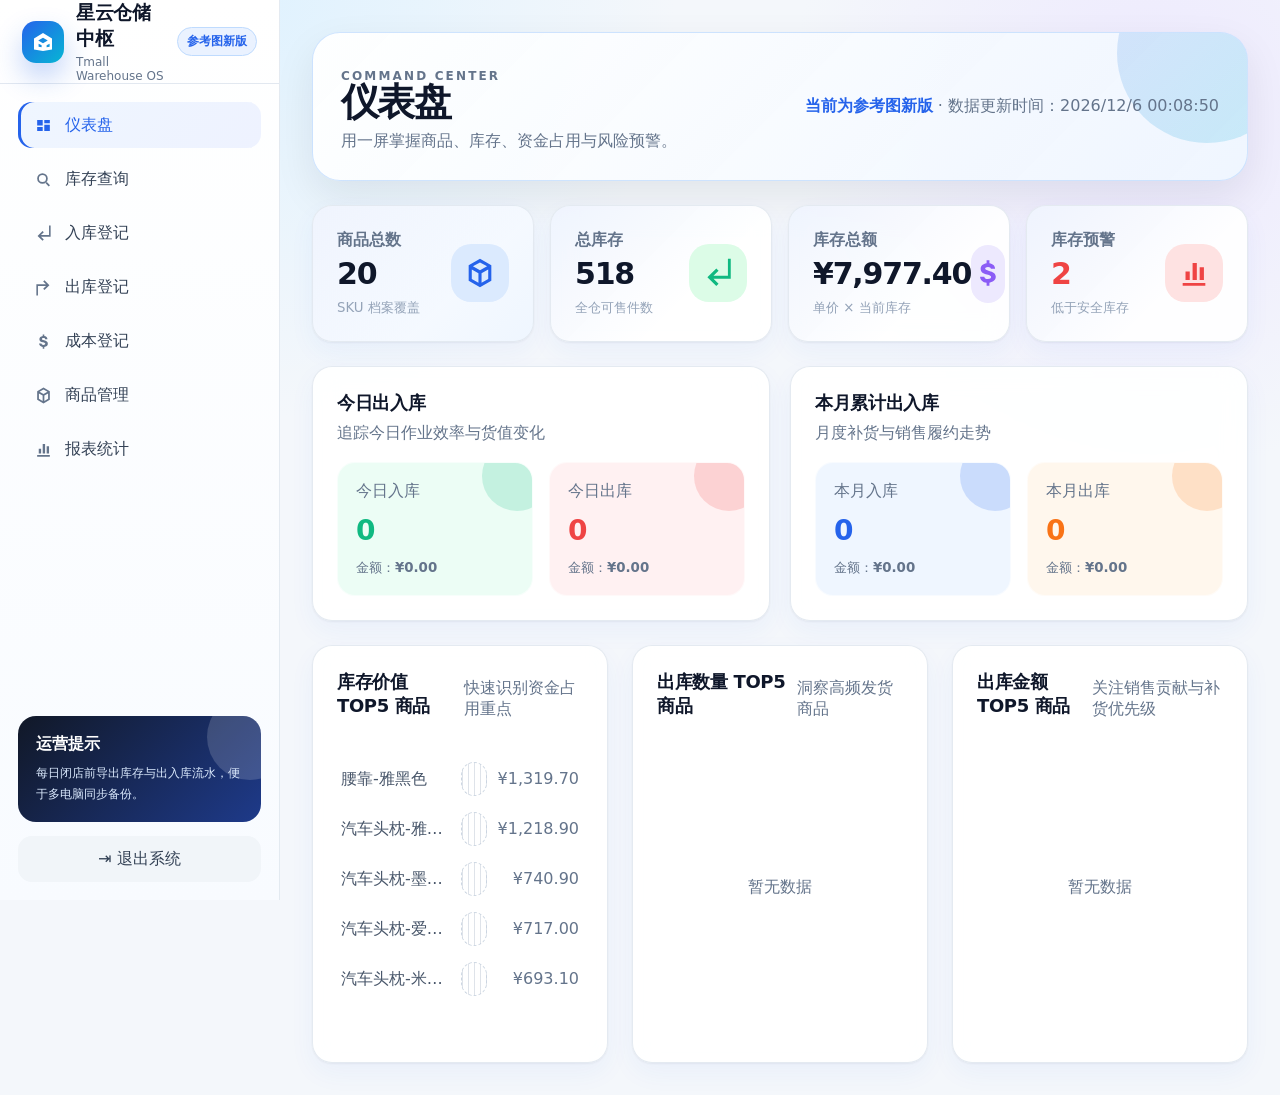
==== index.html @ 60dd74b3 "Remove binary zip to avoid GitHub conflict errors" ====
<!doctype html>
<html lang="zh-CN">
  <head>
    <meta charset="UTF-8" />
    <meta name="viewport" content="width=device-width, initial-scale=1.0" />
    <title>星云仓储中枢 - 参考图新版</title>
    <link rel="stylesheet" href="styles.css?v=reference-v4" />
  </head>
  <body data-app-version="reference-v4">
    <svg aria-hidden="true" class="icon-sprite">
      <symbol id="icon-logo" viewBox="0 0 24 24"><path d="M3 8.6 12 3l9 5.6v10.8L12 21l-9-1.6V8.6Zm4.2 1.9 4.8 2.7 4.8-2.7L12 7.7l-4.8 2.8Zm.4 3.2v3.1l3 0.5v-2.1l-3-1.5Zm8 1.5v2.1l3-.5v-3.1l-3 1.5Z"/></symbol>
      <symbol id="icon-dashboard" viewBox="0 0 24 24"><path d="M4 5h7v7H4V5Zm9 0h7v4h-7V5ZM4 14h7v5H4v-5Zm9-3h7v8h-7v-8Z"/></symbol>
      <symbol id="icon-search" viewBox="0 0 24 24"><path d="M10.7 4a6.7 6.7 0 1 1 0 13.4A6.7 6.7 0 0 1 10.7 4Zm0 2.2a4.5 4.5 0 1 0 0 9 4.5 4.5 0 0 0 0-9Zm5.5 9 4 4-1.6 1.6-4-4 1.6-1.6Z"/></symbol>
      <symbol id="icon-in" viewBox="0 0 24 24"><path d="M19 5v12H8.8l3.6-3.6-1.6-1.6L4.5 18l6.3 6.2 1.6-1.6L8.8 19H21V5h-2Z" transform="translate(0 -3)"/></symbol>
      <symbol id="icon-out" viewBox="0 0 24 24"><path d="M5 19V7h10.2l-3.6 3.6 1.6 1.6L19.5 6 13.2-.2l-1.6 1.6L15.2 5H3v14h2Z" transform="translate(0 3)"/></symbol>
      <symbol id="icon-cost" viewBox="0 0 24 24"><path d="M13 3v2.1c2.3.4 4 1.7 4 3.9h-3c0-.8-.7-1.3-2-1.3-1.2 0-2 .5-2 1.2 0 .8.8 1.1 2.8 1.6 2.8.7 4.7 1.7 4.7 4.2 0 2.2-1.7 3.7-4.5 4.1V21h-2v-2.1c-2.7-.4-4.5-1.9-4.6-4.3h3c.1 1.1 1 1.7 2.5 1.7 1.5 0 2.3-.6 2.3-1.4 0-.8-.7-1.2-2.9-1.8-2.5-.6-4.5-1.5-4.5-4.1 0-2.1 1.7-3.5 4.2-3.9V3h2Z"/></symbol>
      <symbol id="icon-box" viewBox="0 0 24 24"><path d="m12 2 8 4.5v11L12 22l-8-4.5v-11L12 2Zm0 2.5L7 7.3l5 2.8 5-2.8-5-2.8Zm-5.8 5v6.7l4.7 2.6v-6.7L6.2 9.5Zm11.6 0-4.7 2.6v6.7l4.7-2.6V9.5Z"/></symbol>
      <symbol id="icon-report" viewBox="0 0 24 24"><path d="M4 19h16v2H4v-2Zm2-8h3v6H6v-6Zm5-6h3v12h-3V5Zm5 3h3v9h-3V8Z"/></symbol>
      <symbol id="icon-export" viewBox="0 0 24 24"><path d="M11 4h2v8l3-3 1.4 1.4L12 15.8l-5.4-5.4L8 9l3 3V4ZM5 18h14v2H5v-2Z"/></symbol>
      <symbol id="icon-plus" viewBox="0 0 24 24"><path d="M11 5h2v6h6v2h-6v6h-2v-6H5v-2h6V5Z"/></symbol>
    </svg>
    <div class="app-shell">
      <aside class="sidebar" aria-label="仓库管理导航">
        <div class="brand">
          <span class="brand-icon" aria-hidden="true"><svg><use href="#icon-logo"></use></svg></span>
          <div class="brand-copy"><strong>星云仓储中枢</strong><small>Tmall Warehouse OS</small></div>
          <span class="version-pill">参考图新版</span>
        </div>
        <nav class="nav-list">
          <button class="nav-item active" data-view="dashboard" type="button"><svg><use href="#icon-dashboard"></use></svg><span>仪表盘</span></button>
          <button class="nav-item" data-view="inventory" type="button"><svg><use href="#icon-search"></use></svg><span>库存查询</span></button>
          <button class="nav-item" data-view="stockIn" type="button"><svg><use href="#icon-in"></use></svg><span>入库登记</span></button>
          <button class="nav-item" data-view="stockOut" type="button"><svg><use href="#icon-out"></use></svg><span>出库登记</span></button>
          <button class="nav-item" data-view="costs" type="button"><svg><use href="#icon-cost"></use></svg><span>成本登记</span></button>
          <button class="nav-item" data-view="products" type="button"><svg><use href="#icon-box"></use></svg><span>商品管理</span></button>
          <button class="nav-item" data-view="reports" type="button"><svg><use href="#icon-report"></use></svg><span>报表统计</span></button>
        </nav>
        <div class="sidebar-card"><b>运营提示</b><span>每日闭店前导出库存与出入库流水，便于多电脑同步备份。</span></div>
        <button class="logout" type="button">⇥ 退出系统</button>
      </aside>

      <main class="workspace">
        <section class="view active" id="view-dashboard">
          <div class="page-head hero-head"><div><p class="kicker">Command Center</p><h1>仪表盘</h1><p>用一屏掌握商品、库存、资金占用与风险预警。</p></div><span class="updated"><b class="version-text">当前为参考图新版</b> · 数据更新时间：<span id="updatedAt"></span></span></div>
          <div class="metric-grid four">
            <article class="metric-card featured"><div><span>商品总数</span><strong id="dashProductCount">0</strong><small>SKU 档案覆盖</small></div><i class="icon blue"><svg><use href="#icon-box"></use></svg></i></article>
            <article class="metric-card"><div><span>总库存</span><strong id="dashStockTotal">0</strong><small>全仓可售件数</small></div><i class="icon green"><svg><use href="#icon-in"></use></svg></i></article>
            <article class="metric-card"><div><span>库存总额</span><strong id="dashInventoryValue">¥0.00</strong><small>单价 × 当前库存</small></div><i class="icon purple"><svg><use href="#icon-cost"></use></svg></i></article>
            <article class="metric-card"><div><span>库存预警</span><strong class="danger-text" id="dashWarningCount">0</strong><small>低于安全库存</small></div><i class="icon red"><svg><use href="#icon-report"></use></svg></i></article>
          </div>
          <div class="summary-row">
            <article class="panel half"><div class="panel-title"><div><h2>今日出入库</h2><p>追踪今日作业效率与货值变化</p></div></div><div class="soft-grid"><div class="soft-card in"><span>今日入库</span><strong id="todayInQty">0</strong><small>金额：<b id="todayInAmount">¥0.00</b></small></div><div class="soft-card out"><span>今日出库</span><strong id="todayOutQty">0</strong><small>金额：<b id="todayOutAmount">¥0.00</b></small></div></div></article>
            <article class="panel half"><div class="panel-title"><div><h2>本月累计出入库</h2><p>月度补货与销售履约走势</p></div></div><div class="soft-grid"><div class="soft-card month-in"><span>本月入库</span><strong id="monthInQty">0</strong><small>金额：<b id="monthInAmount">¥0.00</b></small></div><div class="soft-card month-out"><span>本月出库</span><strong id="monthOutQty">0</strong><small>金额：<b id="monthOutAmount">¥0.00</b></small></div></div></article>
          </div>
          <div class="chart-grid">
            <article class="panel"><div class="panel-title"><h2>库存价值 TOP5 商品</h2><p>快速识别资金占用重点</p></div><div id="valueTopChart" class="bar-chart"></div></article>
            <article class="panel"><div class="panel-title"><h2>出库数量 TOP5 商品</h2><p>洞察高频发货商品</p></div><div id="outQtyTopChart" class="empty-chart">暂无数据</div></article>
            <article class="panel"><div class="panel-title"><h2>出库金额 TOP5 商品</h2><p>关注销售贡献与补货优先级</p></div><div id="outAmountTopChart" class="empty-chart">暂无数据</div></article>
          </div>
        </section>

        <section class="view" id="view-inventory">
          <div class="page-head"><div><p class="kicker">Inventory Radar</p><h1>库存查询</h1><p>搜索、筛选并识别低库存风险。</p></div><button class="btn light" id="exportInventoryBtn" type="button"><svg><use href="#icon-export"></use></svg> 导出Excel</button></div>
          <div class="metric-grid four compact"><article class="mini-metric"><i class="bubble blue"><svg><use href="#icon-box"></use></svg></i><div><span>商品总数</span><strong id="invProductCount">0</strong></div></article><article class="mini-metric"><i class="bubble green"><svg><use href="#icon-in"></use></svg></i><div><span>总库存量</span><strong id="invStockTotal">0</strong></div></article><article class="mini-metric"><i class="bubble blue"><svg><use href="#icon-cost"></use></svg></i><div><span>在库金额</span><strong id="invAmount">¥0.00</strong></div></article><article class="mini-metric"><i class="bubble red"><svg><use href="#icon-report"></use></svg></i><div><span>库存不足</span><strong id="invWarningCount">0</strong></div></article></div>
          <div class="warning-box" id="warningBox"><strong>智能库存预警</strong><p>以下商品低于安全库存，请优先安排补货或调整销售节奏。</p><div id="warningTags"></div></div>
          <div class="filter-card"><input id="inventorySearch" type="search" placeholder="搜索商品名称、编码或分类..." /><div class="tabs"><button class="tab active" data-filter="all" type="button">全部 (<span id="tabAll">0</span>)</button><button class="tab" data-filter="normal" type="button">库存正常 (<span id="tabNormal">0</span>)</button><button class="tab" data-filter="low" type="button">库存不足 (<span id="tabLow">0</span>)</button></div></div>
          <div class="table-card"><table><thead><tr><th>商品名称</th><th>分类</th><th>单位</th><th>单价</th><th>当前库存</th><th>库存金额</th><th>库存状态</th><th>操作</th></tr></thead><tbody id="inventoryBody"></tbody></table></div>
        </section>

        <section class="view" id="view-stockIn"><div class="page-head"><div><p class="kicker">Inbound Flow</p><h1>入库登记</h1><p>记录采购补货、批次、供应商与入库金额。</p></div><div class="actions"><button class="btn light" id="importStockInBtn" type="button">↥ 批量导入</button><button class="btn light" id="exportStockInBtn" type="button"><svg><use href="#icon-export"></use></svg> 导出 Excel</button><button class="btn primary" id="addStockInBtn" type="button"><svg><use href="#icon-plus"></use></svg> 添加入库</button></div></div><div class="metric-grid three"><article class="metric-card small"><span>入库记录数</span><strong id="inRecordCount">0</strong><small>已归档批次</small></article><article class="metric-card small"><span>总入库数量</span><strong class="blue-text" id="inQtyTotal">0</strong><small>累计补货件数</small></article><article class="metric-card small"><span>总金额</span><strong class="green-text" id="inAmountTotal">¥0.00</strong><small>补货货值</small></article></div><div class="filter-card"><input id="stockInSearch" type="search" placeholder="搜索批次号或商品名称..." /><div class="date-row"><span>▣</span><input id="stockInStart" type="date" /><span>至</span><input id="stockInEnd" type="date" /></div></div><div class="table-card"><table><thead><tr><th><input type="checkbox" /></th><th>批次号</th><th>商品</th><th>供应商</th><th>数量</th><th>单价</th><th>总金额</th><th>入库日期</th><th>操作员</th><th>操作</th></tr></thead><tbody id="stockInBody"></tbody></table></div></section>

        <section class="view" id="view-stockOut"><div class="page-head"><div><p class="kicker">Outbound Flow</p><h1>出库登记</h1><p>记录销售发货、用途与库存扣减过程。</p></div><div class="actions"><button class="btn light" id="importStockOutBtn" type="button">↥ 批量导入</button><button class="btn light" id="exportStockOutBtn" type="button"><svg><use href="#icon-export"></use></svg> 导出Excel</button><button class="btn primary" id="addStockOutBtn" type="button"><svg><use href="#icon-plus"></use></svg> 添加出库</button></div></div><div class="metric-grid two"><article class="metric-card small"><span>出库记录数</span><strong id="outRecordCount">0</strong><small>履约流水</small></article><article class="metric-card small"><span>总出库数量</span><strong class="red-text" id="outQtyTotal">0</strong><small>累计扣减件数</small></article></div><div class="filter-card"><input id="stockOutSearch" type="search" placeholder="搜索商品名称..." /><div class="date-row"><span>▣</span><input id="stockOutStart" type="date" /><span>至</span><input id="stockOutEnd" type="date" /></div></div><div class="table-card"><table><thead><tr><th><input type="checkbox" /></th><th>出库日期</th><th>商品</th><th>数量</th><th>用途</th><th>操作</th></tr></thead><tbody id="stockOutBody"></tbody></table></div></section>

        <section class="view" id="view-costs"><div class="page-head"><div><p class="kicker">Cost Ledger</p><h1>成本登记</h1><p>把采购、快递、代发和其他成本纳入统一台账。</p></div><div class="actions"><button class="btn light" id="exportCostsBtn" type="button"><svg><use href="#icon-export"></use></svg> 导出Excel</button><button class="btn primary" id="addCostBtn" type="button"><svg><use href="#icon-plus"></use></svg> 添加成本</button></div></div><div class="metric-grid four"><article class="metric-card small"><span>总成本</span><strong class="red-text" id="costTotal">¥0.00</strong><small>全部成本合计</small></article><article class="metric-card small"><span>采购成本</span><strong id="purchaseCost">¥0.00</strong><small>进货采购支出</small></article><article class="metric-card small"><span>快递成本</span><strong id="expressCost">¥0.00</strong><small>物流履约费用</small></article><article class="metric-card small"><span>代发成本</span><strong id="agencyCost">¥0.00</strong><small>供应链代发</small></article><article class="metric-card small"><span>其他成本</span><strong id="otherCost">¥0.00</strong><small>杂项费用</small></article></div><div class="filter-card"><select id="costTypeFilter"><option value="all">全部成本类型</option><option value="采购成本">采购成本</option><option value="快递成本">快递成本</option><option value="代发成本">代发成本</option><option value="其他成本">其他成本</option></select></div><div class="table-card"><table><thead><tr><th><input type="checkbox" /></th><th>成本类型</th><th>金额</th><th>日期</th><th>操作员</th><th>说明</th><th>操作</th></tr></thead><tbody id="costBody"></tbody></table></div></section>

        <section class="view" id="view-products"><div class="page-head"><div><p class="kicker">Product Studio</p><h1>商品管理</h1><p>维护商品档案、分类、价格、安全库存和启用状态。</p></div><div class="actions"><button class="btn light" id="exportProductsBtn" type="button"><svg><use href="#icon-export"></use></svg> 导出Excel</button><button class="btn primary" id="addProductBtn" type="button"><svg><use href="#icon-plus"></use></svg> 添加商品</button></div></div><div class="filter-card"><input id="productSearch" type="search" placeholder="搜索商品名称、编码或分类..." /></div><div class="table-card"><table><thead><tr><th>商品名称</th><th>分类</th><th>单位</th><th>单价</th><th>当前库存</th><th>状态</th><th>操作</th></tr></thead><tbody id="productBody"></tbody></table></div></section>

        <section class="view" id="view-reports"><div class="page-head"><div><p class="kicker">Insight Reports</p><h1>报表统计</h1><p>把库存周转、出入库节奏和成本表现汇总成运营视图。</p></div><button class="btn light" id="exportReportsBtn" type="button"><svg><use href="#icon-export"></use></svg> 导出Excel</button></div><div class="metric-grid four"><article class="mini-metric"><i class="bubble green"><svg><use href="#icon-in"></use></svg></i><div><span>总入库量</span><strong id="reportInQty">0</strong></div></article><article class="mini-metric"><i class="bubble red"><svg><use href="#icon-out"></use></svg></i><div><span>总出库量</span><strong id="reportOutQty">0</strong></div></article><article class="mini-metric"><i class="bubble blue"><svg><use href="#icon-box"></use></svg></i><div><span>入库金额</span><strong id="reportInAmount">¥0.00</strong></div></article><article class="mini-metric"><i class="bubble yellow"><svg><use href="#icon-cost"></use></svg></i><div><span>总成本</span><strong id="reportCostTotal">¥0.00</strong></div></article></div><div class="report-tabs"><button class="tab active" type="button">出入库统计</button><button class="tab" type="button">成本分析</button><button class="tab" type="button">库存周转</button><div class="date-row right"><input id="reportStart" type="date" /><span>至</span><input id="reportEnd" type="date" /><button class="icon-btn" type="button">↻</button></div></div><article class="panel chart-panel"><div class="panel-title"><h2>每日出入库趋势</h2><p>用趋势线观察补货与发货节奏</p></div><canvas id="trendCanvas" width="1400" height="260"></canvas></article><article class="panel chart-panel"><div class="panel-title"><h2>商品出入库TOP10</h2><p>用于定位热销款与补货优先级</p></div><div id="reportTopChart" class="empty-frame"></div><div class="legend"><span class="green-dot"></span>入库量 <span class="red-dot"></span>出库量</div></article></section>
      </main>
    </div>

    <dialog id="productDialog"><form method="dialog" id="productForm" class="dialog-card"><h2 id="productDialogTitle">添加商品</h2><input type="hidden" name="id" /><label>商品名称<input name="name" required placeholder="例如：腰靠-米白色" /></label><label>分类<input name="category" required placeholder="例如：腰靠" /></label><label>单位<input name="unit" required value="个" /></label><label>单价<input name="price" required type="number" min="0" step="0.01" /></label><label>当前库存<input name="stock" required type="number" min="0" step="1" /></label><label>预警库存<input name="warning" required type="number" min="0" step="1" value="10" /></label><menu><button class="btn light" value="cancel" type="button" data-close>取消</button><button class="btn primary" value="default">保存</button></menu></form></dialog>
    <dialog id="movementDialog"><form method="dialog" id="movementForm" class="dialog-card"><h2 id="movementTitle">添加入库</h2><input type="hidden" name="type" /><label>商品<select name="productId" required></select></label><label id="batchLabel">批次号<input name="batch" placeholder="000" /></label><label id="supplierLabel">供应商<input name="supplier" placeholder="供应商名称" /></label><label>数量<input name="quantity" required type="number" min="1" step="1" /></label><label>日期<input name="date" required type="date" /></label><label>用途/备注<input name="purpose" placeholder="例如：日常销售/补货" /></label><menu><button class="btn light" value="cancel" type="button" data-close>取消</button><button class="btn primary" value="default">保存</button></menu></form></dialog>
    <dialog id="costDialog"><form method="dialog" id="costForm" class="dialog-card"><h2>添加成本</h2><label>成本类型<select name="type"><option>采购成本</option><option>快递成本</option><option>代发成本</option><option>其他成本</option></select></label><label>金额<input name="amount" required type="number" min="0" step="0.01" /></label><label>日期<input name="date" required type="date" /></label><label>说明<input name="note" placeholder="例如：汽车坐垫单片代发" /></label><menu><button class="btn light" value="cancel" type="button" data-close>取消</button><button class="btn primary" value="default">保存</button></menu></form></dialog>

    <input id="csvFileInput" type="file" accept=".csv,text/csv" hidden />
    <script src="app.js?v=reference-v4"></script>
  </body>
</html>
---- styles.css ----
:root {
  color-scheme: light;
  --bg: #f4f7fb;
  --panel: rgba(255, 255, 255, 0.92);
  --text: #0f172a;
  --muted: #64748b;
  --line: #e2e8f0;
  --blue: #2563eb;
  --cyan: #06b6d4;
  --green: #10b981;
  --red: #ef4444;
  --orange: #f97316;
  --purple: #8b5cf6;
  --ink: #111827;
  --shadow: 0 16px 40px rgba(15, 23, 42, 0.08);
  --soft-shadow: 0 1px 2px rgba(15, 23, 42, 0.05), 0 10px 26px rgba(37, 99, 235, 0.05);
  font-family: Inter, "PingFang SC", "Microsoft YaHei", system-ui, sans-serif;
}

* { box-sizing: border-box; }
body { margin: 0; background: radial-gradient(circle at 20% 0%, #e0f2fe 0, transparent 28%), radial-gradient(circle at 90% 10%, #ede9fe 0, transparent 24%), var(--bg); color: var(--text); }
button, input, select { font: inherit; }
button { cursor: pointer; }
svg { fill: currentColor; height: 1em; width: 1em; }
.icon-sprite { height: 0; position: absolute; width: 0; }

.app-shell { display: grid; grid-template-columns: 280px 1fr; min-height: 100vh; }
.sidebar { background: linear-gradient(180deg, #ffffff 0%, #f8fbff 100%); border-right: 1px solid rgba(226, 232, 240, 0.9); display: flex; flex-direction: column; height: 100vh; left: 0; padding: 0 18px 18px; position: sticky; top: 0; }
.brand { align-items: center; border-bottom: 1px solid var(--line); display: grid; gap: 12px; grid-template-columns: 42px 1fr auto; min-height: 82px; margin: 0 -18px 18px; padding: 0 22px; }
.brand-icon { align-items: center; background: linear-gradient(135deg, var(--blue), var(--cyan)); border-radius: 14px; box-shadow: 0 14px 28px rgba(37, 99, 235, 0.28); color: white; display: inline-flex; font-size: 24px; height: 42px; justify-content: center; width: 42px; }
.brand-copy strong { display: block; font-size: 19px; letter-spacing: -0.02em; }
.brand-copy small { color: var(--muted); display: block; font-size: 12px; margin-top: 3px; }
.version-pill { background: #eaf2ff; border: 1px solid #bfdbfe; border-radius: 999px; color: var(--blue); font-size: 12px; font-weight: 800; padding: 5px 9px; white-space: nowrap; }
.version-text { color: var(--blue); }
.nav-list { display: grid; gap: 8px; }
.nav-item, .logout { align-items: center; background: transparent; border: 0; border-radius: 14px; color: #334155; display: flex; gap: 12px; min-height: 46px; padding: 0 16px; text-align: left; transition: 0.2s ease; }
.nav-item svg { color: #64748b; font-size: 19px; }
.nav-item.active, .nav-item:hover { background: linear-gradient(135deg, #eff6ff, #eef2ff); box-shadow: inset 3px 0 0 var(--blue); color: var(--blue); }
.nav-item.active svg, .nav-item:hover svg { color: var(--blue); }
.sidebar-card { background: linear-gradient(135deg, #111827, #1e3a8a); border-radius: 18px; color: white; margin-top: auto; padding: 18px; position: relative; overflow: hidden; }
.sidebar-card::after { background: rgba(255,255,255,.16); border-radius: 999px; content: ""; height: 86px; position: absolute; right: -32px; top: -22px; width: 86px; }
.sidebar-card b, .sidebar-card span { display: block; position: relative; z-index: 1; }
.sidebar-card span { color: #dbeafe; font-size: 12px; line-height: 1.7; margin-top: 8px; }
.logout { background: #f1f5f9; justify-content: center; margin-top: 14px; }
.workspace { min-width: 0; padding: 32px; }
.view { display: none; }
.view.active { display: block; }

.page-head { align-items: center; display: flex; justify-content: space-between; gap: 18px; margin-bottom: 24px; }
.hero-head { background: linear-gradient(135deg, rgba(255,255,255,.95), rgba(239,246,255,.92)); border: 1px solid rgba(191, 219, 254, .75); border-radius: 28px; box-shadow: var(--shadow); padding: 28px; position: relative; overflow: hidden; }
.hero-head::after { background: linear-gradient(135deg, rgba(37,99,235,.15), rgba(6,182,212,.18)); border-radius: 999px; content: ""; height: 180px; position: absolute; right: -50px; top: -70px; width: 180px; }
.kicker { color: var(--blue); font-size: 12px; font-weight: 900; letter-spacing: .18em; margin: 0 0 8px; text-transform: uppercase; }
h1 { font-size: clamp(26px, 3vw, 38px); letter-spacing: -0.04em; line-height: 1.05; margin: 0; }
h2 { font-size: 18px; letter-spacing: -0.02em; margin: 0; }
.page-head p, .panel-title p { color: var(--muted); margin: 8px 0 0; }
.updated { color: var(--muted); position: relative; z-index: 1; white-space: nowrap; }
.actions { display: flex; flex-wrap: wrap; gap: 10px; }

.btn { align-items: center; border: 1px solid var(--line); border-radius: 12px; display: inline-flex; gap: 8px; min-height: 40px; padding: 0 16px; transition: .18s ease; }
.btn.primary { background: linear-gradient(135deg, var(--blue), #4f46e5); border-color: transparent; box-shadow: 0 12px 24px rgba(37, 99, 235, .22); color: #fff; }
.btn.light { background: rgba(255,255,255,.9); color: #334155; }
.btn:hover, .tab:hover, .link-btn:hover { transform: translateY(-1px); }
.icon-btn { background: transparent; border: 0; color: #64748b; font-size: 20px; }

.metric-grid { display: grid; gap: 16px; margin-bottom: 24px; }
.metric-grid.four { grid-template-columns: repeat(4, minmax(0, 1fr)); }
.metric-grid.three { grid-template-columns: repeat(3, minmax(0, 1fr)); }
.metric-grid.two { grid-template-columns: repeat(2, minmax(0, 1fr)); }
.metric-card, .mini-metric, .panel, .filter-card, .table-card, .report-tabs { background: var(--panel); border: 1px solid rgba(226, 232, 240, .9); border-radius: 20px; box-shadow: var(--soft-shadow); backdrop-filter: blur(12px); }
.metric-card { align-items: center; display: flex; justify-content: space-between; min-height: 116px; overflow: hidden; padding: 24px; position: relative; }
.metric-card::before { background: linear-gradient(135deg, rgba(37,99,235,.08), transparent 65%); content: ""; inset: 0; opacity: .9; position: absolute; }
.metric-card > * { position: relative; z-index: 1; }
.metric-card.featured { background: linear-gradient(135deg, #ffffff, #eff6ff); }
.metric-card.small { align-items: flex-start; display: block; min-height: 96px; }
.metric-card span, .mini-metric span { color: var(--muted); display: block; font-weight: 700; margin-bottom: 8px; }
.metric-card strong, .mini-metric strong { display: block; font-size: 30px; letter-spacing: -0.04em; line-height: 1; }
.metric-card small { color: #94a3b8; display: block; margin-top: 10px; }
.icon { align-items: center; border-radius: 20px; display: inline-flex; font-size: 34px; height: 58px; justify-content: center; width: 58px; }
.icon.blue { background: #dbeafe; color: var(--blue); } .icon.green { background: #dcfce7; color: var(--green); } .icon.red { background: #fee2e2; color: var(--red); } .icon.purple { background: #ede9fe; color: var(--purple); }
.blue, .blue-text { color: var(--blue); } .green, .green-text { color: var(--green); } .red, .red-text, .danger-text { color: var(--red); } .purple { color: var(--purple); }
.mini-metric { align-items: center; display: flex; gap: 14px; min-height: 92px; padding: 20px; }
.bubble { align-items: center; border-radius: 16px; display: inline-flex; font-style: normal; height: 44px; justify-content: center; width: 44px; }
.bubble.blue { background: #dbeafe; color: var(--blue); } .bubble.green { background: #dcfce7; color: var(--green); } .bubble.red { background: #fee2e2; color: var(--red); } .bubble.yellow { background: #fef3c7; color: #d97706; }

.summary-row { display: grid; gap: 20px; grid-template-columns: 1fr 1fr; margin-bottom: 24px; }
.panel { padding: 24px; }
.panel-title { align-items: flex-start; display: flex; justify-content: space-between; margin-bottom: 18px; }
.soft-grid { display: grid; gap: 16px; grid-template-columns: 1fr 1fr; }
.soft-card { border: 1px solid rgba(255,255,255,.6); border-radius: 18px; overflow: hidden; padding: 18px; position: relative; }
.soft-card::after { border-radius: 999px; content: ""; height: 70px; opacity: .18; position: absolute; right: -20px; top: -22px; width: 70px; }
.soft-card span, .soft-card small { color: var(--muted); display: block; }
.soft-card strong { display: block; font-size: 28px; letter-spacing: -0.04em; margin: 12px 0; }
.soft-card.in { background: #ecfdf5; color: var(--green); } .soft-card.in::after { background: var(--green); }
.soft-card.out { background: #fff1f2; color: var(--red); } .soft-card.out::after { background: var(--red); }
.soft-card.month-in { background: #eff6ff; color: var(--blue); } .soft-card.month-in::after { background: var(--blue); }
.soft-card.month-out { background: #fff7ed; color: var(--orange); } .soft-card.month-out::after { background: var(--orange); }
.chart-grid { display: grid; gap: 24px; grid-template-columns: repeat(3, minmax(0, 1fr)); }
.bar-chart { height: 300px; padding: 8px 4px; }
.bar-row { align-items: center; display: grid; gap: 10px; grid-template-columns: 110px 1fr 82px; margin: 16px 0; }
.bar-label { color: #475569; overflow: hidden; text-overflow: ellipsis; white-space: nowrap; }
.bar-track { background-image: linear-gradient(to right, rgba(148,163,184,.3) 1px, transparent 1px); background-size: 25% 100%; border: 1px dashed #cbd5e1; border-radius: 999px; height: 34px; overflow: hidden; }
.bar-fill { background: linear-gradient(90deg, var(--blue), var(--cyan)); border-radius: inherit; height: 100%; }
.bar-value { color: #64748b; text-align: right; }
.empty-chart { align-items: center; color: var(--muted); display: flex; height: 300px; justify-content: center; }

.warning-box { background: linear-gradient(135deg, #fff7ed, #fff1f2); border: 1px solid #fecaca; border-radius: 20px; color: var(--red); margin-bottom: 24px; padding: 20px; }
.warning-box.hidden { display: none; }
.warning-box strong { display: block; font-size: 18px; }
.warning-box p { color: #9f1239; margin: 8px 0 0; }
#warningTags { display: flex; flex-wrap: wrap; gap: 8px; margin-top: 14px; }
.warn-tag { background: rgba(254, 226, 226, .9); border: 1px solid #fecaca; border-radius: 999px; color: #dc2626; padding: 7px 12px; }
.filter-card { margin-bottom: 24px; padding: 16px; }
input, select { background: #fff; border: 1px solid #cfd8e3; border-radius: 12px; height: 42px; outline: none; padding: 0 14px; transition: .18s ease; }
input:focus, select:focus { border-color: var(--blue); box-shadow: 0 0 0 4px rgba(37, 99, 235, .12); }
.filter-card input[type="search"] { width: 100%; }
.tabs { display: flex; flex-wrap: wrap; gap: 8px; margin-top: 16px; }
.tab { background: #f8fafc; border: 1px solid var(--line); border-radius: 999px; color: #334155; height: 38px; padding: 0 18px; transition: .18s ease; }
.tab.active { background: linear-gradient(135deg, var(--blue), #4f46e5); border-color: transparent; box-shadow: 0 10px 18px rgba(37,99,235,.18); color: #fff; }
.date-row { align-items: center; display: flex; flex-wrap: wrap; gap: 10px; margin-top: 16px; }
.date-row.right { margin: 0 0 0 auto; }

.table-card { overflow-x: auto; }
table { border-collapse: separate; border-spacing: 0; min-width: 980px; width: 100%; }
th, td { border-bottom: 1px solid var(--line); padding: 16px 24px; text-align: left; white-space: nowrap; }
th { background: #f8fafc; color: #64748b; font-size: 13px; font-weight: 800; letter-spacing: .02em; }
td { height: 62px; }
tbody tr { transition: .16s ease; }
tbody tr:hover { background: #f8fbff; }
.product-title strong { display: block; }
.product-title small { color: var(--muted); display: block; margin-top: 5px; }
.money { color: var(--blue); font-weight: 700; }
.stock-cell { align-items: center; display: flex; gap: 8px; }
.stock-bar { background: #e5e7eb; border-radius: 999px; height: 8px; overflow: hidden; width: 104px; }
.stock-bar span { background: linear-gradient(90deg, #22c55e, #06b6d4); display: block; height: 100%; }
.badge { border-radius: 999px; display: inline-flex; font-weight: 800; padding: 5px 10px; }
.badge.ok { background: #dcfce7; color: #15803d; }
.badge.low { background: #fee2e2; color: #dc2626; }
.action-row { display: inline-flex; gap: 6px; }
.link-btn, .delete-btn { background: transparent; border: 0; border-radius: 9px; padding: 7px 8px; transition: .18s ease; }
.link-btn { color: var(--blue); } .link-btn:hover { background: #eff6ff; }
.delete-btn { color: var(--red); } .delete-btn:hover { background: #fef2f2; }
.cost-chip { background: #dbeafe; border-radius: 999px; color: #1d4ed8; font-weight: 800; padding: 6px 11px; }

.report-tabs { align-items: center; display: flex; flex-wrap: wrap; gap: 10px; margin-bottom: 24px; padding: 16px; }
.chart-panel { margin-bottom: 24px; }
#trendCanvas { height: 300px; max-width: 100%; width: 100%; }
.empty-frame, .top-frame { background: repeating-linear-gradient(45deg, #f8fafc, #f8fafc 10px, #ffffff 10px, #ffffff 20px); border: 1px dashed #cbd5e1; border-radius: 18px; min-height: 260px; margin: 10px auto 24px; width: 92%; }
.top-frame { background: #fff; border-style: solid; display: grid; gap: 12px; padding: 18px; }
.top-row { align-items: center; display: grid; gap: 10px; grid-template-columns: 130px 1fr 1fr 54px; }
.top-row span { color: #475569; overflow: hidden; text-overflow: ellipsis; white-space: nowrap; }
.top-row b, .top-row i { border-radius: 999px; display: block; height: 12px; min-width: 4px; }
.top-row b { background: linear-gradient(90deg, #10b981, #34d399); justify-self: end; }
.top-row i { background: linear-gradient(90deg, #f87171, #ef4444); justify-self: start; }
.top-row em { color: var(--muted); font-style: normal; text-align: right; }
.legend { color: var(--muted); text-align: center; }
.green-dot, .red-dot { border-radius: 999px; display: inline-block; height: 12px; margin: 0 5px 0 16px; width: 12px; }
.green-dot { background: #10b981; } .red-dot { background: #ef4444; }

dialog { border: 0; border-radius: 22px; box-shadow: 0 28px 90px rgba(15, 23, 42, .28); padding: 0; width: min(560px, calc(100vw - 32px)); }
dialog::backdrop { background: rgba(15, 23, 42, .42); backdrop-filter: blur(5px); }
.dialog-card { display: grid; gap: 14px; padding: 26px; }
.dialog-card h2 { margin-bottom: 4px; }
.dialog-card label { color: var(--muted); display: grid; gap: 7px; font-weight: 700; }
.dialog-card menu { display: flex; gap: 10px; justify-content: flex-end; margin: 8px 0 0; padding: 0; }

@media (max-width: 1200px) { .metric-grid.four, .chart-grid { grid-template-columns: repeat(2, minmax(0, 1fr)); } .summary-row { grid-template-columns: 1fr; } }
@media (max-width: 760px) { .app-shell { grid-template-columns: 1fr; } .sidebar { height: auto; position: static; } .workspace { padding: 18px; } .page-head, .actions, .report-tabs { align-items: stretch; flex-direction: column; } .metric-grid.four, .metric-grid.three, .metric-grid.two, .chart-grid, .soft-grid { grid-template-columns: 1fr; } .updated { white-space: normal; } }
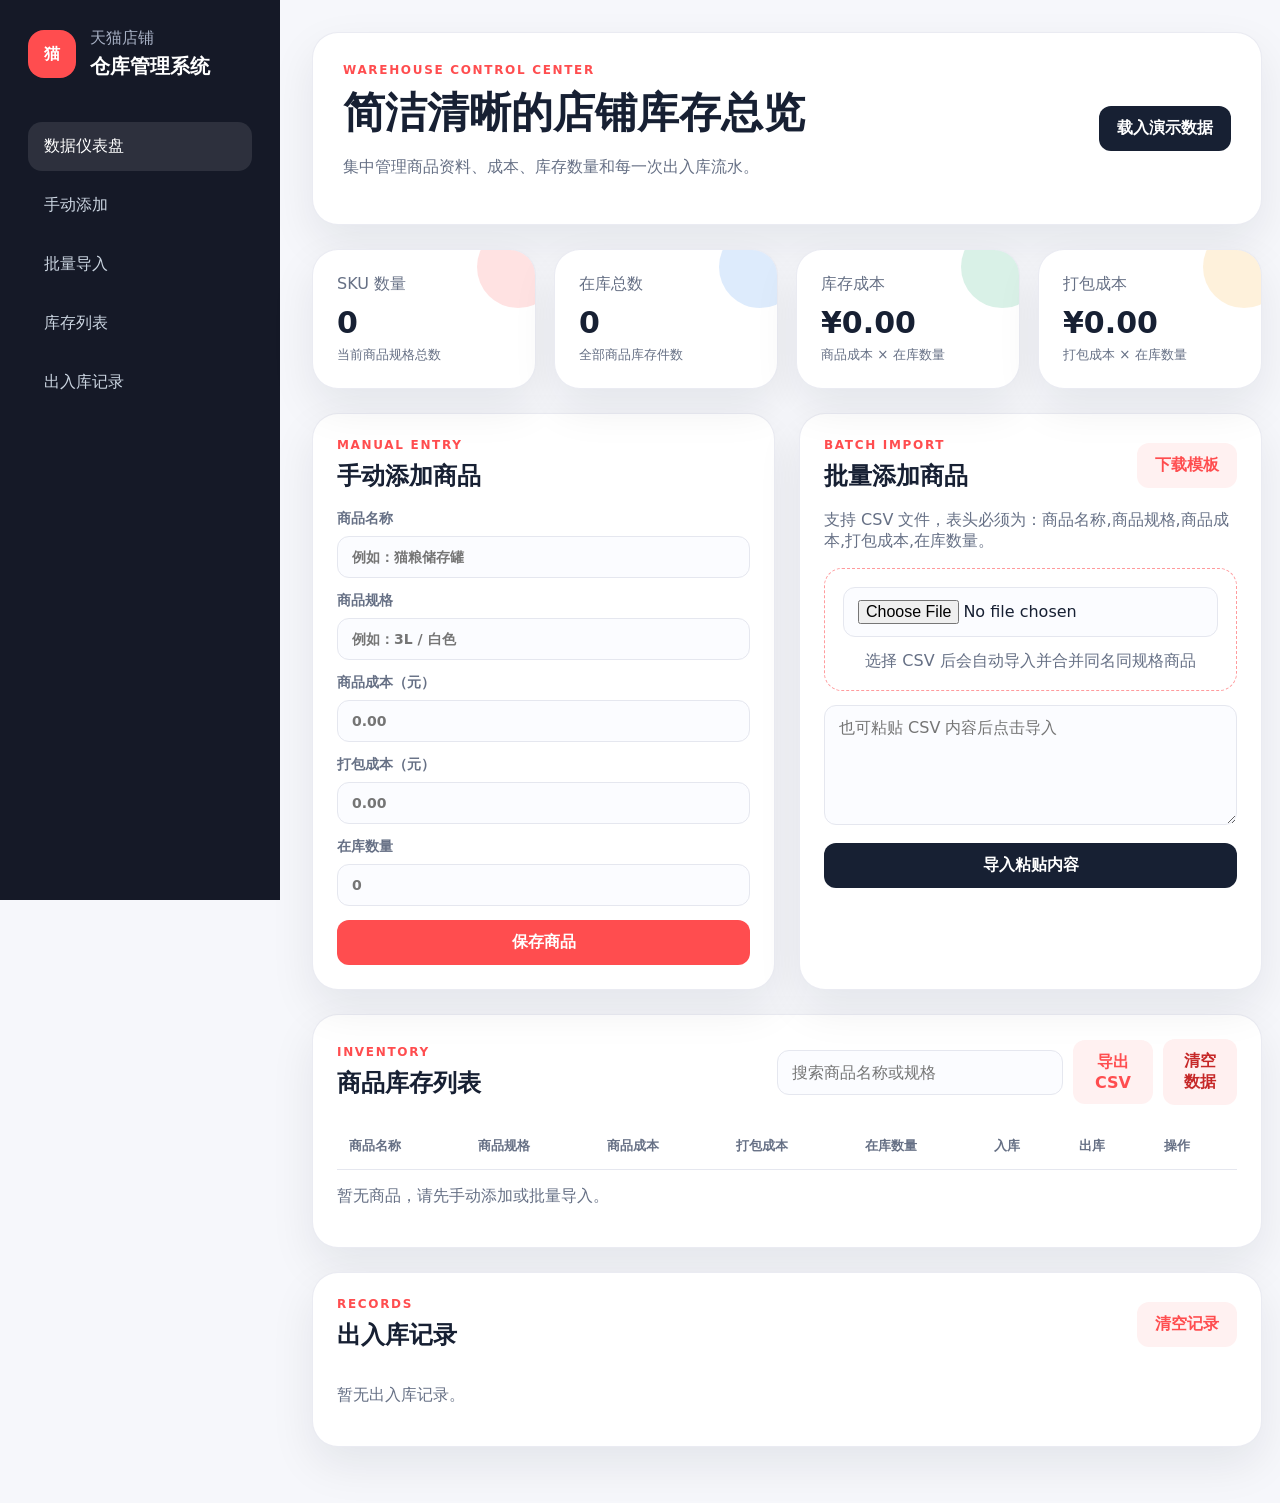
==== commit ff9ed7fa: "Merge branch 'main' into codex/create-tmall-store-inventory-management-system-tadjmm" ====
--- a/index.html
+++ b/index.html
@@ -3,87 +3,170 @@
   <head>
     <meta charset="UTF-8" />
     <meta name="viewport" content="width=device-width, initial-scale=1.0" />
-    <title>星云仓储中枢 - 参考图新版</title>
-    <link rel="stylesheet" href="styles.css?v=reference-v4" />
+    <title>天猫店铺仓库管理系统</title>
+    <link rel="stylesheet" href="styles.css" />
   </head>
-  <body data-app-version="reference-v4">
-    <svg aria-hidden="true" class="icon-sprite">
-      <symbol id="icon-logo" viewBox="0 0 24 24"><path d="M3 8.6 12 3l9 5.6v10.8L12 21l-9-1.6V8.6Zm4.2 1.9 4.8 2.7 4.8-2.7L12 7.7l-4.8 2.8Zm.4 3.2v3.1l3 0.5v-2.1l-3-1.5Zm8 1.5v2.1l3-.5v-3.1l-3 1.5Z"/></symbol>
-      <symbol id="icon-dashboard" viewBox="0 0 24 24"><path d="M4 5h7v7H4V5Zm9 0h7v4h-7V5ZM4 14h7v5H4v-5Zm9-3h7v8h-7v-8Z"/></symbol>
-      <symbol id="icon-search" viewBox="0 0 24 24"><path d="M10.7 4a6.7 6.7 0 1 1 0 13.4A6.7 6.7 0 0 1 10.7 4Zm0 2.2a4.5 4.5 0 1 0 0 9 4.5 4.5 0 0 0 0-9Zm5.5 9 4 4-1.6 1.6-4-4 1.6-1.6Z"/></symbol>
-      <symbol id="icon-in" viewBox="0 0 24 24"><path d="M19 5v12H8.8l3.6-3.6-1.6-1.6L4.5 18l6.3 6.2 1.6-1.6L8.8 19H21V5h-2Z" transform="translate(0 -3)"/></symbol>
-      <symbol id="icon-out" viewBox="0 0 24 24"><path d="M5 19V7h10.2l-3.6 3.6 1.6 1.6L19.5 6 13.2-.2l-1.6 1.6L15.2 5H3v14h2Z" transform="translate(0 3)"/></symbol>
-      <symbol id="icon-cost" viewBox="0 0 24 24"><path d="M13 3v2.1c2.3.4 4 1.7 4 3.9h-3c0-.8-.7-1.3-2-1.3-1.2 0-2 .5-2 1.2 0 .8.8 1.1 2.8 1.6 2.8.7 4.7 1.7 4.7 4.2 0 2.2-1.7 3.7-4.5 4.1V21h-2v-2.1c-2.7-.4-4.5-1.9-4.6-4.3h3c.1 1.1 1 1.7 2.5 1.7 1.5 0 2.3-.6 2.3-1.4 0-.8-.7-1.2-2.9-1.8-2.5-.6-4.5-1.5-4.5-4.1 0-2.1 1.7-3.5 4.2-3.9V3h2Z"/></symbol>
-      <symbol id="icon-box" viewBox="0 0 24 24"><path d="m12 2 8 4.5v11L12 22l-8-4.5v-11L12 2Zm0 2.5L7 7.3l5 2.8 5-2.8-5-2.8Zm-5.8 5v6.7l4.7 2.6v-6.7L6.2 9.5Zm11.6 0-4.7 2.6v6.7l4.7-2.6V9.5Z"/></symbol>
-      <symbol id="icon-report" viewBox="0 0 24 24"><path d="M4 19h16v2H4v-2Zm2-8h3v6H6v-6Zm5-6h3v12h-3V5Zm5 3h3v9h-3V8Z"/></symbol>
-      <symbol id="icon-export" viewBox="0 0 24 24"><path d="M11 4h2v8l3-3 1.4 1.4L12 15.8l-5.4-5.4L8 9l3 3V4ZM5 18h14v2H5v-2Z"/></symbol>
-      <symbol id="icon-plus" viewBox="0 0 24 24"><path d="M11 5h2v6h6v2h-6v6h-2v-6H5v-2h6V5Z"/></symbol>
-    </svg>
+  <body>
     <div class="app-shell">
-      <aside class="sidebar" aria-label="仓库管理导航">
+      <aside class="sidebar" aria-label="系统导航">
         <div class="brand">
-          <span class="brand-icon" aria-hidden="true"><svg><use href="#icon-logo"></use></svg></span>
-          <div class="brand-copy"><strong>星云仓储中枢</strong><small>Tmall Warehouse OS</small></div>
-          <span class="version-pill">参考图新版</span>
+          <span class="brand-mark">猫</span>
+          <div>
+            <p>天猫店铺</p>
+            <strong>仓库管理系统</strong>
+          </div>
         </div>
-        <nav class="nav-list">
-          <button class="nav-item active" data-view="dashboard" type="button"><svg><use href="#icon-dashboard"></use></svg><span>仪表盘</span></button>
-          <button class="nav-item" data-view="inventory" type="button"><svg><use href="#icon-search"></use></svg><span>库存查询</span></button>
-          <button class="nav-item" data-view="stockIn" type="button"><svg><use href="#icon-in"></use></svg><span>入库登记</span></button>
-          <button class="nav-item" data-view="stockOut" type="button"><svg><use href="#icon-out"></use></svg><span>出库登记</span></button>
-          <button class="nav-item" data-view="costs" type="button"><svg><use href="#icon-cost"></use></svg><span>成本登记</span></button>
-          <button class="nav-item" data-view="products" type="button"><svg><use href="#icon-box"></use></svg><span>商品管理</span></button>
-          <button class="nav-item" data-view="reports" type="button"><svg><use href="#icon-report"></use></svg><span>报表统计</span></button>
+        <nav>
+          <a href="#dashboard" class="active">数据仪表盘</a>
+          <a href="#manual-form">手动添加</a>
+          <a href="#batch-import">批量导入</a>
+          <a href="#inventory">库存列表</a>
+          <a href="#records">出入库记录</a>
         </nav>
-        <div class="sidebar-card"><b>运营提示</b><span>每日闭店前导出库存与出入库流水，便于多电脑同步备份。</span></div>
-        <button class="logout" type="button">⇥ 退出系统</button>
       </aside>
 
-      <main class="workspace">
-        <section class="view active" id="view-dashboard">
-          <div class="page-head hero-head"><div><p class="kicker">Command Center</p><h1>仪表盘</h1><p>用一屏掌握商品、库存、资金占用与风险预警。</p></div><span class="updated"><b class="version-text">当前为参考图新版</b> · 数据更新时间：<span id="updatedAt"></span></span></div>
-          <div class="metric-grid four">
-            <article class="metric-card featured"><div><span>商品总数</span><strong id="dashProductCount">0</strong><small>SKU 档案覆盖</small></div><i class="icon blue"><svg><use href="#icon-box"></use></svg></i></article>
-            <article class="metric-card"><div><span>总库存</span><strong id="dashStockTotal">0</strong><small>全仓可售件数</small></div><i class="icon green"><svg><use href="#icon-in"></use></svg></i></article>
-            <article class="metric-card"><div><span>库存总额</span><strong id="dashInventoryValue">¥0.00</strong><small>单价 × 当前库存</small></div><i class="icon purple"><svg><use href="#icon-cost"></use></svg></i></article>
-            <article class="metric-card"><div><span>库存预警</span><strong class="danger-text" id="dashWarningCount">0</strong><small>低于安全库存</small></div><i class="icon red"><svg><use href="#icon-report"></use></svg></i></article>
+      <main>
+        <header class="hero">
+          <div>
+            <p class="eyebrow">Warehouse Control Center</p>
+            <h1>简洁清晰的店铺库存总览</h1>
+            <p>集中管理商品资料、成本、库存数量和每一次出入库流水。</p>
           </div>
-          <div class="summary-row">
-            <article class="panel half"><div class="panel-title"><div><h2>今日出入库</h2><p>追踪今日作业效率与货值变化</p></div></div><div class="soft-grid"><div class="soft-card in"><span>今日入库</span><strong id="todayInQty">0</strong><small>金额：<b id="todayInAmount">¥0.00</b></small></div><div class="soft-card out"><span>今日出库</span><strong id="todayOutQty">0</strong><small>金额：<b id="todayOutAmount">¥0.00</b></small></div></div></article>
-            <article class="panel half"><div class="panel-title"><div><h2>本月累计出入库</h2><p>月度补货与销售履约走势</p></div></div><div class="soft-grid"><div class="soft-card month-in"><span>本月入库</span><strong id="monthInQty">0</strong><small>金额：<b id="monthInAmount">¥0.00</b></small></div><div class="soft-card month-out"><span>本月出库</span><strong id="monthOutQty">0</strong><small>金额：<b id="monthOutAmount">¥0.00</b></small></div></div></article>
-          </div>
-          <div class="chart-grid">
-            <article class="panel"><div class="panel-title"><h2>库存价值 TOP5 商品</h2><p>快速识别资金占用重点</p></div><div id="valueTopChart" class="bar-chart"></div></article>
-            <article class="panel"><div class="panel-title"><h2>出库数量 TOP5 商品</h2><p>洞察高频发货商品</p></div><div id="outQtyTopChart" class="empty-chart">暂无数据</div></article>
-            <article class="panel"><div class="panel-title"><h2>出库金额 TOP5 商品</h2><p>关注销售贡献与补货优先级</p></div><div id="outAmountTopChart" class="empty-chart">暂无数据</div></article>
-          </div>
+          <button class="secondary" id="seedDemoBtn" type="button">载入演示数据</button>
+        </header>
+
+        <section id="dashboard" class="dashboard-grid" aria-label="数据仪表盘">
+          <article class="stat-card accent-red">
+            <span>SKU 数量</span>
+            <strong id="skuCount">0</strong>
+            <small>当前商品规格总数</small>
+          </article>
+          <article class="stat-card accent-blue">
+            <span>在库总数</span>
+            <strong id="stockTotal">0</strong>
+            <small>全部商品库存件数</small>
+          </article>
+          <article class="stat-card accent-green">
+            <span>库存成本</span>
+            <strong id="inventoryValue">¥0.00</strong>
+            <small>商品成本 × 在库数量</small>
+          </article>
+          <article class="stat-card accent-yellow">
+            <span>打包成本</span>
+            <strong id="packingValue">¥0.00</strong>
+            <small>打包成本 × 在库数量</small>
+          </article>
         </section>
 
-        <section class="view" id="view-inventory">
-          <div class="page-head"><div><p class="kicker">Inventory Radar</p><h1>库存查询</h1><p>搜索、筛选并识别低库存风险。</p></div><button class="btn light" id="exportInventoryBtn" type="button"><svg><use href="#icon-export"></use></svg> 导出Excel</button></div>
-          <div class="metric-grid four compact"><article class="mini-metric"><i class="bubble blue"><svg><use href="#icon-box"></use></svg></i><div><span>商品总数</span><strong id="invProductCount">0</strong></div></article><article class="mini-metric"><i class="bubble green"><svg><use href="#icon-in"></use></svg></i><div><span>总库存量</span><strong id="invStockTotal">0</strong></div></article><article class="mini-metric"><i class="bubble blue"><svg><use href="#icon-cost"></use></svg></i><div><span>在库金额</span><strong id="invAmount">¥0.00</strong></div></article><article class="mini-metric"><i class="bubble red"><svg><use href="#icon-report"></use></svg></i><div><span>库存不足</span><strong id="invWarningCount">0</strong></div></article></div>
-          <div class="warning-box" id="warningBox"><strong>智能库存预警</strong><p>以下商品低于安全库存，请优先安排补货或调整销售节奏。</p><div id="warningTags"></div></div>
-          <div class="filter-card"><input id="inventorySearch" type="search" placeholder="搜索商品名称、编码或分类..." /><div class="tabs"><button class="tab active" data-filter="all" type="button">全部 (<span id="tabAll">0</span>)</button><button class="tab" data-filter="normal" type="button">库存正常 (<span id="tabNormal">0</span>)</button><button class="tab" data-filter="low" type="button">库存不足 (<span id="tabLow">0</span>)</button></div></div>
-          <div class="table-card"><table><thead><tr><th>商品名称</th><th>分类</th><th>单位</th><th>单价</th><th>当前库存</th><th>库存金额</th><th>库存状态</th><th>操作</th></tr></thead><tbody id="inventoryBody"></tbody></table></div>
+        <section class="content-grid">
+          <article id="manual-form" class="panel">
+            <div class="panel-heading">
+              <div>
+                <p class="eyebrow">Manual Entry</p>
+                <h2>手动添加商品</h2>
+              </div>
+            </div>
+            <form id="productForm" class="product-form">
+              <label>
+                商品名称
+                <input name="name" required placeholder="例如：猫粮储存罐" />
+              </label>
+              <label>
+                商品规格
+                <input name="spec" required placeholder="例如：3L / 白色" />
+              </label>
+              <label>
+                商品成本（元）
+                <input name="cost" type="number" min="0" step="0.01" required placeholder="0.00" />
+              </label>
+              <label>
+                打包成本（元）
+                <input name="packingCost" type="number" min="0" step="0.01" required placeholder="0.00" />
+              </label>
+              <label>
+                在库数量
+                <input name="stock" type="number" min="0" step="1" required placeholder="0" />
+              </label>
+              <button type="submit">保存商品</button>
+            </form>
+          </article>
+
+          <article id="batch-import" class="panel">
+            <div class="panel-heading">
+              <div>
+                <p class="eyebrow">Batch Import</p>
+                <h2>批量添加商品</h2>
+              </div>
+              <button class="ghost" id="downloadTemplateBtn" type="button">下载模板</button>
+            </div>
+            <p class="hint">支持 CSV 文件，表头必须为：商品名称,商品规格,商品成本,打包成本,在库数量。</p>
+            <div class="upload-box">
+              <input id="csvInput" type="file" accept=".csv,text/csv" />
+              <span>选择 CSV 后会自动导入并合并同名同规格商品</span>
+            </div>
+            <textarea id="pasteArea" placeholder="也可粘贴 CSV 内容后点击导入"></textarea>
+            <button class="secondary full" id="pasteImportBtn" type="button">导入粘贴内容</button>
+          </article>
         </section>
 
-        <section class="view" id="view-stockIn"><div class="page-head"><div><p class="kicker">Inbound Flow</p><h1>入库登记</h1><p>记录采购补货、批次、供应商与入库金额。</p></div><div class="actions"><button class="btn light" id="importStockInBtn" type="button">↥ 批量导入</button><button class="btn light" id="exportStockInBtn" type="button"><svg><use href="#icon-export"></use></svg> 导出 Excel</button><button class="btn primary" id="addStockInBtn" type="button"><svg><use href="#icon-plus"></use></svg> 添加入库</button></div></div><div class="metric-grid three"><article class="metric-card small"><span>入库记录数</span><strong id="inRecordCount">0</strong><small>已归档批次</small></article><article class="metric-card small"><span>总入库数量</span><strong class="blue-text" id="inQtyTotal">0</strong><small>累计补货件数</small></article><article class="metric-card small"><span>总金额</span><strong class="green-text" id="inAmountTotal">¥0.00</strong><small>补货货值</small></article></div><div class="filter-card"><input id="stockInSearch" type="search" placeholder="搜索批次号或商品名称..." /><div class="date-row"><span>▣</span><input id="stockInStart" type="date" /><span>至</span><input id="stockInEnd" type="date" /></div></div><div class="table-card"><table><thead><tr><th><input type="checkbox" /></th><th>批次号</th><th>商品</th><th>供应商</th><th>数量</th><th>单价</th><th>总金额</th><th>入库日期</th><th>操作员</th><th>操作</th></tr></thead><tbody id="stockInBody"></tbody></table></div></section>
+        <section id="inventory" class="panel wide-panel">
+          <div class="panel-heading responsive-heading">
+            <div>
+              <p class="eyebrow">Inventory</p>
+              <h2>商品库存列表</h2>
+            </div>
+            <div class="toolbar">
+              <input id="searchInput" type="search" placeholder="搜索商品名称或规格" />
+              <button class="ghost" id="exportBtn" type="button">导出 CSV</button>
+              <button class="danger" id="clearBtn" type="button">清空数据</button>
+            </div>
+          </div>
+          <div class="table-wrap">
+            <table>
+              <thead>
+                <tr>
+                  <th>商品名称</th>
+                  <th>商品规格</th>
+                  <th>商品成本</th>
+                  <th>打包成本</th>
+                  <th>在库数量</th>
+                  <th>入库</th>
+                  <th>出库</th>
+                  <th>操作</th>
+                </tr>
+              </thead>
+              <tbody id="inventoryBody"></tbody>
+            </table>
+          </div>
+          <p id="emptyState" class="empty-state">暂无商品，请先手动添加或批量导入。</p>
+        </section>
 
-        <section class="view" id="view-stockOut"><div class="page-head"><div><p class="kicker">Outbound Flow</p><h1>出库登记</h1><p>记录销售发货、用途与库存扣减过程。</p></div><div class="actions"><button class="btn light" id="importStockOutBtn" type="button">↥ 批量导入</button><button class="btn light" id="exportStockOutBtn" type="button"><svg><use href="#icon-export"></use></svg> 导出Excel</button><button class="btn primary" id="addStockOutBtn" type="button"><svg><use href="#icon-plus"></use></svg> 添加出库</button></div></div><div class="metric-grid two"><article class="metric-card small"><span>出库记录数</span><strong id="outRecordCount">0</strong><small>履约流水</small></article><article class="metric-card small"><span>总出库数量</span><strong class="red-text" id="outQtyTotal">0</strong><small>累计扣减件数</small></article></div><div class="filter-card"><input id="stockOutSearch" type="search" placeholder="搜索商品名称..." /><div class="date-row"><span>▣</span><input id="stockOutStart" type="date" /><span>至</span><input id="stockOutEnd" type="date" /></div></div><div class="table-card"><table><thead><tr><th><input type="checkbox" /></th><th>出库日期</th><th>商品</th><th>数量</th><th>用途</th><th>操作</th></tr></thead><tbody id="stockOutBody"></tbody></table></div></section>
-
-        <section class="view" id="view-costs"><div class="page-head"><div><p class="kicker">Cost Ledger</p><h1>成本登记</h1><p>把采购、快递、代发和其他成本纳入统一台账。</p></div><div class="actions"><button class="btn light" id="exportCostsBtn" type="button"><svg><use href="#icon-export"></use></svg> 导出Excel</button><button class="btn primary" id="addCostBtn" type="button"><svg><use href="#icon-plus"></use></svg> 添加成本</button></div></div><div class="metric-grid four"><article class="metric-card small"><span>总成本</span><strong class="red-text" id="costTotal">¥0.00</strong><small>全部成本合计</small></article><article class="metric-card small"><span>采购成本</span><strong id="purchaseCost">¥0.00</strong><small>进货采购支出</small></article><article class="metric-card small"><span>快递成本</span><strong id="expressCost">¥0.00</strong><small>物流履约费用</small></article><article class="metric-card small"><span>代发成本</span><strong id="agencyCost">¥0.00</strong><small>供应链代发</small></article><article class="metric-card small"><span>其他成本</span><strong id="otherCost">¥0.00</strong><small>杂项费用</small></article></div><div class="filter-card"><select id="costTypeFilter"><option value="all">全部成本类型</option><option value="采购成本">采购成本</option><option value="快递成本">快递成本</option><option value="代发成本">代发成本</option><option value="其他成本">其他成本</option></select></div><div class="table-card"><table><thead><tr><th><input type="checkbox" /></th><th>成本类型</th><th>金额</th><th>日期</th><th>操作员</th><th>说明</th><th>操作</th></tr></thead><tbody id="costBody"></tbody></table></div></section>
-
-        <section class="view" id="view-products"><div class="page-head"><div><p class="kicker">Product Studio</p><h1>商品管理</h1><p>维护商品档案、分类、价格、安全库存和启用状态。</p></div><div class="actions"><button class="btn light" id="exportProductsBtn" type="button"><svg><use href="#icon-export"></use></svg> 导出Excel</button><button class="btn primary" id="addProductBtn" type="button"><svg><use href="#icon-plus"></use></svg> 添加商品</button></div></div><div class="filter-card"><input id="productSearch" type="search" placeholder="搜索商品名称、编码或分类..." /></div><div class="table-card"><table><thead><tr><th>商品名称</th><th>分类</th><th>单位</th><th>单价</th><th>当前库存</th><th>状态</th><th>操作</th></tr></thead><tbody id="productBody"></tbody></table></div></section>
-
-        <section class="view" id="view-reports"><div class="page-head"><div><p class="kicker">Insight Reports</p><h1>报表统计</h1><p>把库存周转、出入库节奏和成本表现汇总成运营视图。</p></div><button class="btn light" id="exportReportsBtn" type="button"><svg><use href="#icon-export"></use></svg> 导出Excel</button></div><div class="metric-grid four"><article class="mini-metric"><i class="bubble green"><svg><use href="#icon-in"></use></svg></i><div><span>总入库量</span><strong id="reportInQty">0</strong></div></article><article class="mini-metric"><i class="bubble red"><svg><use href="#icon-out"></use></svg></i><div><span>总出库量</span><strong id="reportOutQty">0</strong></div></article><article class="mini-metric"><i class="bubble blue"><svg><use href="#icon-box"></use></svg></i><div><span>入库金额</span><strong id="reportInAmount">¥0.00</strong></div></article><article class="mini-metric"><i class="bubble yellow"><svg><use href="#icon-cost"></use></svg></i><div><span>总成本</span><strong id="reportCostTotal">¥0.00</strong></div></article></div><div class="report-tabs"><button class="tab active" type="button">出入库统计</button><button class="tab" type="button">成本分析</button><button class="tab" type="button">库存周转</button><div class="date-row right"><input id="reportStart" type="date" /><span>至</span><input id="reportEnd" type="date" /><button class="icon-btn" type="button">↻</button></div></div><article class="panel chart-panel"><div class="panel-title"><h2>每日出入库趋势</h2><p>用趋势线观察补货与发货节奏</p></div><canvas id="trendCanvas" width="1400" height="260"></canvas></article><article class="panel chart-panel"><div class="panel-title"><h2>商品出入库TOP10</h2><p>用于定位热销款与补货优先级</p></div><div id="reportTopChart" class="empty-frame"></div><div class="legend"><span class="green-dot"></span>入库量 <span class="red-dot"></span>出库量</div></article></section>
+        <section id="records" class="panel wide-panel">
+          <div class="panel-heading responsive-heading">
+            <div>
+              <p class="eyebrow">Records</p>
+              <h2>出入库记录</h2>
+            </div>
+            <button class="ghost" id="clearRecordsBtn" type="button">清空记录</button>
+          </div>
+          <div class="records-list" id="recordsList"></div>
+        </section>
       </main>
     </div>
 
-    <dialog id="productDialog"><form method="dialog" id="productForm" class="dialog-card"><h2 id="productDialogTitle">添加商品</h2><input type="hidden" name="id" /><label>商品名称<input name="name" required placeholder="例如：腰靠-米白色" /></label><label>分类<input name="category" required placeholder="例如：腰靠" /></label><label>单位<input name="unit" required value="个" /></label><label>单价<input name="price" required type="number" min="0" step="0.01" /></label><label>当前库存<input name="stock" required type="number" min="0" step="1" /></label><label>预警库存<input name="warning" required type="number" min="0" step="1" value="10" /></label><menu><button class="btn light" value="cancel" type="button" data-close>取消</button><button class="btn primary" value="default">保存</button></menu></form></dialog>
-    <dialog id="movementDialog"><form method="dialog" id="movementForm" class="dialog-card"><h2 id="movementTitle">添加入库</h2><input type="hidden" name="type" /><label>商品<select name="productId" required></select></label><label id="batchLabel">批次号<input name="batch" placeholder="000" /></label><label id="supplierLabel">供应商<input name="supplier" placeholder="供应商名称" /></label><label>数量<input name="quantity" required type="number" min="1" step="1" /></label><label>日期<input name="date" required type="date" /></label><label>用途/备注<input name="purpose" placeholder="例如：日常销售/补货" /></label><menu><button class="btn light" value="cancel" type="button" data-close>取消</button><button class="btn primary" value="default">保存</button></menu></form></dialog>
-    <dialog id="costDialog"><form method="dialog" id="costForm" class="dialog-card"><h2>添加成本</h2><label>成本类型<select name="type"><option>采购成本</option><option>快递成本</option><option>代发成本</option><option>其他成本</option></select></label><label>金额<input name="amount" required type="number" min="0" step="0.01" /></label><label>日期<input name="date" required type="date" /></label><label>说明<input name="note" placeholder="例如：汽车坐垫单片代发" /></label><menu><button class="btn light" value="cancel" type="button" data-close>取消</button><button class="btn primary" value="default">保存</button></menu></form></dialog>
+    <template id="inventoryRowTemplate">
+      <tr>
+        <td data-label="商品名称" class="name"></td>
+        <td data-label="商品规格" class="spec"></td>
+        <td data-label="商品成本" class="cost"></td>
+        <td data-label="打包成本" class="packingCost"></td>
+        <td data-label="在库数量" class="stock badge-cell"></td>
+        <td data-label="入库"><button class="mini inbound" type="button">入库</button></td>
+        <td data-label="出库"><button class="mini outbound" type="button">出库</button></td>
+        <td data-label="操作"><button class="mini danger delete" type="button">删除</button></td>
+      </tr>
+    </template>
 
-    <input id="csvFileInput" type="file" accept=".csv,text/csv" hidden />
-    <script src="app.js?v=reference-v4"></script>
+    <script src="app.js"></script>
   </body>
 </html>
--- a/styles.css
+++ b/styles.css
@@ -1,167 +1,455 @@
 :root {
   color-scheme: light;
-  --bg: #f4f7fb;
-  --panel: rgba(255, 255, 255, 0.92);
-  --text: #0f172a;
-  --muted: #64748b;
-  --line: #e2e8f0;
-  --blue: #2563eb;
-  --cyan: #06b6d4;
-  --green: #10b981;
-  --red: #ef4444;
-  --orange: #f97316;
-  --purple: #8b5cf6;
-  --ink: #111827;
-  --shadow: 0 16px 40px rgba(15, 23, 42, 0.08);
-  --soft-shadow: 0 1px 2px rgba(15, 23, 42, 0.05), 0 10px 26px rgba(37, 99, 235, 0.05);
+  --bg: #f6f7fb;
+  --panel: #ffffff;
+  --text: #172033;
+  --muted: #667085;
+  --line: #e5e7ef;
+  --red: #ff4d4f;
+  --red-dark: #d9363e;
+  --blue: #2f80ed;
+  --green: #13a56b;
+  --yellow: #f5a623;
+  --shadow: 0 18px 45px rgba(17, 24, 39, 0.08);
   font-family: Inter, "PingFang SC", "Microsoft YaHei", system-ui, sans-serif;
 }
 
-* { box-sizing: border-box; }
-body { margin: 0; background: radial-gradient(circle at 20% 0%, #e0f2fe 0, transparent 28%), radial-gradient(circle at 90% 10%, #ede9fe 0, transparent 24%), var(--bg); color: var(--text); }
-button, input, select { font: inherit; }
-button { cursor: pointer; }
-svg { fill: currentColor; height: 1em; width: 1em; }
-.icon-sprite { height: 0; position: absolute; width: 0; }
-
-.app-shell { display: grid; grid-template-columns: 280px 1fr; min-height: 100vh; }
-.sidebar { background: linear-gradient(180deg, #ffffff 0%, #f8fbff 100%); border-right: 1px solid rgba(226, 232, 240, 0.9); display: flex; flex-direction: column; height: 100vh; left: 0; padding: 0 18px 18px; position: sticky; top: 0; }
-.brand { align-items: center; border-bottom: 1px solid var(--line); display: grid; gap: 12px; grid-template-columns: 42px 1fr auto; min-height: 82px; margin: 0 -18px 18px; padding: 0 22px; }
-.brand-icon { align-items: center; background: linear-gradient(135deg, var(--blue), var(--cyan)); border-radius: 14px; box-shadow: 0 14px 28px rgba(37, 99, 235, 0.28); color: white; display: inline-flex; font-size: 24px; height: 42px; justify-content: center; width: 42px; }
-.brand-copy strong { display: block; font-size: 19px; letter-spacing: -0.02em; }
-.brand-copy small { color: var(--muted); display: block; font-size: 12px; margin-top: 3px; }
-.version-pill { background: #eaf2ff; border: 1px solid #bfdbfe; border-radius: 999px; color: var(--blue); font-size: 12px; font-weight: 800; padding: 5px 9px; white-space: nowrap; }
-.version-text { color: var(--blue); }
-.nav-list { display: grid; gap: 8px; }
-.nav-item, .logout { align-items: center; background: transparent; border: 0; border-radius: 14px; color: #334155; display: flex; gap: 12px; min-height: 46px; padding: 0 16px; text-align: left; transition: 0.2s ease; }
-.nav-item svg { color: #64748b; font-size: 19px; }
-.nav-item.active, .nav-item:hover { background: linear-gradient(135deg, #eff6ff, #eef2ff); box-shadow: inset 3px 0 0 var(--blue); color: var(--blue); }
-.nav-item.active svg, .nav-item:hover svg { color: var(--blue); }
-.sidebar-card { background: linear-gradient(135deg, #111827, #1e3a8a); border-radius: 18px; color: white; margin-top: auto; padding: 18px; position: relative; overflow: hidden; }
-.sidebar-card::after { background: rgba(255,255,255,.16); border-radius: 999px; content: ""; height: 86px; position: absolute; right: -32px; top: -22px; width: 86px; }
-.sidebar-card b, .sidebar-card span { display: block; position: relative; z-index: 1; }
-.sidebar-card span { color: #dbeafe; font-size: 12px; line-height: 1.7; margin-top: 8px; }
-.logout { background: #f1f5f9; justify-content: center; margin-top: 14px; }
-.workspace { min-width: 0; padding: 32px; }
-.view { display: none; }
-.view.active { display: block; }
-
-.page-head { align-items: center; display: flex; justify-content: space-between; gap: 18px; margin-bottom: 24px; }
-.hero-head { background: linear-gradient(135deg, rgba(255,255,255,.95), rgba(239,246,255,.92)); border: 1px solid rgba(191, 219, 254, .75); border-radius: 28px; box-shadow: var(--shadow); padding: 28px; position: relative; overflow: hidden; }
-.hero-head::after { background: linear-gradient(135deg, rgba(37,99,235,.15), rgba(6,182,212,.18)); border-radius: 999px; content: ""; height: 180px; position: absolute; right: -50px; top: -70px; width: 180px; }
-.kicker { color: var(--blue); font-size: 12px; font-weight: 900; letter-spacing: .18em; margin: 0 0 8px; text-transform: uppercase; }
-h1 { font-size: clamp(26px, 3vw, 38px); letter-spacing: -0.04em; line-height: 1.05; margin: 0; }
-h2 { font-size: 18px; letter-spacing: -0.02em; margin: 0; }
-.page-head p, .panel-title p { color: var(--muted); margin: 8px 0 0; }
-.updated { color: var(--muted); position: relative; z-index: 1; white-space: nowrap; }
-.actions { display: flex; flex-wrap: wrap; gap: 10px; }
-
-.btn { align-items: center; border: 1px solid var(--line); border-radius: 12px; display: inline-flex; gap: 8px; min-height: 40px; padding: 0 16px; transition: .18s ease; }
-.btn.primary { background: linear-gradient(135deg, var(--blue), #4f46e5); border-color: transparent; box-shadow: 0 12px 24px rgba(37, 99, 235, .22); color: #fff; }
-.btn.light { background: rgba(255,255,255,.9); color: #334155; }
-.btn:hover, .tab:hover, .link-btn:hover { transform: translateY(-1px); }
-.icon-btn { background: transparent; border: 0; color: #64748b; font-size: 20px; }
-
-.metric-grid { display: grid; gap: 16px; margin-bottom: 24px; }
-.metric-grid.four { grid-template-columns: repeat(4, minmax(0, 1fr)); }
-.metric-grid.three { grid-template-columns: repeat(3, minmax(0, 1fr)); }
-.metric-grid.two { grid-template-columns: repeat(2, minmax(0, 1fr)); }
-.metric-card, .mini-metric, .panel, .filter-card, .table-card, .report-tabs { background: var(--panel); border: 1px solid rgba(226, 232, 240, .9); border-radius: 20px; box-shadow: var(--soft-shadow); backdrop-filter: blur(12px); }
-.metric-card { align-items: center; display: flex; justify-content: space-between; min-height: 116px; overflow: hidden; padding: 24px; position: relative; }
-.metric-card::before { background: linear-gradient(135deg, rgba(37,99,235,.08), transparent 65%); content: ""; inset: 0; opacity: .9; position: absolute; }
-.metric-card > * { position: relative; z-index: 1; }
-.metric-card.featured { background: linear-gradient(135deg, #ffffff, #eff6ff); }
-.metric-card.small { align-items: flex-start; display: block; min-height: 96px; }
-.metric-card span, .mini-metric span { color: var(--muted); display: block; font-weight: 700; margin-bottom: 8px; }
-.metric-card strong, .mini-metric strong { display: block; font-size: 30px; letter-spacing: -0.04em; line-height: 1; }
-.metric-card small { color: #94a3b8; display: block; margin-top: 10px; }
-.icon { align-items: center; border-radius: 20px; display: inline-flex; font-size: 34px; height: 58px; justify-content: center; width: 58px; }
-.icon.blue { background: #dbeafe; color: var(--blue); } .icon.green { background: #dcfce7; color: var(--green); } .icon.red { background: #fee2e2; color: var(--red); } .icon.purple { background: #ede9fe; color: var(--purple); }
-.blue, .blue-text { color: var(--blue); } .green, .green-text { color: var(--green); } .red, .red-text, .danger-text { color: var(--red); } .purple { color: var(--purple); }
-.mini-metric { align-items: center; display: flex; gap: 14px; min-height: 92px; padding: 20px; }
-.bubble { align-items: center; border-radius: 16px; display: inline-flex; font-style: normal; height: 44px; justify-content: center; width: 44px; }
-.bubble.blue { background: #dbeafe; color: var(--blue); } .bubble.green { background: #dcfce7; color: var(--green); } .bubble.red { background: #fee2e2; color: var(--red); } .bubble.yellow { background: #fef3c7; color: #d97706; }
-
-.summary-row { display: grid; gap: 20px; grid-template-columns: 1fr 1fr; margin-bottom: 24px; }
-.panel { padding: 24px; }
-.panel-title { align-items: flex-start; display: flex; justify-content: space-between; margin-bottom: 18px; }
-.soft-grid { display: grid; gap: 16px; grid-template-columns: 1fr 1fr; }
-.soft-card { border: 1px solid rgba(255,255,255,.6); border-radius: 18px; overflow: hidden; padding: 18px; position: relative; }
-.soft-card::after { border-radius: 999px; content: ""; height: 70px; opacity: .18; position: absolute; right: -20px; top: -22px; width: 70px; }
-.soft-card span, .soft-card small { color: var(--muted); display: block; }
-.soft-card strong { display: block; font-size: 28px; letter-spacing: -0.04em; margin: 12px 0; }
-.soft-card.in { background: #ecfdf5; color: var(--green); } .soft-card.in::after { background: var(--green); }
-.soft-card.out { background: #fff1f2; color: var(--red); } .soft-card.out::after { background: var(--red); }
-.soft-card.month-in { background: #eff6ff; color: var(--blue); } .soft-card.month-in::after { background: var(--blue); }
-.soft-card.month-out { background: #fff7ed; color: var(--orange); } .soft-card.month-out::after { background: var(--orange); }
-.chart-grid { display: grid; gap: 24px; grid-template-columns: repeat(3, minmax(0, 1fr)); }
-.bar-chart { height: 300px; padding: 8px 4px; }
-.bar-row { align-items: center; display: grid; gap: 10px; grid-template-columns: 110px 1fr 82px; margin: 16px 0; }
-.bar-label { color: #475569; overflow: hidden; text-overflow: ellipsis; white-space: nowrap; }
-.bar-track { background-image: linear-gradient(to right, rgba(148,163,184,.3) 1px, transparent 1px); background-size: 25% 100%; border: 1px dashed #cbd5e1; border-radius: 999px; height: 34px; overflow: hidden; }
-.bar-fill { background: linear-gradient(90deg, var(--blue), var(--cyan)); border-radius: inherit; height: 100%; }
-.bar-value { color: #64748b; text-align: right; }
-.empty-chart { align-items: center; color: var(--muted); display: flex; height: 300px; justify-content: center; }
-
-.warning-box { background: linear-gradient(135deg, #fff7ed, #fff1f2); border: 1px solid #fecaca; border-radius: 20px; color: var(--red); margin-bottom: 24px; padding: 20px; }
-.warning-box.hidden { display: none; }
-.warning-box strong { display: block; font-size: 18px; }
-.warning-box p { color: #9f1239; margin: 8px 0 0; }
-#warningTags { display: flex; flex-wrap: wrap; gap: 8px; margin-top: 14px; }
-.warn-tag { background: rgba(254, 226, 226, .9); border: 1px solid #fecaca; border-radius: 999px; color: #dc2626; padding: 7px 12px; }
-.filter-card { margin-bottom: 24px; padding: 16px; }
-input, select { background: #fff; border: 1px solid #cfd8e3; border-radius: 12px; height: 42px; outline: none; padding: 0 14px; transition: .18s ease; }
-input:focus, select:focus { border-color: var(--blue); box-shadow: 0 0 0 4px rgba(37, 99, 235, .12); }
-.filter-card input[type="search"] { width: 100%; }
-.tabs { display: flex; flex-wrap: wrap; gap: 8px; margin-top: 16px; }
-.tab { background: #f8fafc; border: 1px solid var(--line); border-radius: 999px; color: #334155; height: 38px; padding: 0 18px; transition: .18s ease; }
-.tab.active { background: linear-gradient(135deg, var(--blue), #4f46e5); border-color: transparent; box-shadow: 0 10px 18px rgba(37,99,235,.18); color: #fff; }
-.date-row { align-items: center; display: flex; flex-wrap: wrap; gap: 10px; margin-top: 16px; }
-.date-row.right { margin: 0 0 0 auto; }
-
-.table-card { overflow-x: auto; }
-table { border-collapse: separate; border-spacing: 0; min-width: 980px; width: 100%; }
-th, td { border-bottom: 1px solid var(--line); padding: 16px 24px; text-align: left; white-space: nowrap; }
-th { background: #f8fafc; color: #64748b; font-size: 13px; font-weight: 800; letter-spacing: .02em; }
-td { height: 62px; }
-tbody tr { transition: .16s ease; }
-tbody tr:hover { background: #f8fbff; }
-.product-title strong { display: block; }
-.product-title small { color: var(--muted); display: block; margin-top: 5px; }
-.money { color: var(--blue); font-weight: 700; }
-.stock-cell { align-items: center; display: flex; gap: 8px; }
-.stock-bar { background: #e5e7eb; border-radius: 999px; height: 8px; overflow: hidden; width: 104px; }
-.stock-bar span { background: linear-gradient(90deg, #22c55e, #06b6d4); display: block; height: 100%; }
-.badge { border-radius: 999px; display: inline-flex; font-weight: 800; padding: 5px 10px; }
-.badge.ok { background: #dcfce7; color: #15803d; }
-.badge.low { background: #fee2e2; color: #dc2626; }
-.action-row { display: inline-flex; gap: 6px; }
-.link-btn, .delete-btn { background: transparent; border: 0; border-radius: 9px; padding: 7px 8px; transition: .18s ease; }
-.link-btn { color: var(--blue); } .link-btn:hover { background: #eff6ff; }
-.delete-btn { color: var(--red); } .delete-btn:hover { background: #fef2f2; }
-.cost-chip { background: #dbeafe; border-radius: 999px; color: #1d4ed8; font-weight: 800; padding: 6px 11px; }
-
-.report-tabs { align-items: center; display: flex; flex-wrap: wrap; gap: 10px; margin-bottom: 24px; padding: 16px; }
-.chart-panel { margin-bottom: 24px; }
-#trendCanvas { height: 300px; max-width: 100%; width: 100%; }
-.empty-frame, .top-frame { background: repeating-linear-gradient(45deg, #f8fafc, #f8fafc 10px, #ffffff 10px, #ffffff 20px); border: 1px dashed #cbd5e1; border-radius: 18px; min-height: 260px; margin: 10px auto 24px; width: 92%; }
-.top-frame { background: #fff; border-style: solid; display: grid; gap: 12px; padding: 18px; }
-.top-row { align-items: center; display: grid; gap: 10px; grid-template-columns: 130px 1fr 1fr 54px; }
-.top-row span { color: #475569; overflow: hidden; text-overflow: ellipsis; white-space: nowrap; }
-.top-row b, .top-row i { border-radius: 999px; display: block; height: 12px; min-width: 4px; }
-.top-row b { background: linear-gradient(90deg, #10b981, #34d399); justify-self: end; }
-.top-row i { background: linear-gradient(90deg, #f87171, #ef4444); justify-self: start; }
-.top-row em { color: var(--muted); font-style: normal; text-align: right; }
-.legend { color: var(--muted); text-align: center; }
-.green-dot, .red-dot { border-radius: 999px; display: inline-block; height: 12px; margin: 0 5px 0 16px; width: 12px; }
-.green-dot { background: #10b981; } .red-dot { background: #ef4444; }
-
-dialog { border: 0; border-radius: 22px; box-shadow: 0 28px 90px rgba(15, 23, 42, .28); padding: 0; width: min(560px, calc(100vw - 32px)); }
-dialog::backdrop { background: rgba(15, 23, 42, .42); backdrop-filter: blur(5px); }
-.dialog-card { display: grid; gap: 14px; padding: 26px; }
-.dialog-card h2 { margin-bottom: 4px; }
-.dialog-card label { color: var(--muted); display: grid; gap: 7px; font-weight: 700; }
-.dialog-card menu { display: flex; gap: 10px; justify-content: flex-end; margin: 8px 0 0; padding: 0; }
-
-@media (max-width: 1200px) { .metric-grid.four, .chart-grid { grid-template-columns: repeat(2, minmax(0, 1fr)); } .summary-row { grid-template-columns: 1fr; } }
-@media (max-width: 760px) { .app-shell { grid-template-columns: 1fr; } .sidebar { height: auto; position: static; } .workspace { padding: 18px; } .page-head, .actions, .report-tabs { align-items: stretch; flex-direction: column; } .metric-grid.four, .metric-grid.three, .metric-grid.two, .chart-grid, .soft-grid { grid-template-columns: 1fr; } .updated { white-space: normal; } }
+* {
+  box-sizing: border-box;
+}
+
+body {
+  margin: 0;
+  background: var(--bg);
+  color: var(--text);
+}
+
+button,
+input,
+textarea {
+  font: inherit;
+}
+
+button {
+  border: 0;
+  border-radius: 12px;
+  background: var(--red);
+  color: white;
+  cursor: pointer;
+  font-weight: 700;
+  padding: 12px 18px;
+  transition: transform 0.18s ease, box-shadow 0.18s ease, background 0.18s ease;
+}
+
+button:hover {
+  background: var(--red-dark);
+  box-shadow: 0 10px 22px rgba(255, 77, 79, 0.22);
+  transform: translateY(-1px);
+}
+
+button.secondary {
+  background: #172033;
+}
+
+button.secondary:hover {
+  background: #0f172a;
+  box-shadow: 0 10px 22px rgba(15, 23, 42, 0.18);
+}
+
+button.ghost {
+  background: #fff1f1;
+  color: var(--red);
+}
+
+button.ghost:hover {
+  background: #ffe1e1;
+}
+
+button.danger {
+  background: #fff0f0;
+  color: #c62828;
+}
+
+button.danger:hover {
+  background: #ffd9d9;
+  box-shadow: none;
+}
+
+.app-shell {
+  display: grid;
+  grid-template-columns: 280px 1fr;
+  min-height: 100vh;
+}
+
+.sidebar {
+  background: #151927;
+  color: white;
+  padding: 28px;
+  position: sticky;
+  top: 0;
+  height: 100vh;
+}
+
+.brand {
+  display: flex;
+  gap: 14px;
+  align-items: center;
+  margin-bottom: 42px;
+}
+
+.brand p {
+  color: #a7b0c4;
+  margin: 0 0 4px;
+}
+
+.brand strong {
+  font-size: 20px;
+}
+
+.brand-mark {
+  display: grid;
+  place-items: center;
+  width: 48px;
+  height: 48px;
+  border-radius: 16px;
+  background: var(--red);
+  font-weight: 900;
+}
+
+nav {
+  display: grid;
+  gap: 10px;
+}
+
+nav a {
+  border-radius: 14px;
+  color: #cbd5e1;
+  padding: 14px 16px;
+  text-decoration: none;
+}
+
+nav a.active,
+nav a:hover {
+  background: rgba(255, 255, 255, 0.1);
+  color: white;
+}
+
+main {
+  padding: 32px;
+}
+
+.hero,
+.panel,
+.stat-card {
+  background: var(--panel);
+  border: 1px solid rgba(229, 231, 239, 0.8);
+  border-radius: 26px;
+  box-shadow: var(--shadow);
+}
+
+.hero {
+  align-items: center;
+  display: flex;
+  justify-content: space-between;
+  margin-bottom: 24px;
+  padding: 30px;
+}
+
+.eyebrow {
+  color: var(--red);
+  font-size: 12px;
+  font-weight: 800;
+  letter-spacing: 0.14em;
+  margin: 0 0 8px;
+  text-transform: uppercase;
+}
+
+h1,
+h2 {
+  margin: 0;
+}
+
+h1 {
+  font-size: clamp(28px, 4vw, 42px);
+}
+
+.hero p:last-child,
+.hint {
+  color: var(--muted);
+}
+
+.dashboard-grid {
+  display: grid;
+  gap: 18px;
+  grid-template-columns: repeat(4, minmax(0, 1fr));
+  margin-bottom: 24px;
+}
+
+.stat-card {
+  padding: 24px;
+  position: relative;
+  overflow: hidden;
+}
+
+.stat-card::after {
+  border-radius: 999px;
+  content: "";
+  height: 82px;
+  position: absolute;
+  right: -24px;
+  top: -24px;
+  width: 82px;
+}
+
+.stat-card span,
+.stat-card small {
+  color: var(--muted);
+}
+
+.stat-card strong {
+  display: block;
+  font-size: 30px;
+  margin: 10px 0 4px;
+}
+
+.accent-red::after { background: rgba(255, 77, 79, 0.16); }
+.accent-blue::after { background: rgba(47, 128, 237, 0.16); }
+.accent-green::after { background: rgba(19, 165, 107, 0.16); }
+.accent-yellow::after { background: rgba(245, 166, 35, 0.16); }
+
+.content-grid {
+  display: grid;
+  gap: 24px;
+  grid-template-columns: minmax(0, 1fr) minmax(0, 1fr);
+  margin-bottom: 24px;
+}
+
+.panel {
+  padding: 24px;
+}
+
+.panel-heading {
+  align-items: center;
+  display: flex;
+  gap: 16px;
+  justify-content: space-between;
+  margin-bottom: 18px;
+}
+
+.product-form,
+.upload-box {
+  display: grid;
+  gap: 14px;
+}
+
+label {
+  color: var(--muted);
+  display: grid;
+  gap: 8px;
+  font-size: 14px;
+  font-weight: 700;
+}
+
+input,
+textarea {
+  background: #fbfcff;
+  border: 1px solid var(--line);
+  border-radius: 12px;
+  color: var(--text);
+  outline: none;
+  padding: 12px 14px;
+  width: 100%;
+}
+
+input:focus,
+textarea:focus {
+  border-color: var(--red);
+  box-shadow: 0 0 0 4px rgba(255, 77, 79, 0.1);
+}
+
+.upload-box {
+  border: 1px dashed #ff9b9d;
+  border-radius: 18px;
+  padding: 18px;
+  text-align: center;
+}
+
+.upload-box span,
+.empty-state {
+  color: var(--muted);
+}
+
+textarea {
+  min-height: 120px;
+  margin: 14px 0;
+  resize: vertical;
+}
+
+.full {
+  width: 100%;
+}
+
+.wide-panel {
+  margin-bottom: 24px;
+}
+
+.toolbar {
+  align-items: center;
+  display: flex;
+  gap: 10px;
+}
+
+.table-wrap {
+  overflow-x: auto;
+}
+
+table {
+  border-collapse: collapse;
+  min-width: 900px;
+  width: 100%;
+}
+
+th,
+td {
+  border-bottom: 1px solid var(--line);
+  padding: 14px 12px;
+  text-align: left;
+}
+
+th {
+  color: var(--muted);
+  font-size: 13px;
+  white-space: nowrap;
+}
+
+.badge {
+  background: #ecfdf3;
+  border-radius: 999px;
+  color: var(--green);
+  display: inline-flex;
+  font-weight: 800;
+  min-width: 42px;
+  justify-content: center;
+  padding: 6px 12px;
+}
+
+.mini {
+  border-radius: 10px;
+  padding: 8px 12px;
+}
+
+.inbound { background: var(--green); }
+.outbound { background: var(--blue); }
+.inbound:hover { background: #0e8958; box-shadow: none; }
+.outbound:hover { background: #1f66bd; box-shadow: none; }
+
+.records-list {
+  display: grid;
+  gap: 12px;
+  max-height: 360px;
+  overflow: auto;
+}
+
+.record-item {
+  align-items: center;
+  background: #fbfcff;
+  border: 1px solid var(--line);
+  border-radius: 16px;
+  display: flex;
+  justify-content: space-between;
+  padding: 14px;
+}
+
+.record-item strong {
+  display: block;
+}
+
+.record-item small {
+  color: var(--muted);
+}
+
+.record-type {
+  border-radius: 999px;
+  color: white;
+  font-weight: 800;
+  padding: 6px 10px;
+}
+
+.record-type.in { background: var(--green); }
+.record-type.out { background: var(--blue); }
+.record-type.create { background: var(--red); }
+
+@media (max-width: 1100px) {
+  .app-shell {
+    grid-template-columns: 1fr;
+  }
+
+  .sidebar {
+    height: auto;
+    position: static;
+  }
+
+  nav {
+    grid-template-columns: repeat(5, minmax(0, 1fr));
+  }
+
+  .dashboard-grid,
+  .content-grid {
+    grid-template-columns: repeat(2, minmax(0, 1fr));
+  }
+}
+
+@media (max-width: 760px) {
+  main,
+  .sidebar {
+    padding: 18px;
+  }
+
+  .hero,
+  .panel-heading,
+  .responsive-heading,
+  .toolbar {
+    align-items: stretch;
+    flex-direction: column;
+  }
+
+  nav,
+  .dashboard-grid,
+  .content-grid {
+    grid-template-columns: 1fr;
+  }
+
+  table,
+  thead,
+  tbody,
+  th,
+  td,
+  tr {
+    display: block;
+    min-width: 0;
+  }
+
+  thead {
+    display: none;
+  }
+
+  tr {
+    border: 1px solid var(--line);
+    border-radius: 18px;
+    margin-bottom: 12px;
+    padding: 10px;
+  }
+
+  td {
+    align-items: center;
+    border-bottom: 0;
+    display: flex;
+    justify-content: space-between;
+  }
+
+  td::before {
+    color: var(--muted);
+    content: attr(data-label);
+    font-weight: 700;
+  }
+}
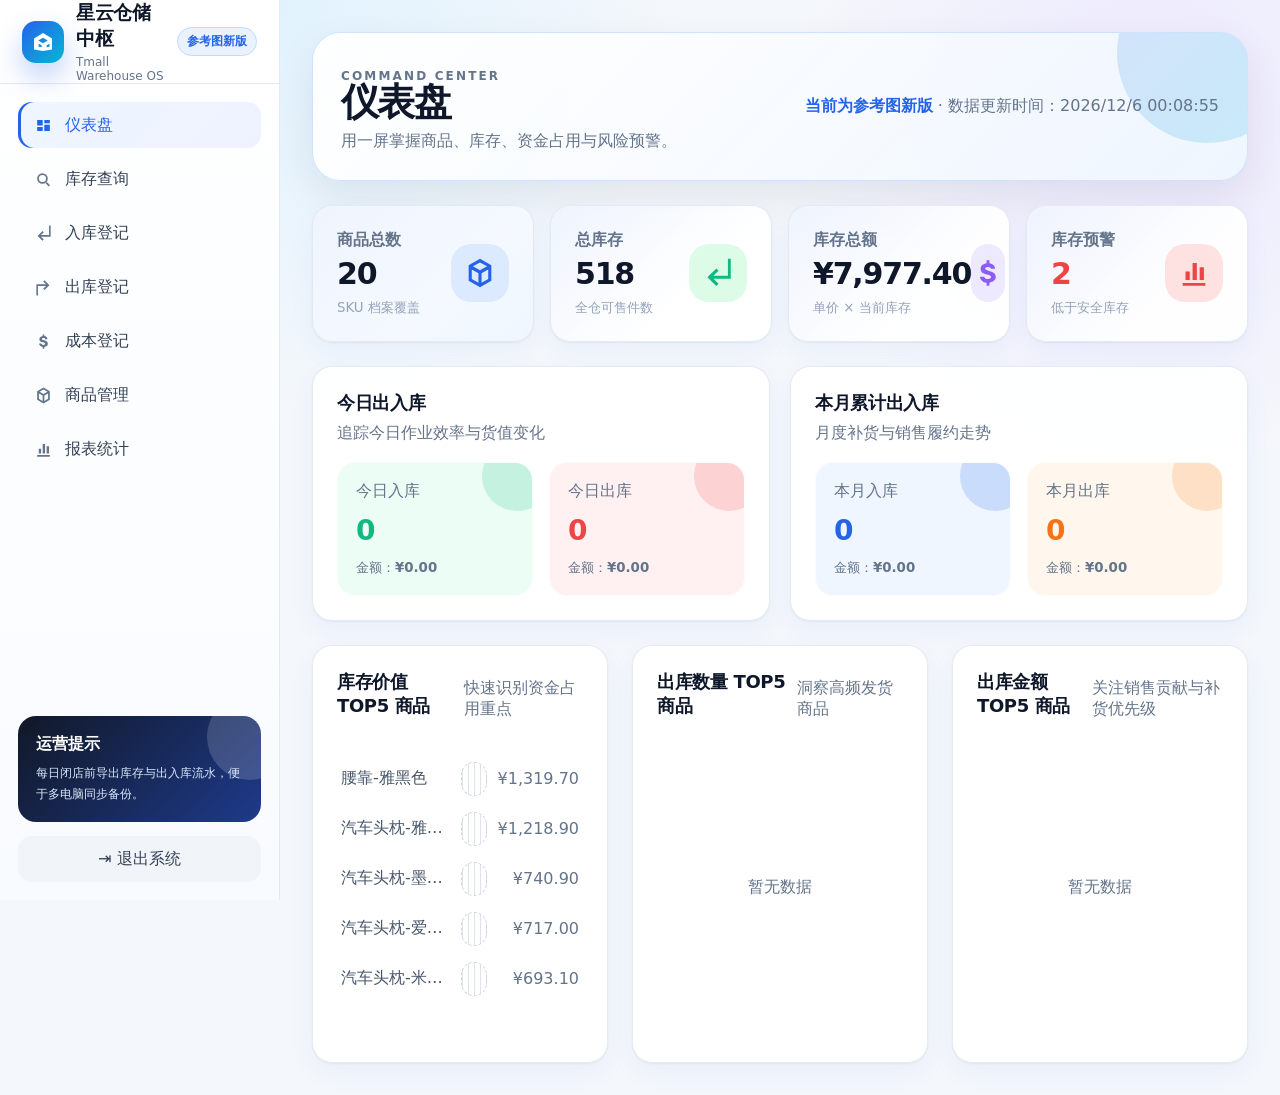
==== commit c8c8f5e5: "Document post-merge update verification" ====
--- a/index.html
+++ b/index.html
@@ -3,170 +3,87 @@
   <head>
     <meta charset="UTF-8" />
     <meta name="viewport" content="width=device-width, initial-scale=1.0" />
-    <title>天猫店铺仓库管理系统</title>
-    <link rel="stylesheet" href="styles.css" />
+    <title>星云仓储中枢 - 参考图新版</title>
+    <link rel="stylesheet" href="styles.css?v=reference-v4" />
   </head>
-  <body>
+  <body data-app-version="reference-v4">
+    <svg aria-hidden="true" class="icon-sprite">
+      <symbol id="icon-logo" viewBox="0 0 24 24"><path d="M3 8.6 12 3l9 5.6v10.8L12 21l-9-1.6V8.6Zm4.2 1.9 4.8 2.7 4.8-2.7L12 7.7l-4.8 2.8Zm.4 3.2v3.1l3 0.5v-2.1l-3-1.5Zm8 1.5v2.1l3-.5v-3.1l-3 1.5Z"/></symbol>
+      <symbol id="icon-dashboard" viewBox="0 0 24 24"><path d="M4 5h7v7H4V5Zm9 0h7v4h-7V5ZM4 14h7v5H4v-5Zm9-3h7v8h-7v-8Z"/></symbol>
+      <symbol id="icon-search" viewBox="0 0 24 24"><path d="M10.7 4a6.7 6.7 0 1 1 0 13.4A6.7 6.7 0 0 1 10.7 4Zm0 2.2a4.5 4.5 0 1 0 0 9 4.5 4.5 0 0 0 0-9Zm5.5 9 4 4-1.6 1.6-4-4 1.6-1.6Z"/></symbol>
+      <symbol id="icon-in" viewBox="0 0 24 24"><path d="M19 5v12H8.8l3.6-3.6-1.6-1.6L4.5 18l6.3 6.2 1.6-1.6L8.8 19H21V5h-2Z" transform="translate(0 -3)"/></symbol>
+      <symbol id="icon-out" viewBox="0 0 24 24"><path d="M5 19V7h10.2l-3.6 3.6 1.6 1.6L19.5 6 13.2-.2l-1.6 1.6L15.2 5H3v14h2Z" transform="translate(0 3)"/></symbol>
+      <symbol id="icon-cost" viewBox="0 0 24 24"><path d="M13 3v2.1c2.3.4 4 1.7 4 3.9h-3c0-.8-.7-1.3-2-1.3-1.2 0-2 .5-2 1.2 0 .8.8 1.1 2.8 1.6 2.8.7 4.7 1.7 4.7 4.2 0 2.2-1.7 3.7-4.5 4.1V21h-2v-2.1c-2.7-.4-4.5-1.9-4.6-4.3h3c.1 1.1 1 1.7 2.5 1.7 1.5 0 2.3-.6 2.3-1.4 0-.8-.7-1.2-2.9-1.8-2.5-.6-4.5-1.5-4.5-4.1 0-2.1 1.7-3.5 4.2-3.9V3h2Z"/></symbol>
+      <symbol id="icon-box" viewBox="0 0 24 24"><path d="m12 2 8 4.5v11L12 22l-8-4.5v-11L12 2Zm0 2.5L7 7.3l5 2.8 5-2.8-5-2.8Zm-5.8 5v6.7l4.7 2.6v-6.7L6.2 9.5Zm11.6 0-4.7 2.6v6.7l4.7-2.6V9.5Z"/></symbol>
+      <symbol id="icon-report" viewBox="0 0 24 24"><path d="M4 19h16v2H4v-2Zm2-8h3v6H6v-6Zm5-6h3v12h-3V5Zm5 3h3v9h-3V8Z"/></symbol>
+      <symbol id="icon-export" viewBox="0 0 24 24"><path d="M11 4h2v8l3-3 1.4 1.4L12 15.8l-5.4-5.4L8 9l3 3V4ZM5 18h14v2H5v-2Z"/></symbol>
+      <symbol id="icon-plus" viewBox="0 0 24 24"><path d="M11 5h2v6h6v2h-6v6h-2v-6H5v-2h6V5Z"/></symbol>
+    </svg>
     <div class="app-shell">
-      <aside class="sidebar" aria-label="系统导航">
+      <aside class="sidebar" aria-label="仓库管理导航">
         <div class="brand">
-          <span class="brand-mark">猫</span>
-          <div>
-            <p>天猫店铺</p>
-            <strong>仓库管理系统</strong>
-          </div>
+          <span class="brand-icon" aria-hidden="true"><svg><use href="#icon-logo"></use></svg></span>
+          <div class="brand-copy"><strong>星云仓储中枢</strong><small>Tmall Warehouse OS</small></div>
+          <span class="version-pill">参考图新版</span>
         </div>
-        <nav>
-          <a href="#dashboard" class="active">数据仪表盘</a>
-          <a href="#manual-form">手动添加</a>
-          <a href="#batch-import">批量导入</a>
-          <a href="#inventory">库存列表</a>
-          <a href="#records">出入库记录</a>
+        <nav class="nav-list">
+          <button class="nav-item active" data-view="dashboard" type="button"><svg><use href="#icon-dashboard"></use></svg><span>仪表盘</span></button>
+          <button class="nav-item" data-view="inventory" type="button"><svg><use href="#icon-search"></use></svg><span>库存查询</span></button>
+          <button class="nav-item" data-view="stockIn" type="button"><svg><use href="#icon-in"></use></svg><span>入库登记</span></button>
+          <button class="nav-item" data-view="stockOut" type="button"><svg><use href="#icon-out"></use></svg><span>出库登记</span></button>
+          <button class="nav-item" data-view="costs" type="button"><svg><use href="#icon-cost"></use></svg><span>成本登记</span></button>
+          <button class="nav-item" data-view="products" type="button"><svg><use href="#icon-box"></use></svg><span>商品管理</span></button>
+          <button class="nav-item" data-view="reports" type="button"><svg><use href="#icon-report"></use></svg><span>报表统计</span></button>
         </nav>
+        <div class="sidebar-card"><b>运营提示</b><span>每日闭店前导出库存与出入库流水，便于多电脑同步备份。</span></div>
+        <button class="logout" type="button">⇥ 退出系统</button>
       </aside>
 
-      <main>
-        <header class="hero">
-          <div>
-            <p class="eyebrow">Warehouse Control Center</p>
-            <h1>简洁清晰的店铺库存总览</h1>
-            <p>集中管理商品资料、成本、库存数量和每一次出入库流水。</p>
+      <main class="workspace">
+        <section class="view active" id="view-dashboard">
+          <div class="page-head hero-head"><div><p class="kicker">Command Center</p><h1>仪表盘</h1><p>用一屏掌握商品、库存、资金占用与风险预警。</p></div><span class="updated"><b class="version-text">当前为参考图新版</b> · 数据更新时间：<span id="updatedAt"></span></span></div>
+          <div class="metric-grid four">
+            <article class="metric-card featured"><div><span>商品总数</span><strong id="dashProductCount">0</strong><small>SKU 档案覆盖</small></div><i class="icon blue"><svg><use href="#icon-box"></use></svg></i></article>
+            <article class="metric-card"><div><span>总库存</span><strong id="dashStockTotal">0</strong><small>全仓可售件数</small></div><i class="icon green"><svg><use href="#icon-in"></use></svg></i></article>
+            <article class="metric-card"><div><span>库存总额</span><strong id="dashInventoryValue">¥0.00</strong><small>单价 × 当前库存</small></div><i class="icon purple"><svg><use href="#icon-cost"></use></svg></i></article>
+            <article class="metric-card"><div><span>库存预警</span><strong class="danger-text" id="dashWarningCount">0</strong><small>低于安全库存</small></div><i class="icon red"><svg><use href="#icon-report"></use></svg></i></article>
           </div>
-          <button class="secondary" id="seedDemoBtn" type="button">载入演示数据</button>
-        </header>
-
-        <section id="dashboard" class="dashboard-grid" aria-label="数据仪表盘">
-          <article class="stat-card accent-red">
-            <span>SKU 数量</span>
-            <strong id="skuCount">0</strong>
-            <small>当前商品规格总数</small>
-          </article>
-          <article class="stat-card accent-blue">
-            <span>在库总数</span>
-            <strong id="stockTotal">0</strong>
-            <small>全部商品库存件数</small>
-          </article>
-          <article class="stat-card accent-green">
-            <span>库存成本</span>
-            <strong id="inventoryValue">¥0.00</strong>
-            <small>商品成本 × 在库数量</small>
-          </article>
-          <article class="stat-card accent-yellow">
-            <span>打包成本</span>
-            <strong id="packingValue">¥0.00</strong>
-            <small>打包成本 × 在库数量</small>
-          </article>
+          <div class="summary-row">
+            <article class="panel half"><div class="panel-title"><div><h2>今日出入库</h2><p>追踪今日作业效率与货值变化</p></div></div><div class="soft-grid"><div class="soft-card in"><span>今日入库</span><strong id="todayInQty">0</strong><small>金额：<b id="todayInAmount">¥0.00</b></small></div><div class="soft-card out"><span>今日出库</span><strong id="todayOutQty">0</strong><small>金额：<b id="todayOutAmount">¥0.00</b></small></div></div></article>
+            <article class="panel half"><div class="panel-title"><div><h2>本月累计出入库</h2><p>月度补货与销售履约走势</p></div></div><div class="soft-grid"><div class="soft-card month-in"><span>本月入库</span><strong id="monthInQty">0</strong><small>金额：<b id="monthInAmount">¥0.00</b></small></div><div class="soft-card month-out"><span>本月出库</span><strong id="monthOutQty">0</strong><small>金额：<b id="monthOutAmount">¥0.00</b></small></div></div></article>
+          </div>
+          <div class="chart-grid">
+            <article class="panel"><div class="panel-title"><h2>库存价值 TOP5 商品</h2><p>快速识别资金占用重点</p></div><div id="valueTopChart" class="bar-chart"></div></article>
+            <article class="panel"><div class="panel-title"><h2>出库数量 TOP5 商品</h2><p>洞察高频发货商品</p></div><div id="outQtyTopChart" class="empty-chart">暂无数据</div></article>
+            <article class="panel"><div class="panel-title"><h2>出库金额 TOP5 商品</h2><p>关注销售贡献与补货优先级</p></div><div id="outAmountTopChart" class="empty-chart">暂无数据</div></article>
+          </div>
         </section>
 
-        <section class="content-grid">
-          <article id="manual-form" class="panel">
-            <div class="panel-heading">
-              <div>
-                <p class="eyebrow">Manual Entry</p>
-                <h2>手动添加商品</h2>
-              </div>
-            </div>
-            <form id="productForm" class="product-form">
-              <label>
-                商品名称
-                <input name="name" required placeholder="例如：猫粮储存罐" />
-              </label>
-              <label>
-                商品规格
-                <input name="spec" required placeholder="例如：3L / 白色" />
-              </label>
-              <label>
-                商品成本（元）
-                <input name="cost" type="number" min="0" step="0.01" required placeholder="0.00" />
-              </label>
-              <label>
-                打包成本（元）
-                <input name="packingCost" type="number" min="0" step="0.01" required placeholder="0.00" />
-              </label>
-              <label>
-                在库数量
-                <input name="stock" type="number" min="0" step="1" required placeholder="0" />
-              </label>
-              <button type="submit">保存商品</button>
-            </form>
-          </article>
-
-          <article id="batch-import" class="panel">
-            <div class="panel-heading">
-              <div>
-                <p class="eyebrow">Batch Import</p>
-                <h2>批量添加商品</h2>
-              </div>
-              <button class="ghost" id="downloadTemplateBtn" type="button">下载模板</button>
-            </div>
-            <p class="hint">支持 CSV 文件，表头必须为：商品名称,商品规格,商品成本,打包成本,在库数量。</p>
-            <div class="upload-box">
-              <input id="csvInput" type="file" accept=".csv,text/csv" />
-              <span>选择 CSV 后会自动导入并合并同名同规格商品</span>
-            </div>
-            <textarea id="pasteArea" placeholder="也可粘贴 CSV 内容后点击导入"></textarea>
-            <button class="secondary full" id="pasteImportBtn" type="button">导入粘贴内容</button>
-          </article>
+        <section class="view" id="view-inventory">
+          <div class="page-head"><div><p class="kicker">Inventory Radar</p><h1>库存查询</h1><p>搜索、筛选并识别低库存风险。</p></div><button class="btn light" id="exportInventoryBtn" type="button"><svg><use href="#icon-export"></use></svg> 导出Excel</button></div>
+          <div class="metric-grid four compact"><article class="mini-metric"><i class="bubble blue"><svg><use href="#icon-box"></use></svg></i><div><span>商品总数</span><strong id="invProductCount">0</strong></div></article><article class="mini-metric"><i class="bubble green"><svg><use href="#icon-in"></use></svg></i><div><span>总库存量</span><strong id="invStockTotal">0</strong></div></article><article class="mini-metric"><i class="bubble blue"><svg><use href="#icon-cost"></use></svg></i><div><span>在库金额</span><strong id="invAmount">¥0.00</strong></div></article><article class="mini-metric"><i class="bubble red"><svg><use href="#icon-report"></use></svg></i><div><span>库存不足</span><strong id="invWarningCount">0</strong></div></article></div>
+          <div class="warning-box" id="warningBox"><strong>智能库存预警</strong><p>以下商品低于安全库存，请优先安排补货或调整销售节奏。</p><div id="warningTags"></div></div>
+          <div class="filter-card"><input id="inventorySearch" type="search" placeholder="搜索商品名称、编码或分类..." /><div class="tabs"><button class="tab active" data-filter="all" type="button">全部 (<span id="tabAll">0</span>)</button><button class="tab" data-filter="normal" type="button">库存正常 (<span id="tabNormal">0</span>)</button><button class="tab" data-filter="low" type="button">库存不足 (<span id="tabLow">0</span>)</button></div></div>
+          <div class="table-card"><table><thead><tr><th>商品名称</th><th>分类</th><th>单位</th><th>单价</th><th>当前库存</th><th>库存金额</th><th>库存状态</th><th>操作</th></tr></thead><tbody id="inventoryBody"></tbody></table></div>
         </section>
 
-        <section id="inventory" class="panel wide-panel">
-          <div class="panel-heading responsive-heading">
-            <div>
-              <p class="eyebrow">Inventory</p>
-              <h2>商品库存列表</h2>
-            </div>
-            <div class="toolbar">
-              <input id="searchInput" type="search" placeholder="搜索商品名称或规格" />
-              <button class="ghost" id="exportBtn" type="button">导出 CSV</button>
-              <button class="danger" id="clearBtn" type="button">清空数据</button>
-            </div>
-          </div>
-          <div class="table-wrap">
-            <table>
-              <thead>
-                <tr>
-                  <th>商品名称</th>
-                  <th>商品规格</th>
-                  <th>商品成本</th>
-                  <th>打包成本</th>
-                  <th>在库数量</th>
-                  <th>入库</th>
-                  <th>出库</th>
-                  <th>操作</th>
-                </tr>
-              </thead>
-              <tbody id="inventoryBody"></tbody>
-            </table>
-          </div>
-          <p id="emptyState" class="empty-state">暂无商品，请先手动添加或批量导入。</p>
-        </section>
+        <section class="view" id="view-stockIn"><div class="page-head"><div><p class="kicker">Inbound Flow</p><h1>入库登记</h1><p>记录采购补货、批次、供应商与入库金额。</p></div><div class="actions"><button class="btn light" id="importStockInBtn" type="button">↥ 批量导入</button><button class="btn light" id="exportStockInBtn" type="button"><svg><use href="#icon-export"></use></svg> 导出 Excel</button><button class="btn primary" id="addStockInBtn" type="button"><svg><use href="#icon-plus"></use></svg> 添加入库</button></div></div><div class="metric-grid three"><article class="metric-card small"><span>入库记录数</span><strong id="inRecordCount">0</strong><small>已归档批次</small></article><article class="metric-card small"><span>总入库数量</span><strong class="blue-text" id="inQtyTotal">0</strong><small>累计补货件数</small></article><article class="metric-card small"><span>总金额</span><strong class="green-text" id="inAmountTotal">¥0.00</strong><small>补货货值</small></article></div><div class="filter-card"><input id="stockInSearch" type="search" placeholder="搜索批次号或商品名称..." /><div class="date-row"><span>▣</span><input id="stockInStart" type="date" /><span>至</span><input id="stockInEnd" type="date" /></div></div><div class="table-card"><table><thead><tr><th><input type="checkbox" /></th><th>批次号</th><th>商品</th><th>供应商</th><th>数量</th><th>单价</th><th>总金额</th><th>入库日期</th><th>操作员</th><th>操作</th></tr></thead><tbody id="stockInBody"></tbody></table></div></section>
 
-        <section id="records" class="panel wide-panel">
-          <div class="panel-heading responsive-heading">
-            <div>
-              <p class="eyebrow">Records</p>
-              <h2>出入库记录</h2>
-            </div>
-            <button class="ghost" id="clearRecordsBtn" type="button">清空记录</button>
-          </div>
-          <div class="records-list" id="recordsList"></div>
-        </section>
+        <section class="view" id="view-stockOut"><div class="page-head"><div><p class="kicker">Outbound Flow</p><h1>出库登记</h1><p>记录销售发货、用途与库存扣减过程。</p></div><div class="actions"><button class="btn light" id="importStockOutBtn" type="button">↥ 批量导入</button><button class="btn light" id="exportStockOutBtn" type="button"><svg><use href="#icon-export"></use></svg> 导出Excel</button><button class="btn primary" id="addStockOutBtn" type="button"><svg><use href="#icon-plus"></use></svg> 添加出库</button></div></div><div class="metric-grid two"><article class="metric-card small"><span>出库记录数</span><strong id="outRecordCount">0</strong><small>履约流水</small></article><article class="metric-card small"><span>总出库数量</span><strong class="red-text" id="outQtyTotal">0</strong><small>累计扣减件数</small></article></div><div class="filter-card"><input id="stockOutSearch" type="search" placeholder="搜索商品名称..." /><div class="date-row"><span>▣</span><input id="stockOutStart" type="date" /><span>至</span><input id="stockOutEnd" type="date" /></div></div><div class="table-card"><table><thead><tr><th><input type="checkbox" /></th><th>出库日期</th><th>商品</th><th>数量</th><th>用途</th><th>操作</th></tr></thead><tbody id="stockOutBody"></tbody></table></div></section>
+
+        <section class="view" id="view-costs"><div class="page-head"><div><p class="kicker">Cost Ledger</p><h1>成本登记</h1><p>把采购、快递、代发和其他成本纳入统一台账。</p></div><div class="actions"><button class="btn light" id="exportCostsBtn" type="button"><svg><use href="#icon-export"></use></svg> 导出Excel</button><button class="btn primary" id="addCostBtn" type="button"><svg><use href="#icon-plus"></use></svg> 添加成本</button></div></div><div class="metric-grid four"><article class="metric-card small"><span>总成本</span><strong class="red-text" id="costTotal">¥0.00</strong><small>全部成本合计</small></article><article class="metric-card small"><span>采购成本</span><strong id="purchaseCost">¥0.00</strong><small>进货采购支出</small></article><article class="metric-card small"><span>快递成本</span><strong id="expressCost">¥0.00</strong><small>物流履约费用</small></article><article class="metric-card small"><span>代发成本</span><strong id="agencyCost">¥0.00</strong><small>供应链代发</small></article><article class="metric-card small"><span>其他成本</span><strong id="otherCost">¥0.00</strong><small>杂项费用</small></article></div><div class="filter-card"><select id="costTypeFilter"><option value="all">全部成本类型</option><option value="采购成本">采购成本</option><option value="快递成本">快递成本</option><option value="代发成本">代发成本</option><option value="其他成本">其他成本</option></select></div><div class="table-card"><table><thead><tr><th><input type="checkbox" /></th><th>成本类型</th><th>金额</th><th>日期</th><th>操作员</th><th>说明</th><th>操作</th></tr></thead><tbody id="costBody"></tbody></table></div></section>
+
+        <section class="view" id="view-products"><div class="page-head"><div><p class="kicker">Product Studio</p><h1>商品管理</h1><p>维护商品档案、分类、价格、安全库存和启用状态。</p></div><div class="actions"><button class="btn light" id="exportProductsBtn" type="button"><svg><use href="#icon-export"></use></svg> 导出Excel</button><button class="btn primary" id="addProductBtn" type="button"><svg><use href="#icon-plus"></use></svg> 添加商品</button></div></div><div class="filter-card"><input id="productSearch" type="search" placeholder="搜索商品名称、编码或分类..." /></div><div class="table-card"><table><thead><tr><th>商品名称</th><th>分类</th><th>单位</th><th>单价</th><th>当前库存</th><th>状态</th><th>操作</th></tr></thead><tbody id="productBody"></tbody></table></div></section>
+
+        <section class="view" id="view-reports"><div class="page-head"><div><p class="kicker">Insight Reports</p><h1>报表统计</h1><p>把库存周转、出入库节奏和成本表现汇总成运营视图。</p></div><button class="btn light" id="exportReportsBtn" type="button"><svg><use href="#icon-export"></use></svg> 导出Excel</button></div><div class="metric-grid four"><article class="mini-metric"><i class="bubble green"><svg><use href="#icon-in"></use></svg></i><div><span>总入库量</span><strong id="reportInQty">0</strong></div></article><article class="mini-metric"><i class="bubble red"><svg><use href="#icon-out"></use></svg></i><div><span>总出库量</span><strong id="reportOutQty">0</strong></div></article><article class="mini-metric"><i class="bubble blue"><svg><use href="#icon-box"></use></svg></i><div><span>入库金额</span><strong id="reportInAmount">¥0.00</strong></div></article><article class="mini-metric"><i class="bubble yellow"><svg><use href="#icon-cost"></use></svg></i><div><span>总成本</span><strong id="reportCostTotal">¥0.00</strong></div></article></div><div class="report-tabs"><button class="tab active" type="button">出入库统计</button><button class="tab" type="button">成本分析</button><button class="tab" type="button">库存周转</button><div class="date-row right"><input id="reportStart" type="date" /><span>至</span><input id="reportEnd" type="date" /><button class="icon-btn" type="button">↻</button></div></div><article class="panel chart-panel"><div class="panel-title"><h2>每日出入库趋势</h2><p>用趋势线观察补货与发货节奏</p></div><canvas id="trendCanvas" width="1400" height="260"></canvas></article><article class="panel chart-panel"><div class="panel-title"><h2>商品出入库TOP10</h2><p>用于定位热销款与补货优先级</p></div><div id="reportTopChart" class="empty-frame"></div><div class="legend"><span class="green-dot"></span>入库量 <span class="red-dot"></span>出库量</div></article></section>
       </main>
     </div>
 
-    <template id="inventoryRowTemplate">
-      <tr>
-        <td data-label="商品名称" class="name"></td>
-        <td data-label="商品规格" class="spec"></td>
-        <td data-label="商品成本" class="cost"></td>
-        <td data-label="打包成本" class="packingCost"></td>
-        <td data-label="在库数量" class="stock badge-cell"></td>
-        <td data-label="入库"><button class="mini inbound" type="button">入库</button></td>
-        <td data-label="出库"><button class="mini outbound" type="button">出库</button></td>
-        <td data-label="操作"><button class="mini danger delete" type="button">删除</button></td>
-      </tr>
-    </template>
+    <dialog id="productDialog"><form method="dialog" id="productForm" class="dialog-card"><h2 id="productDialogTitle">添加商品</h2><input type="hidden" name="id" /><label>商品名称<input name="name" required placeholder="例如：腰靠-米白色" /></label><label>分类<input name="category" required placeholder="例如：腰靠" /></label><label>单位<input name="unit" required value="个" /></label><label>单价<input name="price" required type="number" min="0" step="0.01" /></label><label>当前库存<input name="stock" required type="number" min="0" step="1" /></label><label>预警库存<input name="warning" required type="number" min="0" step="1" value="10" /></label><menu><button class="btn light" value="cancel" type="button" data-close>取消</button><button class="btn primary" value="default">保存</button></menu></form></dialog>
+    <dialog id="movementDialog"><form method="dialog" id="movementForm" class="dialog-card"><h2 id="movementTitle">添加入库</h2><input type="hidden" name="type" /><label>商品<select name="productId" required></select></label><label id="batchLabel">批次号<input name="batch" placeholder="000" /></label><label id="supplierLabel">供应商<input name="supplier" placeholder="供应商名称" /></label><label>数量<input name="quantity" required type="number" min="1" step="1" /></label><label>日期<input name="date" required type="date" /></label><label>用途/备注<input name="purpose" placeholder="例如：日常销售/补货" /></label><menu><button class="btn light" value="cancel" type="button" data-close>取消</button><button class="btn primary" value="default">保存</button></menu></form></dialog>
+    <dialog id="costDialog"><form method="dialog" id="costForm" class="dialog-card"><h2>添加成本</h2><label>成本类型<select name="type"><option>采购成本</option><option>快递成本</option><option>代发成本</option><option>其他成本</option></select></label><label>金额<input name="amount" required type="number" min="0" step="0.01" /></label><label>日期<input name="date" required type="date" /></label><label>说明<input name="note" placeholder="例如：汽车坐垫单片代发" /></label><menu><button class="btn light" value="cancel" type="button" data-close>取消</button><button class="btn primary" value="default">保存</button></menu></form></dialog>
 
-    <script src="app.js"></script>
+    <input id="csvFileInput" type="file" accept=".csv,text/csv" hidden />
+    <script src="app.js?v=reference-v4"></script>
   </body>
 </html>
--- a/styles.css
+++ b/styles.css
@@ -1,455 +1,167 @@
 :root {
   color-scheme: light;
-  --bg: #f6f7fb;
-  --panel: #ffffff;
-  --text: #172033;
-  --muted: #667085;
-  --line: #e5e7ef;
-  --red: #ff4d4f;
-  --red-dark: #d9363e;
-  --blue: #2f80ed;
-  --green: #13a56b;
-  --yellow: #f5a623;
-  --shadow: 0 18px 45px rgba(17, 24, 39, 0.08);
+  --bg: #f4f7fb;
+  --panel: rgba(255, 255, 255, 0.92);
+  --text: #0f172a;
+  --muted: #64748b;
+  --line: #e2e8f0;
+  --blue: #2563eb;
+  --cyan: #06b6d4;
+  --green: #10b981;
+  --red: #ef4444;
+  --orange: #f97316;
+  --purple: #8b5cf6;
+  --ink: #111827;
+  --shadow: 0 16px 40px rgba(15, 23, 42, 0.08);
+  --soft-shadow: 0 1px 2px rgba(15, 23, 42, 0.05), 0 10px 26px rgba(37, 99, 235, 0.05);
   font-family: Inter, "PingFang SC", "Microsoft YaHei", system-ui, sans-serif;
 }
 
-* {
-  box-sizing: border-box;
-}
+* { box-sizing: border-box; }
+body { margin: 0; background: radial-gradient(circle at 20% 0%, #e0f2fe 0, transparent 28%), radial-gradient(circle at 90% 10%, #ede9fe 0, transparent 24%), var(--bg); color: var(--text); }
+button, input, select { font: inherit; }
+button { cursor: pointer; }
+svg { fill: currentColor; height: 1em; width: 1em; }
+.icon-sprite { height: 0; position: absolute; width: 0; }
 
-body {
-  margin: 0;
-  background: var(--bg);
-  color: var(--text);
-}
+.app-shell { display: grid; grid-template-columns: 280px 1fr; min-height: 100vh; }
+.sidebar { background: linear-gradient(180deg, #ffffff 0%, #f8fbff 100%); border-right: 1px solid rgba(226, 232, 240, 0.9); display: flex; flex-direction: column; height: 100vh; left: 0; padding: 0 18px 18px; position: sticky; top: 0; }
+.brand { align-items: center; border-bottom: 1px solid var(--line); display: grid; gap: 12px; grid-template-columns: 42px 1fr auto; min-height: 82px; margin: 0 -18px 18px; padding: 0 22px; }
+.brand-icon { align-items: center; background: linear-gradient(135deg, var(--blue), var(--cyan)); border-radius: 14px; box-shadow: 0 14px 28px rgba(37, 99, 235, 0.28); color: white; display: inline-flex; font-size: 24px; height: 42px; justify-content: center; width: 42px; }
+.brand-copy strong { display: block; font-size: 19px; letter-spacing: -0.02em; }
+.brand-copy small { color: var(--muted); display: block; font-size: 12px; margin-top: 3px; }
+.version-pill { background: #eaf2ff; border: 1px solid #bfdbfe; border-radius: 999px; color: var(--blue); font-size: 12px; font-weight: 800; padding: 5px 9px; white-space: nowrap; }
+.version-text { color: var(--blue); }
+.nav-list { display: grid; gap: 8px; }
+.nav-item, .logout { align-items: center; background: transparent; border: 0; border-radius: 14px; color: #334155; display: flex; gap: 12px; min-height: 46px; padding: 0 16px; text-align: left; transition: 0.2s ease; }
+.nav-item svg { color: #64748b; font-size: 19px; }
+.nav-item.active, .nav-item:hover { background: linear-gradient(135deg, #eff6ff, #eef2ff); box-shadow: inset 3px 0 0 var(--blue); color: var(--blue); }
+.nav-item.active svg, .nav-item:hover svg { color: var(--blue); }
+.sidebar-card { background: linear-gradient(135deg, #111827, #1e3a8a); border-radius: 18px; color: white; margin-top: auto; padding: 18px; position: relative; overflow: hidden; }
+.sidebar-card::after { background: rgba(255,255,255,.16); border-radius: 999px; content: ""; height: 86px; position: absolute; right: -32px; top: -22px; width: 86px; }
+.sidebar-card b, .sidebar-card span { display: block; position: relative; z-index: 1; }
+.sidebar-card span { color: #dbeafe; font-size: 12px; line-height: 1.7; margin-top: 8px; }
+.logout { background: #f1f5f9; justify-content: center; margin-top: 14px; }
+.workspace { min-width: 0; padding: 32px; }
+.view { display: none; }
+.view.active { display: block; }
 
-button,
-input,
-textarea {
-  font: inherit;
-}
+.page-head { align-items: center; display: flex; justify-content: space-between; gap: 18px; margin-bottom: 24px; }
+.hero-head { background: linear-gradient(135deg, rgba(255,255,255,.95), rgba(239,246,255,.92)); border: 1px solid rgba(191, 219, 254, .75); border-radius: 28px; box-shadow: var(--shadow); padding: 28px; position: relative; overflow: hidden; }
+.hero-head::after { background: linear-gradient(135deg, rgba(37,99,235,.15), rgba(6,182,212,.18)); border-radius: 999px; content: ""; height: 180px; position: absolute; right: -50px; top: -70px; width: 180px; }
+.kicker { color: var(--blue); font-size: 12px; font-weight: 900; letter-spacing: .18em; margin: 0 0 8px; text-transform: uppercase; }
+h1 { font-size: clamp(26px, 3vw, 38px); letter-spacing: -0.04em; line-height: 1.05; margin: 0; }
+h2 { font-size: 18px; letter-spacing: -0.02em; margin: 0; }
+.page-head p, .panel-title p { color: var(--muted); margin: 8px 0 0; }
+.updated { color: var(--muted); position: relative; z-index: 1; white-space: nowrap; }
+.actions { display: flex; flex-wrap: wrap; gap: 10px; }
 
-button {
-  border: 0;
-  border-radius: 12px;
-  background: var(--red);
-  color: white;
-  cursor: pointer;
-  font-weight: 700;
-  padding: 12px 18px;
-  transition: transform 0.18s ease, box-shadow 0.18s ease, background 0.18s ease;
-}
+.btn { align-items: center; border: 1px solid var(--line); border-radius: 12px; display: inline-flex; gap: 8px; min-height: 40px; padding: 0 16px; transition: .18s ease; }
+.btn.primary { background: linear-gradient(135deg, var(--blue), #4f46e5); border-color: transparent; box-shadow: 0 12px 24px rgba(37, 99, 235, .22); color: #fff; }
+.btn.light { background: rgba(255,255,255,.9); color: #334155; }
+.btn:hover, .tab:hover, .link-btn:hover { transform: translateY(-1px); }
+.icon-btn { background: transparent; border: 0; color: #64748b; font-size: 20px; }
 
-button:hover {
-  background: var(--red-dark);
-  box-shadow: 0 10px 22px rgba(255, 77, 79, 0.22);
-  transform: translateY(-1px);
-}
+.metric-grid { display: grid; gap: 16px; margin-bottom: 24px; }
+.metric-grid.four { grid-template-columns: repeat(4, minmax(0, 1fr)); }
+.metric-grid.three { grid-template-columns: repeat(3, minmax(0, 1fr)); }
+.metric-grid.two { grid-template-columns: repeat(2, minmax(0, 1fr)); }
+.metric-card, .mini-metric, .panel, .filter-card, .table-card, .report-tabs { background: var(--panel); border: 1px solid rgba(226, 232, 240, .9); border-radius: 20px; box-shadow: var(--soft-shadow); backdrop-filter: blur(12px); }
+.metric-card { align-items: center; display: flex; justify-content: space-between; min-height: 116px; overflow: hidden; padding: 24px; position: relative; }
+.metric-card::before { background: linear-gradient(135deg, rgba(37,99,235,.08), transparent 65%); content: ""; inset: 0; opacity: .9; position: absolute; }
+.metric-card > * { position: relative; z-index: 1; }
+.metric-card.featured { background: linear-gradient(135deg, #ffffff, #eff6ff); }
+.metric-card.small { align-items: flex-start; display: block; min-height: 96px; }
+.metric-card span, .mini-metric span { color: var(--muted); display: block; font-weight: 700; margin-bottom: 8px; }
+.metric-card strong, .mini-metric strong { display: block; font-size: 30px; letter-spacing: -0.04em; line-height: 1; }
+.metric-card small { color: #94a3b8; display: block; margin-top: 10px; }
+.icon { align-items: center; border-radius: 20px; display: inline-flex; font-size: 34px; height: 58px; justify-content: center; width: 58px; }
+.icon.blue { background: #dbeafe; color: var(--blue); } .icon.green { background: #dcfce7; color: var(--green); } .icon.red { background: #fee2e2; color: var(--red); } .icon.purple { background: #ede9fe; color: var(--purple); }
+.blue, .blue-text { color: var(--blue); } .green, .green-text { color: var(--green); } .red, .red-text, .danger-text { color: var(--red); } .purple { color: var(--purple); }
+.mini-metric { align-items: center; display: flex; gap: 14px; min-height: 92px; padding: 20px; }
+.bubble { align-items: center; border-radius: 16px; display: inline-flex; font-style: normal; height: 44px; justify-content: center; width: 44px; }
+.bubble.blue { background: #dbeafe; color: var(--blue); } .bubble.green { background: #dcfce7; color: var(--green); } .bubble.red { background: #fee2e2; color: var(--red); } .bubble.yellow { background: #fef3c7; color: #d97706; }
 
-button.secondary {
-  background: #172033;
-}
+.summary-row { display: grid; gap: 20px; grid-template-columns: 1fr 1fr; margin-bottom: 24px; }
+.panel { padding: 24px; }
+.panel-title { align-items: flex-start; display: flex; justify-content: space-between; margin-bottom: 18px; }
+.soft-grid { display: grid; gap: 16px; grid-template-columns: 1fr 1fr; }
+.soft-card { border: 1px solid rgba(255,255,255,.6); border-radius: 18px; overflow: hidden; padding: 18px; position: relative; }
+.soft-card::after { border-radius: 999px; content: ""; height: 70px; opacity: .18; position: absolute; right: -20px; top: -22px; width: 70px; }
+.soft-card span, .soft-card small { color: var(--muted); display: block; }
+.soft-card strong { display: block; font-size: 28px; letter-spacing: -0.04em; margin: 12px 0; }
+.soft-card.in { background: #ecfdf5; color: var(--green); } .soft-card.in::after { background: var(--green); }
+.soft-card.out { background: #fff1f2; color: var(--red); } .soft-card.out::after { background: var(--red); }
+.soft-card.month-in { background: #eff6ff; color: var(--blue); } .soft-card.month-in::after { background: var(--blue); }
+.soft-card.month-out { background: #fff7ed; color: var(--orange); } .soft-card.month-out::after { background: var(--orange); }
+.chart-grid { display: grid; gap: 24px; grid-template-columns: repeat(3, minmax(0, 1fr)); }
+.bar-chart { height: 300px; padding: 8px 4px; }
+.bar-row { align-items: center; display: grid; gap: 10px; grid-template-columns: 110px 1fr 82px; margin: 16px 0; }
+.bar-label { color: #475569; overflow: hidden; text-overflow: ellipsis; white-space: nowrap; }
+.bar-track { background-image: linear-gradient(to right, rgba(148,163,184,.3) 1px, transparent 1px); background-size: 25% 100%; border: 1px dashed #cbd5e1; border-radius: 999px; height: 34px; overflow: hidden; }
+.bar-fill { background: linear-gradient(90deg, var(--blue), var(--cyan)); border-radius: inherit; height: 100%; }
+.bar-value { color: #64748b; text-align: right; }
+.empty-chart { align-items: center; color: var(--muted); display: flex; height: 300px; justify-content: center; }
 
-button.secondary:hover {
-  background: #0f172a;
-  box-shadow: 0 10px 22px rgba(15, 23, 42, 0.18);
-}
+.warning-box { background: linear-gradient(135deg, #fff7ed, #fff1f2); border: 1px solid #fecaca; border-radius: 20px; color: var(--red); margin-bottom: 24px; padding: 20px; }
+.warning-box.hidden { display: none; }
+.warning-box strong { display: block; font-size: 18px; }
+.warning-box p { color: #9f1239; margin: 8px 0 0; }
+#warningTags { display: flex; flex-wrap: wrap; gap: 8px; margin-top: 14px; }
+.warn-tag { background: rgba(254, 226, 226, .9); border: 1px solid #fecaca; border-radius: 999px; color: #dc2626; padding: 7px 12px; }
+.filter-card { margin-bottom: 24px; padding: 16px; }
+input, select { background: #fff; border: 1px solid #cfd8e3; border-radius: 12px; height: 42px; outline: none; padding: 0 14px; transition: .18s ease; }
+input:focus, select:focus { border-color: var(--blue); box-shadow: 0 0 0 4px rgba(37, 99, 235, .12); }
+.filter-card input[type="search"] { width: 100%; }
+.tabs { display: flex; flex-wrap: wrap; gap: 8px; margin-top: 16px; }
+.tab { background: #f8fafc; border: 1px solid var(--line); border-radius: 999px; color: #334155; height: 38px; padding: 0 18px; transition: .18s ease; }
+.tab.active { background: linear-gradient(135deg, var(--blue), #4f46e5); border-color: transparent; box-shadow: 0 10px 18px rgba(37,99,235,.18); color: #fff; }
+.date-row { align-items: center; display: flex; flex-wrap: wrap; gap: 10px; margin-top: 16px; }
+.date-row.right { margin: 0 0 0 auto; }
 
-button.ghost {
-  background: #fff1f1;
-  color: var(--red);
-}
+.table-card { overflow-x: auto; }
+table { border-collapse: separate; border-spacing: 0; min-width: 980px; width: 100%; }
+th, td { border-bottom: 1px solid var(--line); padding: 16px 24px; text-align: left; white-space: nowrap; }
+th { background: #f8fafc; color: #64748b; font-size: 13px; font-weight: 800; letter-spacing: .02em; }
+td { height: 62px; }
+tbody tr { transition: .16s ease; }
+tbody tr:hover { background: #f8fbff; }
+.product-title strong { display: block; }
+.product-title small { color: var(--muted); display: block; margin-top: 5px; }
+.money { color: var(--blue); font-weight: 700; }
+.stock-cell { align-items: center; display: flex; gap: 8px; }
+.stock-bar { background: #e5e7eb; border-radius: 999px; height: 8px; overflow: hidden; width: 104px; }
+.stock-bar span { background: linear-gradient(90deg, #22c55e, #06b6d4); display: block; height: 100%; }
+.badge { border-radius: 999px; display: inline-flex; font-weight: 800; padding: 5px 10px; }
+.badge.ok { background: #dcfce7; color: #15803d; }
+.badge.low { background: #fee2e2; color: #dc2626; }
+.action-row { display: inline-flex; gap: 6px; }
+.link-btn, .delete-btn { background: transparent; border: 0; border-radius: 9px; padding: 7px 8px; transition: .18s ease; }
+.link-btn { color: var(--blue); } .link-btn:hover { background: #eff6ff; }
+.delete-btn { color: var(--red); } .delete-btn:hover { background: #fef2f2; }
+.cost-chip { background: #dbeafe; border-radius: 999px; color: #1d4ed8; font-weight: 800; padding: 6px 11px; }
 
-button.ghost:hover {
-  background: #ffe1e1;
-}
+.report-tabs { align-items: center; display: flex; flex-wrap: wrap; gap: 10px; margin-bottom: 24px; padding: 16px; }
+.chart-panel { margin-bottom: 24px; }
+#trendCanvas { height: 300px; max-width: 100%; width: 100%; }
+.empty-frame, .top-frame { background: repeating-linear-gradient(45deg, #f8fafc, #f8fafc 10px, #ffffff 10px, #ffffff 20px); border: 1px dashed #cbd5e1; border-radius: 18px; min-height: 260px; margin: 10px auto 24px; width: 92%; }
+.top-frame { background: #fff; border-style: solid; display: grid; gap: 12px; padding: 18px; }
+.top-row { align-items: center; display: grid; gap: 10px; grid-template-columns: 130px 1fr 1fr 54px; }
+.top-row span { color: #475569; overflow: hidden; text-overflow: ellipsis; white-space: nowrap; }
+.top-row b, .top-row i { border-radius: 999px; display: block; height: 12px; min-width: 4px; }
+.top-row b { background: linear-gradient(90deg, #10b981, #34d399); justify-self: end; }
+.top-row i { background: linear-gradient(90deg, #f87171, #ef4444); justify-self: start; }
+.top-row em { color: var(--muted); font-style: normal; text-align: right; }
+.legend { color: var(--muted); text-align: center; }
+.green-dot, .red-dot { border-radius: 999px; display: inline-block; height: 12px; margin: 0 5px 0 16px; width: 12px; }
+.green-dot { background: #10b981; } .red-dot { background: #ef4444; }
 
-button.danger {
-  background: #fff0f0;
-  color: #c62828;
-}
+dialog { border: 0; border-radius: 22px; box-shadow: 0 28px 90px rgba(15, 23, 42, .28); padding: 0; width: min(560px, calc(100vw - 32px)); }
+dialog::backdrop { background: rgba(15, 23, 42, .42); backdrop-filter: blur(5px); }
+.dialog-card { display: grid; gap: 14px; padding: 26px; }
+.dialog-card h2 { margin-bottom: 4px; }
+.dialog-card label { color: var(--muted); display: grid; gap: 7px; font-weight: 700; }
+.dialog-card menu { display: flex; gap: 10px; justify-content: flex-end; margin: 8px 0 0; padding: 0; }
 
-button.danger:hover {
-  background: #ffd9d9;
-  box-shadow: none;
-}
-
-.app-shell {
-  display: grid;
-  grid-template-columns: 280px 1fr;
-  min-height: 100vh;
-}
-
-.sidebar {
-  background: #151927;
-  color: white;
-  padding: 28px;
-  position: sticky;
-  top: 0;
-  height: 100vh;
-}
-
-.brand {
-  display: flex;
-  gap: 14px;
-  align-items: center;
-  margin-bottom: 42px;
-}
-
-.brand p {
-  color: #a7b0c4;
-  margin: 0 0 4px;
-}
-
-.brand strong {
-  font-size: 20px;
-}
-
-.brand-mark {
-  display: grid;
-  place-items: center;
-  width: 48px;
-  height: 48px;
-  border-radius: 16px;
-  background: var(--red);
-  font-weight: 900;
-}
-
-nav {
-  display: grid;
-  gap: 10px;
-}
-
-nav a {
-  border-radius: 14px;
-  color: #cbd5e1;
-  padding: 14px 16px;
-  text-decoration: none;
-}
-
-nav a.active,
-nav a:hover {
-  background: rgba(255, 255, 255, 0.1);
-  color: white;
-}
-
-main {
-  padding: 32px;
-}
-
-.hero,
-.panel,
-.stat-card {
-  background: var(--panel);
-  border: 1px solid rgba(229, 231, 239, 0.8);
-  border-radius: 26px;
-  box-shadow: var(--shadow);
-}
-
-.hero {
-  align-items: center;
-  display: flex;
-  justify-content: space-between;
-  margin-bottom: 24px;
-  padding: 30px;
-}
-
-.eyebrow {
-  color: var(--red);
-  font-size: 12px;
-  font-weight: 800;
-  letter-spacing: 0.14em;
-  margin: 0 0 8px;
-  text-transform: uppercase;
-}
-
-h1,
-h2 {
-  margin: 0;
-}
-
-h1 {
-  font-size: clamp(28px, 4vw, 42px);
-}
-
-.hero p:last-child,
-.hint {
-  color: var(--muted);
-}
-
-.dashboard-grid {
-  display: grid;
-  gap: 18px;
-  grid-template-columns: repeat(4, minmax(0, 1fr));
-  margin-bottom: 24px;
-}
-
-.stat-card {
-  padding: 24px;
-  position: relative;
-  overflow: hidden;
-}
-
-.stat-card::after {
-  border-radius: 999px;
-  content: "";
-  height: 82px;
-  position: absolute;
-  right: -24px;
-  top: -24px;
-  width: 82px;
-}
-
-.stat-card span,
-.stat-card small {
-  color: var(--muted);
-}
-
-.stat-card strong {
-  display: block;
-  font-size: 30px;
-  margin: 10px 0 4px;
-}
-
-.accent-red::after { background: rgba(255, 77, 79, 0.16); }
-.accent-blue::after { background: rgba(47, 128, 237, 0.16); }
-.accent-green::after { background: rgba(19, 165, 107, 0.16); }
-.accent-yellow::after { background: rgba(245, 166, 35, 0.16); }
-
-.content-grid {
-  display: grid;
-  gap: 24px;
-  grid-template-columns: minmax(0, 1fr) minmax(0, 1fr);
-  margin-bottom: 24px;
-}
-
-.panel {
-  padding: 24px;
-}
-
-.panel-heading {
-  align-items: center;
-  display: flex;
-  gap: 16px;
-  justify-content: space-between;
-  margin-bottom: 18px;
-}
-
-.product-form,
-.upload-box {
-  display: grid;
-  gap: 14px;
-}
-
-label {
-  color: var(--muted);
-  display: grid;
-  gap: 8px;
-  font-size: 14px;
-  font-weight: 700;
-}
-
-input,
-textarea {
-  background: #fbfcff;
-  border: 1px solid var(--line);
-  border-radius: 12px;
-  color: var(--text);
-  outline: none;
-  padding: 12px 14px;
-  width: 100%;
-}
-
-input:focus,
-textarea:focus {
-  border-color: var(--red);
-  box-shadow: 0 0 0 4px rgba(255, 77, 79, 0.1);
-}
-
-.upload-box {
-  border: 1px dashed #ff9b9d;
-  border-radius: 18px;
-  padding: 18px;
-  text-align: center;
-}
-
-.upload-box span,
-.empty-state {
-  color: var(--muted);
-}
-
-textarea {
-  min-height: 120px;
-  margin: 14px 0;
-  resize: vertical;
-}
-
-.full {
-  width: 100%;
-}
-
-.wide-panel {
-  margin-bottom: 24px;
-}
-
-.toolbar {
-  align-items: center;
-  display: flex;
-  gap: 10px;
-}
-
-.table-wrap {
-  overflow-x: auto;
-}
-
-table {
-  border-collapse: collapse;
-  min-width: 900px;
-  width: 100%;
-}
-
-th,
-td {
-  border-bottom: 1px solid var(--line);
-  padding: 14px 12px;
-  text-align: left;
-}
-
-th {
-  color: var(--muted);
-  font-size: 13px;
-  white-space: nowrap;
-}
-
-.badge {
-  background: #ecfdf3;
-  border-radius: 999px;
-  color: var(--green);
-  display: inline-flex;
-  font-weight: 800;
-  min-width: 42px;
-  justify-content: center;
-  padding: 6px 12px;
-}
-
-.mini {
-  border-radius: 10px;
-  padding: 8px 12px;
-}
-
-.inbound { background: var(--green); }
-.outbound { background: var(--blue); }
-.inbound:hover { background: #0e8958; box-shadow: none; }
-.outbound:hover { background: #1f66bd; box-shadow: none; }
-
-.records-list {
-  display: grid;
-  gap: 12px;
-  max-height: 360px;
-  overflow: auto;
-}
-
-.record-item {
-  align-items: center;
-  background: #fbfcff;
-  border: 1px solid var(--line);
-  border-radius: 16px;
-  display: flex;
-  justify-content: space-between;
-  padding: 14px;
-}
-
-.record-item strong {
-  display: block;
-}
-
-.record-item small {
-  color: var(--muted);
-}
-
-.record-type {
-  border-radius: 999px;
-  color: white;
-  font-weight: 800;
-  padding: 6px 10px;
-}
-
-.record-type.in { background: var(--green); }
-.record-type.out { background: var(--blue); }
-.record-type.create { background: var(--red); }
-
-@media (max-width: 1100px) {
-  .app-shell {
-    grid-template-columns: 1fr;
-  }
-
-  .sidebar {
-    height: auto;
-    position: static;
-  }
-
-  nav {
-    grid-template-columns: repeat(5, minmax(0, 1fr));
-  }
-
-  .dashboard-grid,
-  .content-grid {
-    grid-template-columns: repeat(2, minmax(0, 1fr));
-  }
-}
-
-@media (max-width: 760px) {
-  main,
-  .sidebar {
-    padding: 18px;
-  }
-
-  .hero,
-  .panel-heading,
-  .responsive-heading,
-  .toolbar {
-    align-items: stretch;
-    flex-direction: column;
-  }
-
-  nav,
-  .dashboard-grid,
-  .content-grid {
-    grid-template-columns: 1fr;
-  }
-
-  table,
-  thead,
-  tbody,
-  th,
-  td,
-  tr {
-    display: block;
-    min-width: 0;
-  }
-
-  thead {
-    display: none;
-  }
-
-  tr {
-    border: 1px solid var(--line);
-    border-radius: 18px;
-    margin-bottom: 12px;
-    padding: 10px;
-  }
-
-  td {
-    align-items: center;
-    border-bottom: 0;
-    display: flex;
-    justify-content: space-between;
-  }
-
-  td::before {
-    color: var(--muted);
-    content: attr(data-label);
-    font-weight: 700;
-  }
-}
+@media (max-width: 1200px) { .metric-grid.four, .chart-grid { grid-template-columns: repeat(2, minmax(0, 1fr)); } .summary-row { grid-template-columns: 1fr; } }
+@media (max-width: 760px) { .app-shell { grid-template-columns: 1fr; } .sidebar { height: auto; position: static; } .workspace { padding: 18px; } .page-head, .actions, .report-tabs { align-items: stretch; flex-direction: column; } .metric-grid.four, .metric-grid.three, .metric-grid.two, .chart-grid, .soft-grid { grid-template-columns: 1fr; } .updated { white-space: normal; } }
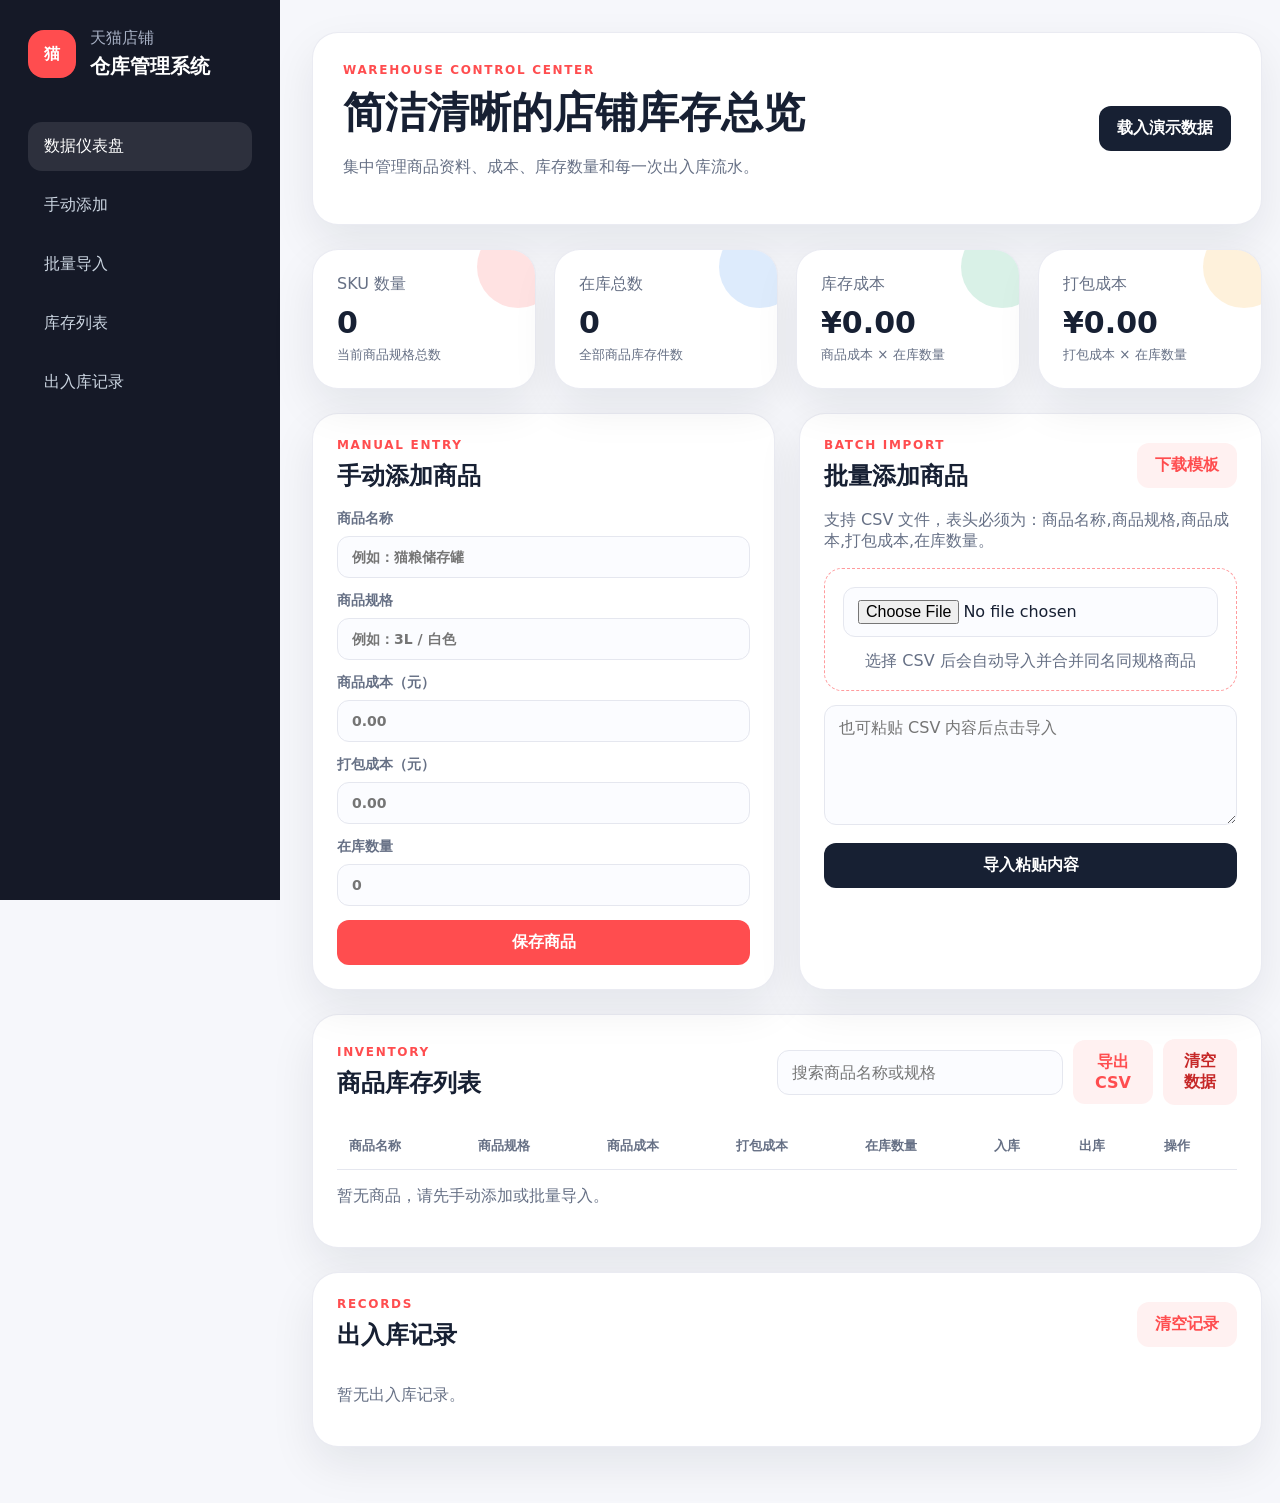
==== commit 435f2fa7: "Merge branch 'main' into codex/create-tmall-store-inventory-management-system-8y30f0" ====
--- a/index.html
+++ b/index.html
@@ -3,87 +3,170 @@
   <head>
     <meta charset="UTF-8" />
     <meta name="viewport" content="width=device-width, initial-scale=1.0" />
-    <title>星云仓储中枢 - 参考图新版</title>
-    <link rel="stylesheet" href="styles.css?v=reference-v4" />
+    <title>天猫店铺仓库管理系统</title>
+    <link rel="stylesheet" href="styles.css" />
   </head>
-  <body data-app-version="reference-v4">
-    <svg aria-hidden="true" class="icon-sprite">
-      <symbol id="icon-logo" viewBox="0 0 24 24"><path d="M3 8.6 12 3l9 5.6v10.8L12 21l-9-1.6V8.6Zm4.2 1.9 4.8 2.7 4.8-2.7L12 7.7l-4.8 2.8Zm.4 3.2v3.1l3 0.5v-2.1l-3-1.5Zm8 1.5v2.1l3-.5v-3.1l-3 1.5Z"/></symbol>
-      <symbol id="icon-dashboard" viewBox="0 0 24 24"><path d="M4 5h7v7H4V5Zm9 0h7v4h-7V5ZM4 14h7v5H4v-5Zm9-3h7v8h-7v-8Z"/></symbol>
-      <symbol id="icon-search" viewBox="0 0 24 24"><path d="M10.7 4a6.7 6.7 0 1 1 0 13.4A6.7 6.7 0 0 1 10.7 4Zm0 2.2a4.5 4.5 0 1 0 0 9 4.5 4.5 0 0 0 0-9Zm5.5 9 4 4-1.6 1.6-4-4 1.6-1.6Z"/></symbol>
-      <symbol id="icon-in" viewBox="0 0 24 24"><path d="M19 5v12H8.8l3.6-3.6-1.6-1.6L4.5 18l6.3 6.2 1.6-1.6L8.8 19H21V5h-2Z" transform="translate(0 -3)"/></symbol>
-      <symbol id="icon-out" viewBox="0 0 24 24"><path d="M5 19V7h10.2l-3.6 3.6 1.6 1.6L19.5 6 13.2-.2l-1.6 1.6L15.2 5H3v14h2Z" transform="translate(0 3)"/></symbol>
-      <symbol id="icon-cost" viewBox="0 0 24 24"><path d="M13 3v2.1c2.3.4 4 1.7 4 3.9h-3c0-.8-.7-1.3-2-1.3-1.2 0-2 .5-2 1.2 0 .8.8 1.1 2.8 1.6 2.8.7 4.7 1.7 4.7 4.2 0 2.2-1.7 3.7-4.5 4.1V21h-2v-2.1c-2.7-.4-4.5-1.9-4.6-4.3h3c.1 1.1 1 1.7 2.5 1.7 1.5 0 2.3-.6 2.3-1.4 0-.8-.7-1.2-2.9-1.8-2.5-.6-4.5-1.5-4.5-4.1 0-2.1 1.7-3.5 4.2-3.9V3h2Z"/></symbol>
-      <symbol id="icon-box" viewBox="0 0 24 24"><path d="m12 2 8 4.5v11L12 22l-8-4.5v-11L12 2Zm0 2.5L7 7.3l5 2.8 5-2.8-5-2.8Zm-5.8 5v6.7l4.7 2.6v-6.7L6.2 9.5Zm11.6 0-4.7 2.6v6.7l4.7-2.6V9.5Z"/></symbol>
-      <symbol id="icon-report" viewBox="0 0 24 24"><path d="M4 19h16v2H4v-2Zm2-8h3v6H6v-6Zm5-6h3v12h-3V5Zm5 3h3v9h-3V8Z"/></symbol>
-      <symbol id="icon-export" viewBox="0 0 24 24"><path d="M11 4h2v8l3-3 1.4 1.4L12 15.8l-5.4-5.4L8 9l3 3V4ZM5 18h14v2H5v-2Z"/></symbol>
-      <symbol id="icon-plus" viewBox="0 0 24 24"><path d="M11 5h2v6h6v2h-6v6h-2v-6H5v-2h6V5Z"/></symbol>
-    </svg>
+  <body>
     <div class="app-shell">
-      <aside class="sidebar" aria-label="仓库管理导航">
+      <aside class="sidebar" aria-label="系统导航">
         <div class="brand">
-          <span class="brand-icon" aria-hidden="true"><svg><use href="#icon-logo"></use></svg></span>
-          <div class="brand-copy"><strong>星云仓储中枢</strong><small>Tmall Warehouse OS</small></div>
-          <span class="version-pill">参考图新版</span>
+          <span class="brand-mark">猫</span>
+          <div>
+            <p>天猫店铺</p>
+            <strong>仓库管理系统</strong>
+          </div>
         </div>
-        <nav class="nav-list">
-          <button class="nav-item active" data-view="dashboard" type="button"><svg><use href="#icon-dashboard"></use></svg><span>仪表盘</span></button>
-          <button class="nav-item" data-view="inventory" type="button"><svg><use href="#icon-search"></use></svg><span>库存查询</span></button>
-          <button class="nav-item" data-view="stockIn" type="button"><svg><use href="#icon-in"></use></svg><span>入库登记</span></button>
-          <button class="nav-item" data-view="stockOut" type="button"><svg><use href="#icon-out"></use></svg><span>出库登记</span></button>
-          <button class="nav-item" data-view="costs" type="button"><svg><use href="#icon-cost"></use></svg><span>成本登记</span></button>
-          <button class="nav-item" data-view="products" type="button"><svg><use href="#icon-box"></use></svg><span>商品管理</span></button>
-          <button class="nav-item" data-view="reports" type="button"><svg><use href="#icon-report"></use></svg><span>报表统计</span></button>
+        <nav>
+          <a href="#dashboard" class="active">数据仪表盘</a>
+          <a href="#manual-form">手动添加</a>
+          <a href="#batch-import">批量导入</a>
+          <a href="#inventory">库存列表</a>
+          <a href="#records">出入库记录</a>
         </nav>
-        <div class="sidebar-card"><b>运营提示</b><span>每日闭店前导出库存与出入库流水，便于多电脑同步备份。</span></div>
-        <button class="logout" type="button">⇥ 退出系统</button>
       </aside>
 
-      <main class="workspace">
-        <section class="view active" id="view-dashboard">
-          <div class="page-head hero-head"><div><p class="kicker">Command Center</p><h1>仪表盘</h1><p>用一屏掌握商品、库存、资金占用与风险预警。</p></div><span class="updated"><b class="version-text">当前为参考图新版</b> · 数据更新时间：<span id="updatedAt"></span></span></div>
-          <div class="metric-grid four">
-            <article class="metric-card featured"><div><span>商品总数</span><strong id="dashProductCount">0</strong><small>SKU 档案覆盖</small></div><i class="icon blue"><svg><use href="#icon-box"></use></svg></i></article>
-            <article class="metric-card"><div><span>总库存</span><strong id="dashStockTotal">0</strong><small>全仓可售件数</small></div><i class="icon green"><svg><use href="#icon-in"></use></svg></i></article>
-            <article class="metric-card"><div><span>库存总额</span><strong id="dashInventoryValue">¥0.00</strong><small>单价 × 当前库存</small></div><i class="icon purple"><svg><use href="#icon-cost"></use></svg></i></article>
-            <article class="metric-card"><div><span>库存预警</span><strong class="danger-text" id="dashWarningCount">0</strong><small>低于安全库存</small></div><i class="icon red"><svg><use href="#icon-report"></use></svg></i></article>
+      <main>
+        <header class="hero">
+          <div>
+            <p class="eyebrow">Warehouse Control Center</p>
+            <h1>简洁清晰的店铺库存总览</h1>
+            <p>集中管理商品资料、成本、库存数量和每一次出入库流水。</p>
           </div>
-          <div class="summary-row">
-            <article class="panel half"><div class="panel-title"><div><h2>今日出入库</h2><p>追踪今日作业效率与货值变化</p></div></div><div class="soft-grid"><div class="soft-card in"><span>今日入库</span><strong id="todayInQty">0</strong><small>金额：<b id="todayInAmount">¥0.00</b></small></div><div class="soft-card out"><span>今日出库</span><strong id="todayOutQty">0</strong><small>金额：<b id="todayOutAmount">¥0.00</b></small></div></div></article>
-            <article class="panel half"><div class="panel-title"><div><h2>本月累计出入库</h2><p>月度补货与销售履约走势</p></div></div><div class="soft-grid"><div class="soft-card month-in"><span>本月入库</span><strong id="monthInQty">0</strong><small>金额：<b id="monthInAmount">¥0.00</b></small></div><div class="soft-card month-out"><span>本月出库</span><strong id="monthOutQty">0</strong><small>金额：<b id="monthOutAmount">¥0.00</b></small></div></div></article>
-          </div>
-          <div class="chart-grid">
-            <article class="panel"><div class="panel-title"><h2>库存价值 TOP5 商品</h2><p>快速识别资金占用重点</p></div><div id="valueTopChart" class="bar-chart"></div></article>
-            <article class="panel"><div class="panel-title"><h2>出库数量 TOP5 商品</h2><p>洞察高频发货商品</p></div><div id="outQtyTopChart" class="empty-chart">暂无数据</div></article>
-            <article class="panel"><div class="panel-title"><h2>出库金额 TOP5 商品</h2><p>关注销售贡献与补货优先级</p></div><div id="outAmountTopChart" class="empty-chart">暂无数据</div></article>
-          </div>
+          <button class="secondary" id="seedDemoBtn" type="button">载入演示数据</button>
+        </header>
+
+        <section id="dashboard" class="dashboard-grid" aria-label="数据仪表盘">
+          <article class="stat-card accent-red">
+            <span>SKU 数量</span>
+            <strong id="skuCount">0</strong>
+            <small>当前商品规格总数</small>
+          </article>
+          <article class="stat-card accent-blue">
+            <span>在库总数</span>
+            <strong id="stockTotal">0</strong>
+            <small>全部商品库存件数</small>
+          </article>
+          <article class="stat-card accent-green">
+            <span>库存成本</span>
+            <strong id="inventoryValue">¥0.00</strong>
+            <small>商品成本 × 在库数量</small>
+          </article>
+          <article class="stat-card accent-yellow">
+            <span>打包成本</span>
+            <strong id="packingValue">¥0.00</strong>
+            <small>打包成本 × 在库数量</small>
+          </article>
         </section>
 
-        <section class="view" id="view-inventory">
-          <div class="page-head"><div><p class="kicker">Inventory Radar</p><h1>库存查询</h1><p>搜索、筛选并识别低库存风险。</p></div><button class="btn light" id="exportInventoryBtn" type="button"><svg><use href="#icon-export"></use></svg> 导出Excel</button></div>
-          <div class="metric-grid four compact"><article class="mini-metric"><i class="bubble blue"><svg><use href="#icon-box"></use></svg></i><div><span>商品总数</span><strong id="invProductCount">0</strong></div></article><article class="mini-metric"><i class="bubble green"><svg><use href="#icon-in"></use></svg></i><div><span>总库存量</span><strong id="invStockTotal">0</strong></div></article><article class="mini-metric"><i class="bubble blue"><svg><use href="#icon-cost"></use></svg></i><div><span>在库金额</span><strong id="invAmount">¥0.00</strong></div></article><article class="mini-metric"><i class="bubble red"><svg><use href="#icon-report"></use></svg></i><div><span>库存不足</span><strong id="invWarningCount">0</strong></div></article></div>
-          <div class="warning-box" id="warningBox"><strong>智能库存预警</strong><p>以下商品低于安全库存，请优先安排补货或调整销售节奏。</p><div id="warningTags"></div></div>
-          <div class="filter-card"><input id="inventorySearch" type="search" placeholder="搜索商品名称、编码或分类..." /><div class="tabs"><button class="tab active" data-filter="all" type="button">全部 (<span id="tabAll">0</span>)</button><button class="tab" data-filter="normal" type="button">库存正常 (<span id="tabNormal">0</span>)</button><button class="tab" data-filter="low" type="button">库存不足 (<span id="tabLow">0</span>)</button></div></div>
-          <div class="table-card"><table><thead><tr><th>商品名称</th><th>分类</th><th>单位</th><th>单价</th><th>当前库存</th><th>库存金额</th><th>库存状态</th><th>操作</th></tr></thead><tbody id="inventoryBody"></tbody></table></div>
+        <section class="content-grid">
+          <article id="manual-form" class="panel">
+            <div class="panel-heading">
+              <div>
+                <p class="eyebrow">Manual Entry</p>
+                <h2>手动添加商品</h2>
+              </div>
+            </div>
+            <form id="productForm" class="product-form">
+              <label>
+                商品名称
+                <input name="name" required placeholder="例如：猫粮储存罐" />
+              </label>
+              <label>
+                商品规格
+                <input name="spec" required placeholder="例如：3L / 白色" />
+              </label>
+              <label>
+                商品成本（元）
+                <input name="cost" type="number" min="0" step="0.01" required placeholder="0.00" />
+              </label>
+              <label>
+                打包成本（元）
+                <input name="packingCost" type="number" min="0" step="0.01" required placeholder="0.00" />
+              </label>
+              <label>
+                在库数量
+                <input name="stock" type="number" min="0" step="1" required placeholder="0" />
+              </label>
+              <button type="submit">保存商品</button>
+            </form>
+          </article>
+
+          <article id="batch-import" class="panel">
+            <div class="panel-heading">
+              <div>
+                <p class="eyebrow">Batch Import</p>
+                <h2>批量添加商品</h2>
+              </div>
+              <button class="ghost" id="downloadTemplateBtn" type="button">下载模板</button>
+            </div>
+            <p class="hint">支持 CSV 文件，表头必须为：商品名称,商品规格,商品成本,打包成本,在库数量。</p>
+            <div class="upload-box">
+              <input id="csvInput" type="file" accept=".csv,text/csv" />
+              <span>选择 CSV 后会自动导入并合并同名同规格商品</span>
+            </div>
+            <textarea id="pasteArea" placeholder="也可粘贴 CSV 内容后点击导入"></textarea>
+            <button class="secondary full" id="pasteImportBtn" type="button">导入粘贴内容</button>
+          </article>
         </section>
 
-        <section class="view" id="view-stockIn"><div class="page-head"><div><p class="kicker">Inbound Flow</p><h1>入库登记</h1><p>记录采购补货、批次、供应商与入库金额。</p></div><div class="actions"><button class="btn light" id="importStockInBtn" type="button">↥ 批量导入</button><button class="btn light" id="exportStockInBtn" type="button"><svg><use href="#icon-export"></use></svg> 导出 Excel</button><button class="btn primary" id="addStockInBtn" type="button"><svg><use href="#icon-plus"></use></svg> 添加入库</button></div></div><div class="metric-grid three"><article class="metric-card small"><span>入库记录数</span><strong id="inRecordCount">0</strong><small>已归档批次</small></article><article class="metric-card small"><span>总入库数量</span><strong class="blue-text" id="inQtyTotal">0</strong><small>累计补货件数</small></article><article class="metric-card small"><span>总金额</span><strong class="green-text" id="inAmountTotal">¥0.00</strong><small>补货货值</small></article></div><div class="filter-card"><input id="stockInSearch" type="search" placeholder="搜索批次号或商品名称..." /><div class="date-row"><span>▣</span><input id="stockInStart" type="date" /><span>至</span><input id="stockInEnd" type="date" /></div></div><div class="table-card"><table><thead><tr><th><input type="checkbox" /></th><th>批次号</th><th>商品</th><th>供应商</th><th>数量</th><th>单价</th><th>总金额</th><th>入库日期</th><th>操作员</th><th>操作</th></tr></thead><tbody id="stockInBody"></tbody></table></div></section>
+        <section id="inventory" class="panel wide-panel">
+          <div class="panel-heading responsive-heading">
+            <div>
+              <p class="eyebrow">Inventory</p>
+              <h2>商品库存列表</h2>
+            </div>
+            <div class="toolbar">
+              <input id="searchInput" type="search" placeholder="搜索商品名称或规格" />
+              <button class="ghost" id="exportBtn" type="button">导出 CSV</button>
+              <button class="danger" id="clearBtn" type="button">清空数据</button>
+            </div>
+          </div>
+          <div class="table-wrap">
+            <table>
+              <thead>
+                <tr>
+                  <th>商品名称</th>
+                  <th>商品规格</th>
+                  <th>商品成本</th>
+                  <th>打包成本</th>
+                  <th>在库数量</th>
+                  <th>入库</th>
+                  <th>出库</th>
+                  <th>操作</th>
+                </tr>
+              </thead>
+              <tbody id="inventoryBody"></tbody>
+            </table>
+          </div>
+          <p id="emptyState" class="empty-state">暂无商品，请先手动添加或批量导入。</p>
+        </section>
 
-        <section class="view" id="view-stockOut"><div class="page-head"><div><p class="kicker">Outbound Flow</p><h1>出库登记</h1><p>记录销售发货、用途与库存扣减过程。</p></div><div class="actions"><button class="btn light" id="importStockOutBtn" type="button">↥ 批量导入</button><button class="btn light" id="exportStockOutBtn" type="button"><svg><use href="#icon-export"></use></svg> 导出Excel</button><button class="btn primary" id="addStockOutBtn" type="button"><svg><use href="#icon-plus"></use></svg> 添加出库</button></div></div><div class="metric-grid two"><article class="metric-card small"><span>出库记录数</span><strong id="outRecordCount">0</strong><small>履约流水</small></article><article class="metric-card small"><span>总出库数量</span><strong class="red-text" id="outQtyTotal">0</strong><small>累计扣减件数</small></article></div><div class="filter-card"><input id="stockOutSearch" type="search" placeholder="搜索商品名称..." /><div class="date-row"><span>▣</span><input id="stockOutStart" type="date" /><span>至</span><input id="stockOutEnd" type="date" /></div></div><div class="table-card"><table><thead><tr><th><input type="checkbox" /></th><th>出库日期</th><th>商品</th><th>数量</th><th>用途</th><th>操作</th></tr></thead><tbody id="stockOutBody"></tbody></table></div></section>
-
-        <section class="view" id="view-costs"><div class="page-head"><div><p class="kicker">Cost Ledger</p><h1>成本登记</h1><p>把采购、快递、代发和其他成本纳入统一台账。</p></div><div class="actions"><button class="btn light" id="exportCostsBtn" type="button"><svg><use href="#icon-export"></use></svg> 导出Excel</button><button class="btn primary" id="addCostBtn" type="button"><svg><use href="#icon-plus"></use></svg> 添加成本</button></div></div><div class="metric-grid four"><article class="metric-card small"><span>总成本</span><strong class="red-text" id="costTotal">¥0.00</strong><small>全部成本合计</small></article><article class="metric-card small"><span>采购成本</span><strong id="purchaseCost">¥0.00</strong><small>进货采购支出</small></article><article class="metric-card small"><span>快递成本</span><strong id="expressCost">¥0.00</strong><small>物流履约费用</small></article><article class="metric-card small"><span>代发成本</span><strong id="agencyCost">¥0.00</strong><small>供应链代发</small></article><article class="metric-card small"><span>其他成本</span><strong id="otherCost">¥0.00</strong><small>杂项费用</small></article></div><div class="filter-card"><select id="costTypeFilter"><option value="all">全部成本类型</option><option value="采购成本">采购成本</option><option value="快递成本">快递成本</option><option value="代发成本">代发成本</option><option value="其他成本">其他成本</option></select></div><div class="table-card"><table><thead><tr><th><input type="checkbox" /></th><th>成本类型</th><th>金额</th><th>日期</th><th>操作员</th><th>说明</th><th>操作</th></tr></thead><tbody id="costBody"></tbody></table></div></section>
-
-        <section class="view" id="view-products"><div class="page-head"><div><p class="kicker">Product Studio</p><h1>商品管理</h1><p>维护商品档案、分类、价格、安全库存和启用状态。</p></div><div class="actions"><button class="btn light" id="exportProductsBtn" type="button"><svg><use href="#icon-export"></use></svg> 导出Excel</button><button class="btn primary" id="addProductBtn" type="button"><svg><use href="#icon-plus"></use></svg> 添加商品</button></div></div><div class="filter-card"><input id="productSearch" type="search" placeholder="搜索商品名称、编码或分类..." /></div><div class="table-card"><table><thead><tr><th>商品名称</th><th>分类</th><th>单位</th><th>单价</th><th>当前库存</th><th>状态</th><th>操作</th></tr></thead><tbody id="productBody"></tbody></table></div></section>
-
-        <section class="view" id="view-reports"><div class="page-head"><div><p class="kicker">Insight Reports</p><h1>报表统计</h1><p>把库存周转、出入库节奏和成本表现汇总成运营视图。</p></div><button class="btn light" id="exportReportsBtn" type="button"><svg><use href="#icon-export"></use></svg> 导出Excel</button></div><div class="metric-grid four"><article class="mini-metric"><i class="bubble green"><svg><use href="#icon-in"></use></svg></i><div><span>总入库量</span><strong id="reportInQty">0</strong></div></article><article class="mini-metric"><i class="bubble red"><svg><use href="#icon-out"></use></svg></i><div><span>总出库量</span><strong id="reportOutQty">0</strong></div></article><article class="mini-metric"><i class="bubble blue"><svg><use href="#icon-box"></use></svg></i><div><span>入库金额</span><strong id="reportInAmount">¥0.00</strong></div></article><article class="mini-metric"><i class="bubble yellow"><svg><use href="#icon-cost"></use></svg></i><div><span>总成本</span><strong id="reportCostTotal">¥0.00</strong></div></article></div><div class="report-tabs"><button class="tab active" type="button">出入库统计</button><button class="tab" type="button">成本分析</button><button class="tab" type="button">库存周转</button><div class="date-row right"><input id="reportStart" type="date" /><span>至</span><input id="reportEnd" type="date" /><button class="icon-btn" type="button">↻</button></div></div><article class="panel chart-panel"><div class="panel-title"><h2>每日出入库趋势</h2><p>用趋势线观察补货与发货节奏</p></div><canvas id="trendCanvas" width="1400" height="260"></canvas></article><article class="panel chart-panel"><div class="panel-title"><h2>商品出入库TOP10</h2><p>用于定位热销款与补货优先级</p></div><div id="reportTopChart" class="empty-frame"></div><div class="legend"><span class="green-dot"></span>入库量 <span class="red-dot"></span>出库量</div></article></section>
+        <section id="records" class="panel wide-panel">
+          <div class="panel-heading responsive-heading">
+            <div>
+              <p class="eyebrow">Records</p>
+              <h2>出入库记录</h2>
+            </div>
+            <button class="ghost" id="clearRecordsBtn" type="button">清空记录</button>
+          </div>
+          <div class="records-list" id="recordsList"></div>
+        </section>
       </main>
     </div>
 
-    <dialog id="productDialog"><form method="dialog" id="productForm" class="dialog-card"><h2 id="productDialogTitle">添加商品</h2><input type="hidden" name="id" /><label>商品名称<input name="name" required placeholder="例如：腰靠-米白色" /></label><label>分类<input name="category" required placeholder="例如：腰靠" /></label><label>单位<input name="unit" required value="个" /></label><label>单价<input name="price" required type="number" min="0" step="0.01" /></label><label>当前库存<input name="stock" required type="number" min="0" step="1" /></label><label>预警库存<input name="warning" required type="number" min="0" step="1" value="10" /></label><menu><button class="btn light" value="cancel" type="button" data-close>取消</button><button class="btn primary" value="default">保存</button></menu></form></dialog>
-    <dialog id="movementDialog"><form method="dialog" id="movementForm" class="dialog-card"><h2 id="movementTitle">添加入库</h2><input type="hidden" name="type" /><label>商品<select name="productId" required></select></label><label id="batchLabel">批次号<input name="batch" placeholder="000" /></label><label id="supplierLabel">供应商<input name="supplier" placeholder="供应商名称" /></label><label>数量<input name="quantity" required type="number" min="1" step="1" /></label><label>日期<input name="date" required type="date" /></label><label>用途/备注<input name="purpose" placeholder="例如：日常销售/补货" /></label><menu><button class="btn light" value="cancel" type="button" data-close>取消</button><button class="btn primary" value="default">保存</button></menu></form></dialog>
-    <dialog id="costDialog"><form method="dialog" id="costForm" class="dialog-card"><h2>添加成本</h2><label>成本类型<select name="type"><option>采购成本</option><option>快递成本</option><option>代发成本</option><option>其他成本</option></select></label><label>金额<input name="amount" required type="number" min="0" step="0.01" /></label><label>日期<input name="date" required type="date" /></label><label>说明<input name="note" placeholder="例如：汽车坐垫单片代发" /></label><menu><button class="btn light" value="cancel" type="button" data-close>取消</button><button class="btn primary" value="default">保存</button></menu></form></dialog>
+    <template id="inventoryRowTemplate">
+      <tr>
+        <td data-label="商品名称" class="name"></td>
+        <td data-label="商品规格" class="spec"></td>
+        <td data-label="商品成本" class="cost"></td>
+        <td data-label="打包成本" class="packingCost"></td>
+        <td data-label="在库数量" class="stock badge-cell"></td>
+        <td data-label="入库"><button class="mini inbound" type="button">入库</button></td>
+        <td data-label="出库"><button class="mini outbound" type="button">出库</button></td>
+        <td data-label="操作"><button class="mini danger delete" type="button">删除</button></td>
+      </tr>
+    </template>
 
-    <input id="csvFileInput" type="file" accept=".csv,text/csv" hidden />
-    <script src="app.js?v=reference-v4"></script>
+    <script src="app.js"></script>
   </body>
 </html>
--- a/styles.css
+++ b/styles.css
@@ -1,167 +1,455 @@
 :root {
   color-scheme: light;
-  --bg: #f4f7fb;
-  --panel: rgba(255, 255, 255, 0.92);
-  --text: #0f172a;
-  --muted: #64748b;
-  --line: #e2e8f0;
-  --blue: #2563eb;
-  --cyan: #06b6d4;
-  --green: #10b981;
-  --red: #ef4444;
-  --orange: #f97316;
-  --purple: #8b5cf6;
-  --ink: #111827;
-  --shadow: 0 16px 40px rgba(15, 23, 42, 0.08);
-  --soft-shadow: 0 1px 2px rgba(15, 23, 42, 0.05), 0 10px 26px rgba(37, 99, 235, 0.05);
+  --bg: #f6f7fb;
+  --panel: #ffffff;
+  --text: #172033;
+  --muted: #667085;
+  --line: #e5e7ef;
+  --red: #ff4d4f;
+  --red-dark: #d9363e;
+  --blue: #2f80ed;
+  --green: #13a56b;
+  --yellow: #f5a623;
+  --shadow: 0 18px 45px rgba(17, 24, 39, 0.08);
   font-family: Inter, "PingFang SC", "Microsoft YaHei", system-ui, sans-serif;
 }
 
-* { box-sizing: border-box; }
-body { margin: 0; background: radial-gradient(circle at 20% 0%, #e0f2fe 0, transparent 28%), radial-gradient(circle at 90% 10%, #ede9fe 0, transparent 24%), var(--bg); color: var(--text); }
-button, input, select { font: inherit; }
-button { cursor: pointer; }
-svg { fill: currentColor; height: 1em; width: 1em; }
-.icon-sprite { height: 0; position: absolute; width: 0; }
-
-.app-shell { display: grid; grid-template-columns: 280px 1fr; min-height: 100vh; }
-.sidebar { background: linear-gradient(180deg, #ffffff 0%, #f8fbff 100%); border-right: 1px solid rgba(226, 232, 240, 0.9); display: flex; flex-direction: column; height: 100vh; left: 0; padding: 0 18px 18px; position: sticky; top: 0; }
-.brand { align-items: center; border-bottom: 1px solid var(--line); display: grid; gap: 12px; grid-template-columns: 42px 1fr auto; min-height: 82px; margin: 0 -18px 18px; padding: 0 22px; }
-.brand-icon { align-items: center; background: linear-gradient(135deg, var(--blue), var(--cyan)); border-radius: 14px; box-shadow: 0 14px 28px rgba(37, 99, 235, 0.28); color: white; display: inline-flex; font-size: 24px; height: 42px; justify-content: center; width: 42px; }
-.brand-copy strong { display: block; font-size: 19px; letter-spacing: -0.02em; }
-.brand-copy small { color: var(--muted); display: block; font-size: 12px; margin-top: 3px; }
-.version-pill { background: #eaf2ff; border: 1px solid #bfdbfe; border-radius: 999px; color: var(--blue); font-size: 12px; font-weight: 800; padding: 5px 9px; white-space: nowrap; }
-.version-text { color: var(--blue); }
-.nav-list { display: grid; gap: 8px; }
-.nav-item, .logout { align-items: center; background: transparent; border: 0; border-radius: 14px; color: #334155; display: flex; gap: 12px; min-height: 46px; padding: 0 16px; text-align: left; transition: 0.2s ease; }
-.nav-item svg { color: #64748b; font-size: 19px; }
-.nav-item.active, .nav-item:hover { background: linear-gradient(135deg, #eff6ff, #eef2ff); box-shadow: inset 3px 0 0 var(--blue); color: var(--blue); }
-.nav-item.active svg, .nav-item:hover svg { color: var(--blue); }
-.sidebar-card { background: linear-gradient(135deg, #111827, #1e3a8a); border-radius: 18px; color: white; margin-top: auto; padding: 18px; position: relative; overflow: hidden; }
-.sidebar-card::after { background: rgba(255,255,255,.16); border-radius: 999px; content: ""; height: 86px; position: absolute; right: -32px; top: -22px; width: 86px; }
-.sidebar-card b, .sidebar-card span { display: block; position: relative; z-index: 1; }
-.sidebar-card span { color: #dbeafe; font-size: 12px; line-height: 1.7; margin-top: 8px; }
-.logout { background: #f1f5f9; justify-content: center; margin-top: 14px; }
-.workspace { min-width: 0; padding: 32px; }
-.view { display: none; }
-.view.active { display: block; }
-
-.page-head { align-items: center; display: flex; justify-content: space-between; gap: 18px; margin-bottom: 24px; }
-.hero-head { background: linear-gradient(135deg, rgba(255,255,255,.95), rgba(239,246,255,.92)); border: 1px solid rgba(191, 219, 254, .75); border-radius: 28px; box-shadow: var(--shadow); padding: 28px; position: relative; overflow: hidden; }
-.hero-head::after { background: linear-gradient(135deg, rgba(37,99,235,.15), rgba(6,182,212,.18)); border-radius: 999px; content: ""; height: 180px; position: absolute; right: -50px; top: -70px; width: 180px; }
-.kicker { color: var(--blue); font-size: 12px; font-weight: 900; letter-spacing: .18em; margin: 0 0 8px; text-transform: uppercase; }
-h1 { font-size: clamp(26px, 3vw, 38px); letter-spacing: -0.04em; line-height: 1.05; margin: 0; }
-h2 { font-size: 18px; letter-spacing: -0.02em; margin: 0; }
-.page-head p, .panel-title p { color: var(--muted); margin: 8px 0 0; }
-.updated { color: var(--muted); position: relative; z-index: 1; white-space: nowrap; }
-.actions { display: flex; flex-wrap: wrap; gap: 10px; }
-
-.btn { align-items: center; border: 1px solid var(--line); border-radius: 12px; display: inline-flex; gap: 8px; min-height: 40px; padding: 0 16px; transition: .18s ease; }
-.btn.primary { background: linear-gradient(135deg, var(--blue), #4f46e5); border-color: transparent; box-shadow: 0 12px 24px rgba(37, 99, 235, .22); color: #fff; }
-.btn.light { background: rgba(255,255,255,.9); color: #334155; }
-.btn:hover, .tab:hover, .link-btn:hover { transform: translateY(-1px); }
-.icon-btn { background: transparent; border: 0; color: #64748b; font-size: 20px; }
-
-.metric-grid { display: grid; gap: 16px; margin-bottom: 24px; }
-.metric-grid.four { grid-template-columns: repeat(4, minmax(0, 1fr)); }
-.metric-grid.three { grid-template-columns: repeat(3, minmax(0, 1fr)); }
-.metric-grid.two { grid-template-columns: repeat(2, minmax(0, 1fr)); }
-.metric-card, .mini-metric, .panel, .filter-card, .table-card, .report-tabs { background: var(--panel); border: 1px solid rgba(226, 232, 240, .9); border-radius: 20px; box-shadow: var(--soft-shadow); backdrop-filter: blur(12px); }
-.metric-card { align-items: center; display: flex; justify-content: space-between; min-height: 116px; overflow: hidden; padding: 24px; position: relative; }
-.metric-card::before { background: linear-gradient(135deg, rgba(37,99,235,.08), transparent 65%); content: ""; inset: 0; opacity: .9; position: absolute; }
-.metric-card > * { position: relative; z-index: 1; }
-.metric-card.featured { background: linear-gradient(135deg, #ffffff, #eff6ff); }
-.metric-card.small { align-items: flex-start; display: block; min-height: 96px; }
-.metric-card span, .mini-metric span { color: var(--muted); display: block; font-weight: 700; margin-bottom: 8px; }
-.metric-card strong, .mini-metric strong { display: block; font-size: 30px; letter-spacing: -0.04em; line-height: 1; }
-.metric-card small { color: #94a3b8; display: block; margin-top: 10px; }
-.icon { align-items: center; border-radius: 20px; display: inline-flex; font-size: 34px; height: 58px; justify-content: center; width: 58px; }
-.icon.blue { background: #dbeafe; color: var(--blue); } .icon.green { background: #dcfce7; color: var(--green); } .icon.red { background: #fee2e2; color: var(--red); } .icon.purple { background: #ede9fe; color: var(--purple); }
-.blue, .blue-text { color: var(--blue); } .green, .green-text { color: var(--green); } .red, .red-text, .danger-text { color: var(--red); } .purple { color: var(--purple); }
-.mini-metric { align-items: center; display: flex; gap: 14px; min-height: 92px; padding: 20px; }
-.bubble { align-items: center; border-radius: 16px; display: inline-flex; font-style: normal; height: 44px; justify-content: center; width: 44px; }
-.bubble.blue { background: #dbeafe; color: var(--blue); } .bubble.green { background: #dcfce7; color: var(--green); } .bubble.red { background: #fee2e2; color: var(--red); } .bubble.yellow { background: #fef3c7; color: #d97706; }
-
-.summary-row { display: grid; gap: 20px; grid-template-columns: 1fr 1fr; margin-bottom: 24px; }
-.panel { padding: 24px; }
-.panel-title { align-items: flex-start; display: flex; justify-content: space-between; margin-bottom: 18px; }
-.soft-grid { display: grid; gap: 16px; grid-template-columns: 1fr 1fr; }
-.soft-card { border: 1px solid rgba(255,255,255,.6); border-radius: 18px; overflow: hidden; padding: 18px; position: relative; }
-.soft-card::after { border-radius: 999px; content: ""; height: 70px; opacity: .18; position: absolute; right: -20px; top: -22px; width: 70px; }
-.soft-card span, .soft-card small { color: var(--muted); display: block; }
-.soft-card strong { display: block; font-size: 28px; letter-spacing: -0.04em; margin: 12px 0; }
-.soft-card.in { background: #ecfdf5; color: var(--green); } .soft-card.in::after { background: var(--green); }
-.soft-card.out { background: #fff1f2; color: var(--red); } .soft-card.out::after { background: var(--red); }
-.soft-card.month-in { background: #eff6ff; color: var(--blue); } .soft-card.month-in::after { background: var(--blue); }
-.soft-card.month-out { background: #fff7ed; color: var(--orange); } .soft-card.month-out::after { background: var(--orange); }
-.chart-grid { display: grid; gap: 24px; grid-template-columns: repeat(3, minmax(0, 1fr)); }
-.bar-chart { height: 300px; padding: 8px 4px; }
-.bar-row { align-items: center; display: grid; gap: 10px; grid-template-columns: 110px 1fr 82px; margin: 16px 0; }
-.bar-label { color: #475569; overflow: hidden; text-overflow: ellipsis; white-space: nowrap; }
-.bar-track { background-image: linear-gradient(to right, rgba(148,163,184,.3) 1px, transparent 1px); background-size: 25% 100%; border: 1px dashed #cbd5e1; border-radius: 999px; height: 34px; overflow: hidden; }
-.bar-fill { background: linear-gradient(90deg, var(--blue), var(--cyan)); border-radius: inherit; height: 100%; }
-.bar-value { color: #64748b; text-align: right; }
-.empty-chart { align-items: center; color: var(--muted); display: flex; height: 300px; justify-content: center; }
-
-.warning-box { background: linear-gradient(135deg, #fff7ed, #fff1f2); border: 1px solid #fecaca; border-radius: 20px; color: var(--red); margin-bottom: 24px; padding: 20px; }
-.warning-box.hidden { display: none; }
-.warning-box strong { display: block; font-size: 18px; }
-.warning-box p { color: #9f1239; margin: 8px 0 0; }
-#warningTags { display: flex; flex-wrap: wrap; gap: 8px; margin-top: 14px; }
-.warn-tag { background: rgba(254, 226, 226, .9); border: 1px solid #fecaca; border-radius: 999px; color: #dc2626; padding: 7px 12px; }
-.filter-card { margin-bottom: 24px; padding: 16px; }
-input, select { background: #fff; border: 1px solid #cfd8e3; border-radius: 12px; height: 42px; outline: none; padding: 0 14px; transition: .18s ease; }
-input:focus, select:focus { border-color: var(--blue); box-shadow: 0 0 0 4px rgba(37, 99, 235, .12); }
-.filter-card input[type="search"] { width: 100%; }
-.tabs { display: flex; flex-wrap: wrap; gap: 8px; margin-top: 16px; }
-.tab { background: #f8fafc; border: 1px solid var(--line); border-radius: 999px; color: #334155; height: 38px; padding: 0 18px; transition: .18s ease; }
-.tab.active { background: linear-gradient(135deg, var(--blue), #4f46e5); border-color: transparent; box-shadow: 0 10px 18px rgba(37,99,235,.18); color: #fff; }
-.date-row { align-items: center; display: flex; flex-wrap: wrap; gap: 10px; margin-top: 16px; }
-.date-row.right { margin: 0 0 0 auto; }
-
-.table-card { overflow-x: auto; }
-table { border-collapse: separate; border-spacing: 0; min-width: 980px; width: 100%; }
-th, td { border-bottom: 1px solid var(--line); padding: 16px 24px; text-align: left; white-space: nowrap; }
-th { background: #f8fafc; color: #64748b; font-size: 13px; font-weight: 800; letter-spacing: .02em; }
-td { height: 62px; }
-tbody tr { transition: .16s ease; }
-tbody tr:hover { background: #f8fbff; }
-.product-title strong { display: block; }
-.product-title small { color: var(--muted); display: block; margin-top: 5px; }
-.money { color: var(--blue); font-weight: 700; }
-.stock-cell { align-items: center; display: flex; gap: 8px; }
-.stock-bar { background: #e5e7eb; border-radius: 999px; height: 8px; overflow: hidden; width: 104px; }
-.stock-bar span { background: linear-gradient(90deg, #22c55e, #06b6d4); display: block; height: 100%; }
-.badge { border-radius: 999px; display: inline-flex; font-weight: 800; padding: 5px 10px; }
-.badge.ok { background: #dcfce7; color: #15803d; }
-.badge.low { background: #fee2e2; color: #dc2626; }
-.action-row { display: inline-flex; gap: 6px; }
-.link-btn, .delete-btn { background: transparent; border: 0; border-radius: 9px; padding: 7px 8px; transition: .18s ease; }
-.link-btn { color: var(--blue); } .link-btn:hover { background: #eff6ff; }
-.delete-btn { color: var(--red); } .delete-btn:hover { background: #fef2f2; }
-.cost-chip { background: #dbeafe; border-radius: 999px; color: #1d4ed8; font-weight: 800; padding: 6px 11px; }
-
-.report-tabs { align-items: center; display: flex; flex-wrap: wrap; gap: 10px; margin-bottom: 24px; padding: 16px; }
-.chart-panel { margin-bottom: 24px; }
-#trendCanvas { height: 300px; max-width: 100%; width: 100%; }
-.empty-frame, .top-frame { background: repeating-linear-gradient(45deg, #f8fafc, #f8fafc 10px, #ffffff 10px, #ffffff 20px); border: 1px dashed #cbd5e1; border-radius: 18px; min-height: 260px; margin: 10px auto 24px; width: 92%; }
-.top-frame { background: #fff; border-style: solid; display: grid; gap: 12px; padding: 18px; }
-.top-row { align-items: center; display: grid; gap: 10px; grid-template-columns: 130px 1fr 1fr 54px; }
-.top-row span { color: #475569; overflow: hidden; text-overflow: ellipsis; white-space: nowrap; }
-.top-row b, .top-row i { border-radius: 999px; display: block; height: 12px; min-width: 4px; }
-.top-row b { background: linear-gradient(90deg, #10b981, #34d399); justify-self: end; }
-.top-row i { background: linear-gradient(90deg, #f87171, #ef4444); justify-self: start; }
-.top-row em { color: var(--muted); font-style: normal; text-align: right; }
-.legend { color: var(--muted); text-align: center; }
-.green-dot, .red-dot { border-radius: 999px; display: inline-block; height: 12px; margin: 0 5px 0 16px; width: 12px; }
-.green-dot { background: #10b981; } .red-dot { background: #ef4444; }
-
-dialog { border: 0; border-radius: 22px; box-shadow: 0 28px 90px rgba(15, 23, 42, .28); padding: 0; width: min(560px, calc(100vw - 32px)); }
-dialog::backdrop { background: rgba(15, 23, 42, .42); backdrop-filter: blur(5px); }
-.dialog-card { display: grid; gap: 14px; padding: 26px; }
-.dialog-card h2 { margin-bottom: 4px; }
-.dialog-card label { color: var(--muted); display: grid; gap: 7px; font-weight: 700; }
-.dialog-card menu { display: flex; gap: 10px; justify-content: flex-end; margin: 8px 0 0; padding: 0; }
-
-@media (max-width: 1200px) { .metric-grid.four, .chart-grid { grid-template-columns: repeat(2, minmax(0, 1fr)); } .summary-row { grid-template-columns: 1fr; } }
-@media (max-width: 760px) { .app-shell { grid-template-columns: 1fr; } .sidebar { height: auto; position: static; } .workspace { padding: 18px; } .page-head, .actions, .report-tabs { align-items: stretch; flex-direction: column; } .metric-grid.four, .metric-grid.three, .metric-grid.two, .chart-grid, .soft-grid { grid-template-columns: 1fr; } .updated { white-space: normal; } }
+* {
+  box-sizing: border-box;
+}
+
+body {
+  margin: 0;
+  background: var(--bg);
+  color: var(--text);
+}
+
+button,
+input,
+textarea {
+  font: inherit;
+}
+
+button {
+  border: 0;
+  border-radius: 12px;
+  background: var(--red);
+  color: white;
+  cursor: pointer;
+  font-weight: 700;
+  padding: 12px 18px;
+  transition: transform 0.18s ease, box-shadow 0.18s ease, background 0.18s ease;
+}
+
+button:hover {
+  background: var(--red-dark);
+  box-shadow: 0 10px 22px rgba(255, 77, 79, 0.22);
+  transform: translateY(-1px);
+}
+
+button.secondary {
+  background: #172033;
+}
+
+button.secondary:hover {
+  background: #0f172a;
+  box-shadow: 0 10px 22px rgba(15, 23, 42, 0.18);
+}
+
+button.ghost {
+  background: #fff1f1;
+  color: var(--red);
+}
+
+button.ghost:hover {
+  background: #ffe1e1;
+}
+
+button.danger {
+  background: #fff0f0;
+  color: #c62828;
+}
+
+button.danger:hover {
+  background: #ffd9d9;
+  box-shadow: none;
+}
+
+.app-shell {
+  display: grid;
+  grid-template-columns: 280px 1fr;
+  min-height: 100vh;
+}
+
+.sidebar {
+  background: #151927;
+  color: white;
+  padding: 28px;
+  position: sticky;
+  top: 0;
+  height: 100vh;
+}
+
+.brand {
+  display: flex;
+  gap: 14px;
+  align-items: center;
+  margin-bottom: 42px;
+}
+
+.brand p {
+  color: #a7b0c4;
+  margin: 0 0 4px;
+}
+
+.brand strong {
+  font-size: 20px;
+}
+
+.brand-mark {
+  display: grid;
+  place-items: center;
+  width: 48px;
+  height: 48px;
+  border-radius: 16px;
+  background: var(--red);
+  font-weight: 900;
+}
+
+nav {
+  display: grid;
+  gap: 10px;
+}
+
+nav a {
+  border-radius: 14px;
+  color: #cbd5e1;
+  padding: 14px 16px;
+  text-decoration: none;
+}
+
+nav a.active,
+nav a:hover {
+  background: rgba(255, 255, 255, 0.1);
+  color: white;
+}
+
+main {
+  padding: 32px;
+}
+
+.hero,
+.panel,
+.stat-card {
+  background: var(--panel);
+  border: 1px solid rgba(229, 231, 239, 0.8);
+  border-radius: 26px;
+  box-shadow: var(--shadow);
+}
+
+.hero {
+  align-items: center;
+  display: flex;
+  justify-content: space-between;
+  margin-bottom: 24px;
+  padding: 30px;
+}
+
+.eyebrow {
+  color: var(--red);
+  font-size: 12px;
+  font-weight: 800;
+  letter-spacing: 0.14em;
+  margin: 0 0 8px;
+  text-transform: uppercase;
+}
+
+h1,
+h2 {
+  margin: 0;
+}
+
+h1 {
+  font-size: clamp(28px, 4vw, 42px);
+}
+
+.hero p:last-child,
+.hint {
+  color: var(--muted);
+}
+
+.dashboard-grid {
+  display: grid;
+  gap: 18px;
+  grid-template-columns: repeat(4, minmax(0, 1fr));
+  margin-bottom: 24px;
+}
+
+.stat-card {
+  padding: 24px;
+  position: relative;
+  overflow: hidden;
+}
+
+.stat-card::after {
+  border-radius: 999px;
+  content: "";
+  height: 82px;
+  position: absolute;
+  right: -24px;
+  top: -24px;
+  width: 82px;
+}
+
+.stat-card span,
+.stat-card small {
+  color: var(--muted);
+}
+
+.stat-card strong {
+  display: block;
+  font-size: 30px;
+  margin: 10px 0 4px;
+}
+
+.accent-red::after { background: rgba(255, 77, 79, 0.16); }
+.accent-blue::after { background: rgba(47, 128, 237, 0.16); }
+.accent-green::after { background: rgba(19, 165, 107, 0.16); }
+.accent-yellow::after { background: rgba(245, 166, 35, 0.16); }
+
+.content-grid {
+  display: grid;
+  gap: 24px;
+  grid-template-columns: minmax(0, 1fr) minmax(0, 1fr);
+  margin-bottom: 24px;
+}
+
+.panel {
+  padding: 24px;
+}
+
+.panel-heading {
+  align-items: center;
+  display: flex;
+  gap: 16px;
+  justify-content: space-between;
+  margin-bottom: 18px;
+}
+
+.product-form,
+.upload-box {
+  display: grid;
+  gap: 14px;
+}
+
+label {
+  color: var(--muted);
+  display: grid;
+  gap: 8px;
+  font-size: 14px;
+  font-weight: 700;
+}
+
+input,
+textarea {
+  background: #fbfcff;
+  border: 1px solid var(--line);
+  border-radius: 12px;
+  color: var(--text);
+  outline: none;
+  padding: 12px 14px;
+  width: 100%;
+}
+
+input:focus,
+textarea:focus {
+  border-color: var(--red);
+  box-shadow: 0 0 0 4px rgba(255, 77, 79, 0.1);
+}
+
+.upload-box {
+  border: 1px dashed #ff9b9d;
+  border-radius: 18px;
+  padding: 18px;
+  text-align: center;
+}
+
+.upload-box span,
+.empty-state {
+  color: var(--muted);
+}
+
+textarea {
+  min-height: 120px;
+  margin: 14px 0;
+  resize: vertical;
+}
+
+.full {
+  width: 100%;
+}
+
+.wide-panel {
+  margin-bottom: 24px;
+}
+
+.toolbar {
+  align-items: center;
+  display: flex;
+  gap: 10px;
+}
+
+.table-wrap {
+  overflow-x: auto;
+}
+
+table {
+  border-collapse: collapse;
+  min-width: 900px;
+  width: 100%;
+}
+
+th,
+td {
+  border-bottom: 1px solid var(--line);
+  padding: 14px 12px;
+  text-align: left;
+}
+
+th {
+  color: var(--muted);
+  font-size: 13px;
+  white-space: nowrap;
+}
+
+.badge {
+  background: #ecfdf3;
+  border-radius: 999px;
+  color: var(--green);
+  display: inline-flex;
+  font-weight: 800;
+  min-width: 42px;
+  justify-content: center;
+  padding: 6px 12px;
+}
+
+.mini {
+  border-radius: 10px;
+  padding: 8px 12px;
+}
+
+.inbound { background: var(--green); }
+.outbound { background: var(--blue); }
+.inbound:hover { background: #0e8958; box-shadow: none; }
+.outbound:hover { background: #1f66bd; box-shadow: none; }
+
+.records-list {
+  display: grid;
+  gap: 12px;
+  max-height: 360px;
+  overflow: auto;
+}
+
+.record-item {
+  align-items: center;
+  background: #fbfcff;
+  border: 1px solid var(--line);
+  border-radius: 16px;
+  display: flex;
+  justify-content: space-between;
+  padding: 14px;
+}
+
+.record-item strong {
+  display: block;
+}
+
+.record-item small {
+  color: var(--muted);
+}
+
+.record-type {
+  border-radius: 999px;
+  color: white;
+  font-weight: 800;
+  padding: 6px 10px;
+}
+
+.record-type.in { background: var(--green); }
+.record-type.out { background: var(--blue); }
+.record-type.create { background: var(--red); }
+
+@media (max-width: 1100px) {
+  .app-shell {
+    grid-template-columns: 1fr;
+  }
+
+  .sidebar {
+    height: auto;
+    position: static;
+  }
+
+  nav {
+    grid-template-columns: repeat(5, minmax(0, 1fr));
+  }
+
+  .dashboard-grid,
+  .content-grid {
+    grid-template-columns: repeat(2, minmax(0, 1fr));
+  }
+}
+
+@media (max-width: 760px) {
+  main,
+  .sidebar {
+    padding: 18px;
+  }
+
+  .hero,
+  .panel-heading,
+  .responsive-heading,
+  .toolbar {
+    align-items: stretch;
+    flex-direction: column;
+  }
+
+  nav,
+  .dashboard-grid,
+  .content-grid {
+    grid-template-columns: 1fr;
+  }
+
+  table,
+  thead,
+  tbody,
+  th,
+  td,
+  tr {
+    display: block;
+    min-width: 0;
+  }
+
+  thead {
+    display: none;
+  }
+
+  tr {
+    border: 1px solid var(--line);
+    border-radius: 18px;
+    margin-bottom: 12px;
+    padding: 10px;
+  }
+
+  td {
+    align-items: center;
+    border-bottom: 0;
+    display: flex;
+    justify-content: space-between;
+  }
+
+  td::before {
+    color: var(--muted);
+    content: attr(data-label);
+    font-weight: 700;
+  }
+}
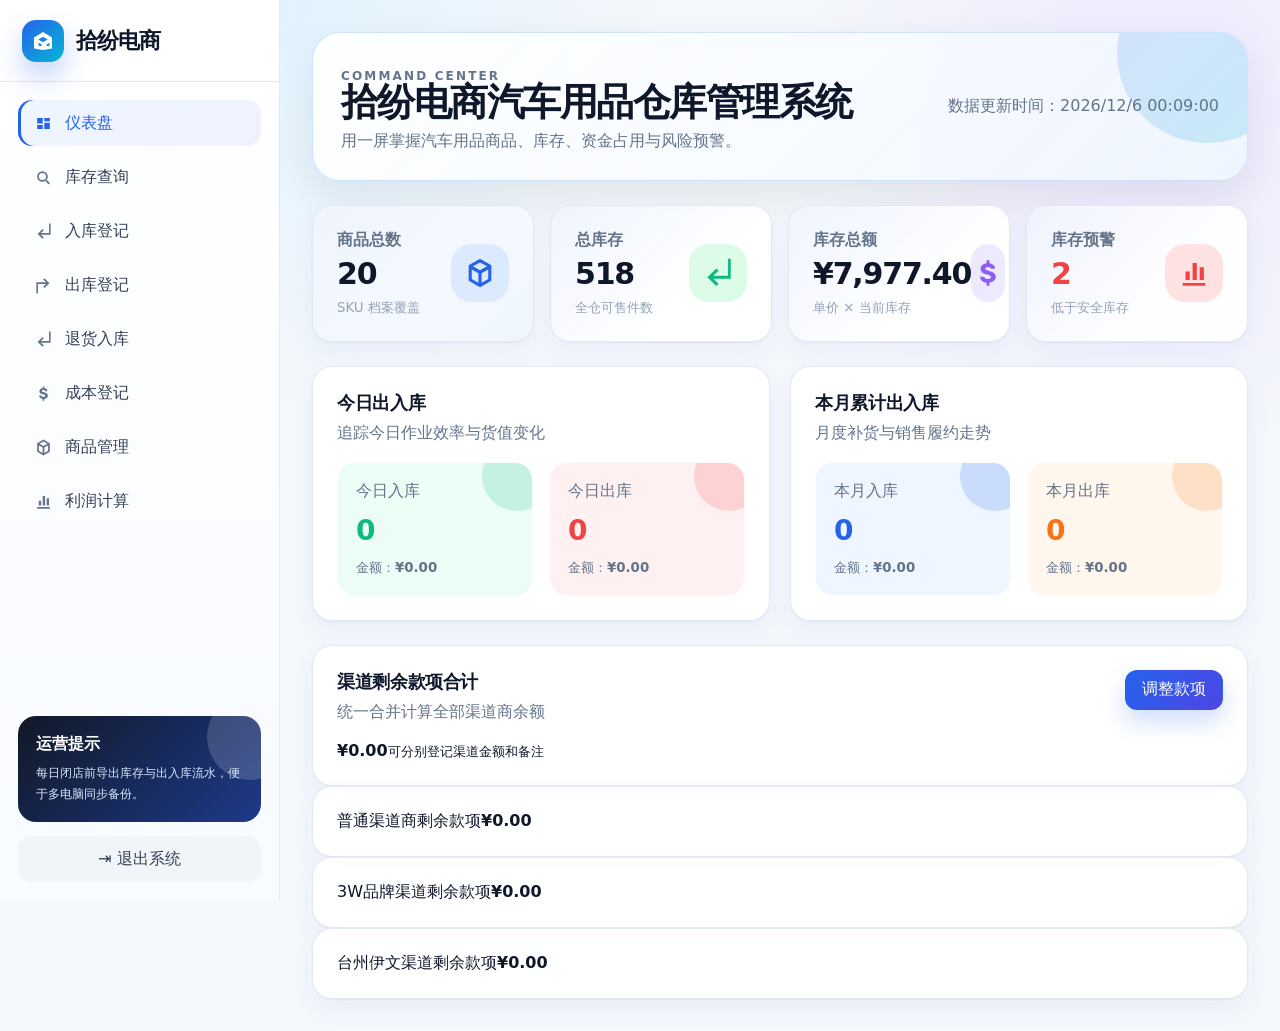
==== commit 3d4e27a5: "Add WeChat mini program version" ====
--- a/index.html
+++ b/index.html
@@ -3,170 +3,93 @@
   <head>
     <meta charset="UTF-8" />
     <meta name="viewport" content="width=device-width, initial-scale=1.0" />
-    <title>天猫店铺仓库管理系统</title>
-    <link rel="stylesheet" href="styles.css" />
+    <title>拾纷电商汽车用品仓库管理系统</title>
+    <link rel="stylesheet" href="styles.css?v=reference-v10" />
   </head>
-  <body>
+  <body data-app-version="reference-v10">
+    <svg aria-hidden="true" class="icon-sprite">
+      <symbol id="icon-logo" viewBox="0 0 24 24"><path d="M3 8.6 12 3l9 5.6v10.8L12 21l-9-1.6V8.6Zm4.2 1.9 4.8 2.7 4.8-2.7L12 7.7l-4.8 2.8Zm.4 3.2v3.1l3 0.5v-2.1l-3-1.5Zm8 1.5v2.1l3-.5v-3.1l-3 1.5Z"/></symbol>
+      <symbol id="icon-dashboard" viewBox="0 0 24 24"><path d="M4 5h7v7H4V5Zm9 0h7v4h-7V5ZM4 14h7v5H4v-5Zm9-3h7v8h-7v-8Z"/></symbol>
+      <symbol id="icon-search" viewBox="0 0 24 24"><path d="M10.7 4a6.7 6.7 0 1 1 0 13.4A6.7 6.7 0 0 1 10.7 4Zm0 2.2a4.5 4.5 0 1 0 0 9 4.5 4.5 0 0 0 0-9Zm5.5 9 4 4-1.6 1.6-4-4 1.6-1.6Z"/></symbol>
+      <symbol id="icon-in" viewBox="0 0 24 24"><path d="M19 5v12H8.8l3.6-3.6-1.6-1.6L4.5 18l6.3 6.2 1.6-1.6L8.8 19H21V5h-2Z" transform="translate(0 -3)"/></symbol>
+      <symbol id="icon-out" viewBox="0 0 24 24"><path d="M5 19V7h10.2l-3.6 3.6 1.6 1.6L19.5 6 13.2-.2l-1.6 1.6L15.2 5H3v14h2Z" transform="translate(0 3)"/></symbol>
+      <symbol id="icon-cost" viewBox="0 0 24 24"><path d="M13 3v2.1c2.3.4 4 1.7 4 3.9h-3c0-.8-.7-1.3-2-1.3-1.2 0-2 .5-2 1.2 0 .8.8 1.1 2.8 1.6 2.8.7 4.7 1.7 4.7 4.2 0 2.2-1.7 3.7-4.5 4.1V21h-2v-2.1c-2.7-.4-4.5-1.9-4.6-4.3h3c.1 1.1 1 1.7 2.5 1.7 1.5 0 2.3-.6 2.3-1.4 0-.8-.7-1.2-2.9-1.8-2.5-.6-4.5-1.5-4.5-4.1 0-2.1 1.7-3.5 4.2-3.9V3h2Z"/></symbol>
+      <symbol id="icon-box" viewBox="0 0 24 24"><path d="m12 2 8 4.5v11L12 22l-8-4.5v-11L12 2Zm0 2.5L7 7.3l5 2.8 5-2.8-5-2.8Zm-5.8 5v6.7l4.7 2.6v-6.7L6.2 9.5Zm11.6 0-4.7 2.6v6.7l4.7-2.6V9.5Z"/></symbol>
+      <symbol id="icon-report" viewBox="0 0 24 24"><path d="M4 19h16v2H4v-2Zm2-8h3v6H6v-6Zm5-6h3v12h-3V5Zm5 3h3v9h-3V8Z"/></symbol>
+      <symbol id="icon-export" viewBox="0 0 24 24"><path d="M11 4h2v8l3-3 1.4 1.4L12 15.8l-5.4-5.4L8 9l3 3V4ZM5 18h14v2H5v-2Z"/></symbol>
+      <symbol id="icon-plus" viewBox="0 0 24 24"><path d="M11 5h2v6h6v2h-6v6h-2v-6H5v-2h6V5Z"/></symbol>
+    </svg>
     <div class="app-shell">
-      <aside class="sidebar" aria-label="系统导航">
+      <aside class="sidebar" aria-label="仓库管理导航">
         <div class="brand">
-          <span class="brand-mark">猫</span>
-          <div>
-            <p>天猫店铺</p>
-            <strong>仓库管理系统</strong>
-          </div>
+          <span class="brand-icon" aria-hidden="true"><svg><use href="#icon-logo"></use></svg></span>
+          <div class="brand-copy"><strong>拾纷电商</strong></div>
         </div>
-        <nav>
-          <a href="#dashboard" class="active">数据仪表盘</a>
-          <a href="#manual-form">手动添加</a>
-          <a href="#batch-import">批量导入</a>
-          <a href="#inventory">库存列表</a>
-          <a href="#records">出入库记录</a>
+        <nav class="nav-list">
+          <button class="nav-item active" data-view="dashboard" type="button"><svg><use href="#icon-dashboard"></use></svg><span>仪表盘</span></button>
+          <button class="nav-item" data-view="inventory" type="button"><svg><use href="#icon-search"></use></svg><span>库存查询</span></button>
+          <button class="nav-item" data-view="stockIn" type="button"><svg><use href="#icon-in"></use></svg><span>入库登记</span></button>
+          <button class="nav-item" data-view="stockOut" type="button"><svg><use href="#icon-out"></use></svg><span>出库登记</span></button>
+          <button class="nav-item" data-view="returns" type="button"><svg><use href="#icon-in"></use></svg><span>退货入库</span></button>
+          <button class="nav-item" data-view="costs" type="button"><svg><use href="#icon-cost"></use></svg><span>成本登记</span></button>
+          <button class="nav-item" data-view="products" type="button"><svg><use href="#icon-box"></use></svg><span>商品管理</span></button>
+          <button class="nav-item" data-view="profits" type="button"><svg><use href="#icon-report"></use></svg><span>利润计算</span></button>
         </nav>
+        <div class="sidebar-card"><b>运营提示</b><span>每日闭店前导出库存与出入库流水，便于多电脑同步备份。</span></div>
+        <button class="logout" type="button">⇥ 退出系统</button>
       </aside>
 
-      <main>
-        <header class="hero">
-          <div>
-            <p class="eyebrow">Warehouse Control Center</p>
-            <h1>简洁清晰的店铺库存总览</h1>
-            <p>集中管理商品资料、成本、库存数量和每一次出入库流水。</p>
+      <main class="workspace">
+        <section class="view active" id="view-dashboard">
+          <div class="page-head hero-head"><div><p class="kicker">Command Center</p><h1>拾纷电商汽车用品仓库管理系统</h1><p>用一屏掌握汽车用品商品、库存、资金占用与风险预警。</p></div><span class="updated">数据更新时间：<span id="updatedAt"></span></span></div>
+          <div class="metric-grid four">
+            <article class="metric-card featured"><div><span>商品总数</span><strong id="dashProductCount">0</strong><small>SKU 档案覆盖</small></div><i class="icon blue"><svg><use href="#icon-box"></use></svg></i></article>
+            <article class="metric-card"><div><span>总库存</span><strong id="dashStockTotal">0</strong><small>全仓可售件数</small></div><i class="icon green"><svg><use href="#icon-in"></use></svg></i></article>
+            <article class="metric-card"><div><span>库存总额</span><strong id="dashInventoryValue">¥0.00</strong><small>单价 × 当前库存</small></div><i class="icon purple"><svg><use href="#icon-cost"></use></svg></i></article>
+            <article class="metric-card"><div><span>库存预警</span><strong class="danger-text" id="dashWarningCount">0</strong><small>低于安全库存</small></div><i class="icon red"><svg><use href="#icon-report"></use></svg></i></article>
           </div>
-          <button class="secondary" id="seedDemoBtn" type="button">载入演示数据</button>
-        </header>
-
-        <section id="dashboard" class="dashboard-grid" aria-label="数据仪表盘">
-          <article class="stat-card accent-red">
-            <span>SKU 数量</span>
-            <strong id="skuCount">0</strong>
-            <small>当前商品规格总数</small>
-          </article>
-          <article class="stat-card accent-blue">
-            <span>在库总数</span>
-            <strong id="stockTotal">0</strong>
-            <small>全部商品库存件数</small>
-          </article>
-          <article class="stat-card accent-green">
-            <span>库存成本</span>
-            <strong id="inventoryValue">¥0.00</strong>
-            <small>商品成本 × 在库数量</small>
-          </article>
-          <article class="stat-card accent-yellow">
-            <span>打包成本</span>
-            <strong id="packingValue">¥0.00</strong>
-            <small>打包成本 × 在库数量</small>
-          </article>
+          <div class="summary-row">
+            <article class="panel half"><div class="panel-title"><div><h2>今日出入库</h2><p>追踪今日作业效率与货值变化</p></div></div><div class="soft-grid"><div class="soft-card in"><span>今日入库</span><strong id="todayInQty">0</strong><small>金额：<b id="todayInAmount">¥0.00</b></small></div><div class="soft-card out"><span>今日出库</span><strong id="todayOutQty">0</strong><small>金额：<b id="todayOutAmount">¥0.00</b></small></div></div></article>
+            <article class="panel half"><div class="panel-title"><div><h2>本月累计出入库</h2><p>月度补货与销售履约走势</p></div></div><div class="soft-grid"><div class="soft-card month-in"><span>本月入库</span><strong id="monthInQty">0</strong><small>金额：<b id="monthInAmount">¥0.00</b></small></div><div class="soft-card month-out"><span>本月出库</span><strong id="monthOutQty">0</strong><small>金额：<b id="monthOutAmount">¥0.00</b></small></div></div></article>
+          </div>
+          <div class="channel-grid">
+            <article class="panel channel-total"><div class="panel-title"><div><h2>渠道剩余款项合计</h2><p>统一合并计算全部渠道商余额</p></div><button class="btn primary" id="adjustChannelBtn" type="button">调整款项</button></div><strong id="dashChannelFunds">¥0.00</strong><small id="dashChannelNote">可分别登记渠道金额和备注</small></article>
+            <article class="panel channel-card"><span>普通渠道商剩余款项</span><strong id="channelGeneralFunds">¥0.00</strong></article>
+            <article class="panel channel-card"><span>3W品牌渠道剩余款项</span><strong id="channelThreeWFunds">¥0.00</strong></article>
+            <article class="panel channel-card"><span>台州伊文渠道剩余款项</span><strong id="channelTaizhouFunds">¥0.00</strong></article>
+          </div>
         </section>
 
-        <section class="content-grid">
-          <article id="manual-form" class="panel">
-            <div class="panel-heading">
-              <div>
-                <p class="eyebrow">Manual Entry</p>
-                <h2>手动添加商品</h2>
-              </div>
-            </div>
-            <form id="productForm" class="product-form">
-              <label>
-                商品名称
-                <input name="name" required placeholder="例如：猫粮储存罐" />
-              </label>
-              <label>
-                商品规格
-                <input name="spec" required placeholder="例如：3L / 白色" />
-              </label>
-              <label>
-                商品成本（元）
-                <input name="cost" type="number" min="0" step="0.01" required placeholder="0.00" />
-              </label>
-              <label>
-                打包成本（元）
-                <input name="packingCost" type="number" min="0" step="0.01" required placeholder="0.00" />
-              </label>
-              <label>
-                在库数量
-                <input name="stock" type="number" min="0" step="1" required placeholder="0" />
-              </label>
-              <button type="submit">保存商品</button>
-            </form>
-          </article>
-
-          <article id="batch-import" class="panel">
-            <div class="panel-heading">
-              <div>
-                <p class="eyebrow">Batch Import</p>
-                <h2>批量添加商品</h2>
-              </div>
-              <button class="ghost" id="downloadTemplateBtn" type="button">下载模板</button>
-            </div>
-            <p class="hint">支持 CSV 文件，表头必须为：商品名称,商品规格,商品成本,打包成本,在库数量。</p>
-            <div class="upload-box">
-              <input id="csvInput" type="file" accept=".csv,text/csv" />
-              <span>选择 CSV 后会自动导入并合并同名同规格商品</span>
-            </div>
-            <textarea id="pasteArea" placeholder="也可粘贴 CSV 内容后点击导入"></textarea>
-            <button class="secondary full" id="pasteImportBtn" type="button">导入粘贴内容</button>
-          </article>
+        <section class="view" id="view-inventory">
+          <div class="page-head"><div><p class="kicker">Inventory Radar</p><h1>库存查询</h1><p>搜索、筛选并识别低库存风险。</p></div><button class="btn light" id="exportInventoryBtn" type="button"><svg><use href="#icon-export"></use></svg> 导出Excel</button></div>
+          <div class="metric-grid four compact"><article class="mini-metric"><i class="bubble blue"><svg><use href="#icon-box"></use></svg></i><div><span>商品总数</span><strong id="invProductCount">0</strong></div></article><article class="mini-metric"><i class="bubble green"><svg><use href="#icon-in"></use></svg></i><div><span>总库存量</span><strong id="invStockTotal">0</strong></div></article><article class="mini-metric"><i class="bubble blue"><svg><use href="#icon-cost"></use></svg></i><div><span>在库金额</span><strong id="invAmount">¥0.00</strong></div></article><article class="mini-metric"><i class="bubble red"><svg><use href="#icon-report"></use></svg></i><div><span>库存不足</span><strong id="invWarningCount">0</strong></div></article></div>
+          <div class="warning-box" id="warningBox"><strong>智能库存预警</strong><p>以下商品低于安全库存，请优先安排补货或调整销售节奏。</p><div id="warningTags"></div></div>
+          <div class="filter-card"><div class="filter-line"><input id="inventorySearch" type="search" placeholder="搜索商品名称、编码或规格分类..." /><select id="inventoryCategoryFilter" aria-label="按规格分类筛选"><option value="all">全部规格分类</option></select></div><div class="tabs"><button class="tab active" data-filter="all" type="button">全部 (<span id="tabAll">0</span>)</button><button class="tab" data-filter="normal" type="button">库存正常 (<span id="tabNormal">0</span>)</button><button class="tab" data-filter="low" type="button">库存不足 (<span id="tabLow">0</span>)</button></div></div>
+          <div class="table-card"><table><thead><tr><th>商品名称</th><th>规格分类</th><th>单位</th><th>单价</th><th>当前库存</th><th>库存金额</th><th>库存状态</th><th>操作</th></tr></thead><tbody id="inventoryBody"></tbody></table></div>
         </section>
 
-        <section id="inventory" class="panel wide-panel">
-          <div class="panel-heading responsive-heading">
-            <div>
-              <p class="eyebrow">Inventory</p>
-              <h2>商品库存列表</h2>
-            </div>
-            <div class="toolbar">
-              <input id="searchInput" type="search" placeholder="搜索商品名称或规格" />
-              <button class="ghost" id="exportBtn" type="button">导出 CSV</button>
-              <button class="danger" id="clearBtn" type="button">清空数据</button>
-            </div>
-          </div>
-          <div class="table-wrap">
-            <table>
-              <thead>
-                <tr>
-                  <th>商品名称</th>
-                  <th>商品规格</th>
-                  <th>商品成本</th>
-                  <th>打包成本</th>
-                  <th>在库数量</th>
-                  <th>入库</th>
-                  <th>出库</th>
-                  <th>操作</th>
-                </tr>
-              </thead>
-              <tbody id="inventoryBody"></tbody>
-            </table>
-          </div>
-          <p id="emptyState" class="empty-state">暂无商品，请先手动添加或批量导入。</p>
-        </section>
+        <section class="view" id="view-stockIn"><div class="page-head"><div><p class="kicker">Inbound Flow</p><h1>入库登记</h1><p>记录采购补货、批次、供应商与入库金额。</p></div><div class="actions"><button class="btn light" id="importStockInBtn" type="button">↥ 批量导入 CSV/XLSX</button><button class="btn light" id="exportStockInBtn" type="button"><svg><use href="#icon-export"></use></svg> 导出 Excel</button><button class="btn primary" id="addStockInBtn" type="button"><svg><use href="#icon-plus"></use></svg> 添加入库</button></div></div><div class="metric-grid three"><article class="metric-card small"><span>入库记录数</span><strong id="inRecordCount">0</strong><small>已归档批次</small></article><article class="metric-card small"><span>总入库数量</span><strong class="blue-text" id="inQtyTotal">0</strong><small>累计补货件数</small></article><article class="metric-card small"><span>总金额</span><strong class="green-text" id="inAmountTotal">¥0.00</strong><small>补货货值</small></article></div><div class="filter-card"><div class="filter-line"><input id="stockInSearch" type="search" placeholder="搜索商品名称..." /><select id="stockInCategoryFilter" aria-label="按规格分类筛选"><option value="all">全部规格分类</option></select></div><div class="date-row"><span>▣</span><input id="stockInStart" type="date" /><span>至</span><input id="stockInEnd" type="date" /></div></div><div class="table-card"><table><thead><tr><th><input id="stockInSelectAll" type="checkbox" /></th><th>商品</th><th>供应商</th><th>数量</th><th>单价</th><th>总金额</th><th>入库日期</th><th>操作员</th><th>备注</th><th>操作</th></tr></thead><tbody id="stockInBody"></tbody></table></div></section>
 
-        <section id="records" class="panel wide-panel">
-          <div class="panel-heading responsive-heading">
-            <div>
-              <p class="eyebrow">Records</p>
-              <h2>出入库记录</h2>
-            </div>
-            <button class="ghost" id="clearRecordsBtn" type="button">清空记录</button>
-          </div>
-          <div class="records-list" id="recordsList"></div>
-        </section>
+        <section class="view" id="view-stockOut"><div class="page-head"><div><p class="kicker">Outbound Flow</p><h1>出库登记</h1><p>记录销售发货、用途与库存扣减过程。</p></div><div class="actions"><button class="btn light" id="importStockOutBtn" type="button">↥ 批量导入 CSV/XLSX</button><button class="btn light" id="exportStockOutBtn" type="button"><svg><use href="#icon-export"></use></svg> 导出Excel</button><button class="btn primary" id="addStockOutBtn" type="button"><svg><use href="#icon-plus"></use></svg> 添加出库</button></div></div><div class="metric-grid two"><article class="metric-card small"><span>出库记录数</span><strong id="outRecordCount">0</strong><small>履约流水</small></article><article class="metric-card small"><span>总出库数量</span><strong class="red-text" id="outQtyTotal">0</strong><small>累计扣减件数</small></article></div><div class="filter-card"><div class="filter-line"><input id="stockOutSearch" type="search" placeholder="搜索商品名称..." /><select id="stockOutCategoryFilter" aria-label="按规格分类筛选"><option value="all">全部规格分类</option></select></div><div class="date-row"><span>▣</span><input id="stockOutStart" type="date" /><span>至</span><input id="stockOutEnd" type="date" /></div></div><div class="table-card"><table><thead><tr><th><input type="checkbox" /></th><th>出库日期</th><th>商品</th><th>数量</th><th>用途</th><th>操作</th></tr></thead><tbody id="stockOutBody"></tbody></table></div></section>
+
+        <section class="view" id="view-returns"><div class="page-head"><div><p class="kicker">Return Inbound</p><h1>退货入库</h1><p>登记退货订单、物流单号、物流公司、退款创建时间和备注。</p></div><div class="actions"><button class="btn light" id="importReturnsBtn" type="button">↥ 批量导入 CSV/XLSX</button><button class="btn light" id="exportReturnsBtn" type="button"><svg><use href="#icon-export"></use></svg> 导出Excel</button><button class="btn primary" id="addReturnBtn" type="button"><svg><use href="#icon-plus"></use></svg> 添加退货入库</button></div></div><div class="metric-grid three"><article class="metric-card small"><span>退货记录数</span><strong id="returnRecordCount">0</strong><small>已登记退货单</small></article><article class="metric-card small"><span>退货入库数量</span><strong class="blue-text" id="returnQtyTotal">0</strong><small>累计退回件数</small></article><article class="metric-card small"><span>涉及订单数</span><strong id="returnOrderCount">0</strong><small>去重订单号</small></article></div><div class="filter-card"><input id="returnSearch" type="search" placeholder="搜索订单号、物流公司、物流单号、商品或备注..." /><div class="date-row"><span>▣</span><input id="returnStart" type="date" /><span>至</span><input id="returnEnd" type="date" /></div></div><div class="table-card"><table><thead><tr><th>退货日期</th><th>退款创建时间</th><th>订单号</th><th>物流公司</th><th>物流单号</th><th>物品名称</th><th>物品数量</th><th>操作人</th><th>备注</th><th>操作</th></tr></thead><tbody id="returnBody"></tbody></table></div></section>
+
+        <section class="view" id="view-costs"><div class="page-head"><div><p class="kicker">Cost Ledger</p><h1>成本登记</h1><p>把采购、快递、代发和其他成本纳入统一台账。</p></div><div class="actions"><button class="btn light" id="exportCostsBtn" type="button"><svg><use href="#icon-export"></use></svg> 导出Excel</button><button class="btn primary" id="addCostBtn" type="button"><svg><use href="#icon-plus"></use></svg> 添加成本</button></div></div><div class="metric-grid four"><article class="metric-card small"><span>总成本</span><strong class="red-text" id="costTotal">¥0.00</strong><small>全部成本合计</small></article><article class="metric-card small"><span>采购成本</span><strong id="purchaseCost">¥0.00</strong><small>进货采购支出</small></article><article class="metric-card small"><span>快递成本</span><strong id="expressCost">¥0.00</strong><small>物流履约费用</small></article><article class="metric-card small"><span>代发成本</span><strong id="agencyCost">¥0.00</strong><small>供应链代发</small></article><article class="metric-card small"><span>其他成本</span><strong id="otherCost">¥0.00</strong><small>杂项费用</small></article></div><div class="filter-card"><select id="costTypeFilter"><option value="all">全部成本类型</option><option value="采购成本">采购成本</option><option value="快递成本">快递成本</option><option value="代发成本">代发成本</option><option value="其他成本">其他成本</option></select></div><div class="table-card"><table><thead><tr><th><input type="checkbox" /></th><th>成本类型</th><th>金额</th><th>日期</th><th>操作员</th><th>说明</th><th>操作</th></tr></thead><tbody id="costBody"></tbody></table></div></section>
+
+        <section class="view" id="view-products"><div class="page-head"><div><p class="kicker">Product Studio</p><h1>商品管理</h1><p>维护商品档案、规格分类、价格、安全库存和启用状态。</p></div><div class="actions"><button class="btn light" id="importProductsBtn" type="button">↥ 批量添加商品</button><button class="btn light" id="exportProductsBtn" type="button"><svg><use href="#icon-export"></use></svg> 导出Excel</button><button class="btn primary" id="addProductBtn" type="button"><svg><use href="#icon-plus"></use></svg> 添加商品</button></div></div><div class="filter-card"><div class="filter-line"><input id="productSearch" type="search" placeholder="搜索商品名称、编码或规格分类..." /><select id="productCategoryFilter" aria-label="按规格分类筛选"><option value="all">全部规格分类</option></select></div></div><div class="table-card"><table><thead><tr><th>商品名称</th><th>规格分类</th><th>单位</th><th>单价</th><th>当前库存</th><th>状态</th><th>操作</th></tr></thead><tbody id="productBody"></tbody></table></div></section>
+
+        <section class="view" id="view-profits"><div class="page-head"><div><p class="kicker">Profit Center</p><h1>利润计算</h1><p>销售、采购、费用和人工调整全部可登记、可编辑、可导出。</p></div><div class="actions"><button class="btn light" id="exportProfitsBtn" type="button"><svg><use href="#icon-export"></use></svg> 导出Excel</button><button class="btn primary" id="addProfitAdjustBtn" type="button"><svg><use href="#icon-plus"></use></svg> 登记利润调整</button></div></div><div class="metric-grid four"><article class="mini-metric"><i class="bubble blue"><svg><use href="#icon-out"></use></svg></i><div><span>销售收入</span><strong id="profitRevenue">¥0.00</strong><small id="profitRevenueBase">自动 + 手动</small></div></article><article class="mini-metric"><i class="bubble yellow"><svg><use href="#icon-in"></use></svg></i><div><span>入库采购成本</span><strong id="profitPurchaseCost">¥0.00</strong><small id="profitPurchaseBase">入库单价 × 数量</small></div></article><article class="mini-metric"><i class="bubble red"><svg><use href="#icon-cost"></use></svg></i><div><span>费用成本</span><strong id="profitExpenseCost">¥0.00</strong><small id="profitExpenseBase">成本登记 + 手动</small></div></article><article class="mini-metric"><i class="bubble green"><svg><use href="#icon-report"></use></svg></i><div><span>预估利润</span><strong id="profitNet">¥0.00</strong><small>收入 - 成本</small></div></article></div><div class="table-card"><table><thead><tr><th>商品名称</th><th>出库数量</th><th>销售金额</th><th>入库数量</th><th>入库成本</th><th>退货数量</th><th>预估毛利</th><th>操作</th></tr></thead><tbody id="profitBody"></tbody></table></div><div class="table-card profit-ledger"><div class="panel-title"><div><h2>利润调整登记</h2><p>用于补登记差价、退款、优惠、人工成本或其他影响利润的金额。</p></div></div><table><thead><tr><th>类型</th><th>金额</th><th>日期</th><th>关联商品</th><th>备注</th><th>操作</th></tr></thead><tbody id="profitAdjustBody"></tbody></table></div></section>
       </main>
     </div>
 
-    <template id="inventoryRowTemplate">
-      <tr>
-        <td data-label="商品名称" class="name"></td>
-        <td data-label="商品规格" class="spec"></td>
-        <td data-label="商品成本" class="cost"></td>
-        <td data-label="打包成本" class="packingCost"></td>
-        <td data-label="在库数量" class="stock badge-cell"></td>
-        <td data-label="入库"><button class="mini inbound" type="button">入库</button></td>
-        <td data-label="出库"><button class="mini outbound" type="button">出库</button></td>
-        <td data-label="操作"><button class="mini danger delete" type="button">删除</button></td>
-      </tr>
-    </template>
+    <dialog id="productDialog"><form method="dialog" id="productForm" class="dialog-card"><h2 id="productDialogTitle">添加商品</h2><input type="hidden" name="id" /><label>商品名称<input name="name" required placeholder="例如：腰靠-米白色" /></label><label>规格分类<select name="category" required></select></label><label>单位<input name="unit" required value="个" /></label><label>单价<input name="price" required type="number" min="0" step="0.01" /></label><label>当前库存<input name="stock" required type="number" min="0" step="1" /></label><label>预警库存<input name="warning" required type="number" min="0" step="1" value="10" /></label><menu><button class="btn light" value="cancel" type="button" data-close>取消</button><button class="btn primary" value="default">保存</button></menu></form></dialog>
+    <dialog id="movementDialog"><form method="dialog" id="movementForm" class="dialog-card"><h2 id="movementTitle">添加入库</h2><input type="hidden" name="type" /><input type="hidden" name="id" /><label>商品<select name="productId" required></select></label><label id="batchLabel">批次号<input name="batch" placeholder="000" /></label><label id="supplierLabel">供应商<input name="supplier" placeholder="供应商名称" /></label><label id="movementPriceLabel">入库单价<input name="price" type="number" min="0" step="0.01" /></label><label>数量<input name="quantity" required type="number" min="1" step="1" /></label><label>日期<input name="date" required type="date" /></label><label>用途/备注<input name="purpose" placeholder="例如：日常销售/补货" /></label><menu><button class="btn light" value="cancel" type="button" data-close>取消</button><button class="btn primary" value="default">保存</button></menu></form></dialog>
+    <dialog id="costDialog"><form method="dialog" id="costForm" class="dialog-card"><h2>添加成本</h2><label>成本类型<select name="type"><option>采购成本</option><option>快递成本</option><option>代发成本</option><option>其他成本</option></select></label><label>金额<input name="amount" required type="number" min="0" step="0.01" /></label><label>日期<input name="date" required type="date" /></label><label>说明<input name="note" placeholder="例如：汽车坐垫单片代发" /></label><menu><button class="btn light" value="cancel" type="button" data-close>取消</button><button class="btn primary" value="default">保存</button></menu></form></dialog>
+    <dialog id="channelDialog"><form method="dialog" id="channelForm" class="dialog-card"><h2>调整渠道商剩余款项</h2><label>渠道<select name="channel"><option value="general">普通渠道商</option><option value="threeW">3W品牌渠道</option><option value="taizhouYiwen">台州伊文渠道</option></select></label><label>调整方式<select name="mode"><option value="add">增加金额</option><option value="set">改为指定金额</option></select></label><label>金额<input name="amount" required type="number" min="0" step="0.01" /></label><label>备注<input name="note" placeholder="例如：渠道商充值/扣款调整" /></label><menu><button class="btn light" value="cancel" type="button" data-close>取消</button><button class="btn primary" value="default">保存</button></menu></form></dialog>
+    <dialog id="profitAdjustDialog"><form method="dialog" id="profitAdjustForm" class="dialog-card"><h2 id="profitAdjustTitle">登记利润调整</h2><input type="hidden" name="id" /><label>调整类型<select name="type"><option value="revenue">销售收入调整</option><option value="purchase">入库采购成本调整</option><option value="expense">费用成本调整</option></select></label><label>关联商品<select name="productId"><option value="">不关联商品</option></select></label><label>金额<input name="amount" required type="number" step="0.01" /></label><label>日期<input name="date" required type="date" /></label><label>备注<input name="note" placeholder="例如：售价差额/采购差额/人工费用" /></label><menu><button class="btn light" value="cancel" type="button" data-close>取消</button><button class="btn primary" value="default">保存</button></menu></form></dialog>
+    <dialog id="returnDialog"><form method="dialog" id="returnForm" class="dialog-card"><h2 id="returnDialogTitle">添加退货入库</h2><input type="hidden" name="id" /><label>退货日期<input name="returnDate" required type="date" /></label><label>退款创建时间<input name="refundCreatedAt" required type="date" /></label><label>订单号<input name="orderNo" required placeholder="例如：TM20260528001" /></label><label>物流公司<input name="logisticsCompany" required placeholder="例如：顺丰速运" /></label><label>物流单号<input name="trackingNo" required placeholder="例如：SF1234567890" /></label><label>物品名称<select name="productId" required></select></label><label>物品数量<input name="quantity" required type="number" min="1" step="1" /></label><label>操作人<input name="operator" required value="陈" /></label><label>备注<input name="note" placeholder="例如：尺码不合适/客户退回" /></label><menu><button class="btn light" value="cancel" type="button" data-close>取消</button><button class="btn primary" value="default">保存</button></menu></form></dialog>
 
-    <script src="app.js"></script>
+    <input id="csvFileInput" type="file" accept=".csv,.xlsx,text/csv,application/vnd.openxmlformats-officedocument.spreadsheetml.sheet" hidden />
+    <script src="app.js?v=reference-v10"></script>
   </body>
 </html>
--- a/styles.css
+++ b/styles.css
@@ -1,455 +1,217 @@
 :root {
   color-scheme: light;
-  --bg: #f6f7fb;
-  --panel: #ffffff;
-  --text: #172033;
-  --muted: #667085;
-  --line: #e5e7ef;
-  --red: #ff4d4f;
-  --red-dark: #d9363e;
-  --blue: #2f80ed;
-  --green: #13a56b;
-  --yellow: #f5a623;
-  --shadow: 0 18px 45px rgba(17, 24, 39, 0.08);
+  --bg: #f4f7fb;
+  --panel: rgba(255, 255, 255, 0.92);
+  --text: #0f172a;
+  --muted: #64748b;
+  --line: #e2e8f0;
+  --blue: #2563eb;
+  --cyan: #06b6d4;
+  --green: #10b981;
+  --red: #ef4444;
+  --orange: #f97316;
+  --purple: #8b5cf6;
+  --ink: #111827;
+  --shadow: 0 16px 40px rgba(15, 23, 42, 0.08);
+  --soft-shadow: 0 1px 2px rgba(15, 23, 42, 0.05), 0 10px 26px rgba(37, 99, 235, 0.05);
   font-family: Inter, "PingFang SC", "Microsoft YaHei", system-ui, sans-serif;
 }
 
-* {
-  box-sizing: border-box;
+* { box-sizing: border-box; }
+body { margin: 0; background: radial-gradient(circle at 20% 0%, #e0f2fe 0, transparent 28%), radial-gradient(circle at 90% 10%, #ede9fe 0, transparent 24%), var(--bg); color: var(--text); }
+button, input, select { font: inherit; }
+button { cursor: pointer; }
+svg { fill: currentColor; height: 1em; width: 1em; }
+.icon-sprite { height: 0; position: absolute; width: 0; }
+
+.app-shell { display: grid; grid-template-columns: 280px 1fr; min-height: 100vh; }
+.sidebar { background: linear-gradient(180deg, #ffffff 0%, #f8fbff 100%); border-right: 1px solid rgba(226, 232, 240, 0.9); display: flex; flex-direction: column; height: 100vh; left: 0; padding: 0 18px 18px; position: sticky; top: 0; }
+.brand { align-items: center; border-bottom: 1px solid var(--line); display: grid; gap: 12px; grid-template-columns: 42px 1fr; min-height: 82px; margin: 0 -18px 18px; padding: 0 22px; }
+.brand-icon { align-items: center; background: linear-gradient(135deg, var(--blue), var(--cyan)); border-radius: 14px; box-shadow: 0 14px 28px rgba(37, 99, 235, 0.28); color: white; display: inline-flex; font-size: 24px; height: 42px; justify-content: center; width: 42px; }
+.brand-copy strong { display: block; font-size: 22px; letter-spacing: -0.04em; line-height: 1.05; }
+.version-pill { background: #eaf2ff; border: 1px solid #bfdbfe; border-radius: 999px; color: var(--blue); font-size: 12px; font-weight: 800; padding: 5px 9px; white-space: nowrap; }
+.version-text { color: var(--blue); }
+.nav-list { display: grid; gap: 8px; }
+.nav-item, .logout { align-items: center; background: transparent; border: 0; border-radius: 14px; color: #334155; display: flex; gap: 12px; min-height: 46px; padding: 0 16px; text-align: left; transition: 0.2s ease; }
+.nav-item svg { color: #64748b; font-size: 19px; }
+.nav-item.active, .nav-item:hover { background: linear-gradient(135deg, #eff6ff, #eef2ff); box-shadow: inset 3px 0 0 var(--blue); color: var(--blue); }
+.nav-item.active svg, .nav-item:hover svg { color: var(--blue); }
+.sidebar-card { background: linear-gradient(135deg, #111827, #1e3a8a); border-radius: 18px; color: white; margin-top: auto; padding: 18px; position: relative; overflow: hidden; }
+.sidebar-card::after { background: rgba(255,255,255,.16); border-radius: 999px; content: ""; height: 86px; position: absolute; right: -32px; top: -22px; width: 86px; }
+.sidebar-card b, .sidebar-card span { display: block; position: relative; z-index: 1; }
+.sidebar-card span { color: #dbeafe; font-size: 12px; line-height: 1.7; margin-top: 8px; }
+.logout { background: #f1f5f9; justify-content: center; margin-top: 14px; }
+.workspace { min-width: 0; padding: 32px; }
+.view { display: none; }
+.view.active { display: block; }
+
+.page-head { align-items: center; display: flex; justify-content: space-between; gap: 18px; margin-bottom: 24px; }
+.hero-head { background: linear-gradient(135deg, rgba(255,255,255,.95), rgba(239,246,255,.92)); border: 1px solid rgba(191, 219, 254, .75); border-radius: 28px; box-shadow: var(--shadow); padding: 28px; position: relative; overflow: hidden; }
+.hero-head::after { background: linear-gradient(135deg, rgba(37,99,235,.15), rgba(6,182,212,.18)); border-radius: 999px; content: ""; height: 180px; position: absolute; right: -50px; top: -70px; width: 180px; }
+.kicker { color: var(--blue); font-size: 12px; font-weight: 900; letter-spacing: .18em; margin: 0 0 8px; text-transform: uppercase; }
+h1 { font-size: clamp(26px, 3vw, 38px); letter-spacing: -0.04em; line-height: 1.05; margin: 0; }
+h2 { font-size: 18px; letter-spacing: -0.02em; margin: 0; }
+.page-head p, .panel-title p { color: var(--muted); margin: 8px 0 0; }
+.updated { color: var(--muted); position: relative; z-index: 1; white-space: nowrap; }
+.actions { display: flex; flex-wrap: wrap; gap: 10px; }
+
+.btn { align-items: center; border: 1px solid var(--line); border-radius: 12px; display: inline-flex; gap: 8px; min-height: 40px; padding: 0 16px; transition: .18s ease; }
+.btn.primary { background: linear-gradient(135deg, var(--blue), #4f46e5); border-color: transparent; box-shadow: 0 12px 24px rgba(37, 99, 235, .22); color: #fff; }
+.btn.light { background: rgba(255,255,255,.9); color: #334155; }
+.btn:hover, .tab:hover, .link-btn:hover { transform: translateY(-1px); }
+.icon-btn { background: transparent; border: 0; color: #64748b; font-size: 20px; }
+
+.metric-grid { display: grid; gap: 16px; margin-bottom: 24px; }
+.metric-grid.four { grid-template-columns: repeat(4, minmax(0, 1fr)); }
+.metric-grid.five { grid-template-columns: repeat(5, minmax(0, 1fr)); }
+.metric-grid.three { grid-template-columns: repeat(3, minmax(0, 1fr)); }
+.metric-grid.two { grid-template-columns: repeat(2, minmax(0, 1fr)); }
+.metric-card, .mini-metric, .panel, .filter-card, .table-card, .report-tabs { background: var(--panel); border: 1px solid rgba(226, 232, 240, .9); border-radius: 20px; box-shadow: var(--soft-shadow); backdrop-filter: blur(12px); }
+.metric-card { align-items: center; display: flex; justify-content: space-between; min-height: 116px; overflow: hidden; padding: 24px; position: relative; }
+.metric-card::before { background: linear-gradient(135deg, rgba(37,99,235,.08), transparent 65%); content: ""; inset: 0; opacity: .9; position: absolute; }
+.metric-card > * { position: relative; z-index: 1; }
+.metric-card.featured { background: linear-gradient(135deg, #ffffff, #eff6ff); }
+.metric-card.small { align-items: flex-start; display: block; min-height: 96px; }
+.metric-card span, .mini-metric span { color: var(--muted); display: block; font-weight: 700; margin-bottom: 8px; }
+.metric-card strong, .mini-metric strong { display: block; font-size: 30px; letter-spacing: -0.04em; line-height: 1; }
+.metric-card small { color: #94a3b8; display: block; margin-top: 10px; }
+.icon { align-items: center; border-radius: 20px; display: inline-flex; font-size: 34px; height: 58px; justify-content: center; width: 58px; }
+.icon.blue { background: #dbeafe; color: var(--blue); } .icon.green { background: #dcfce7; color: var(--green); } .icon.red { background: #fee2e2; color: var(--red); } .icon.purple { background: #ede9fe; color: var(--purple); }
+.blue, .blue-text { color: var(--blue); } .green, .green-text { color: var(--green); } .red, .red-text, .danger-text { color: var(--red); } .purple { color: var(--purple); }
+.mini-metric { align-items: center; display: flex; gap: 14px; min-height: 92px; padding: 20px; }
+.bubble { align-items: center; border-radius: 16px; display: inline-flex; font-style: normal; height: 44px; justify-content: center; width: 44px; }
+.bubble.blue { background: #dbeafe; color: var(--blue); } .bubble.green { background: #dcfce7; color: var(--green); } .bubble.red { background: #fee2e2; color: var(--red); } .bubble.yellow { background: #fef3c7; color: #d97706; }
+
+.summary-row { display: grid; gap: 20px; grid-template-columns: 1fr 1fr; margin-bottom: 24px; }
+.panel { padding: 24px; }
+.panel-title { align-items: flex-start; display: flex; justify-content: space-between; margin-bottom: 18px; }
+.soft-grid { display: grid; gap: 16px; grid-template-columns: 1fr 1fr; }
+.soft-card { border: 1px solid rgba(255,255,255,.6); border-radius: 18px; overflow: hidden; padding: 18px; position: relative; }
+.soft-card::after { border-radius: 999px; content: ""; height: 70px; opacity: .18; position: absolute; right: -20px; top: -22px; width: 70px; }
+.soft-card span, .soft-card small { color: var(--muted); display: block; }
+.soft-card strong { display: block; font-size: 28px; letter-spacing: -0.04em; margin: 12px 0; }
+.soft-card.in { background: #ecfdf5; color: var(--green); } .soft-card.in::after { background: var(--green); }
+.soft-card.out { background: #fff1f2; color: var(--red); } .soft-card.out::after { background: var(--red); }
+.soft-card.month-in { background: #eff6ff; color: var(--blue); } .soft-card.month-in::after { background: var(--blue); }
+.soft-card.month-out { background: #fff7ed; color: var(--orange); } .soft-card.month-out::after { background: var(--orange); }
+.chart-grid { display: grid; gap: 24px; grid-template-columns: repeat(3, minmax(0, 1fr)); }
+.bar-chart { height: 300px; padding: 8px 4px; }
+.bar-row { align-items: center; display: grid; gap: 10px; grid-template-columns: 110px 1fr 82px; margin: 16px 0; }
+.bar-label { color: #475569; overflow: hidden; text-overflow: ellipsis; white-space: nowrap; }
+.bar-track { background-image: linear-gradient(to right, rgba(148,163,184,.3) 1px, transparent 1px); background-size: 25% 100%; border: 1px dashed #cbd5e1; border-radius: 999px; height: 34px; overflow: hidden; }
+.bar-fill { background: linear-gradient(90deg, var(--blue), var(--cyan)); border-radius: inherit; height: 100%; }
+.bar-value { color: #64748b; text-align: right; }
+.empty-chart { align-items: center; color: var(--muted); display: flex; height: 300px; justify-content: center; }
+
+.warning-box { background: linear-gradient(135deg, #fff7ed, #fff1f2); border: 1px solid #fecaca; border-radius: 20px; color: var(--red); margin-bottom: 24px; padding: 20px; }
+.warning-box.hidden { display: none; }
+.warning-box strong { display: block; font-size: 18px; }
+.warning-box p { color: #9f1239; margin: 8px 0 0; }
+#warningTags { display: flex; flex-wrap: wrap; gap: 8px; margin-top: 14px; }
+.warn-tag { background: rgba(254, 226, 226, .9); border: 1px solid #fecaca; border-radius: 999px; color: #dc2626; padding: 7px 12px; }
+.filter-card { margin-bottom: 24px; padding: 16px; }
+input, select { background: #fff; border: 1px solid #cfd8e3; border-radius: 12px; height: 42px; outline: none; padding: 0 14px; transition: .18s ease; }
+input:focus, select:focus { border-color: var(--blue); box-shadow: 0 0 0 4px rgba(37, 99, 235, .12); }
+.filter-card input[type="search"] { width: 100%; }
+.filter-line { align-items: center; display: grid; gap: 12px; grid-template-columns: minmax(220px, 1fr) 190px; }
+.filter-line select { min-width: 170px; }
+.tabs { display: flex; flex-wrap: wrap; gap: 8px; margin-top: 16px; }
+.tab { background: #f8fafc; border: 1px solid var(--line); border-radius: 999px; color: #334155; height: 38px; padding: 0 18px; transition: .18s ease; }
+.tab.active { background: linear-gradient(135deg, var(--blue), #4f46e5); border-color: transparent; box-shadow: 0 10px 18px rgba(37,99,235,.18); color: #fff; }
+.date-row { align-items: center; display: flex; flex-wrap: wrap; gap: 10px; margin-top: 16px; }
+.date-row.right { margin: 0 0 0 auto; }
+
+.table-card { overflow-x: auto; }
+table { border-collapse: separate; border-spacing: 0; min-width: 980px; width: 100%; }
+th, td { border-bottom: 1px solid var(--line); padding: 16px 24px; text-align: left; white-space: nowrap; }
+th { background: #f8fafc; color: #64748b; font-size: 13px; font-weight: 800; letter-spacing: .02em; }
+td { height: 62px; }
+tbody tr { transition: .16s ease; }
+tbody tr:hover { background: #f8fbff; }
+.product-title strong { display: block; }
+.product-title small { color: var(--muted); display: block; margin-top: 5px; }
+.money { color: var(--blue); font-weight: 700; }
+.stock-cell { align-items: center; display: flex; gap: 8px; }
+.stock-bar { background: #e5e7eb; border-radius: 999px; height: 8px; overflow: hidden; width: 104px; }
+.stock-bar span { background: linear-gradient(90deg, #22c55e, #06b6d4); display: block; height: 100%; }
+.badge { border-radius: 999px; display: inline-flex; font-weight: 800; padding: 5px 10px; }
+.badge.ok { background: #dcfce7; color: #15803d; }
+.badge.low { background: #fee2e2; color: #dc2626; }
+.action-row { display: inline-flex; gap: 6px; }
+.link-btn, .delete-btn { background: transparent; border: 0; border-radius: 9px; padding: 7px 8px; transition: .18s ease; }
+.link-btn { color: var(--blue); } .link-btn:hover { background: #eff6ff; }
+.delete-btn { color: var(--red); } .delete-btn:hover { background: #fef2f2; }
+.cost-chip { background: #dbeafe; border-radius: 999px; color: #1d4ed8; font-weight: 800; padding: 6px 11px; }
+
+.report-tabs { align-items: center; display: flex; flex-wrap: wrap; gap: 10px; margin-bottom: 24px; padding: 16px; }
+.chart-panel { margin-bottom: 24px; }
+#trendCanvas { height: 300px; max-width: 100%; width: 100%; }
+.empty-frame, .top-frame { background: repeating-linear-gradient(45deg, #f8fafc, #f8fafc 10px, #ffffff 10px, #ffffff 20px); border: 1px dashed #cbd5e1; border-radius: 18px; min-height: 260px; margin: 10px auto 24px; width: 92%; }
+.top-frame { background: #fff; border-style: solid; display: grid; gap: 12px; padding: 18px; }
+.top-row { align-items: center; display: grid; gap: 10px; grid-template-columns: 130px 1fr 1fr 54px; }
+.outbound-only .top-row { grid-template-columns: 180px 1fr 64px; padding: 8px 0; }
+.top-row span { color: #475569; overflow: hidden; text-overflow: ellipsis; white-space: nowrap; }
+.top-row b, .top-row i { border-radius: 999px; display: block; height: 12px; min-width: 4px; }
+.outbound-only .top-row i { box-shadow: 0 8px 18px rgba(239, 68, 68, .18); height: 14px; }
+.top-row b { background: linear-gradient(90deg, #10b981, #34d399); justify-self: end; }
+.top-row i { background: linear-gradient(90deg, #f87171, #ef4444); justify-self: start; }
+.top-row em { color: var(--muted); font-style: normal; text-align: right; }
+.legend { color: var(--muted); text-align: center; }
+.green-dot, .red-dot { border-radius: 999px; display: inline-block; height: 12px; margin: 0 5px 0 16px; width: 12px; }
+.green-dot { background: #10b981; } .red-dot { background: #ef4444; }
+
+dialog { border: 0; border-radius: 22px; box-shadow: 0 28px 90px rgba(15, 23, 42, .28); padding: 0; width: min(560px, calc(100vw - 32px)); }
+dialog::backdrop { background: rgba(15, 23, 42, .42); backdrop-filter: blur(5px); }
+.dialog-card { display: grid; gap: 14px; padding: 26px; }
+.dialog-card h2 { margin-bottom: 4px; }
+.dialog-card label { color: var(--muted); display: grid; gap: 7px; font-weight: 700; }
+.dialog-card menu { display: flex; gap: 10px; justify-content: flex-end; margin: 8px 0 0; padding: 0; }
+
+@media (max-width: 1200px) { .metric-grid.five, .metric-grid.four, .chart-grid, .channel-grid { grid-template-columns: repeat(2, minmax(0, 1fr)); } .summary-row { grid-template-columns: 1fr; } }
+@media (max-width: 760px) { .filter-line { grid-template-columns: 1fr; } .app-shell { grid-template-columns: 1fr; } .sidebar { height: auto; position: static; } .workspace { padding: 18px; } .page-head, .actions, .report-tabs { align-items: stretch; flex-direction: column; } .metric-grid.five, .metric-grid.four, .metric-grid.three, .metric-grid.two, .chart-grid, .channel-grid, .soft-grid { grid-template-columns: 1fr; } .updated { white-space: normal; } }
+
+/* 手机网页端适配：顶部横向导航、紧凑卡片和可滑动表格 */
+@media (max-width: 900px) {
+  body { background-attachment: fixed; }
+  .app-shell { display: block; min-height: 100vh; }
+  .sidebar { border-bottom: 1px solid rgba(226, 232, 240, .95); border-right: 0; height: auto; padding: 0 12px 12px; position: sticky; top: 0; z-index: 20; }
+  .brand { grid-template-columns: 38px 1fr; min-height: 64px; margin: 0 -12px 10px; padding: 0 16px; }
+  .brand-icon { border-radius: 12px; font-size: 21px; height: 38px; width: 38px; }
+  .brand-copy strong { font-size: 18px; }
+  .nav-list { display: flex; gap: 8px; margin: 0 -4px; overflow-x: auto; padding: 4px 4px 8px; scrollbar-width: none; }
+  .nav-list::-webkit-scrollbar { display: none; }
+  .nav-item { flex: 0 0 auto; min-height: 40px; padding: 0 13px; white-space: nowrap; }
+  .nav-item.active, .nav-item:hover { box-shadow: inset 0 -3px 0 var(--blue); }
+  .sidebar-card, .logout { display: none; }
+  .workspace { padding: 18px; }
+  .table-card { -webkit-overflow-scrolling: touch; border-radius: 16px; }
+  table { min-width: 860px; }
+  th, td { padding: 13px 16px; }
 }
 
-body {
-  margin: 0;
-  background: var(--bg);
-  color: var(--text);
+@media (max-width: 640px) {
+  body { font-size: 14px; }
+  .workspace { padding: 14px; }
+  .page-head, .hero-head { border-radius: 20px; padding: 18px; }
+  .page-head { align-items: stretch; flex-direction: column; }
+  h1 { font-size: 28px; }
+  h2 { font-size: 16px; }
+  .updated { white-space: normal; }
+  .actions { display: grid; grid-template-columns: 1fr; width: 100%; }
+  .btn { justify-content: center; width: 100%; }
+  .metric-card, .mini-metric, .panel, .filter-card, .table-card { border-radius: 16px; }
+  .metric-card { min-height: 96px; padding: 18px; }
+  .metric-card strong, .mini-metric strong { font-size: 26px; }
+  .summary-row, .soft-grid { grid-template-columns: 1fr; }
+  .channel-total .panel-title { gap: 12px; flex-direction: column; }
+  .channel-total strong { font-size: 30px; }
+  .filter-card { padding: 14px; }
+  .date-row { align-items: stretch; display: grid; grid-template-columns: 1fr; }
+  input, select { min-height: 44px; width: 100%; }
+  .tabs { overflow-x: auto; padding-bottom: 4px; flex-wrap: nowrap; }
+  .tab { flex: 0 0 auto; }
+  dialog { border-radius: 20px 20px 0 0; max-height: 92vh; overflow-y: auto; width: 100vw; }
+  dialog::backdrop { backdrop-filter: blur(3px); }
+  .dialog-card { padding: 20px; }
+  .dialog-card menu { display: grid; grid-template-columns: 1fr; }
 }
-
-button,
-input,
-textarea {
-  font: inherit;
-}
-
-button {
-  border: 0;
-  border-radius: 12px;
-  background: var(--red);
-  color: white;
-  cursor: pointer;
-  font-weight: 700;
-  padding: 12px 18px;
-  transition: transform 0.18s ease, box-shadow 0.18s ease, background 0.18s ease;
-}
-
-button:hover {
-  background: var(--red-dark);
-  box-shadow: 0 10px 22px rgba(255, 77, 79, 0.22);
-  transform: translateY(-1px);
-}
-
-button.secondary {
-  background: #172033;
-}
-
-button.secondary:hover {
-  background: #0f172a;
-  box-shadow: 0 10px 22px rgba(15, 23, 42, 0.18);
-}
-
-button.ghost {
-  background: #fff1f1;
-  color: var(--red);
-}
-
-button.ghost:hover {
-  background: #ffe1e1;
-}
-
-button.danger {
-  background: #fff0f0;
-  color: #c62828;
-}
-
-button.danger:hover {
-  background: #ffd9d9;
-  box-shadow: none;
-}
-
-.app-shell {
-  display: grid;
-  grid-template-columns: 280px 1fr;
-  min-height: 100vh;
-}
-
-.sidebar {
-  background: #151927;
-  color: white;
-  padding: 28px;
-  position: sticky;
-  top: 0;
-  height: 100vh;
-}
-
-.brand {
-  display: flex;
-  gap: 14px;
-  align-items: center;
-  margin-bottom: 42px;
-}
-
-.brand p {
-  color: #a7b0c4;
-  margin: 0 0 4px;
-}
-
-.brand strong {
-  font-size: 20px;
-}
-
-.brand-mark {
-  display: grid;
-  place-items: center;
-  width: 48px;
-  height: 48px;
-  border-radius: 16px;
-  background: var(--red);
-  font-weight: 900;
-}
-
-nav {
-  display: grid;
-  gap: 10px;
-}
-
-nav a {
-  border-radius: 14px;
-  color: #cbd5e1;
-  padding: 14px 16px;
-  text-decoration: none;
-}
-
-nav a.active,
-nav a:hover {
-  background: rgba(255, 255, 255, 0.1);
-  color: white;
-}
-
-main {
-  padding: 32px;
-}
-
-.hero,
-.panel,
-.stat-card {
-  background: var(--panel);
-  border: 1px solid rgba(229, 231, 239, 0.8);
-  border-radius: 26px;
-  box-shadow: var(--shadow);
-}
-
-.hero {
-  align-items: center;
-  display: flex;
-  justify-content: space-between;
-  margin-bottom: 24px;
-  padding: 30px;
-}
-
-.eyebrow {
-  color: var(--red);
-  font-size: 12px;
-  font-weight: 800;
-  letter-spacing: 0.14em;
-  margin: 0 0 8px;
-  text-transform: uppercase;
-}
-
-h1,
-h2 {
-  margin: 0;
-}
-
-h1 {
-  font-size: clamp(28px, 4vw, 42px);
-}
-
-.hero p:last-child,
-.hint {
-  color: var(--muted);
-}
-
-.dashboard-grid {
-  display: grid;
-  gap: 18px;
-  grid-template-columns: repeat(4, minmax(0, 1fr));
-  margin-bottom: 24px;
-}
-
-.stat-card {
-  padding: 24px;
-  position: relative;
-  overflow: hidden;
-}
-
-.stat-card::after {
-  border-radius: 999px;
-  content: "";
-  height: 82px;
-  position: absolute;
-  right: -24px;
-  top: -24px;
-  width: 82px;
-}
-
-.stat-card span,
-.stat-card small {
-  color: var(--muted);
-}
-
-.stat-card strong {
-  display: block;
-  font-size: 30px;
-  margin: 10px 0 4px;
-}
-
-.accent-red::after { background: rgba(255, 77, 79, 0.16); }
-.accent-blue::after { background: rgba(47, 128, 237, 0.16); }
-.accent-green::after { background: rgba(19, 165, 107, 0.16); }
-.accent-yellow::after { background: rgba(245, 166, 35, 0.16); }
-
-.content-grid {
-  display: grid;
-  gap: 24px;
-  grid-template-columns: minmax(0, 1fr) minmax(0, 1fr);
-  margin-bottom: 24px;
-}
-
-.panel {
-  padding: 24px;
-}
-
-.panel-heading {
-  align-items: center;
-  display: flex;
-  gap: 16px;
-  justify-content: space-between;
-  margin-bottom: 18px;
-}
-
-.product-form,
-.upload-box {
-  display: grid;
-  gap: 14px;
-}
-
-label {
-  color: var(--muted);
-  display: grid;
-  gap: 8px;
-  font-size: 14px;
-  font-weight: 700;
-}
-
-input,
-textarea {
-  background: #fbfcff;
-  border: 1px solid var(--line);
-  border-radius: 12px;
-  color: var(--text);
-  outline: none;
-  padding: 12px 14px;
-  width: 100%;
-}
-
-input:focus,
-textarea:focus {
-  border-color: var(--red);
-  box-shadow: 0 0 0 4px rgba(255, 77, 79, 0.1);
-}
-
-.upload-box {
-  border: 1px dashed #ff9b9d;
-  border-radius: 18px;
-  padding: 18px;
-  text-align: center;
-}
-
-.upload-box span,
-.empty-state {
-  color: var(--muted);
-}
-
-textarea {
-  min-height: 120px;
-  margin: 14px 0;
-  resize: vertical;
-}
-
-.full {
-  width: 100%;
-}
-
-.wide-panel {
-  margin-bottom: 24px;
-}
-
-.toolbar {
-  align-items: center;
-  display: flex;
-  gap: 10px;
-}
-
-.table-wrap {
-  overflow-x: auto;
-}
-
-table {
-  border-collapse: collapse;
-  min-width: 900px;
-  width: 100%;
-}
-
-th,
-td {
-  border-bottom: 1px solid var(--line);
-  padding: 14px 12px;
-  text-align: left;
-}
-
-th {
-  color: var(--muted);
-  font-size: 13px;
-  white-space: nowrap;
-}
-
-.badge {
-  background: #ecfdf3;
-  border-radius: 999px;
-  color: var(--green);
-  display: inline-flex;
-  font-weight: 800;
-  min-width: 42px;
-  justify-content: center;
-  padding: 6px 12px;
-}
-
-.mini {
-  border-radius: 10px;
-  padding: 8px 12px;
-}
-
-.inbound { background: var(--green); }
-.outbound { background: var(--blue); }
-.inbound:hover { background: #0e8958; box-shadow: none; }
-.outbound:hover { background: #1f66bd; box-shadow: none; }
-
-.records-list {
-  display: grid;
-  gap: 12px;
-  max-height: 360px;
-  overflow: auto;
-}
-
-.record-item {
-  align-items: center;
-  background: #fbfcff;
-  border: 1px solid var(--line);
-  border-radius: 16px;
-  display: flex;
-  justify-content: space-between;
-  padding: 14px;
-}
-
-.record-item strong {
-  display: block;
-}
-
-.record-item small {
-  color: var(--muted);
-}
-
-.record-type {
-  border-radius: 999px;
-  color: white;
-  font-weight: 800;
-  padding: 6px 10px;
-}
-
-.record-type.in { background: var(--green); }
-.record-type.out { background: var(--blue); }
-.record-type.create { background: var(--red); }
-
-@media (max-width: 1100px) {
-  .app-shell {
-    grid-template-columns: 1fr;
-  }
-
-  .sidebar {
-    height: auto;
-    position: static;
-  }
-
-  nav {
-    grid-template-columns: repeat(5, minmax(0, 1fr));
-  }
-
-  .dashboard-grid,
-  .content-grid {
-    grid-template-columns: repeat(2, minmax(0, 1fr));
-  }
-}
-
-@media (max-width: 760px) {
-  main,
-  .sidebar {
-    padding: 18px;
-  }
-
-  .hero,
-  .panel-heading,
-  .responsive-heading,
-  .toolbar {
-    align-items: stretch;
-    flex-direction: column;
-  }
-
-  nav,
-  .dashboard-grid,
-  .content-grid {
-    grid-template-columns: 1fr;
-  }
-
-  table,
-  thead,
-  tbody,
-  th,
-  td,
-  tr {
-    display: block;
-    min-width: 0;
-  }
-
-  thead {
-    display: none;
-  }
-
-  tr {
-    border: 1px solid var(--line);
-    border-radius: 18px;
-    margin-bottom: 12px;
-    padding: 10px;
-  }
-
-  td {
-    align-items: center;
-    border-bottom: 0;
-    display: flex;
-    justify-content: space-between;
-  }
-
-  td::before {
-    color: var(--muted);
-    content: attr(data-label);
-    font-weight: 700;
-  }
-}
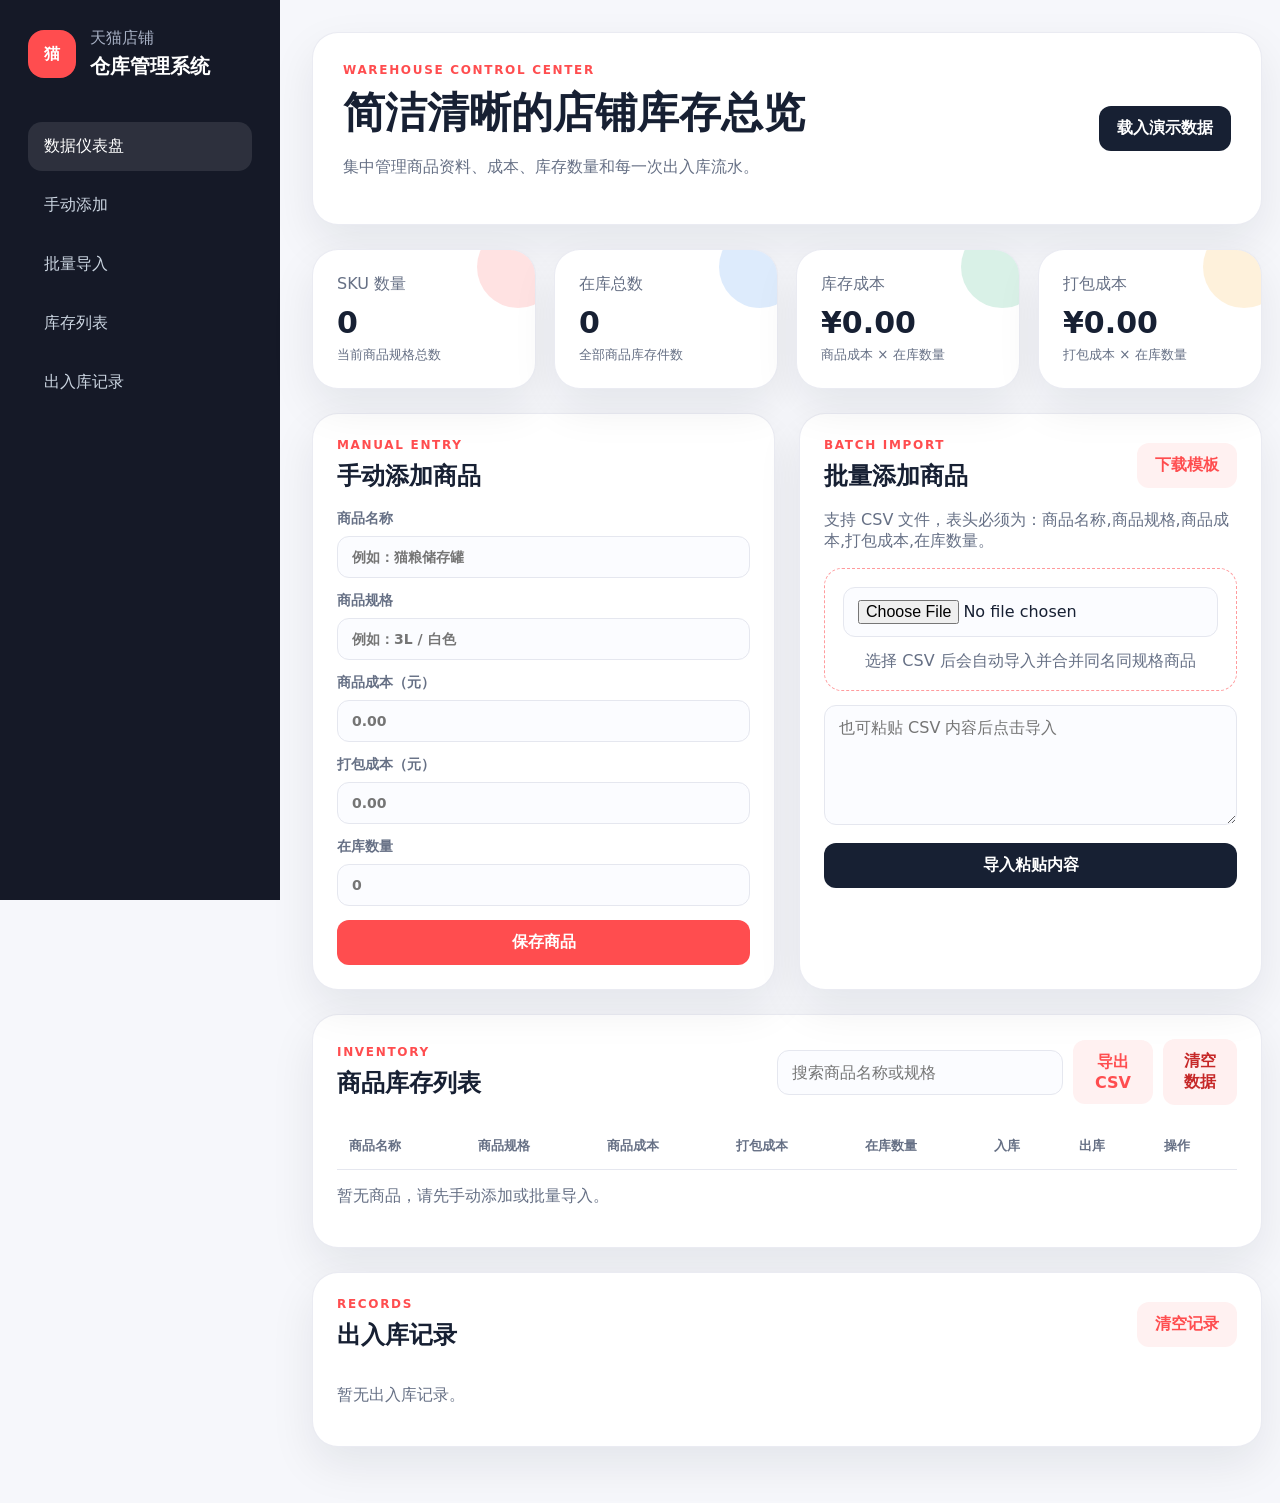
==== commit a97133ea: "Merge branch 'main' into codex/create-tmall-store-inventory-management-system-90p664" ====
--- a/index.html
+++ b/index.html
@@ -3,93 +3,170 @@
   <head>
     <meta charset="UTF-8" />
     <meta name="viewport" content="width=device-width, initial-scale=1.0" />
-    <title>拾纷电商汽车用品仓库管理系统</title>
-    <link rel="stylesheet" href="styles.css?v=reference-v10" />
+    <title>天猫店铺仓库管理系统</title>
+    <link rel="stylesheet" href="styles.css" />
   </head>
-  <body data-app-version="reference-v10">
-    <svg aria-hidden="true" class="icon-sprite">
-      <symbol id="icon-logo" viewBox="0 0 24 24"><path d="M3 8.6 12 3l9 5.6v10.8L12 21l-9-1.6V8.6Zm4.2 1.9 4.8 2.7 4.8-2.7L12 7.7l-4.8 2.8Zm.4 3.2v3.1l3 0.5v-2.1l-3-1.5Zm8 1.5v2.1l3-.5v-3.1l-3 1.5Z"/></symbol>
-      <symbol id="icon-dashboard" viewBox="0 0 24 24"><path d="M4 5h7v7H4V5Zm9 0h7v4h-7V5ZM4 14h7v5H4v-5Zm9-3h7v8h-7v-8Z"/></symbol>
-      <symbol id="icon-search" viewBox="0 0 24 24"><path d="M10.7 4a6.7 6.7 0 1 1 0 13.4A6.7 6.7 0 0 1 10.7 4Zm0 2.2a4.5 4.5 0 1 0 0 9 4.5 4.5 0 0 0 0-9Zm5.5 9 4 4-1.6 1.6-4-4 1.6-1.6Z"/></symbol>
-      <symbol id="icon-in" viewBox="0 0 24 24"><path d="M19 5v12H8.8l3.6-3.6-1.6-1.6L4.5 18l6.3 6.2 1.6-1.6L8.8 19H21V5h-2Z" transform="translate(0 -3)"/></symbol>
-      <symbol id="icon-out" viewBox="0 0 24 24"><path d="M5 19V7h10.2l-3.6 3.6 1.6 1.6L19.5 6 13.2-.2l-1.6 1.6L15.2 5H3v14h2Z" transform="translate(0 3)"/></symbol>
-      <symbol id="icon-cost" viewBox="0 0 24 24"><path d="M13 3v2.1c2.3.4 4 1.7 4 3.9h-3c0-.8-.7-1.3-2-1.3-1.2 0-2 .5-2 1.2 0 .8.8 1.1 2.8 1.6 2.8.7 4.7 1.7 4.7 4.2 0 2.2-1.7 3.7-4.5 4.1V21h-2v-2.1c-2.7-.4-4.5-1.9-4.6-4.3h3c.1 1.1 1 1.7 2.5 1.7 1.5 0 2.3-.6 2.3-1.4 0-.8-.7-1.2-2.9-1.8-2.5-.6-4.5-1.5-4.5-4.1 0-2.1 1.7-3.5 4.2-3.9V3h2Z"/></symbol>
-      <symbol id="icon-box" viewBox="0 0 24 24"><path d="m12 2 8 4.5v11L12 22l-8-4.5v-11L12 2Zm0 2.5L7 7.3l5 2.8 5-2.8-5-2.8Zm-5.8 5v6.7l4.7 2.6v-6.7L6.2 9.5Zm11.6 0-4.7 2.6v6.7l4.7-2.6V9.5Z"/></symbol>
-      <symbol id="icon-report" viewBox="0 0 24 24"><path d="M4 19h16v2H4v-2Zm2-8h3v6H6v-6Zm5-6h3v12h-3V5Zm5 3h3v9h-3V8Z"/></symbol>
-      <symbol id="icon-export" viewBox="0 0 24 24"><path d="M11 4h2v8l3-3 1.4 1.4L12 15.8l-5.4-5.4L8 9l3 3V4ZM5 18h14v2H5v-2Z"/></symbol>
-      <symbol id="icon-plus" viewBox="0 0 24 24"><path d="M11 5h2v6h6v2h-6v6h-2v-6H5v-2h6V5Z"/></symbol>
-    </svg>
+  <body>
     <div class="app-shell">
-      <aside class="sidebar" aria-label="仓库管理导航">
+      <aside class="sidebar" aria-label="系统导航">
         <div class="brand">
-          <span class="brand-icon" aria-hidden="true"><svg><use href="#icon-logo"></use></svg></span>
-          <div class="brand-copy"><strong>拾纷电商</strong></div>
+          <span class="brand-mark">猫</span>
+          <div>
+            <p>天猫店铺</p>
+            <strong>仓库管理系统</strong>
+          </div>
         </div>
-        <nav class="nav-list">
-          <button class="nav-item active" data-view="dashboard" type="button"><svg><use href="#icon-dashboard"></use></svg><span>仪表盘</span></button>
-          <button class="nav-item" data-view="inventory" type="button"><svg><use href="#icon-search"></use></svg><span>库存查询</span></button>
-          <button class="nav-item" data-view="stockIn" type="button"><svg><use href="#icon-in"></use></svg><span>入库登记</span></button>
-          <button class="nav-item" data-view="stockOut" type="button"><svg><use href="#icon-out"></use></svg><span>出库登记</span></button>
-          <button class="nav-item" data-view="returns" type="button"><svg><use href="#icon-in"></use></svg><span>退货入库</span></button>
-          <button class="nav-item" data-view="costs" type="button"><svg><use href="#icon-cost"></use></svg><span>成本登记</span></button>
-          <button class="nav-item" data-view="products" type="button"><svg><use href="#icon-box"></use></svg><span>商品管理</span></button>
-          <button class="nav-item" data-view="profits" type="button"><svg><use href="#icon-report"></use></svg><span>利润计算</span></button>
+        <nav>
+          <a href="#dashboard" class="active">数据仪表盘</a>
+          <a href="#manual-form">手动添加</a>
+          <a href="#batch-import">批量导入</a>
+          <a href="#inventory">库存列表</a>
+          <a href="#records">出入库记录</a>
         </nav>
-        <div class="sidebar-card"><b>运营提示</b><span>每日闭店前导出库存与出入库流水，便于多电脑同步备份。</span></div>
-        <button class="logout" type="button">⇥ 退出系统</button>
       </aside>
 
-      <main class="workspace">
-        <section class="view active" id="view-dashboard">
-          <div class="page-head hero-head"><div><p class="kicker">Command Center</p><h1>拾纷电商汽车用品仓库管理系统</h1><p>用一屏掌握汽车用品商品、库存、资金占用与风险预警。</p></div><span class="updated">数据更新时间：<span id="updatedAt"></span></span></div>
-          <div class="metric-grid four">
-            <article class="metric-card featured"><div><span>商品总数</span><strong id="dashProductCount">0</strong><small>SKU 档案覆盖</small></div><i class="icon blue"><svg><use href="#icon-box"></use></svg></i></article>
-            <article class="metric-card"><div><span>总库存</span><strong id="dashStockTotal">0</strong><small>全仓可售件数</small></div><i class="icon green"><svg><use href="#icon-in"></use></svg></i></article>
-            <article class="metric-card"><div><span>库存总额</span><strong id="dashInventoryValue">¥0.00</strong><small>单价 × 当前库存</small></div><i class="icon purple"><svg><use href="#icon-cost"></use></svg></i></article>
-            <article class="metric-card"><div><span>库存预警</span><strong class="danger-text" id="dashWarningCount">0</strong><small>低于安全库存</small></div><i class="icon red"><svg><use href="#icon-report"></use></svg></i></article>
+      <main>
+        <header class="hero">
+          <div>
+            <p class="eyebrow">Warehouse Control Center</p>
+            <h1>简洁清晰的店铺库存总览</h1>
+            <p>集中管理商品资料、成本、库存数量和每一次出入库流水。</p>
           </div>
-          <div class="summary-row">
-            <article class="panel half"><div class="panel-title"><div><h2>今日出入库</h2><p>追踪今日作业效率与货值变化</p></div></div><div class="soft-grid"><div class="soft-card in"><span>今日入库</span><strong id="todayInQty">0</strong><small>金额：<b id="todayInAmount">¥0.00</b></small></div><div class="soft-card out"><span>今日出库</span><strong id="todayOutQty">0</strong><small>金额：<b id="todayOutAmount">¥0.00</b></small></div></div></article>
-            <article class="panel half"><div class="panel-title"><div><h2>本月累计出入库</h2><p>月度补货与销售履约走势</p></div></div><div class="soft-grid"><div class="soft-card month-in"><span>本月入库</span><strong id="monthInQty">0</strong><small>金额：<b id="monthInAmount">¥0.00</b></small></div><div class="soft-card month-out"><span>本月出库</span><strong id="monthOutQty">0</strong><small>金额：<b id="monthOutAmount">¥0.00</b></small></div></div></article>
-          </div>
-          <div class="channel-grid">
-            <article class="panel channel-total"><div class="panel-title"><div><h2>渠道剩余款项合计</h2><p>统一合并计算全部渠道商余额</p></div><button class="btn primary" id="adjustChannelBtn" type="button">调整款项</button></div><strong id="dashChannelFunds">¥0.00</strong><small id="dashChannelNote">可分别登记渠道金额和备注</small></article>
-            <article class="panel channel-card"><span>普通渠道商剩余款项</span><strong id="channelGeneralFunds">¥0.00</strong></article>
-            <article class="panel channel-card"><span>3W品牌渠道剩余款项</span><strong id="channelThreeWFunds">¥0.00</strong></article>
-            <article class="panel channel-card"><span>台州伊文渠道剩余款项</span><strong id="channelTaizhouFunds">¥0.00</strong></article>
-          </div>
+          <button class="secondary" id="seedDemoBtn" type="button">载入演示数据</button>
+        </header>
+
+        <section id="dashboard" class="dashboard-grid" aria-label="数据仪表盘">
+          <article class="stat-card accent-red">
+            <span>SKU 数量</span>
+            <strong id="skuCount">0</strong>
+            <small>当前商品规格总数</small>
+          </article>
+          <article class="stat-card accent-blue">
+            <span>在库总数</span>
+            <strong id="stockTotal">0</strong>
+            <small>全部商品库存件数</small>
+          </article>
+          <article class="stat-card accent-green">
+            <span>库存成本</span>
+            <strong id="inventoryValue">¥0.00</strong>
+            <small>商品成本 × 在库数量</small>
+          </article>
+          <article class="stat-card accent-yellow">
+            <span>打包成本</span>
+            <strong id="packingValue">¥0.00</strong>
+            <small>打包成本 × 在库数量</small>
+          </article>
         </section>
 
-        <section class="view" id="view-inventory">
-          <div class="page-head"><div><p class="kicker">Inventory Radar</p><h1>库存查询</h1><p>搜索、筛选并识别低库存风险。</p></div><button class="btn light" id="exportInventoryBtn" type="button"><svg><use href="#icon-export"></use></svg> 导出Excel</button></div>
-          <div class="metric-grid four compact"><article class="mini-metric"><i class="bubble blue"><svg><use href="#icon-box"></use></svg></i><div><span>商品总数</span><strong id="invProductCount">0</strong></div></article><article class="mini-metric"><i class="bubble green"><svg><use href="#icon-in"></use></svg></i><div><span>总库存量</span><strong id="invStockTotal">0</strong></div></article><article class="mini-metric"><i class="bubble blue"><svg><use href="#icon-cost"></use></svg></i><div><span>在库金额</span><strong id="invAmount">¥0.00</strong></div></article><article class="mini-metric"><i class="bubble red"><svg><use href="#icon-report"></use></svg></i><div><span>库存不足</span><strong id="invWarningCount">0</strong></div></article></div>
-          <div class="warning-box" id="warningBox"><strong>智能库存预警</strong><p>以下商品低于安全库存，请优先安排补货或调整销售节奏。</p><div id="warningTags"></div></div>
-          <div class="filter-card"><div class="filter-line"><input id="inventorySearch" type="search" placeholder="搜索商品名称、编码或规格分类..." /><select id="inventoryCategoryFilter" aria-label="按规格分类筛选"><option value="all">全部规格分类</option></select></div><div class="tabs"><button class="tab active" data-filter="all" type="button">全部 (<span id="tabAll">0</span>)</button><button class="tab" data-filter="normal" type="button">库存正常 (<span id="tabNormal">0</span>)</button><button class="tab" data-filter="low" type="button">库存不足 (<span id="tabLow">0</span>)</button></div></div>
-          <div class="table-card"><table><thead><tr><th>商品名称</th><th>规格分类</th><th>单位</th><th>单价</th><th>当前库存</th><th>库存金额</th><th>库存状态</th><th>操作</th></tr></thead><tbody id="inventoryBody"></tbody></table></div>
+        <section class="content-grid">
+          <article id="manual-form" class="panel">
+            <div class="panel-heading">
+              <div>
+                <p class="eyebrow">Manual Entry</p>
+                <h2>手动添加商品</h2>
+              </div>
+            </div>
+            <form id="productForm" class="product-form">
+              <label>
+                商品名称
+                <input name="name" required placeholder="例如：猫粮储存罐" />
+              </label>
+              <label>
+                商品规格
+                <input name="spec" required placeholder="例如：3L / 白色" />
+              </label>
+              <label>
+                商品成本（元）
+                <input name="cost" type="number" min="0" step="0.01" required placeholder="0.00" />
+              </label>
+              <label>
+                打包成本（元）
+                <input name="packingCost" type="number" min="0" step="0.01" required placeholder="0.00" />
+              </label>
+              <label>
+                在库数量
+                <input name="stock" type="number" min="0" step="1" required placeholder="0" />
+              </label>
+              <button type="submit">保存商品</button>
+            </form>
+          </article>
+
+          <article id="batch-import" class="panel">
+            <div class="panel-heading">
+              <div>
+                <p class="eyebrow">Batch Import</p>
+                <h2>批量添加商品</h2>
+              </div>
+              <button class="ghost" id="downloadTemplateBtn" type="button">下载模板</button>
+            </div>
+            <p class="hint">支持 CSV 文件，表头必须为：商品名称,商品规格,商品成本,打包成本,在库数量。</p>
+            <div class="upload-box">
+              <input id="csvInput" type="file" accept=".csv,text/csv" />
+              <span>选择 CSV 后会自动导入并合并同名同规格商品</span>
+            </div>
+            <textarea id="pasteArea" placeholder="也可粘贴 CSV 内容后点击导入"></textarea>
+            <button class="secondary full" id="pasteImportBtn" type="button">导入粘贴内容</button>
+          </article>
         </section>
 
-        <section class="view" id="view-stockIn"><div class="page-head"><div><p class="kicker">Inbound Flow</p><h1>入库登记</h1><p>记录采购补货、批次、供应商与入库金额。</p></div><div class="actions"><button class="btn light" id="importStockInBtn" type="button">↥ 批量导入 CSV/XLSX</button><button class="btn light" id="exportStockInBtn" type="button"><svg><use href="#icon-export"></use></svg> 导出 Excel</button><button class="btn primary" id="addStockInBtn" type="button"><svg><use href="#icon-plus"></use></svg> 添加入库</button></div></div><div class="metric-grid three"><article class="metric-card small"><span>入库记录数</span><strong id="inRecordCount">0</strong><small>已归档批次</small></article><article class="metric-card small"><span>总入库数量</span><strong class="blue-text" id="inQtyTotal">0</strong><small>累计补货件数</small></article><article class="metric-card small"><span>总金额</span><strong class="green-text" id="inAmountTotal">¥0.00</strong><small>补货货值</small></article></div><div class="filter-card"><div class="filter-line"><input id="stockInSearch" type="search" placeholder="搜索商品名称..." /><select id="stockInCategoryFilter" aria-label="按规格分类筛选"><option value="all">全部规格分类</option></select></div><div class="date-row"><span>▣</span><input id="stockInStart" type="date" /><span>至</span><input id="stockInEnd" type="date" /></div></div><div class="table-card"><table><thead><tr><th><input id="stockInSelectAll" type="checkbox" /></th><th>商品</th><th>供应商</th><th>数量</th><th>单价</th><th>总金额</th><th>入库日期</th><th>操作员</th><th>备注</th><th>操作</th></tr></thead><tbody id="stockInBody"></tbody></table></div></section>
+        <section id="inventory" class="panel wide-panel">
+          <div class="panel-heading responsive-heading">
+            <div>
+              <p class="eyebrow">Inventory</p>
+              <h2>商品库存列表</h2>
+            </div>
+            <div class="toolbar">
+              <input id="searchInput" type="search" placeholder="搜索商品名称或规格" />
+              <button class="ghost" id="exportBtn" type="button">导出 CSV</button>
+              <button class="danger" id="clearBtn" type="button">清空数据</button>
+            </div>
+          </div>
+          <div class="table-wrap">
+            <table>
+              <thead>
+                <tr>
+                  <th>商品名称</th>
+                  <th>商品规格</th>
+                  <th>商品成本</th>
+                  <th>打包成本</th>
+                  <th>在库数量</th>
+                  <th>入库</th>
+                  <th>出库</th>
+                  <th>操作</th>
+                </tr>
+              </thead>
+              <tbody id="inventoryBody"></tbody>
+            </table>
+          </div>
+          <p id="emptyState" class="empty-state">暂无商品，请先手动添加或批量导入。</p>
+        </section>
 
-        <section class="view" id="view-stockOut"><div class="page-head"><div><p class="kicker">Outbound Flow</p><h1>出库登记</h1><p>记录销售发货、用途与库存扣减过程。</p></div><div class="actions"><button class="btn light" id="importStockOutBtn" type="button">↥ 批量导入 CSV/XLSX</button><button class="btn light" id="exportStockOutBtn" type="button"><svg><use href="#icon-export"></use></svg> 导出Excel</button><button class="btn primary" id="addStockOutBtn" type="button"><svg><use href="#icon-plus"></use></svg> 添加出库</button></div></div><div class="metric-grid two"><article class="metric-card small"><span>出库记录数</span><strong id="outRecordCount">0</strong><small>履约流水</small></article><article class="metric-card small"><span>总出库数量</span><strong class="red-text" id="outQtyTotal">0</strong><small>累计扣减件数</small></article></div><div class="filter-card"><div class="filter-line"><input id="stockOutSearch" type="search" placeholder="搜索商品名称..." /><select id="stockOutCategoryFilter" aria-label="按规格分类筛选"><option value="all">全部规格分类</option></select></div><div class="date-row"><span>▣</span><input id="stockOutStart" type="date" /><span>至</span><input id="stockOutEnd" type="date" /></div></div><div class="table-card"><table><thead><tr><th><input type="checkbox" /></th><th>出库日期</th><th>商品</th><th>数量</th><th>用途</th><th>操作</th></tr></thead><tbody id="stockOutBody"></tbody></table></div></section>
-
-        <section class="view" id="view-returns"><div class="page-head"><div><p class="kicker">Return Inbound</p><h1>退货入库</h1><p>登记退货订单、物流单号、物流公司、退款创建时间和备注。</p></div><div class="actions"><button class="btn light" id="importReturnsBtn" type="button">↥ 批量导入 CSV/XLSX</button><button class="btn light" id="exportReturnsBtn" type="button"><svg><use href="#icon-export"></use></svg> 导出Excel</button><button class="btn primary" id="addReturnBtn" type="button"><svg><use href="#icon-plus"></use></svg> 添加退货入库</button></div></div><div class="metric-grid three"><article class="metric-card small"><span>退货记录数</span><strong id="returnRecordCount">0</strong><small>已登记退货单</small></article><article class="metric-card small"><span>退货入库数量</span><strong class="blue-text" id="returnQtyTotal">0</strong><small>累计退回件数</small></article><article class="metric-card small"><span>涉及订单数</span><strong id="returnOrderCount">0</strong><small>去重订单号</small></article></div><div class="filter-card"><input id="returnSearch" type="search" placeholder="搜索订单号、物流公司、物流单号、商品或备注..." /><div class="date-row"><span>▣</span><input id="returnStart" type="date" /><span>至</span><input id="returnEnd" type="date" /></div></div><div class="table-card"><table><thead><tr><th>退货日期</th><th>退款创建时间</th><th>订单号</th><th>物流公司</th><th>物流单号</th><th>物品名称</th><th>物品数量</th><th>操作人</th><th>备注</th><th>操作</th></tr></thead><tbody id="returnBody"></tbody></table></div></section>
-
-        <section class="view" id="view-costs"><div class="page-head"><div><p class="kicker">Cost Ledger</p><h1>成本登记</h1><p>把采购、快递、代发和其他成本纳入统一台账。</p></div><div class="actions"><button class="btn light" id="exportCostsBtn" type="button"><svg><use href="#icon-export"></use></svg> 导出Excel</button><button class="btn primary" id="addCostBtn" type="button"><svg><use href="#icon-plus"></use></svg> 添加成本</button></div></div><div class="metric-grid four"><article class="metric-card small"><span>总成本</span><strong class="red-text" id="costTotal">¥0.00</strong><small>全部成本合计</small></article><article class="metric-card small"><span>采购成本</span><strong id="purchaseCost">¥0.00</strong><small>进货采购支出</small></article><article class="metric-card small"><span>快递成本</span><strong id="expressCost">¥0.00</strong><small>物流履约费用</small></article><article class="metric-card small"><span>代发成本</span><strong id="agencyCost">¥0.00</strong><small>供应链代发</small></article><article class="metric-card small"><span>其他成本</span><strong id="otherCost">¥0.00</strong><small>杂项费用</small></article></div><div class="filter-card"><select id="costTypeFilter"><option value="all">全部成本类型</option><option value="采购成本">采购成本</option><option value="快递成本">快递成本</option><option value="代发成本">代发成本</option><option value="其他成本">其他成本</option></select></div><div class="table-card"><table><thead><tr><th><input type="checkbox" /></th><th>成本类型</th><th>金额</th><th>日期</th><th>操作员</th><th>说明</th><th>操作</th></tr></thead><tbody id="costBody"></tbody></table></div></section>
-
-        <section class="view" id="view-products"><div class="page-head"><div><p class="kicker">Product Studio</p><h1>商品管理</h1><p>维护商品档案、规格分类、价格、安全库存和启用状态。</p></div><div class="actions"><button class="btn light" id="importProductsBtn" type="button">↥ 批量添加商品</button><button class="btn light" id="exportProductsBtn" type="button"><svg><use href="#icon-export"></use></svg> 导出Excel</button><button class="btn primary" id="addProductBtn" type="button"><svg><use href="#icon-plus"></use></svg> 添加商品</button></div></div><div class="filter-card"><div class="filter-line"><input id="productSearch" type="search" placeholder="搜索商品名称、编码或规格分类..." /><select id="productCategoryFilter" aria-label="按规格分类筛选"><option value="all">全部规格分类</option></select></div></div><div class="table-card"><table><thead><tr><th>商品名称</th><th>规格分类</th><th>单位</th><th>单价</th><th>当前库存</th><th>状态</th><th>操作</th></tr></thead><tbody id="productBody"></tbody></table></div></section>
-
-        <section class="view" id="view-profits"><div class="page-head"><div><p class="kicker">Profit Center</p><h1>利润计算</h1><p>销售、采购、费用和人工调整全部可登记、可编辑、可导出。</p></div><div class="actions"><button class="btn light" id="exportProfitsBtn" type="button"><svg><use href="#icon-export"></use></svg> 导出Excel</button><button class="btn primary" id="addProfitAdjustBtn" type="button"><svg><use href="#icon-plus"></use></svg> 登记利润调整</button></div></div><div class="metric-grid four"><article class="mini-metric"><i class="bubble blue"><svg><use href="#icon-out"></use></svg></i><div><span>销售收入</span><strong id="profitRevenue">¥0.00</strong><small id="profitRevenueBase">自动 + 手动</small></div></article><article class="mini-metric"><i class="bubble yellow"><svg><use href="#icon-in"></use></svg></i><div><span>入库采购成本</span><strong id="profitPurchaseCost">¥0.00</strong><small id="profitPurchaseBase">入库单价 × 数量</small></div></article><article class="mini-metric"><i class="bubble red"><svg><use href="#icon-cost"></use></svg></i><div><span>费用成本</span><strong id="profitExpenseCost">¥0.00</strong><small id="profitExpenseBase">成本登记 + 手动</small></div></article><article class="mini-metric"><i class="bubble green"><svg><use href="#icon-report"></use></svg></i><div><span>预估利润</span><strong id="profitNet">¥0.00</strong><small>收入 - 成本</small></div></article></div><div class="table-card"><table><thead><tr><th>商品名称</th><th>出库数量</th><th>销售金额</th><th>入库数量</th><th>入库成本</th><th>退货数量</th><th>预估毛利</th><th>操作</th></tr></thead><tbody id="profitBody"></tbody></table></div><div class="table-card profit-ledger"><div class="panel-title"><div><h2>利润调整登记</h2><p>用于补登记差价、退款、优惠、人工成本或其他影响利润的金额。</p></div></div><table><thead><tr><th>类型</th><th>金额</th><th>日期</th><th>关联商品</th><th>备注</th><th>操作</th></tr></thead><tbody id="profitAdjustBody"></tbody></table></div></section>
+        <section id="records" class="panel wide-panel">
+          <div class="panel-heading responsive-heading">
+            <div>
+              <p class="eyebrow">Records</p>
+              <h2>出入库记录</h2>
+            </div>
+            <button class="ghost" id="clearRecordsBtn" type="button">清空记录</button>
+          </div>
+          <div class="records-list" id="recordsList"></div>
+        </section>
       </main>
     </div>
 
-    <dialog id="productDialog"><form method="dialog" id="productForm" class="dialog-card"><h2 id="productDialogTitle">添加商品</h2><input type="hidden" name="id" /><label>商品名称<input name="name" required placeholder="例如：腰靠-米白色" /></label><label>规格分类<select name="category" required></select></label><label>单位<input name="unit" required value="个" /></label><label>单价<input name="price" required type="number" min="0" step="0.01" /></label><label>当前库存<input name="stock" required type="number" min="0" step="1" /></label><label>预警库存<input name="warning" required type="number" min="0" step="1" value="10" /></label><menu><button class="btn light" value="cancel" type="button" data-close>取消</button><button class="btn primary" value="default">保存</button></menu></form></dialog>
-    <dialog id="movementDialog"><form method="dialog" id="movementForm" class="dialog-card"><h2 id="movementTitle">添加入库</h2><input type="hidden" name="type" /><input type="hidden" name="id" /><label>商品<select name="productId" required></select></label><label id="batchLabel">批次号<input name="batch" placeholder="000" /></label><label id="supplierLabel">供应商<input name="supplier" placeholder="供应商名称" /></label><label id="movementPriceLabel">入库单价<input name="price" type="number" min="0" step="0.01" /></label><label>数量<input name="quantity" required type="number" min="1" step="1" /></label><label>日期<input name="date" required type="date" /></label><label>用途/备注<input name="purpose" placeholder="例如：日常销售/补货" /></label><menu><button class="btn light" value="cancel" type="button" data-close>取消</button><button class="btn primary" value="default">保存</button></menu></form></dialog>
-    <dialog id="costDialog"><form method="dialog" id="costForm" class="dialog-card"><h2>添加成本</h2><label>成本类型<select name="type"><option>采购成本</option><option>快递成本</option><option>代发成本</option><option>其他成本</option></select></label><label>金额<input name="amount" required type="number" min="0" step="0.01" /></label><label>日期<input name="date" required type="date" /></label><label>说明<input name="note" placeholder="例如：汽车坐垫单片代发" /></label><menu><button class="btn light" value="cancel" type="button" data-close>取消</button><button class="btn primary" value="default">保存</button></menu></form></dialog>
-    <dialog id="channelDialog"><form method="dialog" id="channelForm" class="dialog-card"><h2>调整渠道商剩余款项</h2><label>渠道<select name="channel"><option value="general">普通渠道商</option><option value="threeW">3W品牌渠道</option><option value="taizhouYiwen">台州伊文渠道</option></select></label><label>调整方式<select name="mode"><option value="add">增加金额</option><option value="set">改为指定金额</option></select></label><label>金额<input name="amount" required type="number" min="0" step="0.01" /></label><label>备注<input name="note" placeholder="例如：渠道商充值/扣款调整" /></label><menu><button class="btn light" value="cancel" type="button" data-close>取消</button><button class="btn primary" value="default">保存</button></menu></form></dialog>
-    <dialog id="profitAdjustDialog"><form method="dialog" id="profitAdjustForm" class="dialog-card"><h2 id="profitAdjustTitle">登记利润调整</h2><input type="hidden" name="id" /><label>调整类型<select name="type"><option value="revenue">销售收入调整</option><option value="purchase">入库采购成本调整</option><option value="expense">费用成本调整</option></select></label><label>关联商品<select name="productId"><option value="">不关联商品</option></select></label><label>金额<input name="amount" required type="number" step="0.01" /></label><label>日期<input name="date" required type="date" /></label><label>备注<input name="note" placeholder="例如：售价差额/采购差额/人工费用" /></label><menu><button class="btn light" value="cancel" type="button" data-close>取消</button><button class="btn primary" value="default">保存</button></menu></form></dialog>
-    <dialog id="returnDialog"><form method="dialog" id="returnForm" class="dialog-card"><h2 id="returnDialogTitle">添加退货入库</h2><input type="hidden" name="id" /><label>退货日期<input name="returnDate" required type="date" /></label><label>退款创建时间<input name="refundCreatedAt" required type="date" /></label><label>订单号<input name="orderNo" required placeholder="例如：TM20260528001" /></label><label>物流公司<input name="logisticsCompany" required placeholder="例如：顺丰速运" /></label><label>物流单号<input name="trackingNo" required placeholder="例如：SF1234567890" /></label><label>物品名称<select name="productId" required></select></label><label>物品数量<input name="quantity" required type="number" min="1" step="1" /></label><label>操作人<input name="operator" required value="陈" /></label><label>备注<input name="note" placeholder="例如：尺码不合适/客户退回" /></label><menu><button class="btn light" value="cancel" type="button" data-close>取消</button><button class="btn primary" value="default">保存</button></menu></form></dialog>
+    <template id="inventoryRowTemplate">
+      <tr>
+        <td data-label="商品名称" class="name"></td>
+        <td data-label="商品规格" class="spec"></td>
+        <td data-label="商品成本" class="cost"></td>
+        <td data-label="打包成本" class="packingCost"></td>
+        <td data-label="在库数量" class="stock badge-cell"></td>
+        <td data-label="入库"><button class="mini inbound" type="button">入库</button></td>
+        <td data-label="出库"><button class="mini outbound" type="button">出库</button></td>
+        <td data-label="操作"><button class="mini danger delete" type="button">删除</button></td>
+      </tr>
+    </template>
 
-    <input id="csvFileInput" type="file" accept=".csv,.xlsx,text/csv,application/vnd.openxmlformats-officedocument.spreadsheetml.sheet" hidden />
-    <script src="app.js?v=reference-v10"></script>
+    <script src="app.js"></script>
   </body>
 </html>
--- a/styles.css
+++ b/styles.css
@@ -1,217 +1,455 @@
 :root {
   color-scheme: light;
-  --bg: #f4f7fb;
-  --panel: rgba(255, 255, 255, 0.92);
-  --text: #0f172a;
-  --muted: #64748b;
-  --line: #e2e8f0;
-  --blue: #2563eb;
-  --cyan: #06b6d4;
-  --green: #10b981;
-  --red: #ef4444;
-  --orange: #f97316;
-  --purple: #8b5cf6;
-  --ink: #111827;
-  --shadow: 0 16px 40px rgba(15, 23, 42, 0.08);
-  --soft-shadow: 0 1px 2px rgba(15, 23, 42, 0.05), 0 10px 26px rgba(37, 99, 235, 0.05);
+  --bg: #f6f7fb;
+  --panel: #ffffff;
+  --text: #172033;
+  --muted: #667085;
+  --line: #e5e7ef;
+  --red: #ff4d4f;
+  --red-dark: #d9363e;
+  --blue: #2f80ed;
+  --green: #13a56b;
+  --yellow: #f5a623;
+  --shadow: 0 18px 45px rgba(17, 24, 39, 0.08);
   font-family: Inter, "PingFang SC", "Microsoft YaHei", system-ui, sans-serif;
 }
 
-* { box-sizing: border-box; }
-body { margin: 0; background: radial-gradient(circle at 20% 0%, #e0f2fe 0, transparent 28%), radial-gradient(circle at 90% 10%, #ede9fe 0, transparent 24%), var(--bg); color: var(--text); }
-button, input, select { font: inherit; }
-button { cursor: pointer; }
-svg { fill: currentColor; height: 1em; width: 1em; }
-.icon-sprite { height: 0; position: absolute; width: 0; }
-
-.app-shell { display: grid; grid-template-columns: 280px 1fr; min-height: 100vh; }
-.sidebar { background: linear-gradient(180deg, #ffffff 0%, #f8fbff 100%); border-right: 1px solid rgba(226, 232, 240, 0.9); display: flex; flex-direction: column; height: 100vh; left: 0; padding: 0 18px 18px; position: sticky; top: 0; }
-.brand { align-items: center; border-bottom: 1px solid var(--line); display: grid; gap: 12px; grid-template-columns: 42px 1fr; min-height: 82px; margin: 0 -18px 18px; padding: 0 22px; }
-.brand-icon { align-items: center; background: linear-gradient(135deg, var(--blue), var(--cyan)); border-radius: 14px; box-shadow: 0 14px 28px rgba(37, 99, 235, 0.28); color: white; display: inline-flex; font-size: 24px; height: 42px; justify-content: center; width: 42px; }
-.brand-copy strong { display: block; font-size: 22px; letter-spacing: -0.04em; line-height: 1.05; }
-.version-pill { background: #eaf2ff; border: 1px solid #bfdbfe; border-radius: 999px; color: var(--blue); font-size: 12px; font-weight: 800; padding: 5px 9px; white-space: nowrap; }
-.version-text { color: var(--blue); }
-.nav-list { display: grid; gap: 8px; }
-.nav-item, .logout { align-items: center; background: transparent; border: 0; border-radius: 14px; color: #334155; display: flex; gap: 12px; min-height: 46px; padding: 0 16px; text-align: left; transition: 0.2s ease; }
-.nav-item svg { color: #64748b; font-size: 19px; }
-.nav-item.active, .nav-item:hover { background: linear-gradient(135deg, #eff6ff, #eef2ff); box-shadow: inset 3px 0 0 var(--blue); color: var(--blue); }
-.nav-item.active svg, .nav-item:hover svg { color: var(--blue); }
-.sidebar-card { background: linear-gradient(135deg, #111827, #1e3a8a); border-radius: 18px; color: white; margin-top: auto; padding: 18px; position: relative; overflow: hidden; }
-.sidebar-card::after { background: rgba(255,255,255,.16); border-radius: 999px; content: ""; height: 86px; position: absolute; right: -32px; top: -22px; width: 86px; }
-.sidebar-card b, .sidebar-card span { display: block; position: relative; z-index: 1; }
-.sidebar-card span { color: #dbeafe; font-size: 12px; line-height: 1.7; margin-top: 8px; }
-.logout { background: #f1f5f9; justify-content: center; margin-top: 14px; }
-.workspace { min-width: 0; padding: 32px; }
-.view { display: none; }
-.view.active { display: block; }
-
-.page-head { align-items: center; display: flex; justify-content: space-between; gap: 18px; margin-bottom: 24px; }
-.hero-head { background: linear-gradient(135deg, rgba(255,255,255,.95), rgba(239,246,255,.92)); border: 1px solid rgba(191, 219, 254, .75); border-radius: 28px; box-shadow: var(--shadow); padding: 28px; position: relative; overflow: hidden; }
-.hero-head::after { background: linear-gradient(135deg, rgba(37,99,235,.15), rgba(6,182,212,.18)); border-radius: 999px; content: ""; height: 180px; position: absolute; right: -50px; top: -70px; width: 180px; }
-.kicker { color: var(--blue); font-size: 12px; font-weight: 900; letter-spacing: .18em; margin: 0 0 8px; text-transform: uppercase; }
-h1 { font-size: clamp(26px, 3vw, 38px); letter-spacing: -0.04em; line-height: 1.05; margin: 0; }
-h2 { font-size: 18px; letter-spacing: -0.02em; margin: 0; }
-.page-head p, .panel-title p { color: var(--muted); margin: 8px 0 0; }
-.updated { color: var(--muted); position: relative; z-index: 1; white-space: nowrap; }
-.actions { display: flex; flex-wrap: wrap; gap: 10px; }
-
-.btn { align-items: center; border: 1px solid var(--line); border-radius: 12px; display: inline-flex; gap: 8px; min-height: 40px; padding: 0 16px; transition: .18s ease; }
-.btn.primary { background: linear-gradient(135deg, var(--blue), #4f46e5); border-color: transparent; box-shadow: 0 12px 24px rgba(37, 99, 235, .22); color: #fff; }
-.btn.light { background: rgba(255,255,255,.9); color: #334155; }
-.btn:hover, .tab:hover, .link-btn:hover { transform: translateY(-1px); }
-.icon-btn { background: transparent; border: 0; color: #64748b; font-size: 20px; }
-
-.metric-grid { display: grid; gap: 16px; margin-bottom: 24px; }
-.metric-grid.four { grid-template-columns: repeat(4, minmax(0, 1fr)); }
-.metric-grid.five { grid-template-columns: repeat(5, minmax(0, 1fr)); }
-.metric-grid.three { grid-template-columns: repeat(3, minmax(0, 1fr)); }
-.metric-grid.two { grid-template-columns: repeat(2, minmax(0, 1fr)); }
-.metric-card, .mini-metric, .panel, .filter-card, .table-card, .report-tabs { background: var(--panel); border: 1px solid rgba(226, 232, 240, .9); border-radius: 20px; box-shadow: var(--soft-shadow); backdrop-filter: blur(12px); }
-.metric-card { align-items: center; display: flex; justify-content: space-between; min-height: 116px; overflow: hidden; padding: 24px; position: relative; }
-.metric-card::before { background: linear-gradient(135deg, rgba(37,99,235,.08), transparent 65%); content: ""; inset: 0; opacity: .9; position: absolute; }
-.metric-card > * { position: relative; z-index: 1; }
-.metric-card.featured { background: linear-gradient(135deg, #ffffff, #eff6ff); }
-.metric-card.small { align-items: flex-start; display: block; min-height: 96px; }
-.metric-card span, .mini-metric span { color: var(--muted); display: block; font-weight: 700; margin-bottom: 8px; }
-.metric-card strong, .mini-metric strong { display: block; font-size: 30px; letter-spacing: -0.04em; line-height: 1; }
-.metric-card small { color: #94a3b8; display: block; margin-top: 10px; }
-.icon { align-items: center; border-radius: 20px; display: inline-flex; font-size: 34px; height: 58px; justify-content: center; width: 58px; }
-.icon.blue { background: #dbeafe; color: var(--blue); } .icon.green { background: #dcfce7; color: var(--green); } .icon.red { background: #fee2e2; color: var(--red); } .icon.purple { background: #ede9fe; color: var(--purple); }
-.blue, .blue-text { color: var(--blue); } .green, .green-text { color: var(--green); } .red, .red-text, .danger-text { color: var(--red); } .purple { color: var(--purple); }
-.mini-metric { align-items: center; display: flex; gap: 14px; min-height: 92px; padding: 20px; }
-.bubble { align-items: center; border-radius: 16px; display: inline-flex; font-style: normal; height: 44px; justify-content: center; width: 44px; }
-.bubble.blue { background: #dbeafe; color: var(--blue); } .bubble.green { background: #dcfce7; color: var(--green); } .bubble.red { background: #fee2e2; color: var(--red); } .bubble.yellow { background: #fef3c7; color: #d97706; }
-
-.summary-row { display: grid; gap: 20px; grid-template-columns: 1fr 1fr; margin-bottom: 24px; }
-.panel { padding: 24px; }
-.panel-title { align-items: flex-start; display: flex; justify-content: space-between; margin-bottom: 18px; }
-.soft-grid { display: grid; gap: 16px; grid-template-columns: 1fr 1fr; }
-.soft-card { border: 1px solid rgba(255,255,255,.6); border-radius: 18px; overflow: hidden; padding: 18px; position: relative; }
-.soft-card::after { border-radius: 999px; content: ""; height: 70px; opacity: .18; position: absolute; right: -20px; top: -22px; width: 70px; }
-.soft-card span, .soft-card small { color: var(--muted); display: block; }
-.soft-card strong { display: block; font-size: 28px; letter-spacing: -0.04em; margin: 12px 0; }
-.soft-card.in { background: #ecfdf5; color: var(--green); } .soft-card.in::after { background: var(--green); }
-.soft-card.out { background: #fff1f2; color: var(--red); } .soft-card.out::after { background: var(--red); }
-.soft-card.month-in { background: #eff6ff; color: var(--blue); } .soft-card.month-in::after { background: var(--blue); }
-.soft-card.month-out { background: #fff7ed; color: var(--orange); } .soft-card.month-out::after { background: var(--orange); }
-.chart-grid { display: grid; gap: 24px; grid-template-columns: repeat(3, minmax(0, 1fr)); }
-.bar-chart { height: 300px; padding: 8px 4px; }
-.bar-row { align-items: center; display: grid; gap: 10px; grid-template-columns: 110px 1fr 82px; margin: 16px 0; }
-.bar-label { color: #475569; overflow: hidden; text-overflow: ellipsis; white-space: nowrap; }
-.bar-track { background-image: linear-gradient(to right, rgba(148,163,184,.3) 1px, transparent 1px); background-size: 25% 100%; border: 1px dashed #cbd5e1; border-radius: 999px; height: 34px; overflow: hidden; }
-.bar-fill { background: linear-gradient(90deg, var(--blue), var(--cyan)); border-radius: inherit; height: 100%; }
-.bar-value { color: #64748b; text-align: right; }
-.empty-chart { align-items: center; color: var(--muted); display: flex; height: 300px; justify-content: center; }
-
-.warning-box { background: linear-gradient(135deg, #fff7ed, #fff1f2); border: 1px solid #fecaca; border-radius: 20px; color: var(--red); margin-bottom: 24px; padding: 20px; }
-.warning-box.hidden { display: none; }
-.warning-box strong { display: block; font-size: 18px; }
-.warning-box p { color: #9f1239; margin: 8px 0 0; }
-#warningTags { display: flex; flex-wrap: wrap; gap: 8px; margin-top: 14px; }
-.warn-tag { background: rgba(254, 226, 226, .9); border: 1px solid #fecaca; border-radius: 999px; color: #dc2626; padding: 7px 12px; }
-.filter-card { margin-bottom: 24px; padding: 16px; }
-input, select { background: #fff; border: 1px solid #cfd8e3; border-radius: 12px; height: 42px; outline: none; padding: 0 14px; transition: .18s ease; }
-input:focus, select:focus { border-color: var(--blue); box-shadow: 0 0 0 4px rgba(37, 99, 235, .12); }
-.filter-card input[type="search"] { width: 100%; }
-.filter-line { align-items: center; display: grid; gap: 12px; grid-template-columns: minmax(220px, 1fr) 190px; }
-.filter-line select { min-width: 170px; }
-.tabs { display: flex; flex-wrap: wrap; gap: 8px; margin-top: 16px; }
-.tab { background: #f8fafc; border: 1px solid var(--line); border-radius: 999px; color: #334155; height: 38px; padding: 0 18px; transition: .18s ease; }
-.tab.active { background: linear-gradient(135deg, var(--blue), #4f46e5); border-color: transparent; box-shadow: 0 10px 18px rgba(37,99,235,.18); color: #fff; }
-.date-row { align-items: center; display: flex; flex-wrap: wrap; gap: 10px; margin-top: 16px; }
-.date-row.right { margin: 0 0 0 auto; }
-
-.table-card { overflow-x: auto; }
-table { border-collapse: separate; border-spacing: 0; min-width: 980px; width: 100%; }
-th, td { border-bottom: 1px solid var(--line); padding: 16px 24px; text-align: left; white-space: nowrap; }
-th { background: #f8fafc; color: #64748b; font-size: 13px; font-weight: 800; letter-spacing: .02em; }
-td { height: 62px; }
-tbody tr { transition: .16s ease; }
-tbody tr:hover { background: #f8fbff; }
-.product-title strong { display: block; }
-.product-title small { color: var(--muted); display: block; margin-top: 5px; }
-.money { color: var(--blue); font-weight: 700; }
-.stock-cell { align-items: center; display: flex; gap: 8px; }
-.stock-bar { background: #e5e7eb; border-radius: 999px; height: 8px; overflow: hidden; width: 104px; }
-.stock-bar span { background: linear-gradient(90deg, #22c55e, #06b6d4); display: block; height: 100%; }
-.badge { border-radius: 999px; display: inline-flex; font-weight: 800; padding: 5px 10px; }
-.badge.ok { background: #dcfce7; color: #15803d; }
-.badge.low { background: #fee2e2; color: #dc2626; }
-.action-row { display: inline-flex; gap: 6px; }
-.link-btn, .delete-btn { background: transparent; border: 0; border-radius: 9px; padding: 7px 8px; transition: .18s ease; }
-.link-btn { color: var(--blue); } .link-btn:hover { background: #eff6ff; }
-.delete-btn { color: var(--red); } .delete-btn:hover { background: #fef2f2; }
-.cost-chip { background: #dbeafe; border-radius: 999px; color: #1d4ed8; font-weight: 800; padding: 6px 11px; }
-
-.report-tabs { align-items: center; display: flex; flex-wrap: wrap; gap: 10px; margin-bottom: 24px; padding: 16px; }
-.chart-panel { margin-bottom: 24px; }
-#trendCanvas { height: 300px; max-width: 100%; width: 100%; }
-.empty-frame, .top-frame { background: repeating-linear-gradient(45deg, #f8fafc, #f8fafc 10px, #ffffff 10px, #ffffff 20px); border: 1px dashed #cbd5e1; border-radius: 18px; min-height: 260px; margin: 10px auto 24px; width: 92%; }
-.top-frame { background: #fff; border-style: solid; display: grid; gap: 12px; padding: 18px; }
-.top-row { align-items: center; display: grid; gap: 10px; grid-template-columns: 130px 1fr 1fr 54px; }
-.outbound-only .top-row { grid-template-columns: 180px 1fr 64px; padding: 8px 0; }
-.top-row span { color: #475569; overflow: hidden; text-overflow: ellipsis; white-space: nowrap; }
-.top-row b, .top-row i { border-radius: 999px; display: block; height: 12px; min-width: 4px; }
-.outbound-only .top-row i { box-shadow: 0 8px 18px rgba(239, 68, 68, .18); height: 14px; }
-.top-row b { background: linear-gradient(90deg, #10b981, #34d399); justify-self: end; }
-.top-row i { background: linear-gradient(90deg, #f87171, #ef4444); justify-self: start; }
-.top-row em { color: var(--muted); font-style: normal; text-align: right; }
-.legend { color: var(--muted); text-align: center; }
-.green-dot, .red-dot { border-radius: 999px; display: inline-block; height: 12px; margin: 0 5px 0 16px; width: 12px; }
-.green-dot { background: #10b981; } .red-dot { background: #ef4444; }
-
-dialog { border: 0; border-radius: 22px; box-shadow: 0 28px 90px rgba(15, 23, 42, .28); padding: 0; width: min(560px, calc(100vw - 32px)); }
-dialog::backdrop { background: rgba(15, 23, 42, .42); backdrop-filter: blur(5px); }
-.dialog-card { display: grid; gap: 14px; padding: 26px; }
-.dialog-card h2 { margin-bottom: 4px; }
-.dialog-card label { color: var(--muted); display: grid; gap: 7px; font-weight: 700; }
-.dialog-card menu { display: flex; gap: 10px; justify-content: flex-end; margin: 8px 0 0; padding: 0; }
-
-@media (max-width: 1200px) { .metric-grid.five, .metric-grid.four, .chart-grid, .channel-grid { grid-template-columns: repeat(2, minmax(0, 1fr)); } .summary-row { grid-template-columns: 1fr; } }
-@media (max-width: 760px) { .filter-line { grid-template-columns: 1fr; } .app-shell { grid-template-columns: 1fr; } .sidebar { height: auto; position: static; } .workspace { padding: 18px; } .page-head, .actions, .report-tabs { align-items: stretch; flex-direction: column; } .metric-grid.five, .metric-grid.four, .metric-grid.three, .metric-grid.two, .chart-grid, .channel-grid, .soft-grid { grid-template-columns: 1fr; } .updated { white-space: normal; } }
-
-/* 手机网页端适配：顶部横向导航、紧凑卡片和可滑动表格 */
-@media (max-width: 900px) {
-  body { background-attachment: fixed; }
-  .app-shell { display: block; min-height: 100vh; }
-  .sidebar { border-bottom: 1px solid rgba(226, 232, 240, .95); border-right: 0; height: auto; padding: 0 12px 12px; position: sticky; top: 0; z-index: 20; }
-  .brand { grid-template-columns: 38px 1fr; min-height: 64px; margin: 0 -12px 10px; padding: 0 16px; }
-  .brand-icon { border-radius: 12px; font-size: 21px; height: 38px; width: 38px; }
-  .brand-copy strong { font-size: 18px; }
-  .nav-list { display: flex; gap: 8px; margin: 0 -4px; overflow-x: auto; padding: 4px 4px 8px; scrollbar-width: none; }
-  .nav-list::-webkit-scrollbar { display: none; }
-  .nav-item { flex: 0 0 auto; min-height: 40px; padding: 0 13px; white-space: nowrap; }
-  .nav-item.active, .nav-item:hover { box-shadow: inset 0 -3px 0 var(--blue); }
-  .sidebar-card, .logout { display: none; }
-  .workspace { padding: 18px; }
-  .table-card { -webkit-overflow-scrolling: touch; border-radius: 16px; }
-  table { min-width: 860px; }
-  th, td { padding: 13px 16px; }
-}
-
-@media (max-width: 640px) {
-  body { font-size: 14px; }
-  .workspace { padding: 14px; }
-  .page-head, .hero-head { border-radius: 20px; padding: 18px; }
-  .page-head { align-items: stretch; flex-direction: column; }
-  h1 { font-size: 28px; }
-  h2 { font-size: 16px; }
-  .updated { white-space: normal; }
-  .actions { display: grid; grid-template-columns: 1fr; width: 100%; }
-  .btn { justify-content: center; width: 100%; }
-  .metric-card, .mini-metric, .panel, .filter-card, .table-card { border-radius: 16px; }
-  .metric-card { min-height: 96px; padding: 18px; }
-  .metric-card strong, .mini-metric strong { font-size: 26px; }
-  .summary-row, .soft-grid { grid-template-columns: 1fr; }
-  .channel-total .panel-title { gap: 12px; flex-direction: column; }
-  .channel-total strong { font-size: 30px; }
-  .filter-card { padding: 14px; }
-  .date-row { align-items: stretch; display: grid; grid-template-columns: 1fr; }
-  input, select { min-height: 44px; width: 100%; }
-  .tabs { overflow-x: auto; padding-bottom: 4px; flex-wrap: nowrap; }
-  .tab { flex: 0 0 auto; }
-  dialog { border-radius: 20px 20px 0 0; max-height: 92vh; overflow-y: auto; width: 100vw; }
-  dialog::backdrop { backdrop-filter: blur(3px); }
-  .dialog-card { padding: 20px; }
-  .dialog-card menu { display: grid; grid-template-columns: 1fr; }
-}
+* {
+  box-sizing: border-box;
+}
+
+body {
+  margin: 0;
+  background: var(--bg);
+  color: var(--text);
+}
+
+button,
+input,
+textarea {
+  font: inherit;
+}
+
+button {
+  border: 0;
+  border-radius: 12px;
+  background: var(--red);
+  color: white;
+  cursor: pointer;
+  font-weight: 700;
+  padding: 12px 18px;
+  transition: transform 0.18s ease, box-shadow 0.18s ease, background 0.18s ease;
+}
+
+button:hover {
+  background: var(--red-dark);
+  box-shadow: 0 10px 22px rgba(255, 77, 79, 0.22);
+  transform: translateY(-1px);
+}
+
+button.secondary {
+  background: #172033;
+}
+
+button.secondary:hover {
+  background: #0f172a;
+  box-shadow: 0 10px 22px rgba(15, 23, 42, 0.18);
+}
+
+button.ghost {
+  background: #fff1f1;
+  color: var(--red);
+}
+
+button.ghost:hover {
+  background: #ffe1e1;
+}
+
+button.danger {
+  background: #fff0f0;
+  color: #c62828;
+}
+
+button.danger:hover {
+  background: #ffd9d9;
+  box-shadow: none;
+}
+
+.app-shell {
+  display: grid;
+  grid-template-columns: 280px 1fr;
+  min-height: 100vh;
+}
+
+.sidebar {
+  background: #151927;
+  color: white;
+  padding: 28px;
+  position: sticky;
+  top: 0;
+  height: 100vh;
+}
+
+.brand {
+  display: flex;
+  gap: 14px;
+  align-items: center;
+  margin-bottom: 42px;
+}
+
+.brand p {
+  color: #a7b0c4;
+  margin: 0 0 4px;
+}
+
+.brand strong {
+  font-size: 20px;
+}
+
+.brand-mark {
+  display: grid;
+  place-items: center;
+  width: 48px;
+  height: 48px;
+  border-radius: 16px;
+  background: var(--red);
+  font-weight: 900;
+}
+
+nav {
+  display: grid;
+  gap: 10px;
+}
+
+nav a {
+  border-radius: 14px;
+  color: #cbd5e1;
+  padding: 14px 16px;
+  text-decoration: none;
+}
+
+nav a.active,
+nav a:hover {
+  background: rgba(255, 255, 255, 0.1);
+  color: white;
+}
+
+main {
+  padding: 32px;
+}
+
+.hero,
+.panel,
+.stat-card {
+  background: var(--panel);
+  border: 1px solid rgba(229, 231, 239, 0.8);
+  border-radius: 26px;
+  box-shadow: var(--shadow);
+}
+
+.hero {
+  align-items: center;
+  display: flex;
+  justify-content: space-between;
+  margin-bottom: 24px;
+  padding: 30px;
+}
+
+.eyebrow {
+  color: var(--red);
+  font-size: 12px;
+  font-weight: 800;
+  letter-spacing: 0.14em;
+  margin: 0 0 8px;
+  text-transform: uppercase;
+}
+
+h1,
+h2 {
+  margin: 0;
+}
+
+h1 {
+  font-size: clamp(28px, 4vw, 42px);
+}
+
+.hero p:last-child,
+.hint {
+  color: var(--muted);
+}
+
+.dashboard-grid {
+  display: grid;
+  gap: 18px;
+  grid-template-columns: repeat(4, minmax(0, 1fr));
+  margin-bottom: 24px;
+}
+
+.stat-card {
+  padding: 24px;
+  position: relative;
+  overflow: hidden;
+}
+
+.stat-card::after {
+  border-radius: 999px;
+  content: "";
+  height: 82px;
+  position: absolute;
+  right: -24px;
+  top: -24px;
+  width: 82px;
+}
+
+.stat-card span,
+.stat-card small {
+  color: var(--muted);
+}
+
+.stat-card strong {
+  display: block;
+  font-size: 30px;
+  margin: 10px 0 4px;
+}
+
+.accent-red::after { background: rgba(255, 77, 79, 0.16); }
+.accent-blue::after { background: rgba(47, 128, 237, 0.16); }
+.accent-green::after { background: rgba(19, 165, 107, 0.16); }
+.accent-yellow::after { background: rgba(245, 166, 35, 0.16); }
+
+.content-grid {
+  display: grid;
+  gap: 24px;
+  grid-template-columns: minmax(0, 1fr) minmax(0, 1fr);
+  margin-bottom: 24px;
+}
+
+.panel {
+  padding: 24px;
+}
+
+.panel-heading {
+  align-items: center;
+  display: flex;
+  gap: 16px;
+  justify-content: space-between;
+  margin-bottom: 18px;
+}
+
+.product-form,
+.upload-box {
+  display: grid;
+  gap: 14px;
+}
+
+label {
+  color: var(--muted);
+  display: grid;
+  gap: 8px;
+  font-size: 14px;
+  font-weight: 700;
+}
+
+input,
+textarea {
+  background: #fbfcff;
+  border: 1px solid var(--line);
+  border-radius: 12px;
+  color: var(--text);
+  outline: none;
+  padding: 12px 14px;
+  width: 100%;
+}
+
+input:focus,
+textarea:focus {
+  border-color: var(--red);
+  box-shadow: 0 0 0 4px rgba(255, 77, 79, 0.1);
+}
+
+.upload-box {
+  border: 1px dashed #ff9b9d;
+  border-radius: 18px;
+  padding: 18px;
+  text-align: center;
+}
+
+.upload-box span,
+.empty-state {
+  color: var(--muted);
+}
+
+textarea {
+  min-height: 120px;
+  margin: 14px 0;
+  resize: vertical;
+}
+
+.full {
+  width: 100%;
+}
+
+.wide-panel {
+  margin-bottom: 24px;
+}
+
+.toolbar {
+  align-items: center;
+  display: flex;
+  gap: 10px;
+}
+
+.table-wrap {
+  overflow-x: auto;
+}
+
+table {
+  border-collapse: collapse;
+  min-width: 900px;
+  width: 100%;
+}
+
+th,
+td {
+  border-bottom: 1px solid var(--line);
+  padding: 14px 12px;
+  text-align: left;
+}
+
+th {
+  color: var(--muted);
+  font-size: 13px;
+  white-space: nowrap;
+}
+
+.badge {
+  background: #ecfdf3;
+  border-radius: 999px;
+  color: var(--green);
+  display: inline-flex;
+  font-weight: 800;
+  min-width: 42px;
+  justify-content: center;
+  padding: 6px 12px;
+}
+
+.mini {
+  border-radius: 10px;
+  padding: 8px 12px;
+}
+
+.inbound { background: var(--green); }
+.outbound { background: var(--blue); }
+.inbound:hover { background: #0e8958; box-shadow: none; }
+.outbound:hover { background: #1f66bd; box-shadow: none; }
+
+.records-list {
+  display: grid;
+  gap: 12px;
+  max-height: 360px;
+  overflow: auto;
+}
+
+.record-item {
+  align-items: center;
+  background: #fbfcff;
+  border: 1px solid var(--line);
+  border-radius: 16px;
+  display: flex;
+  justify-content: space-between;
+  padding: 14px;
+}
+
+.record-item strong {
+  display: block;
+}
+
+.record-item small {
+  color: var(--muted);
+}
+
+.record-type {
+  border-radius: 999px;
+  color: white;
+  font-weight: 800;
+  padding: 6px 10px;
+}
+
+.record-type.in { background: var(--green); }
+.record-type.out { background: var(--blue); }
+.record-type.create { background: var(--red); }
+
+@media (max-width: 1100px) {
+  .app-shell {
+    grid-template-columns: 1fr;
+  }
+
+  .sidebar {
+    height: auto;
+    position: static;
+  }
+
+  nav {
+    grid-template-columns: repeat(5, minmax(0, 1fr));
+  }
+
+  .dashboard-grid,
+  .content-grid {
+    grid-template-columns: repeat(2, minmax(0, 1fr));
+  }
+}
+
+@media (max-width: 760px) {
+  main,
+  .sidebar {
+    padding: 18px;
+  }
+
+  .hero,
+  .panel-heading,
+  .responsive-heading,
+  .toolbar {
+    align-items: stretch;
+    flex-direction: column;
+  }
+
+  nav,
+  .dashboard-grid,
+  .content-grid {
+    grid-template-columns: 1fr;
+  }
+
+  table,
+  thead,
+  tbody,
+  th,
+  td,
+  tr {
+    display: block;
+    min-width: 0;
+  }
+
+  thead {
+    display: none;
+  }
+
+  tr {
+    border: 1px solid var(--line);
+    border-radius: 18px;
+    margin-bottom: 12px;
+    padding: 10px;
+  }
+
+  td {
+    align-items: center;
+    border-bottom: 0;
+    display: flex;
+    justify-content: space-between;
+  }
+
+  td::before {
+    color: var(--muted);
+    content: attr(data-label);
+    font-weight: 700;
+  }
+}
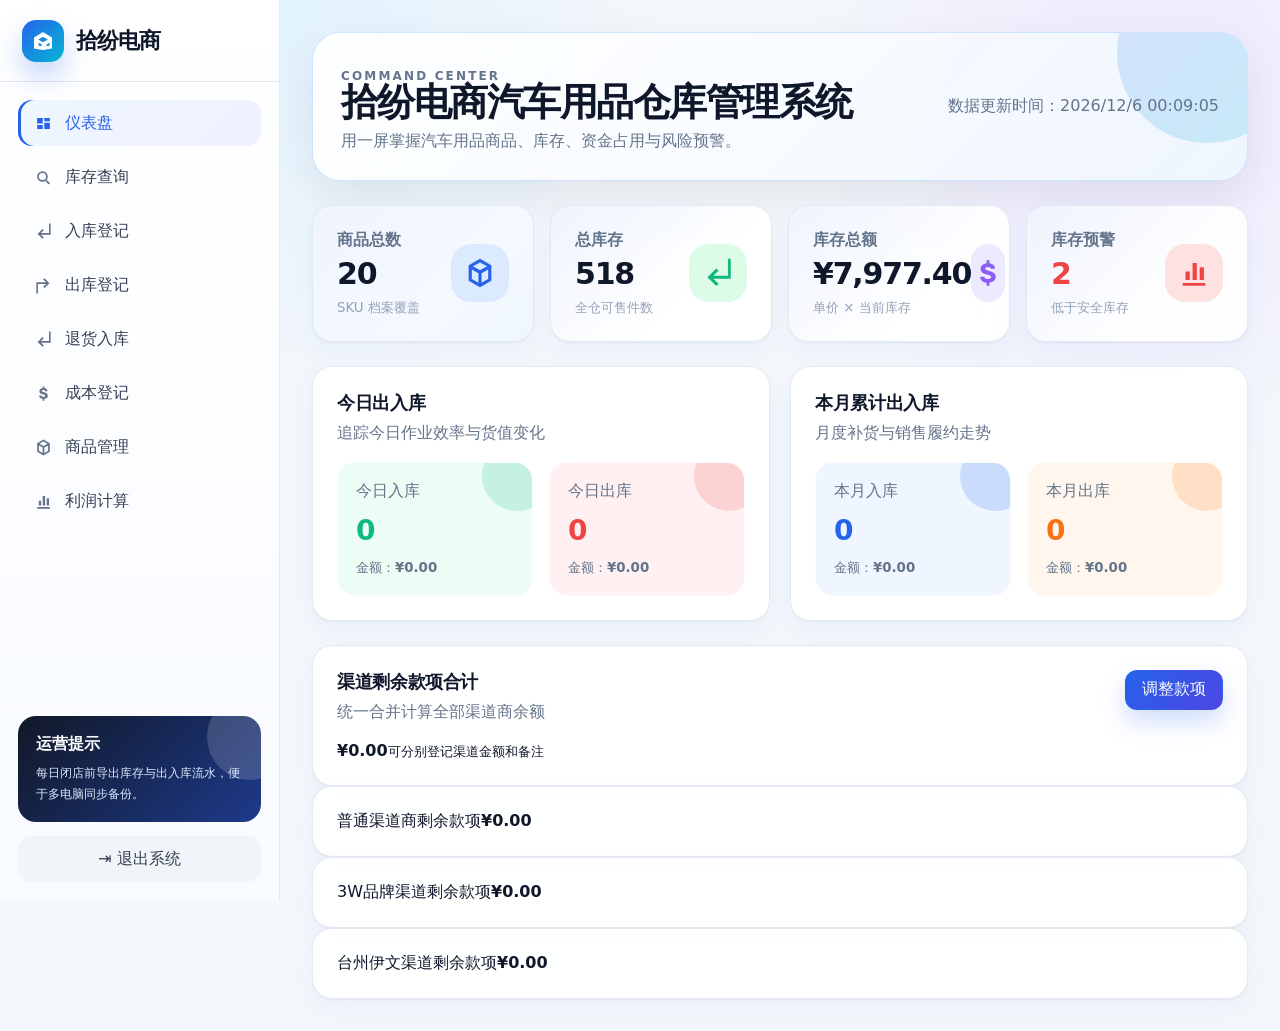
==== commit 55cd8384: "Redesign mini program UI with bottom tabs" ====
--- a/index.html
+++ b/index.html
@@ -3,170 +3,93 @@
   <head>
     <meta charset="UTF-8" />
     <meta name="viewport" content="width=device-width, initial-scale=1.0" />
-    <title>天猫店铺仓库管理系统</title>
-    <link rel="stylesheet" href="styles.css" />
+    <title>拾纷电商汽车用品仓库管理系统</title>
+    <link rel="stylesheet" href="styles.css?v=reference-v10" />
   </head>
-  <body>
+  <body data-app-version="reference-v10">
+    <svg aria-hidden="true" class="icon-sprite">
+      <symbol id="icon-logo" viewBox="0 0 24 24"><path d="M3 8.6 12 3l9 5.6v10.8L12 21l-9-1.6V8.6Zm4.2 1.9 4.8 2.7 4.8-2.7L12 7.7l-4.8 2.8Zm.4 3.2v3.1l3 0.5v-2.1l-3-1.5Zm8 1.5v2.1l3-.5v-3.1l-3 1.5Z"/></symbol>
+      <symbol id="icon-dashboard" viewBox="0 0 24 24"><path d="M4 5h7v7H4V5Zm9 0h7v4h-7V5ZM4 14h7v5H4v-5Zm9-3h7v8h-7v-8Z"/></symbol>
+      <symbol id="icon-search" viewBox="0 0 24 24"><path d="M10.7 4a6.7 6.7 0 1 1 0 13.4A6.7 6.7 0 0 1 10.7 4Zm0 2.2a4.5 4.5 0 1 0 0 9 4.5 4.5 0 0 0 0-9Zm5.5 9 4 4-1.6 1.6-4-4 1.6-1.6Z"/></symbol>
+      <symbol id="icon-in" viewBox="0 0 24 24"><path d="M19 5v12H8.8l3.6-3.6-1.6-1.6L4.5 18l6.3 6.2 1.6-1.6L8.8 19H21V5h-2Z" transform="translate(0 -3)"/></symbol>
+      <symbol id="icon-out" viewBox="0 0 24 24"><path d="M5 19V7h10.2l-3.6 3.6 1.6 1.6L19.5 6 13.2-.2l-1.6 1.6L15.2 5H3v14h2Z" transform="translate(0 3)"/></symbol>
+      <symbol id="icon-cost" viewBox="0 0 24 24"><path d="M13 3v2.1c2.3.4 4 1.7 4 3.9h-3c0-.8-.7-1.3-2-1.3-1.2 0-2 .5-2 1.2 0 .8.8 1.1 2.8 1.6 2.8.7 4.7 1.7 4.7 4.2 0 2.2-1.7 3.7-4.5 4.1V21h-2v-2.1c-2.7-.4-4.5-1.9-4.6-4.3h3c.1 1.1 1 1.7 2.5 1.7 1.5 0 2.3-.6 2.3-1.4 0-.8-.7-1.2-2.9-1.8-2.5-.6-4.5-1.5-4.5-4.1 0-2.1 1.7-3.5 4.2-3.9V3h2Z"/></symbol>
+      <symbol id="icon-box" viewBox="0 0 24 24"><path d="m12 2 8 4.5v11L12 22l-8-4.5v-11L12 2Zm0 2.5L7 7.3l5 2.8 5-2.8-5-2.8Zm-5.8 5v6.7l4.7 2.6v-6.7L6.2 9.5Zm11.6 0-4.7 2.6v6.7l4.7-2.6V9.5Z"/></symbol>
+      <symbol id="icon-report" viewBox="0 0 24 24"><path d="M4 19h16v2H4v-2Zm2-8h3v6H6v-6Zm5-6h3v12h-3V5Zm5 3h3v9h-3V8Z"/></symbol>
+      <symbol id="icon-export" viewBox="0 0 24 24"><path d="M11 4h2v8l3-3 1.4 1.4L12 15.8l-5.4-5.4L8 9l3 3V4ZM5 18h14v2H5v-2Z"/></symbol>
+      <symbol id="icon-plus" viewBox="0 0 24 24"><path d="M11 5h2v6h6v2h-6v6h-2v-6H5v-2h6V5Z"/></symbol>
+    </svg>
     <div class="app-shell">
-      <aside class="sidebar" aria-label="系统导航">
+      <aside class="sidebar" aria-label="仓库管理导航">
         <div class="brand">
-          <span class="brand-mark">猫</span>
-          <div>
-            <p>天猫店铺</p>
-            <strong>仓库管理系统</strong>
-          </div>
+          <span class="brand-icon" aria-hidden="true"><svg><use href="#icon-logo"></use></svg></span>
+          <div class="brand-copy"><strong>拾纷电商</strong></div>
         </div>
-        <nav>
-          <a href="#dashboard" class="active">数据仪表盘</a>
-          <a href="#manual-form">手动添加</a>
-          <a href="#batch-import">批量导入</a>
-          <a href="#inventory">库存列表</a>
-          <a href="#records">出入库记录</a>
+        <nav class="nav-list">
+          <button class="nav-item active" data-view="dashboard" type="button"><svg><use href="#icon-dashboard"></use></svg><span>仪表盘</span></button>
+          <button class="nav-item" data-view="inventory" type="button"><svg><use href="#icon-search"></use></svg><span>库存查询</span></button>
+          <button class="nav-item" data-view="stockIn" type="button"><svg><use href="#icon-in"></use></svg><span>入库登记</span></button>
+          <button class="nav-item" data-view="stockOut" type="button"><svg><use href="#icon-out"></use></svg><span>出库登记</span></button>
+          <button class="nav-item" data-view="returns" type="button"><svg><use href="#icon-in"></use></svg><span>退货入库</span></button>
+          <button class="nav-item" data-view="costs" type="button"><svg><use href="#icon-cost"></use></svg><span>成本登记</span></button>
+          <button class="nav-item" data-view="products" type="button"><svg><use href="#icon-box"></use></svg><span>商品管理</span></button>
+          <button class="nav-item" data-view="profits" type="button"><svg><use href="#icon-report"></use></svg><span>利润计算</span></button>
         </nav>
+        <div class="sidebar-card"><b>运营提示</b><span>每日闭店前导出库存与出入库流水，便于多电脑同步备份。</span></div>
+        <button class="logout" type="button">⇥ 退出系统</button>
       </aside>
 
-      <main>
-        <header class="hero">
-          <div>
-            <p class="eyebrow">Warehouse Control Center</p>
-            <h1>简洁清晰的店铺库存总览</h1>
-            <p>集中管理商品资料、成本、库存数量和每一次出入库流水。</p>
+      <main class="workspace">
+        <section class="view active" id="view-dashboard">
+          <div class="page-head hero-head"><div><p class="kicker">Command Center</p><h1>拾纷电商汽车用品仓库管理系统</h1><p>用一屏掌握汽车用品商品、库存、资金占用与风险预警。</p></div><span class="updated">数据更新时间：<span id="updatedAt"></span></span></div>
+          <div class="metric-grid four">
+            <article class="metric-card featured"><div><span>商品总数</span><strong id="dashProductCount">0</strong><small>SKU 档案覆盖</small></div><i class="icon blue"><svg><use href="#icon-box"></use></svg></i></article>
+            <article class="metric-card"><div><span>总库存</span><strong id="dashStockTotal">0</strong><small>全仓可售件数</small></div><i class="icon green"><svg><use href="#icon-in"></use></svg></i></article>
+            <article class="metric-card"><div><span>库存总额</span><strong id="dashInventoryValue">¥0.00</strong><small>单价 × 当前库存</small></div><i class="icon purple"><svg><use href="#icon-cost"></use></svg></i></article>
+            <article class="metric-card"><div><span>库存预警</span><strong class="danger-text" id="dashWarningCount">0</strong><small>低于安全库存</small></div><i class="icon red"><svg><use href="#icon-report"></use></svg></i></article>
           </div>
-          <button class="secondary" id="seedDemoBtn" type="button">载入演示数据</button>
-        </header>
-
-        <section id="dashboard" class="dashboard-grid" aria-label="数据仪表盘">
-          <article class="stat-card accent-red">
-            <span>SKU 数量</span>
-            <strong id="skuCount">0</strong>
-            <small>当前商品规格总数</small>
-          </article>
-          <article class="stat-card accent-blue">
-            <span>在库总数</span>
-            <strong id="stockTotal">0</strong>
-            <small>全部商品库存件数</small>
-          </article>
-          <article class="stat-card accent-green">
-            <span>库存成本</span>
-            <strong id="inventoryValue">¥0.00</strong>
-            <small>商品成本 × 在库数量</small>
-          </article>
-          <article class="stat-card accent-yellow">
-            <span>打包成本</span>
-            <strong id="packingValue">¥0.00</strong>
-            <small>打包成本 × 在库数量</small>
-          </article>
+          <div class="summary-row">
+            <article class="panel half"><div class="panel-title"><div><h2>今日出入库</h2><p>追踪今日作业效率与货值变化</p></div></div><div class="soft-grid"><div class="soft-card in"><span>今日入库</span><strong id="todayInQty">0</strong><small>金额：<b id="todayInAmount">¥0.00</b></small></div><div class="soft-card out"><span>今日出库</span><strong id="todayOutQty">0</strong><small>金额：<b id="todayOutAmount">¥0.00</b></small></div></div></article>
+            <article class="panel half"><div class="panel-title"><div><h2>本月累计出入库</h2><p>月度补货与销售履约走势</p></div></div><div class="soft-grid"><div class="soft-card month-in"><span>本月入库</span><strong id="monthInQty">0</strong><small>金额：<b id="monthInAmount">¥0.00</b></small></div><div class="soft-card month-out"><span>本月出库</span><strong id="monthOutQty">0</strong><small>金额：<b id="monthOutAmount">¥0.00</b></small></div></div></article>
+          </div>
+          <div class="channel-grid">
+            <article class="panel channel-total"><div class="panel-title"><div><h2>渠道剩余款项合计</h2><p>统一合并计算全部渠道商余额</p></div><button class="btn primary" id="adjustChannelBtn" type="button">调整款项</button></div><strong id="dashChannelFunds">¥0.00</strong><small id="dashChannelNote">可分别登记渠道金额和备注</small></article>
+            <article class="panel channel-card"><span>普通渠道商剩余款项</span><strong id="channelGeneralFunds">¥0.00</strong></article>
+            <article class="panel channel-card"><span>3W品牌渠道剩余款项</span><strong id="channelThreeWFunds">¥0.00</strong></article>
+            <article class="panel channel-card"><span>台州伊文渠道剩余款项</span><strong id="channelTaizhouFunds">¥0.00</strong></article>
+          </div>
         </section>
 
-        <section class="content-grid">
-          <article id="manual-form" class="panel">
-            <div class="panel-heading">
-              <div>
-                <p class="eyebrow">Manual Entry</p>
-                <h2>手动添加商品</h2>
-              </div>
-            </div>
-            <form id="productForm" class="product-form">
-              <label>
-                商品名称
-                <input name="name" required placeholder="例如：猫粮储存罐" />
-              </label>
-              <label>
-                商品规格
-                <input name="spec" required placeholder="例如：3L / 白色" />
-              </label>
-              <label>
-                商品成本（元）
-                <input name="cost" type="number" min="0" step="0.01" required placeholder="0.00" />
-              </label>
-              <label>
-                打包成本（元）
-                <input name="packingCost" type="number" min="0" step="0.01" required placeholder="0.00" />
-              </label>
-              <label>
-                在库数量
-                <input name="stock" type="number" min="0" step="1" required placeholder="0" />
-              </label>
-              <button type="submit">保存商品</button>
-            </form>
-          </article>
-
-          <article id="batch-import" class="panel">
-            <div class="panel-heading">
-              <div>
-                <p class="eyebrow">Batch Import</p>
-                <h2>批量添加商品</h2>
-              </div>
-              <button class="ghost" id="downloadTemplateBtn" type="button">下载模板</button>
-            </div>
-            <p class="hint">支持 CSV 文件，表头必须为：商品名称,商品规格,商品成本,打包成本,在库数量。</p>
-            <div class="upload-box">
-              <input id="csvInput" type="file" accept=".csv,text/csv" />
-              <span>选择 CSV 后会自动导入并合并同名同规格商品</span>
-            </div>
-            <textarea id="pasteArea" placeholder="也可粘贴 CSV 内容后点击导入"></textarea>
-            <button class="secondary full" id="pasteImportBtn" type="button">导入粘贴内容</button>
-          </article>
+        <section class="view" id="view-inventory">
+          <div class="page-head"><div><p class="kicker">Inventory Radar</p><h1>库存查询</h1><p>搜索、筛选并识别低库存风险。</p></div><button class="btn light" id="exportInventoryBtn" type="button"><svg><use href="#icon-export"></use></svg> 导出Excel</button></div>
+          <div class="metric-grid four compact"><article class="mini-metric"><i class="bubble blue"><svg><use href="#icon-box"></use></svg></i><div><span>商品总数</span><strong id="invProductCount">0</strong></div></article><article class="mini-metric"><i class="bubble green"><svg><use href="#icon-in"></use></svg></i><div><span>总库存量</span><strong id="invStockTotal">0</strong></div></article><article class="mini-metric"><i class="bubble blue"><svg><use href="#icon-cost"></use></svg></i><div><span>在库金额</span><strong id="invAmount">¥0.00</strong></div></article><article class="mini-metric"><i class="bubble red"><svg><use href="#icon-report"></use></svg></i><div><span>库存不足</span><strong id="invWarningCount">0</strong></div></article></div>
+          <div class="warning-box" id="warningBox"><strong>智能库存预警</strong><p>以下商品低于安全库存，请优先安排补货或调整销售节奏。</p><div id="warningTags"></div></div>
+          <div class="filter-card"><div class="filter-line"><input id="inventorySearch" type="search" placeholder="搜索商品名称、编码或规格分类..." /><select id="inventoryCategoryFilter" aria-label="按规格分类筛选"><option value="all">全部规格分类</option></select></div><div class="tabs"><button class="tab active" data-filter="all" type="button">全部 (<span id="tabAll">0</span>)</button><button class="tab" data-filter="normal" type="button">库存正常 (<span id="tabNormal">0</span>)</button><button class="tab" data-filter="low" type="button">库存不足 (<span id="tabLow">0</span>)</button></div></div>
+          <div class="table-card"><table><thead><tr><th>商品名称</th><th>规格分类</th><th>单位</th><th>单价</th><th>当前库存</th><th>库存金额</th><th>库存状态</th><th>操作</th></tr></thead><tbody id="inventoryBody"></tbody></table></div>
         </section>
 
-        <section id="inventory" class="panel wide-panel">
-          <div class="panel-heading responsive-heading">
-            <div>
-              <p class="eyebrow">Inventory</p>
-              <h2>商品库存列表</h2>
-            </div>
-            <div class="toolbar">
-              <input id="searchInput" type="search" placeholder="搜索商品名称或规格" />
-              <button class="ghost" id="exportBtn" type="button">导出 CSV</button>
-              <button class="danger" id="clearBtn" type="button">清空数据</button>
-            </div>
-          </div>
-          <div class="table-wrap">
-            <table>
-              <thead>
-                <tr>
-                  <th>商品名称</th>
-                  <th>商品规格</th>
-                  <th>商品成本</th>
-                  <th>打包成本</th>
-                  <th>在库数量</th>
-                  <th>入库</th>
-                  <th>出库</th>
-                  <th>操作</th>
-                </tr>
-              </thead>
-              <tbody id="inventoryBody"></tbody>
-            </table>
-          </div>
-          <p id="emptyState" class="empty-state">暂无商品，请先手动添加或批量导入。</p>
-        </section>
+        <section class="view" id="view-stockIn"><div class="page-head"><div><p class="kicker">Inbound Flow</p><h1>入库登记</h1><p>记录采购补货、批次、供应商与入库金额。</p></div><div class="actions"><button class="btn light" id="importStockInBtn" type="button">↥ 批量导入 CSV/XLSX</button><button class="btn light" id="exportStockInBtn" type="button"><svg><use href="#icon-export"></use></svg> 导出 Excel</button><button class="btn primary" id="addStockInBtn" type="button"><svg><use href="#icon-plus"></use></svg> 添加入库</button></div></div><div class="metric-grid three"><article class="metric-card small"><span>入库记录数</span><strong id="inRecordCount">0</strong><small>已归档批次</small></article><article class="metric-card small"><span>总入库数量</span><strong class="blue-text" id="inQtyTotal">0</strong><small>累计补货件数</small></article><article class="metric-card small"><span>总金额</span><strong class="green-text" id="inAmountTotal">¥0.00</strong><small>补货货值</small></article></div><div class="filter-card"><div class="filter-line"><input id="stockInSearch" type="search" placeholder="搜索商品名称..." /><select id="stockInCategoryFilter" aria-label="按规格分类筛选"><option value="all">全部规格分类</option></select></div><div class="date-row"><span>▣</span><input id="stockInStart" type="date" /><span>至</span><input id="stockInEnd" type="date" /></div></div><div class="table-card"><table><thead><tr><th><input id="stockInSelectAll" type="checkbox" /></th><th>商品</th><th>供应商</th><th>数量</th><th>单价</th><th>总金额</th><th>入库日期</th><th>操作员</th><th>备注</th><th>操作</th></tr></thead><tbody id="stockInBody"></tbody></table></div></section>
 
-        <section id="records" class="panel wide-panel">
-          <div class="panel-heading responsive-heading">
-            <div>
-              <p class="eyebrow">Records</p>
-              <h2>出入库记录</h2>
-            </div>
-            <button class="ghost" id="clearRecordsBtn" type="button">清空记录</button>
-          </div>
-          <div class="records-list" id="recordsList"></div>
-        </section>
+        <section class="view" id="view-stockOut"><div class="page-head"><div><p class="kicker">Outbound Flow</p><h1>出库登记</h1><p>记录销售发货、用途与库存扣减过程。</p></div><div class="actions"><button class="btn light" id="importStockOutBtn" type="button">↥ 批量导入 CSV/XLSX</button><button class="btn light" id="exportStockOutBtn" type="button"><svg><use href="#icon-export"></use></svg> 导出Excel</button><button class="btn primary" id="addStockOutBtn" type="button"><svg><use href="#icon-plus"></use></svg> 添加出库</button></div></div><div class="metric-grid two"><article class="metric-card small"><span>出库记录数</span><strong id="outRecordCount">0</strong><small>履约流水</small></article><article class="metric-card small"><span>总出库数量</span><strong class="red-text" id="outQtyTotal">0</strong><small>累计扣减件数</small></article></div><div class="filter-card"><div class="filter-line"><input id="stockOutSearch" type="search" placeholder="搜索商品名称..." /><select id="stockOutCategoryFilter" aria-label="按规格分类筛选"><option value="all">全部规格分类</option></select></div><div class="date-row"><span>▣</span><input id="stockOutStart" type="date" /><span>至</span><input id="stockOutEnd" type="date" /></div></div><div class="table-card"><table><thead><tr><th><input type="checkbox" /></th><th>出库日期</th><th>商品</th><th>数量</th><th>用途</th><th>操作</th></tr></thead><tbody id="stockOutBody"></tbody></table></div></section>
+
+        <section class="view" id="view-returns"><div class="page-head"><div><p class="kicker">Return Inbound</p><h1>退货入库</h1><p>登记退货订单、物流单号、物流公司、退款创建时间和备注。</p></div><div class="actions"><button class="btn light" id="importReturnsBtn" type="button">↥ 批量导入 CSV/XLSX</button><button class="btn light" id="exportReturnsBtn" type="button"><svg><use href="#icon-export"></use></svg> 导出Excel</button><button class="btn primary" id="addReturnBtn" type="button"><svg><use href="#icon-plus"></use></svg> 添加退货入库</button></div></div><div class="metric-grid three"><article class="metric-card small"><span>退货记录数</span><strong id="returnRecordCount">0</strong><small>已登记退货单</small></article><article class="metric-card small"><span>退货入库数量</span><strong class="blue-text" id="returnQtyTotal">0</strong><small>累计退回件数</small></article><article class="metric-card small"><span>涉及订单数</span><strong id="returnOrderCount">0</strong><small>去重订单号</small></article></div><div class="filter-card"><input id="returnSearch" type="search" placeholder="搜索订单号、物流公司、物流单号、商品或备注..." /><div class="date-row"><span>▣</span><input id="returnStart" type="date" /><span>至</span><input id="returnEnd" type="date" /></div></div><div class="table-card"><table><thead><tr><th>退货日期</th><th>退款创建时间</th><th>订单号</th><th>物流公司</th><th>物流单号</th><th>物品名称</th><th>物品数量</th><th>操作人</th><th>备注</th><th>操作</th></tr></thead><tbody id="returnBody"></tbody></table></div></section>
+
+        <section class="view" id="view-costs"><div class="page-head"><div><p class="kicker">Cost Ledger</p><h1>成本登记</h1><p>把采购、快递、代发和其他成本纳入统一台账。</p></div><div class="actions"><button class="btn light" id="exportCostsBtn" type="button"><svg><use href="#icon-export"></use></svg> 导出Excel</button><button class="btn primary" id="addCostBtn" type="button"><svg><use href="#icon-plus"></use></svg> 添加成本</button></div></div><div class="metric-grid four"><article class="metric-card small"><span>总成本</span><strong class="red-text" id="costTotal">¥0.00</strong><small>全部成本合计</small></article><article class="metric-card small"><span>采购成本</span><strong id="purchaseCost">¥0.00</strong><small>进货采购支出</small></article><article class="metric-card small"><span>快递成本</span><strong id="expressCost">¥0.00</strong><small>物流履约费用</small></article><article class="metric-card small"><span>代发成本</span><strong id="agencyCost">¥0.00</strong><small>供应链代发</small></article><article class="metric-card small"><span>其他成本</span><strong id="otherCost">¥0.00</strong><small>杂项费用</small></article></div><div class="filter-card"><select id="costTypeFilter"><option value="all">全部成本类型</option><option value="采购成本">采购成本</option><option value="快递成本">快递成本</option><option value="代发成本">代发成本</option><option value="其他成本">其他成本</option></select></div><div class="table-card"><table><thead><tr><th><input type="checkbox" /></th><th>成本类型</th><th>金额</th><th>日期</th><th>操作员</th><th>说明</th><th>操作</th></tr></thead><tbody id="costBody"></tbody></table></div></section>
+
+        <section class="view" id="view-products"><div class="page-head"><div><p class="kicker">Product Studio</p><h1>商品管理</h1><p>维护商品档案、规格分类、价格、安全库存和启用状态。</p></div><div class="actions"><button class="btn light" id="importProductsBtn" type="button">↥ 批量添加商品</button><button class="btn light" id="exportProductsBtn" type="button"><svg><use href="#icon-export"></use></svg> 导出Excel</button><button class="btn primary" id="addProductBtn" type="button"><svg><use href="#icon-plus"></use></svg> 添加商品</button></div></div><div class="filter-card"><div class="filter-line"><input id="productSearch" type="search" placeholder="搜索商品名称、编码或规格分类..." /><select id="productCategoryFilter" aria-label="按规格分类筛选"><option value="all">全部规格分类</option></select></div></div><div class="table-card"><table><thead><tr><th>商品名称</th><th>规格分类</th><th>单位</th><th>单价</th><th>当前库存</th><th>状态</th><th>操作</th></tr></thead><tbody id="productBody"></tbody></table></div></section>
+
+        <section class="view" id="view-profits"><div class="page-head"><div><p class="kicker">Profit Center</p><h1>利润计算</h1><p>销售、采购、费用和人工调整全部可登记、可编辑、可导出。</p></div><div class="actions"><button class="btn light" id="exportProfitsBtn" type="button"><svg><use href="#icon-export"></use></svg> 导出Excel</button><button class="btn primary" id="addProfitAdjustBtn" type="button"><svg><use href="#icon-plus"></use></svg> 登记利润调整</button></div></div><div class="metric-grid four"><article class="mini-metric"><i class="bubble blue"><svg><use href="#icon-out"></use></svg></i><div><span>销售收入</span><strong id="profitRevenue">¥0.00</strong><small id="profitRevenueBase">自动 + 手动</small></div></article><article class="mini-metric"><i class="bubble yellow"><svg><use href="#icon-in"></use></svg></i><div><span>入库采购成本</span><strong id="profitPurchaseCost">¥0.00</strong><small id="profitPurchaseBase">入库单价 × 数量</small></div></article><article class="mini-metric"><i class="bubble red"><svg><use href="#icon-cost"></use></svg></i><div><span>费用成本</span><strong id="profitExpenseCost">¥0.00</strong><small id="profitExpenseBase">成本登记 + 手动</small></div></article><article class="mini-metric"><i class="bubble green"><svg><use href="#icon-report"></use></svg></i><div><span>预估利润</span><strong id="profitNet">¥0.00</strong><small>收入 - 成本</small></div></article></div><div class="table-card"><table><thead><tr><th>商品名称</th><th>出库数量</th><th>销售金额</th><th>入库数量</th><th>入库成本</th><th>退货数量</th><th>预估毛利</th><th>操作</th></tr></thead><tbody id="profitBody"></tbody></table></div><div class="table-card profit-ledger"><div class="panel-title"><div><h2>利润调整登记</h2><p>用于补登记差价、退款、优惠、人工成本或其他影响利润的金额。</p></div></div><table><thead><tr><th>类型</th><th>金额</th><th>日期</th><th>关联商品</th><th>备注</th><th>操作</th></tr></thead><tbody id="profitAdjustBody"></tbody></table></div></section>
       </main>
     </div>
 
-    <template id="inventoryRowTemplate">
-      <tr>
-        <td data-label="商品名称" class="name"></td>
-        <td data-label="商品规格" class="spec"></td>
-        <td data-label="商品成本" class="cost"></td>
-        <td data-label="打包成本" class="packingCost"></td>
-        <td data-label="在库数量" class="stock badge-cell"></td>
-        <td data-label="入库"><button class="mini inbound" type="button">入库</button></td>
-        <td data-label="出库"><button class="mini outbound" type="button">出库</button></td>
-        <td data-label="操作"><button class="mini danger delete" type="button">删除</button></td>
-      </tr>
-    </template>
+    <dialog id="productDialog"><form method="dialog" id="productForm" class="dialog-card"><h2 id="productDialogTitle">添加商品</h2><input type="hidden" name="id" /><label>商品名称<input name="name" required placeholder="例如：腰靠-米白色" /></label><label>规格分类<select name="category" required></select></label><label>单位<input name="unit" required value="个" /></label><label>单价<input name="price" required type="number" min="0" step="0.01" /></label><label>当前库存<input name="stock" required type="number" min="0" step="1" /></label><label>预警库存<input name="warning" required type="number" min="0" step="1" value="10" /></label><menu><button class="btn light" value="cancel" type="button" data-close>取消</button><button class="btn primary" value="default">保存</button></menu></form></dialog>
+    <dialog id="movementDialog"><form method="dialog" id="movementForm" class="dialog-card"><h2 id="movementTitle">添加入库</h2><input type="hidden" name="type" /><input type="hidden" name="id" /><label>商品<select name="productId" required></select></label><label id="batchLabel">批次号<input name="batch" placeholder="000" /></label><label id="supplierLabel">供应商<input name="supplier" placeholder="供应商名称" /></label><label id="movementPriceLabel">入库单价<input name="price" type="number" min="0" step="0.01" /></label><label>数量<input name="quantity" required type="number" min="1" step="1" /></label><label>日期<input name="date" required type="date" /></label><label>用途/备注<input name="purpose" placeholder="例如：日常销售/补货" /></label><menu><button class="btn light" value="cancel" type="button" data-close>取消</button><button class="btn primary" value="default">保存</button></menu></form></dialog>
+    <dialog id="costDialog"><form method="dialog" id="costForm" class="dialog-card"><h2>添加成本</h2><label>成本类型<select name="type"><option>采购成本</option><option>快递成本</option><option>代发成本</option><option>其他成本</option></select></label><label>金额<input name="amount" required type="number" min="0" step="0.01" /></label><label>日期<input name="date" required type="date" /></label><label>说明<input name="note" placeholder="例如：汽车坐垫单片代发" /></label><menu><button class="btn light" value="cancel" type="button" data-close>取消</button><button class="btn primary" value="default">保存</button></menu></form></dialog>
+    <dialog id="channelDialog"><form method="dialog" id="channelForm" class="dialog-card"><h2>调整渠道商剩余款项</h2><label>渠道<select name="channel"><option value="general">普通渠道商</option><option value="threeW">3W品牌渠道</option><option value="taizhouYiwen">台州伊文渠道</option></select></label><label>调整方式<select name="mode"><option value="add">增加金额</option><option value="set">改为指定金额</option></select></label><label>金额<input name="amount" required type="number" min="0" step="0.01" /></label><label>备注<input name="note" placeholder="例如：渠道商充值/扣款调整" /></label><menu><button class="btn light" value="cancel" type="button" data-close>取消</button><button class="btn primary" value="default">保存</button></menu></form></dialog>
+    <dialog id="profitAdjustDialog"><form method="dialog" id="profitAdjustForm" class="dialog-card"><h2 id="profitAdjustTitle">登记利润调整</h2><input type="hidden" name="id" /><label>调整类型<select name="type"><option value="revenue">销售收入调整</option><option value="purchase">入库采购成本调整</option><option value="expense">费用成本调整</option></select></label><label>关联商品<select name="productId"><option value="">不关联商品</option></select></label><label>金额<input name="amount" required type="number" step="0.01" /></label><label>日期<input name="date" required type="date" /></label><label>备注<input name="note" placeholder="例如：售价差额/采购差额/人工费用" /></label><menu><button class="btn light" value="cancel" type="button" data-close>取消</button><button class="btn primary" value="default">保存</button></menu></form></dialog>
+    <dialog id="returnDialog"><form method="dialog" id="returnForm" class="dialog-card"><h2 id="returnDialogTitle">添加退货入库</h2><input type="hidden" name="id" /><label>退货日期<input name="returnDate" required type="date" /></label><label>退款创建时间<input name="refundCreatedAt" required type="date" /></label><label>订单号<input name="orderNo" required placeholder="例如：TM20260528001" /></label><label>物流公司<input name="logisticsCompany" required placeholder="例如：顺丰速运" /></label><label>物流单号<input name="trackingNo" required placeholder="例如：SF1234567890" /></label><label>物品名称<select name="productId" required></select></label><label>物品数量<input name="quantity" required type="number" min="1" step="1" /></label><label>操作人<input name="operator" required value="陈" /></label><label>备注<input name="note" placeholder="例如：尺码不合适/客户退回" /></label><menu><button class="btn light" value="cancel" type="button" data-close>取消</button><button class="btn primary" value="default">保存</button></menu></form></dialog>
 
-    <script src="app.js"></script>
+    <input id="csvFileInput" type="file" accept=".csv,.xlsx,text/csv,application/vnd.openxmlformats-officedocument.spreadsheetml.sheet" hidden />
+    <script src="app.js?v=reference-v10"></script>
   </body>
 </html>
--- a/styles.css
+++ b/styles.css
@@ -1,455 +1,217 @@
 :root {
   color-scheme: light;
-  --bg: #f6f7fb;
-  --panel: #ffffff;
-  --text: #172033;
-  --muted: #667085;
-  --line: #e5e7ef;
-  --red: #ff4d4f;
-  --red-dark: #d9363e;
-  --blue: #2f80ed;
-  --green: #13a56b;
-  --yellow: #f5a623;
-  --shadow: 0 18px 45px rgba(17, 24, 39, 0.08);
+  --bg: #f4f7fb;
+  --panel: rgba(255, 255, 255, 0.92);
+  --text: #0f172a;
+  --muted: #64748b;
+  --line: #e2e8f0;
+  --blue: #2563eb;
+  --cyan: #06b6d4;
+  --green: #10b981;
+  --red: #ef4444;
+  --orange: #f97316;
+  --purple: #8b5cf6;
+  --ink: #111827;
+  --shadow: 0 16px 40px rgba(15, 23, 42, 0.08);
+  --soft-shadow: 0 1px 2px rgba(15, 23, 42, 0.05), 0 10px 26px rgba(37, 99, 235, 0.05);
   font-family: Inter, "PingFang SC", "Microsoft YaHei", system-ui, sans-serif;
 }
 
-* {
-  box-sizing: border-box;
+* { box-sizing: border-box; }
+body { margin: 0; background: radial-gradient(circle at 20% 0%, #e0f2fe 0, transparent 28%), radial-gradient(circle at 90% 10%, #ede9fe 0, transparent 24%), var(--bg); color: var(--text); }
+button, input, select { font: inherit; }
+button { cursor: pointer; }
+svg { fill: currentColor; height: 1em; width: 1em; }
+.icon-sprite { height: 0; position: absolute; width: 0; }
+
+.app-shell { display: grid; grid-template-columns: 280px 1fr; min-height: 100vh; }
+.sidebar { background: linear-gradient(180deg, #ffffff 0%, #f8fbff 100%); border-right: 1px solid rgba(226, 232, 240, 0.9); display: flex; flex-direction: column; height: 100vh; left: 0; padding: 0 18px 18px; position: sticky; top: 0; }
+.brand { align-items: center; border-bottom: 1px solid var(--line); display: grid; gap: 12px; grid-template-columns: 42px 1fr; min-height: 82px; margin: 0 -18px 18px; padding: 0 22px; }
+.brand-icon { align-items: center; background: linear-gradient(135deg, var(--blue), var(--cyan)); border-radius: 14px; box-shadow: 0 14px 28px rgba(37, 99, 235, 0.28); color: white; display: inline-flex; font-size: 24px; height: 42px; justify-content: center; width: 42px; }
+.brand-copy strong { display: block; font-size: 22px; letter-spacing: -0.04em; line-height: 1.05; }
+.version-pill { background: #eaf2ff; border: 1px solid #bfdbfe; border-radius: 999px; color: var(--blue); font-size: 12px; font-weight: 800; padding: 5px 9px; white-space: nowrap; }
+.version-text { color: var(--blue); }
+.nav-list { display: grid; gap: 8px; }
+.nav-item, .logout { align-items: center; background: transparent; border: 0; border-radius: 14px; color: #334155; display: flex; gap: 12px; min-height: 46px; padding: 0 16px; text-align: left; transition: 0.2s ease; }
+.nav-item svg { color: #64748b; font-size: 19px; }
+.nav-item.active, .nav-item:hover { background: linear-gradient(135deg, #eff6ff, #eef2ff); box-shadow: inset 3px 0 0 var(--blue); color: var(--blue); }
+.nav-item.active svg, .nav-item:hover svg { color: var(--blue); }
+.sidebar-card { background: linear-gradient(135deg, #111827, #1e3a8a); border-radius: 18px; color: white; margin-top: auto; padding: 18px; position: relative; overflow: hidden; }
+.sidebar-card::after { background: rgba(255,255,255,.16); border-radius: 999px; content: ""; height: 86px; position: absolute; right: -32px; top: -22px; width: 86px; }
+.sidebar-card b, .sidebar-card span { display: block; position: relative; z-index: 1; }
+.sidebar-card span { color: #dbeafe; font-size: 12px; line-height: 1.7; margin-top: 8px; }
+.logout { background: #f1f5f9; justify-content: center; margin-top: 14px; }
+.workspace { min-width: 0; padding: 32px; }
+.view { display: none; }
+.view.active { display: block; }
+
+.page-head { align-items: center; display: flex; justify-content: space-between; gap: 18px; margin-bottom: 24px; }
+.hero-head { background: linear-gradient(135deg, rgba(255,255,255,.95), rgba(239,246,255,.92)); border: 1px solid rgba(191, 219, 254, .75); border-radius: 28px; box-shadow: var(--shadow); padding: 28px; position: relative; overflow: hidden; }
+.hero-head::after { background: linear-gradient(135deg, rgba(37,99,235,.15), rgba(6,182,212,.18)); border-radius: 999px; content: ""; height: 180px; position: absolute; right: -50px; top: -70px; width: 180px; }
+.kicker { color: var(--blue); font-size: 12px; font-weight: 900; letter-spacing: .18em; margin: 0 0 8px; text-transform: uppercase; }
+h1 { font-size: clamp(26px, 3vw, 38px); letter-spacing: -0.04em; line-height: 1.05; margin: 0; }
+h2 { font-size: 18px; letter-spacing: -0.02em; margin: 0; }
+.page-head p, .panel-title p { color: var(--muted); margin: 8px 0 0; }
+.updated { color: var(--muted); position: relative; z-index: 1; white-space: nowrap; }
+.actions { display: flex; flex-wrap: wrap; gap: 10px; }
+
+.btn { align-items: center; border: 1px solid var(--line); border-radius: 12px; display: inline-flex; gap: 8px; min-height: 40px; padding: 0 16px; transition: .18s ease; }
+.btn.primary { background: linear-gradient(135deg, var(--blue), #4f46e5); border-color: transparent; box-shadow: 0 12px 24px rgba(37, 99, 235, .22); color: #fff; }
+.btn.light { background: rgba(255,255,255,.9); color: #334155; }
+.btn:hover, .tab:hover, .link-btn:hover { transform: translateY(-1px); }
+.icon-btn { background: transparent; border: 0; color: #64748b; font-size: 20px; }
+
+.metric-grid { display: grid; gap: 16px; margin-bottom: 24px; }
+.metric-grid.four { grid-template-columns: repeat(4, minmax(0, 1fr)); }
+.metric-grid.five { grid-template-columns: repeat(5, minmax(0, 1fr)); }
+.metric-grid.three { grid-template-columns: repeat(3, minmax(0, 1fr)); }
+.metric-grid.two { grid-template-columns: repeat(2, minmax(0, 1fr)); }
+.metric-card, .mini-metric, .panel, .filter-card, .table-card, .report-tabs { background: var(--panel); border: 1px solid rgba(226, 232, 240, .9); border-radius: 20px; box-shadow: var(--soft-shadow); backdrop-filter: blur(12px); }
+.metric-card { align-items: center; display: flex; justify-content: space-between; min-height: 116px; overflow: hidden; padding: 24px; position: relative; }
+.metric-card::before { background: linear-gradient(135deg, rgba(37,99,235,.08), transparent 65%); content: ""; inset: 0; opacity: .9; position: absolute; }
+.metric-card > * { position: relative; z-index: 1; }
+.metric-card.featured { background: linear-gradient(135deg, #ffffff, #eff6ff); }
+.metric-card.small { align-items: flex-start; display: block; min-height: 96px; }
+.metric-card span, .mini-metric span { color: var(--muted); display: block; font-weight: 700; margin-bottom: 8px; }
+.metric-card strong, .mini-metric strong { display: block; font-size: 30px; letter-spacing: -0.04em; line-height: 1; }
+.metric-card small { color: #94a3b8; display: block; margin-top: 10px; }
+.icon { align-items: center; border-radius: 20px; display: inline-flex; font-size: 34px; height: 58px; justify-content: center; width: 58px; }
+.icon.blue { background: #dbeafe; color: var(--blue); } .icon.green { background: #dcfce7; color: var(--green); } .icon.red { background: #fee2e2; color: var(--red); } .icon.purple { background: #ede9fe; color: var(--purple); }
+.blue, .blue-text { color: var(--blue); } .green, .green-text { color: var(--green); } .red, .red-text, .danger-text { color: var(--red); } .purple { color: var(--purple); }
+.mini-metric { align-items: center; display: flex; gap: 14px; min-height: 92px; padding: 20px; }
+.bubble { align-items: center; border-radius: 16px; display: inline-flex; font-style: normal; height: 44px; justify-content: center; width: 44px; }
+.bubble.blue { background: #dbeafe; color: var(--blue); } .bubble.green { background: #dcfce7; color: var(--green); } .bubble.red { background: #fee2e2; color: var(--red); } .bubble.yellow { background: #fef3c7; color: #d97706; }
+
+.summary-row { display: grid; gap: 20px; grid-template-columns: 1fr 1fr; margin-bottom: 24px; }
+.panel { padding: 24px; }
+.panel-title { align-items: flex-start; display: flex; justify-content: space-between; margin-bottom: 18px; }
+.soft-grid { display: grid; gap: 16px; grid-template-columns: 1fr 1fr; }
+.soft-card { border: 1px solid rgba(255,255,255,.6); border-radius: 18px; overflow: hidden; padding: 18px; position: relative; }
+.soft-card::after { border-radius: 999px; content: ""; height: 70px; opacity: .18; position: absolute; right: -20px; top: -22px; width: 70px; }
+.soft-card span, .soft-card small { color: var(--muted); display: block; }
+.soft-card strong { display: block; font-size: 28px; letter-spacing: -0.04em; margin: 12px 0; }
+.soft-card.in { background: #ecfdf5; color: var(--green); } .soft-card.in::after { background: var(--green); }
+.soft-card.out { background: #fff1f2; color: var(--red); } .soft-card.out::after { background: var(--red); }
+.soft-card.month-in { background: #eff6ff; color: var(--blue); } .soft-card.month-in::after { background: var(--blue); }
+.soft-card.month-out { background: #fff7ed; color: var(--orange); } .soft-card.month-out::after { background: var(--orange); }
+.chart-grid { display: grid; gap: 24px; grid-template-columns: repeat(3, minmax(0, 1fr)); }
+.bar-chart { height: 300px; padding: 8px 4px; }
+.bar-row { align-items: center; display: grid; gap: 10px; grid-template-columns: 110px 1fr 82px; margin: 16px 0; }
+.bar-label { color: #475569; overflow: hidden; text-overflow: ellipsis; white-space: nowrap; }
+.bar-track { background-image: linear-gradient(to right, rgba(148,163,184,.3) 1px, transparent 1px); background-size: 25% 100%; border: 1px dashed #cbd5e1; border-radius: 999px; height: 34px; overflow: hidden; }
+.bar-fill { background: linear-gradient(90deg, var(--blue), var(--cyan)); border-radius: inherit; height: 100%; }
+.bar-value { color: #64748b; text-align: right; }
+.empty-chart { align-items: center; color: var(--muted); display: flex; height: 300px; justify-content: center; }
+
+.warning-box { background: linear-gradient(135deg, #fff7ed, #fff1f2); border: 1px solid #fecaca; border-radius: 20px; color: var(--red); margin-bottom: 24px; padding: 20px; }
+.warning-box.hidden { display: none; }
+.warning-box strong { display: block; font-size: 18px; }
+.warning-box p { color: #9f1239; margin: 8px 0 0; }
+#warningTags { display: flex; flex-wrap: wrap; gap: 8px; margin-top: 14px; }
+.warn-tag { background: rgba(254, 226, 226, .9); border: 1px solid #fecaca; border-radius: 999px; color: #dc2626; padding: 7px 12px; }
+.filter-card { margin-bottom: 24px; padding: 16px; }
+input, select { background: #fff; border: 1px solid #cfd8e3; border-radius: 12px; height: 42px; outline: none; padding: 0 14px; transition: .18s ease; }
+input:focus, select:focus { border-color: var(--blue); box-shadow: 0 0 0 4px rgba(37, 99, 235, .12); }
+.filter-card input[type="search"] { width: 100%; }
+.filter-line { align-items: center; display: grid; gap: 12px; grid-template-columns: minmax(220px, 1fr) 190px; }
+.filter-line select { min-width: 170px; }
+.tabs { display: flex; flex-wrap: wrap; gap: 8px; margin-top: 16px; }
+.tab { background: #f8fafc; border: 1px solid var(--line); border-radius: 999px; color: #334155; height: 38px; padding: 0 18px; transition: .18s ease; }
+.tab.active { background: linear-gradient(135deg, var(--blue), #4f46e5); border-color: transparent; box-shadow: 0 10px 18px rgba(37,99,235,.18); color: #fff; }
+.date-row { align-items: center; display: flex; flex-wrap: wrap; gap: 10px; margin-top: 16px; }
+.date-row.right { margin: 0 0 0 auto; }
+
+.table-card { overflow-x: auto; }
+table { border-collapse: separate; border-spacing: 0; min-width: 980px; width: 100%; }
+th, td { border-bottom: 1px solid var(--line); padding: 16px 24px; text-align: left; white-space: nowrap; }
+th { background: #f8fafc; color: #64748b; font-size: 13px; font-weight: 800; letter-spacing: .02em; }
+td { height: 62px; }
+tbody tr { transition: .16s ease; }
+tbody tr:hover { background: #f8fbff; }
+.product-title strong { display: block; }
+.product-title small { color: var(--muted); display: block; margin-top: 5px; }
+.money { color: var(--blue); font-weight: 700; }
+.stock-cell { align-items: center; display: flex; gap: 8px; }
+.stock-bar { background: #e5e7eb; border-radius: 999px; height: 8px; overflow: hidden; width: 104px; }
+.stock-bar span { background: linear-gradient(90deg, #22c55e, #06b6d4); display: block; height: 100%; }
+.badge { border-radius: 999px; display: inline-flex; font-weight: 800; padding: 5px 10px; }
+.badge.ok { background: #dcfce7; color: #15803d; }
+.badge.low { background: #fee2e2; color: #dc2626; }
+.action-row { display: inline-flex; gap: 6px; }
+.link-btn, .delete-btn { background: transparent; border: 0; border-radius: 9px; padding: 7px 8px; transition: .18s ease; }
+.link-btn { color: var(--blue); } .link-btn:hover { background: #eff6ff; }
+.delete-btn { color: var(--red); } .delete-btn:hover { background: #fef2f2; }
+.cost-chip { background: #dbeafe; border-radius: 999px; color: #1d4ed8; font-weight: 800; padding: 6px 11px; }
+
+.report-tabs { align-items: center; display: flex; flex-wrap: wrap; gap: 10px; margin-bottom: 24px; padding: 16px; }
+.chart-panel { margin-bottom: 24px; }
+#trendCanvas { height: 300px; max-width: 100%; width: 100%; }
+.empty-frame, .top-frame { background: repeating-linear-gradient(45deg, #f8fafc, #f8fafc 10px, #ffffff 10px, #ffffff 20px); border: 1px dashed #cbd5e1; border-radius: 18px; min-height: 260px; margin: 10px auto 24px; width: 92%; }
+.top-frame { background: #fff; border-style: solid; display: grid; gap: 12px; padding: 18px; }
+.top-row { align-items: center; display: grid; gap: 10px; grid-template-columns: 130px 1fr 1fr 54px; }
+.outbound-only .top-row { grid-template-columns: 180px 1fr 64px; padding: 8px 0; }
+.top-row span { color: #475569; overflow: hidden; text-overflow: ellipsis; white-space: nowrap; }
+.top-row b, .top-row i { border-radius: 999px; display: block; height: 12px; min-width: 4px; }
+.outbound-only .top-row i { box-shadow: 0 8px 18px rgba(239, 68, 68, .18); height: 14px; }
+.top-row b { background: linear-gradient(90deg, #10b981, #34d399); justify-self: end; }
+.top-row i { background: linear-gradient(90deg, #f87171, #ef4444); justify-self: start; }
+.top-row em { color: var(--muted); font-style: normal; text-align: right; }
+.legend { color: var(--muted); text-align: center; }
+.green-dot, .red-dot { border-radius: 999px; display: inline-block; height: 12px; margin: 0 5px 0 16px; width: 12px; }
+.green-dot { background: #10b981; } .red-dot { background: #ef4444; }
+
+dialog { border: 0; border-radius: 22px; box-shadow: 0 28px 90px rgba(15, 23, 42, .28); padding: 0; width: min(560px, calc(100vw - 32px)); }
+dialog::backdrop { background: rgba(15, 23, 42, .42); backdrop-filter: blur(5px); }
+.dialog-card { display: grid; gap: 14px; padding: 26px; }
+.dialog-card h2 { margin-bottom: 4px; }
+.dialog-card label { color: var(--muted); display: grid; gap: 7px; font-weight: 700; }
+.dialog-card menu { display: flex; gap: 10px; justify-content: flex-end; margin: 8px 0 0; padding: 0; }
+
+@media (max-width: 1200px) { .metric-grid.five, .metric-grid.four, .chart-grid, .channel-grid { grid-template-columns: repeat(2, minmax(0, 1fr)); } .summary-row { grid-template-columns: 1fr; } }
+@media (max-width: 760px) { .filter-line { grid-template-columns: 1fr; } .app-shell { grid-template-columns: 1fr; } .sidebar { height: auto; position: static; } .workspace { padding: 18px; } .page-head, .actions, .report-tabs { align-items: stretch; flex-direction: column; } .metric-grid.five, .metric-grid.four, .metric-grid.three, .metric-grid.two, .chart-grid, .channel-grid, .soft-grid { grid-template-columns: 1fr; } .updated { white-space: normal; } }
+
+/* 手机网页端适配：顶部横向导航、紧凑卡片和可滑动表格 */
+@media (max-width: 900px) {
+  body { background-attachment: fixed; }
+  .app-shell { display: block; min-height: 100vh; }
+  .sidebar { border-bottom: 1px solid rgba(226, 232, 240, .95); border-right: 0; height: auto; padding: 0 12px 12px; position: sticky; top: 0; z-index: 20; }
+  .brand { grid-template-columns: 38px 1fr; min-height: 64px; margin: 0 -12px 10px; padding: 0 16px; }
+  .brand-icon { border-radius: 12px; font-size: 21px; height: 38px; width: 38px; }
+  .brand-copy strong { font-size: 18px; }
+  .nav-list { display: flex; gap: 8px; margin: 0 -4px; overflow-x: auto; padding: 4px 4px 8px; scrollbar-width: none; }
+  .nav-list::-webkit-scrollbar { display: none; }
+  .nav-item { flex: 0 0 auto; min-height: 40px; padding: 0 13px; white-space: nowrap; }
+  .nav-item.active, .nav-item:hover { box-shadow: inset 0 -3px 0 var(--blue); }
+  .sidebar-card, .logout { display: none; }
+  .workspace { padding: 18px; }
+  .table-card { -webkit-overflow-scrolling: touch; border-radius: 16px; }
+  table { min-width: 860px; }
+  th, td { padding: 13px 16px; }
 }
 
-body {
-  margin: 0;
-  background: var(--bg);
-  color: var(--text);
+@media (max-width: 640px) {
+  body { font-size: 14px; }
+  .workspace { padding: 14px; }
+  .page-head, .hero-head { border-radius: 20px; padding: 18px; }
+  .page-head { align-items: stretch; flex-direction: column; }
+  h1 { font-size: 28px; }
+  h2 { font-size: 16px; }
+  .updated { white-space: normal; }
+  .actions { display: grid; grid-template-columns: 1fr; width: 100%; }
+  .btn { justify-content: center; width: 100%; }
+  .metric-card, .mini-metric, .panel, .filter-card, .table-card { border-radius: 16px; }
+  .metric-card { min-height: 96px; padding: 18px; }
+  .metric-card strong, .mini-metric strong { font-size: 26px; }
+  .summary-row, .soft-grid { grid-template-columns: 1fr; }
+  .channel-total .panel-title { gap: 12px; flex-direction: column; }
+  .channel-total strong { font-size: 30px; }
+  .filter-card { padding: 14px; }
+  .date-row { align-items: stretch; display: grid; grid-template-columns: 1fr; }
+  input, select { min-height: 44px; width: 100%; }
+  .tabs { overflow-x: auto; padding-bottom: 4px; flex-wrap: nowrap; }
+  .tab { flex: 0 0 auto; }
+  dialog { border-radius: 20px 20px 0 0; max-height: 92vh; overflow-y: auto; width: 100vw; }
+  dialog::backdrop { backdrop-filter: blur(3px); }
+  .dialog-card { padding: 20px; }
+  .dialog-card menu { display: grid; grid-template-columns: 1fr; }
 }
-
-button,
-input,
-textarea {
-  font: inherit;
-}
-
-button {
-  border: 0;
-  border-radius: 12px;
-  background: var(--red);
-  color: white;
-  cursor: pointer;
-  font-weight: 700;
-  padding: 12px 18px;
-  transition: transform 0.18s ease, box-shadow 0.18s ease, background 0.18s ease;
-}
-
-button:hover {
-  background: var(--red-dark);
-  box-shadow: 0 10px 22px rgba(255, 77, 79, 0.22);
-  transform: translateY(-1px);
-}
-
-button.secondary {
-  background: #172033;
-}
-
-button.secondary:hover {
-  background: #0f172a;
-  box-shadow: 0 10px 22px rgba(15, 23, 42, 0.18);
-}
-
-button.ghost {
-  background: #fff1f1;
-  color: var(--red);
-}
-
-button.ghost:hover {
-  background: #ffe1e1;
-}
-
-button.danger {
-  background: #fff0f0;
-  color: #c62828;
-}
-
-button.danger:hover {
-  background: #ffd9d9;
-  box-shadow: none;
-}
-
-.app-shell {
-  display: grid;
-  grid-template-columns: 280px 1fr;
-  min-height: 100vh;
-}
-
-.sidebar {
-  background: #151927;
-  color: white;
-  padding: 28px;
-  position: sticky;
-  top: 0;
-  height: 100vh;
-}
-
-.brand {
-  display: flex;
-  gap: 14px;
-  align-items: center;
-  margin-bottom: 42px;
-}
-
-.brand p {
-  color: #a7b0c4;
-  margin: 0 0 4px;
-}
-
-.brand strong {
-  font-size: 20px;
-}
-
-.brand-mark {
-  display: grid;
-  place-items: center;
-  width: 48px;
-  height: 48px;
-  border-radius: 16px;
-  background: var(--red);
-  font-weight: 900;
-}
-
-nav {
-  display: grid;
-  gap: 10px;
-}
-
-nav a {
-  border-radius: 14px;
-  color: #cbd5e1;
-  padding: 14px 16px;
-  text-decoration: none;
-}
-
-nav a.active,
-nav a:hover {
-  background: rgba(255, 255, 255, 0.1);
-  color: white;
-}
-
-main {
-  padding: 32px;
-}
-
-.hero,
-.panel,
-.stat-card {
-  background: var(--panel);
-  border: 1px solid rgba(229, 231, 239, 0.8);
-  border-radius: 26px;
-  box-shadow: var(--shadow);
-}
-
-.hero {
-  align-items: center;
-  display: flex;
-  justify-content: space-between;
-  margin-bottom: 24px;
-  padding: 30px;
-}
-
-.eyebrow {
-  color: var(--red);
-  font-size: 12px;
-  font-weight: 800;
-  letter-spacing: 0.14em;
-  margin: 0 0 8px;
-  text-transform: uppercase;
-}
-
-h1,
-h2 {
-  margin: 0;
-}
-
-h1 {
-  font-size: clamp(28px, 4vw, 42px);
-}
-
-.hero p:last-child,
-.hint {
-  color: var(--muted);
-}
-
-.dashboard-grid {
-  display: grid;
-  gap: 18px;
-  grid-template-columns: repeat(4, minmax(0, 1fr));
-  margin-bottom: 24px;
-}
-
-.stat-card {
-  padding: 24px;
-  position: relative;
-  overflow: hidden;
-}
-
-.stat-card::after {
-  border-radius: 999px;
-  content: "";
-  height: 82px;
-  position: absolute;
-  right: -24px;
-  top: -24px;
-  width: 82px;
-}
-
-.stat-card span,
-.stat-card small {
-  color: var(--muted);
-}
-
-.stat-card strong {
-  display: block;
-  font-size: 30px;
-  margin: 10px 0 4px;
-}
-
-.accent-red::after { background: rgba(255, 77, 79, 0.16); }
-.accent-blue::after { background: rgba(47, 128, 237, 0.16); }
-.accent-green::after { background: rgba(19, 165, 107, 0.16); }
-.accent-yellow::after { background: rgba(245, 166, 35, 0.16); }
-
-.content-grid {
-  display: grid;
-  gap: 24px;
-  grid-template-columns: minmax(0, 1fr) minmax(0, 1fr);
-  margin-bottom: 24px;
-}
-
-.panel {
-  padding: 24px;
-}
-
-.panel-heading {
-  align-items: center;
-  display: flex;
-  gap: 16px;
-  justify-content: space-between;
-  margin-bottom: 18px;
-}
-
-.product-form,
-.upload-box {
-  display: grid;
-  gap: 14px;
-}
-
-label {
-  color: var(--muted);
-  display: grid;
-  gap: 8px;
-  font-size: 14px;
-  font-weight: 700;
-}
-
-input,
-textarea {
-  background: #fbfcff;
-  border: 1px solid var(--line);
-  border-radius: 12px;
-  color: var(--text);
-  outline: none;
-  padding: 12px 14px;
-  width: 100%;
-}
-
-input:focus,
-textarea:focus {
-  border-color: var(--red);
-  box-shadow: 0 0 0 4px rgba(255, 77, 79, 0.1);
-}
-
-.upload-box {
-  border: 1px dashed #ff9b9d;
-  border-radius: 18px;
-  padding: 18px;
-  text-align: center;
-}
-
-.upload-box span,
-.empty-state {
-  color: var(--muted);
-}
-
-textarea {
-  min-height: 120px;
-  margin: 14px 0;
-  resize: vertical;
-}
-
-.full {
-  width: 100%;
-}
-
-.wide-panel {
-  margin-bottom: 24px;
-}
-
-.toolbar {
-  align-items: center;
-  display: flex;
-  gap: 10px;
-}
-
-.table-wrap {
-  overflow-x: auto;
-}
-
-table {
-  border-collapse: collapse;
-  min-width: 900px;
-  width: 100%;
-}
-
-th,
-td {
-  border-bottom: 1px solid var(--line);
-  padding: 14px 12px;
-  text-align: left;
-}
-
-th {
-  color: var(--muted);
-  font-size: 13px;
-  white-space: nowrap;
-}
-
-.badge {
-  background: #ecfdf3;
-  border-radius: 999px;
-  color: var(--green);
-  display: inline-flex;
-  font-weight: 800;
-  min-width: 42px;
-  justify-content: center;
-  padding: 6px 12px;
-}
-
-.mini {
-  border-radius: 10px;
-  padding: 8px 12px;
-}
-
-.inbound { background: var(--green); }
-.outbound { background: var(--blue); }
-.inbound:hover { background: #0e8958; box-shadow: none; }
-.outbound:hover { background: #1f66bd; box-shadow: none; }
-
-.records-list {
-  display: grid;
-  gap: 12px;
-  max-height: 360px;
-  overflow: auto;
-}
-
-.record-item {
-  align-items: center;
-  background: #fbfcff;
-  border: 1px solid var(--line);
-  border-radius: 16px;
-  display: flex;
-  justify-content: space-between;
-  padding: 14px;
-}
-
-.record-item strong {
-  display: block;
-}
-
-.record-item small {
-  color: var(--muted);
-}
-
-.record-type {
-  border-radius: 999px;
-  color: white;
-  font-weight: 800;
-  padding: 6px 10px;
-}
-
-.record-type.in { background: var(--green); }
-.record-type.out { background: var(--blue); }
-.record-type.create { background: var(--red); }
-
-@media (max-width: 1100px) {
-  .app-shell {
-    grid-template-columns: 1fr;
-  }
-
-  .sidebar {
-    height: auto;
-    position: static;
-  }
-
-  nav {
-    grid-template-columns: repeat(5, minmax(0, 1fr));
-  }
-
-  .dashboard-grid,
-  .content-grid {
-    grid-template-columns: repeat(2, minmax(0, 1fr));
-  }
-}
-
-@media (max-width: 760px) {
-  main,
-  .sidebar {
-    padding: 18px;
-  }
-
-  .hero,
-  .panel-heading,
-  .responsive-heading,
-  .toolbar {
-    align-items: stretch;
-    flex-direction: column;
-  }
-
-  nav,
-  .dashboard-grid,
-  .content-grid {
-    grid-template-columns: 1fr;
-  }
-
-  table,
-  thead,
-  tbody,
-  th,
-  td,
-  tr {
-    display: block;
-    min-width: 0;
-  }
-
-  thead {
-    display: none;
-  }
-
-  tr {
-    border: 1px solid var(--line);
-    border-radius: 18px;
-    margin-bottom: 12px;
-    padding: 10px;
-  }
-
-  td {
-    align-items: center;
-    border-bottom: 0;
-    display: flex;
-    justify-content: space-between;
-  }
-
-  td::before {
-    color: var(--muted);
-    content: attr(data-label);
-    font-weight: 700;
-  }
-}
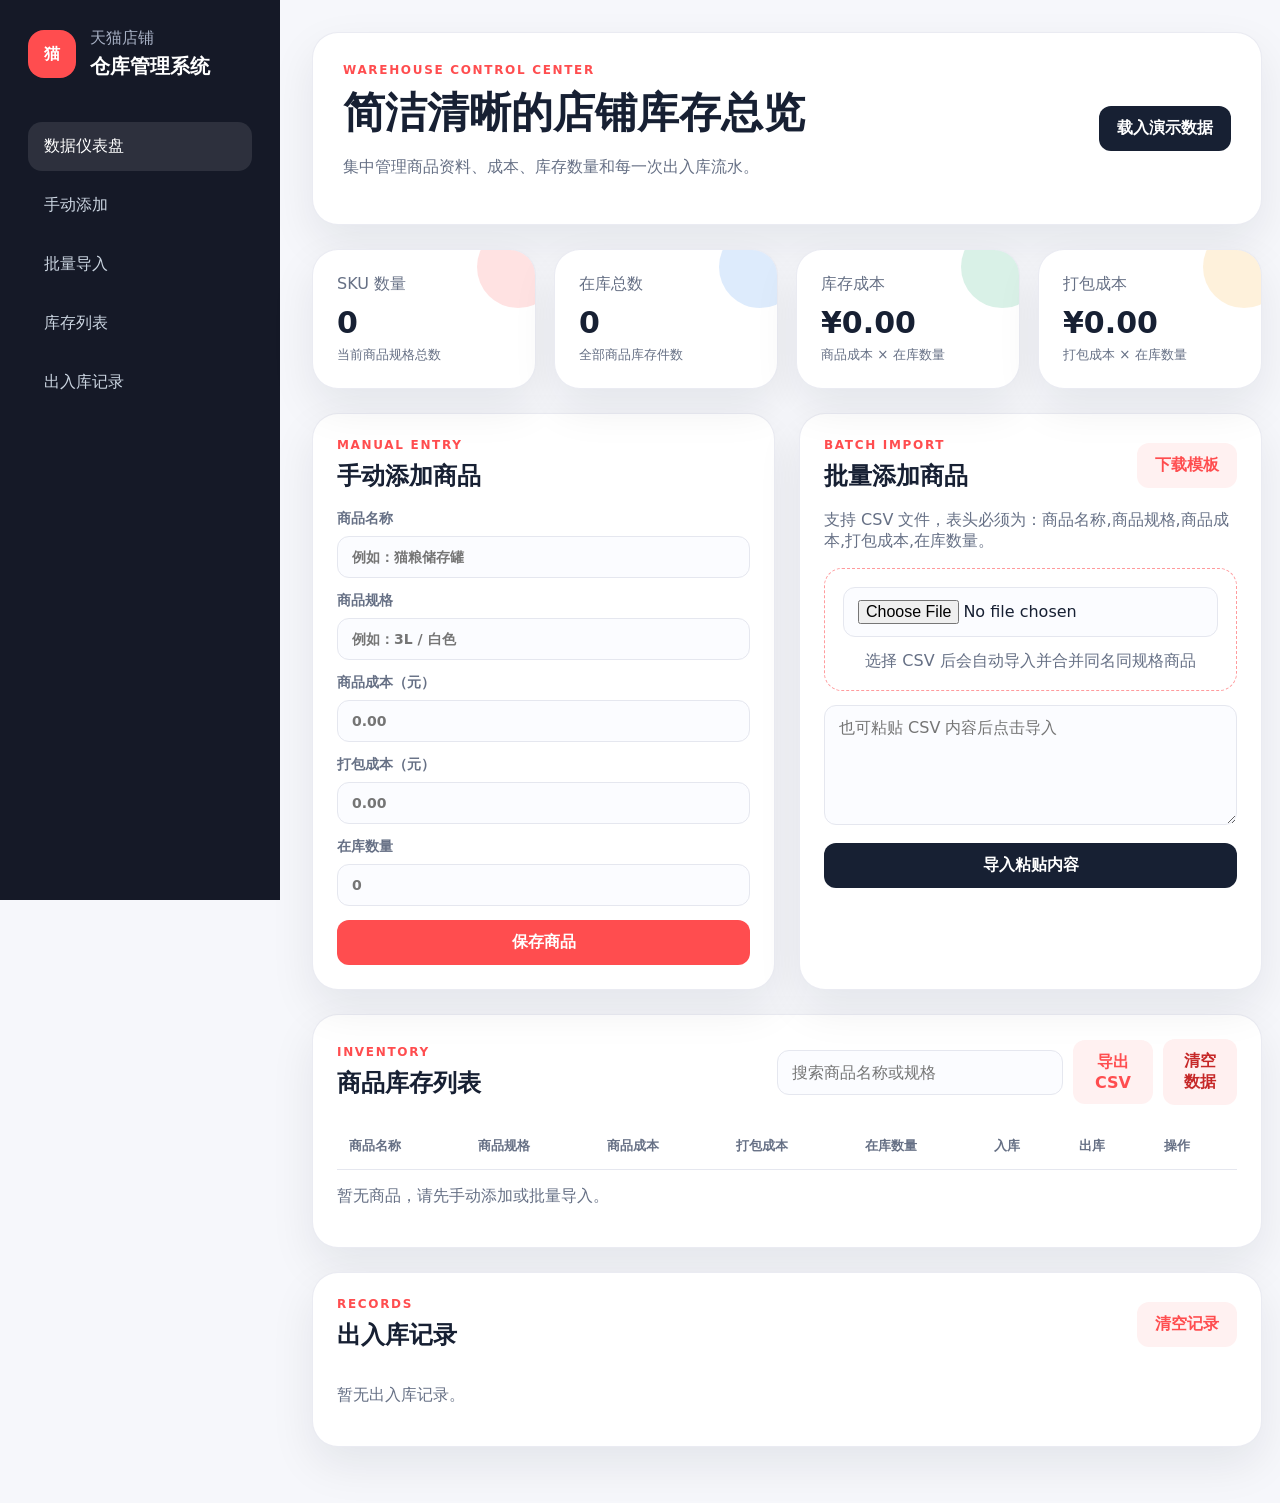
==== commit a5c9c576: "Merge branch 'main' into codex/create-tmall-store-inventory-management-system-rpanml" ====
--- a/index.html
+++ b/index.html
@@ -3,93 +3,170 @@
   <head>
     <meta charset="UTF-8" />
     <meta name="viewport" content="width=device-width, initial-scale=1.0" />
-    <title>拾纷电商汽车用品仓库管理系统</title>
-    <link rel="stylesheet" href="styles.css?v=reference-v10" />
+    <title>天猫店铺仓库管理系统</title>
+    <link rel="stylesheet" href="styles.css" />
   </head>
-  <body data-app-version="reference-v10">
-    <svg aria-hidden="true" class="icon-sprite">
-      <symbol id="icon-logo" viewBox="0 0 24 24"><path d="M3 8.6 12 3l9 5.6v10.8L12 21l-9-1.6V8.6Zm4.2 1.9 4.8 2.7 4.8-2.7L12 7.7l-4.8 2.8Zm.4 3.2v3.1l3 0.5v-2.1l-3-1.5Zm8 1.5v2.1l3-.5v-3.1l-3 1.5Z"/></symbol>
-      <symbol id="icon-dashboard" viewBox="0 0 24 24"><path d="M4 5h7v7H4V5Zm9 0h7v4h-7V5ZM4 14h7v5H4v-5Zm9-3h7v8h-7v-8Z"/></symbol>
-      <symbol id="icon-search" viewBox="0 0 24 24"><path d="M10.7 4a6.7 6.7 0 1 1 0 13.4A6.7 6.7 0 0 1 10.7 4Zm0 2.2a4.5 4.5 0 1 0 0 9 4.5 4.5 0 0 0 0-9Zm5.5 9 4 4-1.6 1.6-4-4 1.6-1.6Z"/></symbol>
-      <symbol id="icon-in" viewBox="0 0 24 24"><path d="M19 5v12H8.8l3.6-3.6-1.6-1.6L4.5 18l6.3 6.2 1.6-1.6L8.8 19H21V5h-2Z" transform="translate(0 -3)"/></symbol>
-      <symbol id="icon-out" viewBox="0 0 24 24"><path d="M5 19V7h10.2l-3.6 3.6 1.6 1.6L19.5 6 13.2-.2l-1.6 1.6L15.2 5H3v14h2Z" transform="translate(0 3)"/></symbol>
-      <symbol id="icon-cost" viewBox="0 0 24 24"><path d="M13 3v2.1c2.3.4 4 1.7 4 3.9h-3c0-.8-.7-1.3-2-1.3-1.2 0-2 .5-2 1.2 0 .8.8 1.1 2.8 1.6 2.8.7 4.7 1.7 4.7 4.2 0 2.2-1.7 3.7-4.5 4.1V21h-2v-2.1c-2.7-.4-4.5-1.9-4.6-4.3h3c.1 1.1 1 1.7 2.5 1.7 1.5 0 2.3-.6 2.3-1.4 0-.8-.7-1.2-2.9-1.8-2.5-.6-4.5-1.5-4.5-4.1 0-2.1 1.7-3.5 4.2-3.9V3h2Z"/></symbol>
-      <symbol id="icon-box" viewBox="0 0 24 24"><path d="m12 2 8 4.5v11L12 22l-8-4.5v-11L12 2Zm0 2.5L7 7.3l5 2.8 5-2.8-5-2.8Zm-5.8 5v6.7l4.7 2.6v-6.7L6.2 9.5Zm11.6 0-4.7 2.6v6.7l4.7-2.6V9.5Z"/></symbol>
-      <symbol id="icon-report" viewBox="0 0 24 24"><path d="M4 19h16v2H4v-2Zm2-8h3v6H6v-6Zm5-6h3v12h-3V5Zm5 3h3v9h-3V8Z"/></symbol>
-      <symbol id="icon-export" viewBox="0 0 24 24"><path d="M11 4h2v8l3-3 1.4 1.4L12 15.8l-5.4-5.4L8 9l3 3V4ZM5 18h14v2H5v-2Z"/></symbol>
-      <symbol id="icon-plus" viewBox="0 0 24 24"><path d="M11 5h2v6h6v2h-6v6h-2v-6H5v-2h6V5Z"/></symbol>
-    </svg>
+  <body>
     <div class="app-shell">
-      <aside class="sidebar" aria-label="仓库管理导航">
+      <aside class="sidebar" aria-label="系统导航">
         <div class="brand">
-          <span class="brand-icon" aria-hidden="true"><svg><use href="#icon-logo"></use></svg></span>
-          <div class="brand-copy"><strong>拾纷电商</strong></div>
+          <span class="brand-mark">猫</span>
+          <div>
+            <p>天猫店铺</p>
+            <strong>仓库管理系统</strong>
+          </div>
         </div>
-        <nav class="nav-list">
-          <button class="nav-item active" data-view="dashboard" type="button"><svg><use href="#icon-dashboard"></use></svg><span>仪表盘</span></button>
-          <button class="nav-item" data-view="inventory" type="button"><svg><use href="#icon-search"></use></svg><span>库存查询</span></button>
-          <button class="nav-item" data-view="stockIn" type="button"><svg><use href="#icon-in"></use></svg><span>入库登记</span></button>
-          <button class="nav-item" data-view="stockOut" type="button"><svg><use href="#icon-out"></use></svg><span>出库登记</span></button>
-          <button class="nav-item" data-view="returns" type="button"><svg><use href="#icon-in"></use></svg><span>退货入库</span></button>
-          <button class="nav-item" data-view="costs" type="button"><svg><use href="#icon-cost"></use></svg><span>成本登记</span></button>
-          <button class="nav-item" data-view="products" type="button"><svg><use href="#icon-box"></use></svg><span>商品管理</span></button>
-          <button class="nav-item" data-view="profits" type="button"><svg><use href="#icon-report"></use></svg><span>利润计算</span></button>
+        <nav>
+          <a href="#dashboard" class="active">数据仪表盘</a>
+          <a href="#manual-form">手动添加</a>
+          <a href="#batch-import">批量导入</a>
+          <a href="#inventory">库存列表</a>
+          <a href="#records">出入库记录</a>
         </nav>
-        <div class="sidebar-card"><b>运营提示</b><span>每日闭店前导出库存与出入库流水，便于多电脑同步备份。</span></div>
-        <button class="logout" type="button">⇥ 退出系统</button>
       </aside>
 
-      <main class="workspace">
-        <section class="view active" id="view-dashboard">
-          <div class="page-head hero-head"><div><p class="kicker">Command Center</p><h1>拾纷电商汽车用品仓库管理系统</h1><p>用一屏掌握汽车用品商品、库存、资金占用与风险预警。</p></div><span class="updated">数据更新时间：<span id="updatedAt"></span></span></div>
-          <div class="metric-grid four">
-            <article class="metric-card featured"><div><span>商品总数</span><strong id="dashProductCount">0</strong><small>SKU 档案覆盖</small></div><i class="icon blue"><svg><use href="#icon-box"></use></svg></i></article>
-            <article class="metric-card"><div><span>总库存</span><strong id="dashStockTotal">0</strong><small>全仓可售件数</small></div><i class="icon green"><svg><use href="#icon-in"></use></svg></i></article>
-            <article class="metric-card"><div><span>库存总额</span><strong id="dashInventoryValue">¥0.00</strong><small>单价 × 当前库存</small></div><i class="icon purple"><svg><use href="#icon-cost"></use></svg></i></article>
-            <article class="metric-card"><div><span>库存预警</span><strong class="danger-text" id="dashWarningCount">0</strong><small>低于安全库存</small></div><i class="icon red"><svg><use href="#icon-report"></use></svg></i></article>
+      <main>
+        <header class="hero">
+          <div>
+            <p class="eyebrow">Warehouse Control Center</p>
+            <h1>简洁清晰的店铺库存总览</h1>
+            <p>集中管理商品资料、成本、库存数量和每一次出入库流水。</p>
           </div>
-          <div class="summary-row">
-            <article class="panel half"><div class="panel-title"><div><h2>今日出入库</h2><p>追踪今日作业效率与货值变化</p></div></div><div class="soft-grid"><div class="soft-card in"><span>今日入库</span><strong id="todayInQty">0</strong><small>金额：<b id="todayInAmount">¥0.00</b></small></div><div class="soft-card out"><span>今日出库</span><strong id="todayOutQty">0</strong><small>金额：<b id="todayOutAmount">¥0.00</b></small></div></div></article>
-            <article class="panel half"><div class="panel-title"><div><h2>本月累计出入库</h2><p>月度补货与销售履约走势</p></div></div><div class="soft-grid"><div class="soft-card month-in"><span>本月入库</span><strong id="monthInQty">0</strong><small>金额：<b id="monthInAmount">¥0.00</b></small></div><div class="soft-card month-out"><span>本月出库</span><strong id="monthOutQty">0</strong><small>金额：<b id="monthOutAmount">¥0.00</b></small></div></div></article>
-          </div>
-          <div class="channel-grid">
-            <article class="panel channel-total"><div class="panel-title"><div><h2>渠道剩余款项合计</h2><p>统一合并计算全部渠道商余额</p></div><button class="btn primary" id="adjustChannelBtn" type="button">调整款项</button></div><strong id="dashChannelFunds">¥0.00</strong><small id="dashChannelNote">可分别登记渠道金额和备注</small></article>
-            <article class="panel channel-card"><span>普通渠道商剩余款项</span><strong id="channelGeneralFunds">¥0.00</strong></article>
-            <article class="panel channel-card"><span>3W品牌渠道剩余款项</span><strong id="channelThreeWFunds">¥0.00</strong></article>
-            <article class="panel channel-card"><span>台州伊文渠道剩余款项</span><strong id="channelTaizhouFunds">¥0.00</strong></article>
-          </div>
+          <button class="secondary" id="seedDemoBtn" type="button">载入演示数据</button>
+        </header>
+
+        <section id="dashboard" class="dashboard-grid" aria-label="数据仪表盘">
+          <article class="stat-card accent-red">
+            <span>SKU 数量</span>
+            <strong id="skuCount">0</strong>
+            <small>当前商品规格总数</small>
+          </article>
+          <article class="stat-card accent-blue">
+            <span>在库总数</span>
+            <strong id="stockTotal">0</strong>
+            <small>全部商品库存件数</small>
+          </article>
+          <article class="stat-card accent-green">
+            <span>库存成本</span>
+            <strong id="inventoryValue">¥0.00</strong>
+            <small>商品成本 × 在库数量</small>
+          </article>
+          <article class="stat-card accent-yellow">
+            <span>打包成本</span>
+            <strong id="packingValue">¥0.00</strong>
+            <small>打包成本 × 在库数量</small>
+          </article>
         </section>
 
-        <section class="view" id="view-inventory">
-          <div class="page-head"><div><p class="kicker">Inventory Radar</p><h1>库存查询</h1><p>搜索、筛选并识别低库存风险。</p></div><button class="btn light" id="exportInventoryBtn" type="button"><svg><use href="#icon-export"></use></svg> 导出Excel</button></div>
-          <div class="metric-grid four compact"><article class="mini-metric"><i class="bubble blue"><svg><use href="#icon-box"></use></svg></i><div><span>商品总数</span><strong id="invProductCount">0</strong></div></article><article class="mini-metric"><i class="bubble green"><svg><use href="#icon-in"></use></svg></i><div><span>总库存量</span><strong id="invStockTotal">0</strong></div></article><article class="mini-metric"><i class="bubble blue"><svg><use href="#icon-cost"></use></svg></i><div><span>在库金额</span><strong id="invAmount">¥0.00</strong></div></article><article class="mini-metric"><i class="bubble red"><svg><use href="#icon-report"></use></svg></i><div><span>库存不足</span><strong id="invWarningCount">0</strong></div></article></div>
-          <div class="warning-box" id="warningBox"><strong>智能库存预警</strong><p>以下商品低于安全库存，请优先安排补货或调整销售节奏。</p><div id="warningTags"></div></div>
-          <div class="filter-card"><div class="filter-line"><input id="inventorySearch" type="search" placeholder="搜索商品名称、编码或规格分类..." /><select id="inventoryCategoryFilter" aria-label="按规格分类筛选"><option value="all">全部规格分类</option></select></div><div class="tabs"><button class="tab active" data-filter="all" type="button">全部 (<span id="tabAll">0</span>)</button><button class="tab" data-filter="normal" type="button">库存正常 (<span id="tabNormal">0</span>)</button><button class="tab" data-filter="low" type="button">库存不足 (<span id="tabLow">0</span>)</button></div></div>
-          <div class="table-card"><table><thead><tr><th>商品名称</th><th>规格分类</th><th>单位</th><th>单价</th><th>当前库存</th><th>库存金额</th><th>库存状态</th><th>操作</th></tr></thead><tbody id="inventoryBody"></tbody></table></div>
+        <section class="content-grid">
+          <article id="manual-form" class="panel">
+            <div class="panel-heading">
+              <div>
+                <p class="eyebrow">Manual Entry</p>
+                <h2>手动添加商品</h2>
+              </div>
+            </div>
+            <form id="productForm" class="product-form">
+              <label>
+                商品名称
+                <input name="name" required placeholder="例如：猫粮储存罐" />
+              </label>
+              <label>
+                商品规格
+                <input name="spec" required placeholder="例如：3L / 白色" />
+              </label>
+              <label>
+                商品成本（元）
+                <input name="cost" type="number" min="0" step="0.01" required placeholder="0.00" />
+              </label>
+              <label>
+                打包成本（元）
+                <input name="packingCost" type="number" min="0" step="0.01" required placeholder="0.00" />
+              </label>
+              <label>
+                在库数量
+                <input name="stock" type="number" min="0" step="1" required placeholder="0" />
+              </label>
+              <button type="submit">保存商品</button>
+            </form>
+          </article>
+
+          <article id="batch-import" class="panel">
+            <div class="panel-heading">
+              <div>
+                <p class="eyebrow">Batch Import</p>
+                <h2>批量添加商品</h2>
+              </div>
+              <button class="ghost" id="downloadTemplateBtn" type="button">下载模板</button>
+            </div>
+            <p class="hint">支持 CSV 文件，表头必须为：商品名称,商品规格,商品成本,打包成本,在库数量。</p>
+            <div class="upload-box">
+              <input id="csvInput" type="file" accept=".csv,text/csv" />
+              <span>选择 CSV 后会自动导入并合并同名同规格商品</span>
+            </div>
+            <textarea id="pasteArea" placeholder="也可粘贴 CSV 内容后点击导入"></textarea>
+            <button class="secondary full" id="pasteImportBtn" type="button">导入粘贴内容</button>
+          </article>
         </section>
 
-        <section class="view" id="view-stockIn"><div class="page-head"><div><p class="kicker">Inbound Flow</p><h1>入库登记</h1><p>记录采购补货、批次、供应商与入库金额。</p></div><div class="actions"><button class="btn light" id="importStockInBtn" type="button">↥ 批量导入 CSV/XLSX</button><button class="btn light" id="exportStockInBtn" type="button"><svg><use href="#icon-export"></use></svg> 导出 Excel</button><button class="btn primary" id="addStockInBtn" type="button"><svg><use href="#icon-plus"></use></svg> 添加入库</button></div></div><div class="metric-grid three"><article class="metric-card small"><span>入库记录数</span><strong id="inRecordCount">0</strong><small>已归档批次</small></article><article class="metric-card small"><span>总入库数量</span><strong class="blue-text" id="inQtyTotal">0</strong><small>累计补货件数</small></article><article class="metric-card small"><span>总金额</span><strong class="green-text" id="inAmountTotal">¥0.00</strong><small>补货货值</small></article></div><div class="filter-card"><div class="filter-line"><input id="stockInSearch" type="search" placeholder="搜索商品名称..." /><select id="stockInCategoryFilter" aria-label="按规格分类筛选"><option value="all">全部规格分类</option></select></div><div class="date-row"><span>▣</span><input id="stockInStart" type="date" /><span>至</span><input id="stockInEnd" type="date" /></div></div><div class="table-card"><table><thead><tr><th><input id="stockInSelectAll" type="checkbox" /></th><th>商品</th><th>供应商</th><th>数量</th><th>单价</th><th>总金额</th><th>入库日期</th><th>操作员</th><th>备注</th><th>操作</th></tr></thead><tbody id="stockInBody"></tbody></table></div></section>
+        <section id="inventory" class="panel wide-panel">
+          <div class="panel-heading responsive-heading">
+            <div>
+              <p class="eyebrow">Inventory</p>
+              <h2>商品库存列表</h2>
+            </div>
+            <div class="toolbar">
+              <input id="searchInput" type="search" placeholder="搜索商品名称或规格" />
+              <button class="ghost" id="exportBtn" type="button">导出 CSV</button>
+              <button class="danger" id="clearBtn" type="button">清空数据</button>
+            </div>
+          </div>
+          <div class="table-wrap">
+            <table>
+              <thead>
+                <tr>
+                  <th>商品名称</th>
+                  <th>商品规格</th>
+                  <th>商品成本</th>
+                  <th>打包成本</th>
+                  <th>在库数量</th>
+                  <th>入库</th>
+                  <th>出库</th>
+                  <th>操作</th>
+                </tr>
+              </thead>
+              <tbody id="inventoryBody"></tbody>
+            </table>
+          </div>
+          <p id="emptyState" class="empty-state">暂无商品，请先手动添加或批量导入。</p>
+        </section>
 
-        <section class="view" id="view-stockOut"><div class="page-head"><div><p class="kicker">Outbound Flow</p><h1>出库登记</h1><p>记录销售发货、用途与库存扣减过程。</p></div><div class="actions"><button class="btn light" id="importStockOutBtn" type="button">↥ 批量导入 CSV/XLSX</button><button class="btn light" id="exportStockOutBtn" type="button"><svg><use href="#icon-export"></use></svg> 导出Excel</button><button class="btn primary" id="addStockOutBtn" type="button"><svg><use href="#icon-plus"></use></svg> 添加出库</button></div></div><div class="metric-grid two"><article class="metric-card small"><span>出库记录数</span><strong id="outRecordCount">0</strong><small>履约流水</small></article><article class="metric-card small"><span>总出库数量</span><strong class="red-text" id="outQtyTotal">0</strong><small>累计扣减件数</small></article></div><div class="filter-card"><div class="filter-line"><input id="stockOutSearch" type="search" placeholder="搜索商品名称..." /><select id="stockOutCategoryFilter" aria-label="按规格分类筛选"><option value="all">全部规格分类</option></select></div><div class="date-row"><span>▣</span><input id="stockOutStart" type="date" /><span>至</span><input id="stockOutEnd" type="date" /></div></div><div class="table-card"><table><thead><tr><th><input type="checkbox" /></th><th>出库日期</th><th>商品</th><th>数量</th><th>用途</th><th>操作</th></tr></thead><tbody id="stockOutBody"></tbody></table></div></section>
-
-        <section class="view" id="view-returns"><div class="page-head"><div><p class="kicker">Return Inbound</p><h1>退货入库</h1><p>登记退货订单、物流单号、物流公司、退款创建时间和备注。</p></div><div class="actions"><button class="btn light" id="importReturnsBtn" type="button">↥ 批量导入 CSV/XLSX</button><button class="btn light" id="exportReturnsBtn" type="button"><svg><use href="#icon-export"></use></svg> 导出Excel</button><button class="btn primary" id="addReturnBtn" type="button"><svg><use href="#icon-plus"></use></svg> 添加退货入库</button></div></div><div class="metric-grid three"><article class="metric-card small"><span>退货记录数</span><strong id="returnRecordCount">0</strong><small>已登记退货单</small></article><article class="metric-card small"><span>退货入库数量</span><strong class="blue-text" id="returnQtyTotal">0</strong><small>累计退回件数</small></article><article class="metric-card small"><span>涉及订单数</span><strong id="returnOrderCount">0</strong><small>去重订单号</small></article></div><div class="filter-card"><input id="returnSearch" type="search" placeholder="搜索订单号、物流公司、物流单号、商品或备注..." /><div class="date-row"><span>▣</span><input id="returnStart" type="date" /><span>至</span><input id="returnEnd" type="date" /></div></div><div class="table-card"><table><thead><tr><th>退货日期</th><th>退款创建时间</th><th>订单号</th><th>物流公司</th><th>物流单号</th><th>物品名称</th><th>物品数量</th><th>操作人</th><th>备注</th><th>操作</th></tr></thead><tbody id="returnBody"></tbody></table></div></section>
-
-        <section class="view" id="view-costs"><div class="page-head"><div><p class="kicker">Cost Ledger</p><h1>成本登记</h1><p>把采购、快递、代发和其他成本纳入统一台账。</p></div><div class="actions"><button class="btn light" id="exportCostsBtn" type="button"><svg><use href="#icon-export"></use></svg> 导出Excel</button><button class="btn primary" id="addCostBtn" type="button"><svg><use href="#icon-plus"></use></svg> 添加成本</button></div></div><div class="metric-grid four"><article class="metric-card small"><span>总成本</span><strong class="red-text" id="costTotal">¥0.00</strong><small>全部成本合计</small></article><article class="metric-card small"><span>采购成本</span><strong id="purchaseCost">¥0.00</strong><small>进货采购支出</small></article><article class="metric-card small"><span>快递成本</span><strong id="expressCost">¥0.00</strong><small>物流履约费用</small></article><article class="metric-card small"><span>代发成本</span><strong id="agencyCost">¥0.00</strong><small>供应链代发</small></article><article class="metric-card small"><span>其他成本</span><strong id="otherCost">¥0.00</strong><small>杂项费用</small></article></div><div class="filter-card"><select id="costTypeFilter"><option value="all">全部成本类型</option><option value="采购成本">采购成本</option><option value="快递成本">快递成本</option><option value="代发成本">代发成本</option><option value="其他成本">其他成本</option></select></div><div class="table-card"><table><thead><tr><th><input type="checkbox" /></th><th>成本类型</th><th>金额</th><th>日期</th><th>操作员</th><th>说明</th><th>操作</th></tr></thead><tbody id="costBody"></tbody></table></div></section>
-
-        <section class="view" id="view-products"><div class="page-head"><div><p class="kicker">Product Studio</p><h1>商品管理</h1><p>维护商品档案、规格分类、价格、安全库存和启用状态。</p></div><div class="actions"><button class="btn light" id="importProductsBtn" type="button">↥ 批量添加商品</button><button class="btn light" id="exportProductsBtn" type="button"><svg><use href="#icon-export"></use></svg> 导出Excel</button><button class="btn primary" id="addProductBtn" type="button"><svg><use href="#icon-plus"></use></svg> 添加商品</button></div></div><div class="filter-card"><div class="filter-line"><input id="productSearch" type="search" placeholder="搜索商品名称、编码或规格分类..." /><select id="productCategoryFilter" aria-label="按规格分类筛选"><option value="all">全部规格分类</option></select></div></div><div class="table-card"><table><thead><tr><th>商品名称</th><th>规格分类</th><th>单位</th><th>单价</th><th>当前库存</th><th>状态</th><th>操作</th></tr></thead><tbody id="productBody"></tbody></table></div></section>
-
-        <section class="view" id="view-profits"><div class="page-head"><div><p class="kicker">Profit Center</p><h1>利润计算</h1><p>销售、采购、费用和人工调整全部可登记、可编辑、可导出。</p></div><div class="actions"><button class="btn light" id="exportProfitsBtn" type="button"><svg><use href="#icon-export"></use></svg> 导出Excel</button><button class="btn primary" id="addProfitAdjustBtn" type="button"><svg><use href="#icon-plus"></use></svg> 登记利润调整</button></div></div><div class="metric-grid four"><article class="mini-metric"><i class="bubble blue"><svg><use href="#icon-out"></use></svg></i><div><span>销售收入</span><strong id="profitRevenue">¥0.00</strong><small id="profitRevenueBase">自动 + 手动</small></div></article><article class="mini-metric"><i class="bubble yellow"><svg><use href="#icon-in"></use></svg></i><div><span>入库采购成本</span><strong id="profitPurchaseCost">¥0.00</strong><small id="profitPurchaseBase">入库单价 × 数量</small></div></article><article class="mini-metric"><i class="bubble red"><svg><use href="#icon-cost"></use></svg></i><div><span>费用成本</span><strong id="profitExpenseCost">¥0.00</strong><small id="profitExpenseBase">成本登记 + 手动</small></div></article><article class="mini-metric"><i class="bubble green"><svg><use href="#icon-report"></use></svg></i><div><span>预估利润</span><strong id="profitNet">¥0.00</strong><small>收入 - 成本</small></div></article></div><div class="table-card"><table><thead><tr><th>商品名称</th><th>出库数量</th><th>销售金额</th><th>入库数量</th><th>入库成本</th><th>退货数量</th><th>预估毛利</th><th>操作</th></tr></thead><tbody id="profitBody"></tbody></table></div><div class="table-card profit-ledger"><div class="panel-title"><div><h2>利润调整登记</h2><p>用于补登记差价、退款、优惠、人工成本或其他影响利润的金额。</p></div></div><table><thead><tr><th>类型</th><th>金额</th><th>日期</th><th>关联商品</th><th>备注</th><th>操作</th></tr></thead><tbody id="profitAdjustBody"></tbody></table></div></section>
+        <section id="records" class="panel wide-panel">
+          <div class="panel-heading responsive-heading">
+            <div>
+              <p class="eyebrow">Records</p>
+              <h2>出入库记录</h2>
+            </div>
+            <button class="ghost" id="clearRecordsBtn" type="button">清空记录</button>
+          </div>
+          <div class="records-list" id="recordsList"></div>
+        </section>
       </main>
     </div>
 
-    <dialog id="productDialog"><form method="dialog" id="productForm" class="dialog-card"><h2 id="productDialogTitle">添加商品</h2><input type="hidden" name="id" /><label>商品名称<input name="name" required placeholder="例如：腰靠-米白色" /></label><label>规格分类<select name="category" required></select></label><label>单位<input name="unit" required value="个" /></label><label>单价<input name="price" required type="number" min="0" step="0.01" /></label><label>当前库存<input name="stock" required type="number" min="0" step="1" /></label><label>预警库存<input name="warning" required type="number" min="0" step="1" value="10" /></label><menu><button class="btn light" value="cancel" type="button" data-close>取消</button><button class="btn primary" value="default">保存</button></menu></form></dialog>
-    <dialog id="movementDialog"><form method="dialog" id="movementForm" class="dialog-card"><h2 id="movementTitle">添加入库</h2><input type="hidden" name="type" /><input type="hidden" name="id" /><label>商品<select name="productId" required></select></label><label id="batchLabel">批次号<input name="batch" placeholder="000" /></label><label id="supplierLabel">供应商<input name="supplier" placeholder="供应商名称" /></label><label id="movementPriceLabel">入库单价<input name="price" type="number" min="0" step="0.01" /></label><label>数量<input name="quantity" required type="number" min="1" step="1" /></label><label>日期<input name="date" required type="date" /></label><label>用途/备注<input name="purpose" placeholder="例如：日常销售/补货" /></label><menu><button class="btn light" value="cancel" type="button" data-close>取消</button><button class="btn primary" value="default">保存</button></menu></form></dialog>
-    <dialog id="costDialog"><form method="dialog" id="costForm" class="dialog-card"><h2>添加成本</h2><label>成本类型<select name="type"><option>采购成本</option><option>快递成本</option><option>代发成本</option><option>其他成本</option></select></label><label>金额<input name="amount" required type="number" min="0" step="0.01" /></label><label>日期<input name="date" required type="date" /></label><label>说明<input name="note" placeholder="例如：汽车坐垫单片代发" /></label><menu><button class="btn light" value="cancel" type="button" data-close>取消</button><button class="btn primary" value="default">保存</button></menu></form></dialog>
-    <dialog id="channelDialog"><form method="dialog" id="channelForm" class="dialog-card"><h2>调整渠道商剩余款项</h2><label>渠道<select name="channel"><option value="general">普通渠道商</option><option value="threeW">3W品牌渠道</option><option value="taizhouYiwen">台州伊文渠道</option></select></label><label>调整方式<select name="mode"><option value="add">增加金额</option><option value="set">改为指定金额</option></select></label><label>金额<input name="amount" required type="number" min="0" step="0.01" /></label><label>备注<input name="note" placeholder="例如：渠道商充值/扣款调整" /></label><menu><button class="btn light" value="cancel" type="button" data-close>取消</button><button class="btn primary" value="default">保存</button></menu></form></dialog>
-    <dialog id="profitAdjustDialog"><form method="dialog" id="profitAdjustForm" class="dialog-card"><h2 id="profitAdjustTitle">登记利润调整</h2><input type="hidden" name="id" /><label>调整类型<select name="type"><option value="revenue">销售收入调整</option><option value="purchase">入库采购成本调整</option><option value="expense">费用成本调整</option></select></label><label>关联商品<select name="productId"><option value="">不关联商品</option></select></label><label>金额<input name="amount" required type="number" step="0.01" /></label><label>日期<input name="date" required type="date" /></label><label>备注<input name="note" placeholder="例如：售价差额/采购差额/人工费用" /></label><menu><button class="btn light" value="cancel" type="button" data-close>取消</button><button class="btn primary" value="default">保存</button></menu></form></dialog>
-    <dialog id="returnDialog"><form method="dialog" id="returnForm" class="dialog-card"><h2 id="returnDialogTitle">添加退货入库</h2><input type="hidden" name="id" /><label>退货日期<input name="returnDate" required type="date" /></label><label>退款创建时间<input name="refundCreatedAt" required type="date" /></label><label>订单号<input name="orderNo" required placeholder="例如：TM20260528001" /></label><label>物流公司<input name="logisticsCompany" required placeholder="例如：顺丰速运" /></label><label>物流单号<input name="trackingNo" required placeholder="例如：SF1234567890" /></label><label>物品名称<select name="productId" required></select></label><label>物品数量<input name="quantity" required type="number" min="1" step="1" /></label><label>操作人<input name="operator" required value="陈" /></label><label>备注<input name="note" placeholder="例如：尺码不合适/客户退回" /></label><menu><button class="btn light" value="cancel" type="button" data-close>取消</button><button class="btn primary" value="default">保存</button></menu></form></dialog>
+    <template id="inventoryRowTemplate">
+      <tr>
+        <td data-label="商品名称" class="name"></td>
+        <td data-label="商品规格" class="spec"></td>
+        <td data-label="商品成本" class="cost"></td>
+        <td data-label="打包成本" class="packingCost"></td>
+        <td data-label="在库数量" class="stock badge-cell"></td>
+        <td data-label="入库"><button class="mini inbound" type="button">入库</button></td>
+        <td data-label="出库"><button class="mini outbound" type="button">出库</button></td>
+        <td data-label="操作"><button class="mini danger delete" type="button">删除</button></td>
+      </tr>
+    </template>
 
-    <input id="csvFileInput" type="file" accept=".csv,.xlsx,text/csv,application/vnd.openxmlformats-officedocument.spreadsheetml.sheet" hidden />
-    <script src="app.js?v=reference-v10"></script>
+    <script src="app.js"></script>
   </body>
 </html>
--- a/styles.css
+++ b/styles.css
@@ -1,217 +1,455 @@
 :root {
   color-scheme: light;
-  --bg: #f4f7fb;
-  --panel: rgba(255, 255, 255, 0.92);
-  --text: #0f172a;
-  --muted: #64748b;
-  --line: #e2e8f0;
-  --blue: #2563eb;
-  --cyan: #06b6d4;
-  --green: #10b981;
-  --red: #ef4444;
-  --orange: #f97316;
-  --purple: #8b5cf6;
-  --ink: #111827;
-  --shadow: 0 16px 40px rgba(15, 23, 42, 0.08);
-  --soft-shadow: 0 1px 2px rgba(15, 23, 42, 0.05), 0 10px 26px rgba(37, 99, 235, 0.05);
+  --bg: #f6f7fb;
+  --panel: #ffffff;
+  --text: #172033;
+  --muted: #667085;
+  --line: #e5e7ef;
+  --red: #ff4d4f;
+  --red-dark: #d9363e;
+  --blue: #2f80ed;
+  --green: #13a56b;
+  --yellow: #f5a623;
+  --shadow: 0 18px 45px rgba(17, 24, 39, 0.08);
   font-family: Inter, "PingFang SC", "Microsoft YaHei", system-ui, sans-serif;
 }
 
-* { box-sizing: border-box; }
-body { margin: 0; background: radial-gradient(circle at 20% 0%, #e0f2fe 0, transparent 28%), radial-gradient(circle at 90% 10%, #ede9fe 0, transparent 24%), var(--bg); color: var(--text); }
-button, input, select { font: inherit; }
-button { cursor: pointer; }
-svg { fill: currentColor; height: 1em; width: 1em; }
-.icon-sprite { height: 0; position: absolute; width: 0; }
-
-.app-shell { display: grid; grid-template-columns: 280px 1fr; min-height: 100vh; }
-.sidebar { background: linear-gradient(180deg, #ffffff 0%, #f8fbff 100%); border-right: 1px solid rgba(226, 232, 240, 0.9); display: flex; flex-direction: column; height: 100vh; left: 0; padding: 0 18px 18px; position: sticky; top: 0; }
-.brand { align-items: center; border-bottom: 1px solid var(--line); display: grid; gap: 12px; grid-template-columns: 42px 1fr; min-height: 82px; margin: 0 -18px 18px; padding: 0 22px; }
-.brand-icon { align-items: center; background: linear-gradient(135deg, var(--blue), var(--cyan)); border-radius: 14px; box-shadow: 0 14px 28px rgba(37, 99, 235, 0.28); color: white; display: inline-flex; font-size: 24px; height: 42px; justify-content: center; width: 42px; }
-.brand-copy strong { display: block; font-size: 22px; letter-spacing: -0.04em; line-height: 1.05; }
-.version-pill { background: #eaf2ff; border: 1px solid #bfdbfe; border-radius: 999px; color: var(--blue); font-size: 12px; font-weight: 800; padding: 5px 9px; white-space: nowrap; }
-.version-text { color: var(--blue); }
-.nav-list { display: grid; gap: 8px; }
-.nav-item, .logout { align-items: center; background: transparent; border: 0; border-radius: 14px; color: #334155; display: flex; gap: 12px; min-height: 46px; padding: 0 16px; text-align: left; transition: 0.2s ease; }
-.nav-item svg { color: #64748b; font-size: 19px; }
-.nav-item.active, .nav-item:hover { background: linear-gradient(135deg, #eff6ff, #eef2ff); box-shadow: inset 3px 0 0 var(--blue); color: var(--blue); }
-.nav-item.active svg, .nav-item:hover svg { color: var(--blue); }
-.sidebar-card { background: linear-gradient(135deg, #111827, #1e3a8a); border-radius: 18px; color: white; margin-top: auto; padding: 18px; position: relative; overflow: hidden; }
-.sidebar-card::after { background: rgba(255,255,255,.16); border-radius: 999px; content: ""; height: 86px; position: absolute; right: -32px; top: -22px; width: 86px; }
-.sidebar-card b, .sidebar-card span { display: block; position: relative; z-index: 1; }
-.sidebar-card span { color: #dbeafe; font-size: 12px; line-height: 1.7; margin-top: 8px; }
-.logout { background: #f1f5f9; justify-content: center; margin-top: 14px; }
-.workspace { min-width: 0; padding: 32px; }
-.view { display: none; }
-.view.active { display: block; }
-
-.page-head { align-items: center; display: flex; justify-content: space-between; gap: 18px; margin-bottom: 24px; }
-.hero-head { background: linear-gradient(135deg, rgba(255,255,255,.95), rgba(239,246,255,.92)); border: 1px solid rgba(191, 219, 254, .75); border-radius: 28px; box-shadow: var(--shadow); padding: 28px; position: relative; overflow: hidden; }
-.hero-head::after { background: linear-gradient(135deg, rgba(37,99,235,.15), rgba(6,182,212,.18)); border-radius: 999px; content: ""; height: 180px; position: absolute; right: -50px; top: -70px; width: 180px; }
-.kicker { color: var(--blue); font-size: 12px; font-weight: 900; letter-spacing: .18em; margin: 0 0 8px; text-transform: uppercase; }
-h1 { font-size: clamp(26px, 3vw, 38px); letter-spacing: -0.04em; line-height: 1.05; margin: 0; }
-h2 { font-size: 18px; letter-spacing: -0.02em; margin: 0; }
-.page-head p, .panel-title p { color: var(--muted); margin: 8px 0 0; }
-.updated { color: var(--muted); position: relative; z-index: 1; white-space: nowrap; }
-.actions { display: flex; flex-wrap: wrap; gap: 10px; }
-
-.btn { align-items: center; border: 1px solid var(--line); border-radius: 12px; display: inline-flex; gap: 8px; min-height: 40px; padding: 0 16px; transition: .18s ease; }
-.btn.primary { background: linear-gradient(135deg, var(--blue), #4f46e5); border-color: transparent; box-shadow: 0 12px 24px rgba(37, 99, 235, .22); color: #fff; }
-.btn.light { background: rgba(255,255,255,.9); color: #334155; }
-.btn:hover, .tab:hover, .link-btn:hover { transform: translateY(-1px); }
-.icon-btn { background: transparent; border: 0; color: #64748b; font-size: 20px; }
-
-.metric-grid { display: grid; gap: 16px; margin-bottom: 24px; }
-.metric-grid.four { grid-template-columns: repeat(4, minmax(0, 1fr)); }
-.metric-grid.five { grid-template-columns: repeat(5, minmax(0, 1fr)); }
-.metric-grid.three { grid-template-columns: repeat(3, minmax(0, 1fr)); }
-.metric-grid.two { grid-template-columns: repeat(2, minmax(0, 1fr)); }
-.metric-card, .mini-metric, .panel, .filter-card, .table-card, .report-tabs { background: var(--panel); border: 1px solid rgba(226, 232, 240, .9); border-radius: 20px; box-shadow: var(--soft-shadow); backdrop-filter: blur(12px); }
-.metric-card { align-items: center; display: flex; justify-content: space-between; min-height: 116px; overflow: hidden; padding: 24px; position: relative; }
-.metric-card::before { background: linear-gradient(135deg, rgba(37,99,235,.08), transparent 65%); content: ""; inset: 0; opacity: .9; position: absolute; }
-.metric-card > * { position: relative; z-index: 1; }
-.metric-card.featured { background: linear-gradient(135deg, #ffffff, #eff6ff); }
-.metric-card.small { align-items: flex-start; display: block; min-height: 96px; }
-.metric-card span, .mini-metric span { color: var(--muted); display: block; font-weight: 700; margin-bottom: 8px; }
-.metric-card strong, .mini-metric strong { display: block; font-size: 30px; letter-spacing: -0.04em; line-height: 1; }
-.metric-card small { color: #94a3b8; display: block; margin-top: 10px; }
-.icon { align-items: center; border-radius: 20px; display: inline-flex; font-size: 34px; height: 58px; justify-content: center; width: 58px; }
-.icon.blue { background: #dbeafe; color: var(--blue); } .icon.green { background: #dcfce7; color: var(--green); } .icon.red { background: #fee2e2; color: var(--red); } .icon.purple { background: #ede9fe; color: var(--purple); }
-.blue, .blue-text { color: var(--blue); } .green, .green-text { color: var(--green); } .red, .red-text, .danger-text { color: var(--red); } .purple { color: var(--purple); }
-.mini-metric { align-items: center; display: flex; gap: 14px; min-height: 92px; padding: 20px; }
-.bubble { align-items: center; border-radius: 16px; display: inline-flex; font-style: normal; height: 44px; justify-content: center; width: 44px; }
-.bubble.blue { background: #dbeafe; color: var(--blue); } .bubble.green { background: #dcfce7; color: var(--green); } .bubble.red { background: #fee2e2; color: var(--red); } .bubble.yellow { background: #fef3c7; color: #d97706; }
-
-.summary-row { display: grid; gap: 20px; grid-template-columns: 1fr 1fr; margin-bottom: 24px; }
-.panel { padding: 24px; }
-.panel-title { align-items: flex-start; display: flex; justify-content: space-between; margin-bottom: 18px; }
-.soft-grid { display: grid; gap: 16px; grid-template-columns: 1fr 1fr; }
-.soft-card { border: 1px solid rgba(255,255,255,.6); border-radius: 18px; overflow: hidden; padding: 18px; position: relative; }
-.soft-card::after { border-radius: 999px; content: ""; height: 70px; opacity: .18; position: absolute; right: -20px; top: -22px; width: 70px; }
-.soft-card span, .soft-card small { color: var(--muted); display: block; }
-.soft-card strong { display: block; font-size: 28px; letter-spacing: -0.04em; margin: 12px 0; }
-.soft-card.in { background: #ecfdf5; color: var(--green); } .soft-card.in::after { background: var(--green); }
-.soft-card.out { background: #fff1f2; color: var(--red); } .soft-card.out::after { background: var(--red); }
-.soft-card.month-in { background: #eff6ff; color: var(--blue); } .soft-card.month-in::after { background: var(--blue); }
-.soft-card.month-out { background: #fff7ed; color: var(--orange); } .soft-card.month-out::after { background: var(--orange); }
-.chart-grid { display: grid; gap: 24px; grid-template-columns: repeat(3, minmax(0, 1fr)); }
-.bar-chart { height: 300px; padding: 8px 4px; }
-.bar-row { align-items: center; display: grid; gap: 10px; grid-template-columns: 110px 1fr 82px; margin: 16px 0; }
-.bar-label { color: #475569; overflow: hidden; text-overflow: ellipsis; white-space: nowrap; }
-.bar-track { background-image: linear-gradient(to right, rgba(148,163,184,.3) 1px, transparent 1px); background-size: 25% 100%; border: 1px dashed #cbd5e1; border-radius: 999px; height: 34px; overflow: hidden; }
-.bar-fill { background: linear-gradient(90deg, var(--blue), var(--cyan)); border-radius: inherit; height: 100%; }
-.bar-value { color: #64748b; text-align: right; }
-.empty-chart { align-items: center; color: var(--muted); display: flex; height: 300px; justify-content: center; }
-
-.warning-box { background: linear-gradient(135deg, #fff7ed, #fff1f2); border: 1px solid #fecaca; border-radius: 20px; color: var(--red); margin-bottom: 24px; padding: 20px; }
-.warning-box.hidden { display: none; }
-.warning-box strong { display: block; font-size: 18px; }
-.warning-box p { color: #9f1239; margin: 8px 0 0; }
-#warningTags { display: flex; flex-wrap: wrap; gap: 8px; margin-top: 14px; }
-.warn-tag { background: rgba(254, 226, 226, .9); border: 1px solid #fecaca; border-radius: 999px; color: #dc2626; padding: 7px 12px; }
-.filter-card { margin-bottom: 24px; padding: 16px; }
-input, select { background: #fff; border: 1px solid #cfd8e3; border-radius: 12px; height: 42px; outline: none; padding: 0 14px; transition: .18s ease; }
-input:focus, select:focus { border-color: var(--blue); box-shadow: 0 0 0 4px rgba(37, 99, 235, .12); }
-.filter-card input[type="search"] { width: 100%; }
-.filter-line { align-items: center; display: grid; gap: 12px; grid-template-columns: minmax(220px, 1fr) 190px; }
-.filter-line select { min-width: 170px; }
-.tabs { display: flex; flex-wrap: wrap; gap: 8px; margin-top: 16px; }
-.tab { background: #f8fafc; border: 1px solid var(--line); border-radius: 999px; color: #334155; height: 38px; padding: 0 18px; transition: .18s ease; }
-.tab.active { background: linear-gradient(135deg, var(--blue), #4f46e5); border-color: transparent; box-shadow: 0 10px 18px rgba(37,99,235,.18); color: #fff; }
-.date-row { align-items: center; display: flex; flex-wrap: wrap; gap: 10px; margin-top: 16px; }
-.date-row.right { margin: 0 0 0 auto; }
-
-.table-card { overflow-x: auto; }
-table { border-collapse: separate; border-spacing: 0; min-width: 980px; width: 100%; }
-th, td { border-bottom: 1px solid var(--line); padding: 16px 24px; text-align: left; white-space: nowrap; }
-th { background: #f8fafc; color: #64748b; font-size: 13px; font-weight: 800; letter-spacing: .02em; }
-td { height: 62px; }
-tbody tr { transition: .16s ease; }
-tbody tr:hover { background: #f8fbff; }
-.product-title strong { display: block; }
-.product-title small { color: var(--muted); display: block; margin-top: 5px; }
-.money { color: var(--blue); font-weight: 700; }
-.stock-cell { align-items: center; display: flex; gap: 8px; }
-.stock-bar { background: #e5e7eb; border-radius: 999px; height: 8px; overflow: hidden; width: 104px; }
-.stock-bar span { background: linear-gradient(90deg, #22c55e, #06b6d4); display: block; height: 100%; }
-.badge { border-radius: 999px; display: inline-flex; font-weight: 800; padding: 5px 10px; }
-.badge.ok { background: #dcfce7; color: #15803d; }
-.badge.low { background: #fee2e2; color: #dc2626; }
-.action-row { display: inline-flex; gap: 6px; }
-.link-btn, .delete-btn { background: transparent; border: 0; border-radius: 9px; padding: 7px 8px; transition: .18s ease; }
-.link-btn { color: var(--blue); } .link-btn:hover { background: #eff6ff; }
-.delete-btn { color: var(--red); } .delete-btn:hover { background: #fef2f2; }
-.cost-chip { background: #dbeafe; border-radius: 999px; color: #1d4ed8; font-weight: 800; padding: 6px 11px; }
-
-.report-tabs { align-items: center; display: flex; flex-wrap: wrap; gap: 10px; margin-bottom: 24px; padding: 16px; }
-.chart-panel { margin-bottom: 24px; }
-#trendCanvas { height: 300px; max-width: 100%; width: 100%; }
-.empty-frame, .top-frame { background: repeating-linear-gradient(45deg, #f8fafc, #f8fafc 10px, #ffffff 10px, #ffffff 20px); border: 1px dashed #cbd5e1; border-radius: 18px; min-height: 260px; margin: 10px auto 24px; width: 92%; }
-.top-frame { background: #fff; border-style: solid; display: grid; gap: 12px; padding: 18px; }
-.top-row { align-items: center; display: grid; gap: 10px; grid-template-columns: 130px 1fr 1fr 54px; }
-.outbound-only .top-row { grid-template-columns: 180px 1fr 64px; padding: 8px 0; }
-.top-row span { color: #475569; overflow: hidden; text-overflow: ellipsis; white-space: nowrap; }
-.top-row b, .top-row i { border-radius: 999px; display: block; height: 12px; min-width: 4px; }
-.outbound-only .top-row i { box-shadow: 0 8px 18px rgba(239, 68, 68, .18); height: 14px; }
-.top-row b { background: linear-gradient(90deg, #10b981, #34d399); justify-self: end; }
-.top-row i { background: linear-gradient(90deg, #f87171, #ef4444); justify-self: start; }
-.top-row em { color: var(--muted); font-style: normal; text-align: right; }
-.legend { color: var(--muted); text-align: center; }
-.green-dot, .red-dot { border-radius: 999px; display: inline-block; height: 12px; margin: 0 5px 0 16px; width: 12px; }
-.green-dot { background: #10b981; } .red-dot { background: #ef4444; }
-
-dialog { border: 0; border-radius: 22px; box-shadow: 0 28px 90px rgba(15, 23, 42, .28); padding: 0; width: min(560px, calc(100vw - 32px)); }
-dialog::backdrop { background: rgba(15, 23, 42, .42); backdrop-filter: blur(5px); }
-.dialog-card { display: grid; gap: 14px; padding: 26px; }
-.dialog-card h2 { margin-bottom: 4px; }
-.dialog-card label { color: var(--muted); display: grid; gap: 7px; font-weight: 700; }
-.dialog-card menu { display: flex; gap: 10px; justify-content: flex-end; margin: 8px 0 0; padding: 0; }
-
-@media (max-width: 1200px) { .metric-grid.five, .metric-grid.four, .chart-grid, .channel-grid { grid-template-columns: repeat(2, minmax(0, 1fr)); } .summary-row { grid-template-columns: 1fr; } }
-@media (max-width: 760px) { .filter-line { grid-template-columns: 1fr; } .app-shell { grid-template-columns: 1fr; } .sidebar { height: auto; position: static; } .workspace { padding: 18px; } .page-head, .actions, .report-tabs { align-items: stretch; flex-direction: column; } .metric-grid.five, .metric-grid.four, .metric-grid.three, .metric-grid.two, .chart-grid, .channel-grid, .soft-grid { grid-template-columns: 1fr; } .updated { white-space: normal; } }
-
-/* 手机网页端适配：顶部横向导航、紧凑卡片和可滑动表格 */
-@media (max-width: 900px) {
-  body { background-attachment: fixed; }
-  .app-shell { display: block; min-height: 100vh; }
-  .sidebar { border-bottom: 1px solid rgba(226, 232, 240, .95); border-right: 0; height: auto; padding: 0 12px 12px; position: sticky; top: 0; z-index: 20; }
-  .brand { grid-template-columns: 38px 1fr; min-height: 64px; margin: 0 -12px 10px; padding: 0 16px; }
-  .brand-icon { border-radius: 12px; font-size: 21px; height: 38px; width: 38px; }
-  .brand-copy strong { font-size: 18px; }
-  .nav-list { display: flex; gap: 8px; margin: 0 -4px; overflow-x: auto; padding: 4px 4px 8px; scrollbar-width: none; }
-  .nav-list::-webkit-scrollbar { display: none; }
-  .nav-item { flex: 0 0 auto; min-height: 40px; padding: 0 13px; white-space: nowrap; }
-  .nav-item.active, .nav-item:hover { box-shadow: inset 0 -3px 0 var(--blue); }
-  .sidebar-card, .logout { display: none; }
-  .workspace { padding: 18px; }
-  .table-card { -webkit-overflow-scrolling: touch; border-radius: 16px; }
-  table { min-width: 860px; }
-  th, td { padding: 13px 16px; }
-}
-
-@media (max-width: 640px) {
-  body { font-size: 14px; }
-  .workspace { padding: 14px; }
-  .page-head, .hero-head { border-radius: 20px; padding: 18px; }
-  .page-head { align-items: stretch; flex-direction: column; }
-  h1 { font-size: 28px; }
-  h2 { font-size: 16px; }
-  .updated { white-space: normal; }
-  .actions { display: grid; grid-template-columns: 1fr; width: 100%; }
-  .btn { justify-content: center; width: 100%; }
-  .metric-card, .mini-metric, .panel, .filter-card, .table-card { border-radius: 16px; }
-  .metric-card { min-height: 96px; padding: 18px; }
-  .metric-card strong, .mini-metric strong { font-size: 26px; }
-  .summary-row, .soft-grid { grid-template-columns: 1fr; }
-  .channel-total .panel-title { gap: 12px; flex-direction: column; }
-  .channel-total strong { font-size: 30px; }
-  .filter-card { padding: 14px; }
-  .date-row { align-items: stretch; display: grid; grid-template-columns: 1fr; }
-  input, select { min-height: 44px; width: 100%; }
-  .tabs { overflow-x: auto; padding-bottom: 4px; flex-wrap: nowrap; }
-  .tab { flex: 0 0 auto; }
-  dialog { border-radius: 20px 20px 0 0; max-height: 92vh; overflow-y: auto; width: 100vw; }
-  dialog::backdrop { backdrop-filter: blur(3px); }
-  .dialog-card { padding: 20px; }
-  .dialog-card menu { display: grid; grid-template-columns: 1fr; }
-}
+* {
+  box-sizing: border-box;
+}
+
+body {
+  margin: 0;
+  background: var(--bg);
+  color: var(--text);
+}
+
+button,
+input,
+textarea {
+  font: inherit;
+}
+
+button {
+  border: 0;
+  border-radius: 12px;
+  background: var(--red);
+  color: white;
+  cursor: pointer;
+  font-weight: 700;
+  padding: 12px 18px;
+  transition: transform 0.18s ease, box-shadow 0.18s ease, background 0.18s ease;
+}
+
+button:hover {
+  background: var(--red-dark);
+  box-shadow: 0 10px 22px rgba(255, 77, 79, 0.22);
+  transform: translateY(-1px);
+}
+
+button.secondary {
+  background: #172033;
+}
+
+button.secondary:hover {
+  background: #0f172a;
+  box-shadow: 0 10px 22px rgba(15, 23, 42, 0.18);
+}
+
+button.ghost {
+  background: #fff1f1;
+  color: var(--red);
+}
+
+button.ghost:hover {
+  background: #ffe1e1;
+}
+
+button.danger {
+  background: #fff0f0;
+  color: #c62828;
+}
+
+button.danger:hover {
+  background: #ffd9d9;
+  box-shadow: none;
+}
+
+.app-shell {
+  display: grid;
+  grid-template-columns: 280px 1fr;
+  min-height: 100vh;
+}
+
+.sidebar {
+  background: #151927;
+  color: white;
+  padding: 28px;
+  position: sticky;
+  top: 0;
+  height: 100vh;
+}
+
+.brand {
+  display: flex;
+  gap: 14px;
+  align-items: center;
+  margin-bottom: 42px;
+}
+
+.brand p {
+  color: #a7b0c4;
+  margin: 0 0 4px;
+}
+
+.brand strong {
+  font-size: 20px;
+}
+
+.brand-mark {
+  display: grid;
+  place-items: center;
+  width: 48px;
+  height: 48px;
+  border-radius: 16px;
+  background: var(--red);
+  font-weight: 900;
+}
+
+nav {
+  display: grid;
+  gap: 10px;
+}
+
+nav a {
+  border-radius: 14px;
+  color: #cbd5e1;
+  padding: 14px 16px;
+  text-decoration: none;
+}
+
+nav a.active,
+nav a:hover {
+  background: rgba(255, 255, 255, 0.1);
+  color: white;
+}
+
+main {
+  padding: 32px;
+}
+
+.hero,
+.panel,
+.stat-card {
+  background: var(--panel);
+  border: 1px solid rgba(229, 231, 239, 0.8);
+  border-radius: 26px;
+  box-shadow: var(--shadow);
+}
+
+.hero {
+  align-items: center;
+  display: flex;
+  justify-content: space-between;
+  margin-bottom: 24px;
+  padding: 30px;
+}
+
+.eyebrow {
+  color: var(--red);
+  font-size: 12px;
+  font-weight: 800;
+  letter-spacing: 0.14em;
+  margin: 0 0 8px;
+  text-transform: uppercase;
+}
+
+h1,
+h2 {
+  margin: 0;
+}
+
+h1 {
+  font-size: clamp(28px, 4vw, 42px);
+}
+
+.hero p:last-child,
+.hint {
+  color: var(--muted);
+}
+
+.dashboard-grid {
+  display: grid;
+  gap: 18px;
+  grid-template-columns: repeat(4, minmax(0, 1fr));
+  margin-bottom: 24px;
+}
+
+.stat-card {
+  padding: 24px;
+  position: relative;
+  overflow: hidden;
+}
+
+.stat-card::after {
+  border-radius: 999px;
+  content: "";
+  height: 82px;
+  position: absolute;
+  right: -24px;
+  top: -24px;
+  width: 82px;
+}
+
+.stat-card span,
+.stat-card small {
+  color: var(--muted);
+}
+
+.stat-card strong {
+  display: block;
+  font-size: 30px;
+  margin: 10px 0 4px;
+}
+
+.accent-red::after { background: rgba(255, 77, 79, 0.16); }
+.accent-blue::after { background: rgba(47, 128, 237, 0.16); }
+.accent-green::after { background: rgba(19, 165, 107, 0.16); }
+.accent-yellow::after { background: rgba(245, 166, 35, 0.16); }
+
+.content-grid {
+  display: grid;
+  gap: 24px;
+  grid-template-columns: minmax(0, 1fr) minmax(0, 1fr);
+  margin-bottom: 24px;
+}
+
+.panel {
+  padding: 24px;
+}
+
+.panel-heading {
+  align-items: center;
+  display: flex;
+  gap: 16px;
+  justify-content: space-between;
+  margin-bottom: 18px;
+}
+
+.product-form,
+.upload-box {
+  display: grid;
+  gap: 14px;
+}
+
+label {
+  color: var(--muted);
+  display: grid;
+  gap: 8px;
+  font-size: 14px;
+  font-weight: 700;
+}
+
+input,
+textarea {
+  background: #fbfcff;
+  border: 1px solid var(--line);
+  border-radius: 12px;
+  color: var(--text);
+  outline: none;
+  padding: 12px 14px;
+  width: 100%;
+}
+
+input:focus,
+textarea:focus {
+  border-color: var(--red);
+  box-shadow: 0 0 0 4px rgba(255, 77, 79, 0.1);
+}
+
+.upload-box {
+  border: 1px dashed #ff9b9d;
+  border-radius: 18px;
+  padding: 18px;
+  text-align: center;
+}
+
+.upload-box span,
+.empty-state {
+  color: var(--muted);
+}
+
+textarea {
+  min-height: 120px;
+  margin: 14px 0;
+  resize: vertical;
+}
+
+.full {
+  width: 100%;
+}
+
+.wide-panel {
+  margin-bottom: 24px;
+}
+
+.toolbar {
+  align-items: center;
+  display: flex;
+  gap: 10px;
+}
+
+.table-wrap {
+  overflow-x: auto;
+}
+
+table {
+  border-collapse: collapse;
+  min-width: 900px;
+  width: 100%;
+}
+
+th,
+td {
+  border-bottom: 1px solid var(--line);
+  padding: 14px 12px;
+  text-align: left;
+}
+
+th {
+  color: var(--muted);
+  font-size: 13px;
+  white-space: nowrap;
+}
+
+.badge {
+  background: #ecfdf3;
+  border-radius: 999px;
+  color: var(--green);
+  display: inline-flex;
+  font-weight: 800;
+  min-width: 42px;
+  justify-content: center;
+  padding: 6px 12px;
+}
+
+.mini {
+  border-radius: 10px;
+  padding: 8px 12px;
+}
+
+.inbound { background: var(--green); }
+.outbound { background: var(--blue); }
+.inbound:hover { background: #0e8958; box-shadow: none; }
+.outbound:hover { background: #1f66bd; box-shadow: none; }
+
+.records-list {
+  display: grid;
+  gap: 12px;
+  max-height: 360px;
+  overflow: auto;
+}
+
+.record-item {
+  align-items: center;
+  background: #fbfcff;
+  border: 1px solid var(--line);
+  border-radius: 16px;
+  display: flex;
+  justify-content: space-between;
+  padding: 14px;
+}
+
+.record-item strong {
+  display: block;
+}
+
+.record-item small {
+  color: var(--muted);
+}
+
+.record-type {
+  border-radius: 999px;
+  color: white;
+  font-weight: 800;
+  padding: 6px 10px;
+}
+
+.record-type.in { background: var(--green); }
+.record-type.out { background: var(--blue); }
+.record-type.create { background: var(--red); }
+
+@media (max-width: 1100px) {
+  .app-shell {
+    grid-template-columns: 1fr;
+  }
+
+  .sidebar {
+    height: auto;
+    position: static;
+  }
+
+  nav {
+    grid-template-columns: repeat(5, minmax(0, 1fr));
+  }
+
+  .dashboard-grid,
+  .content-grid {
+    grid-template-columns: repeat(2, minmax(0, 1fr));
+  }
+}
+
+@media (max-width: 760px) {
+  main,
+  .sidebar {
+    padding: 18px;
+  }
+
+  .hero,
+  .panel-heading,
+  .responsive-heading,
+  .toolbar {
+    align-items: stretch;
+    flex-direction: column;
+  }
+
+  nav,
+  .dashboard-grid,
+  .content-grid {
+    grid-template-columns: 1fr;
+  }
+
+  table,
+  thead,
+  tbody,
+  th,
+  td,
+  tr {
+    display: block;
+    min-width: 0;
+  }
+
+  thead {
+    display: none;
+  }
+
+  tr {
+    border: 1px solid var(--line);
+    border-radius: 18px;
+    margin-bottom: 12px;
+    padding: 10px;
+  }
+
+  td {
+    align-items: center;
+    border-bottom: 0;
+    display: flex;
+    justify-content: space-between;
+  }
+
+  td::before {
+    color: var(--muted);
+    content: attr(data-label);
+    font-weight: 700;
+  }
+}
